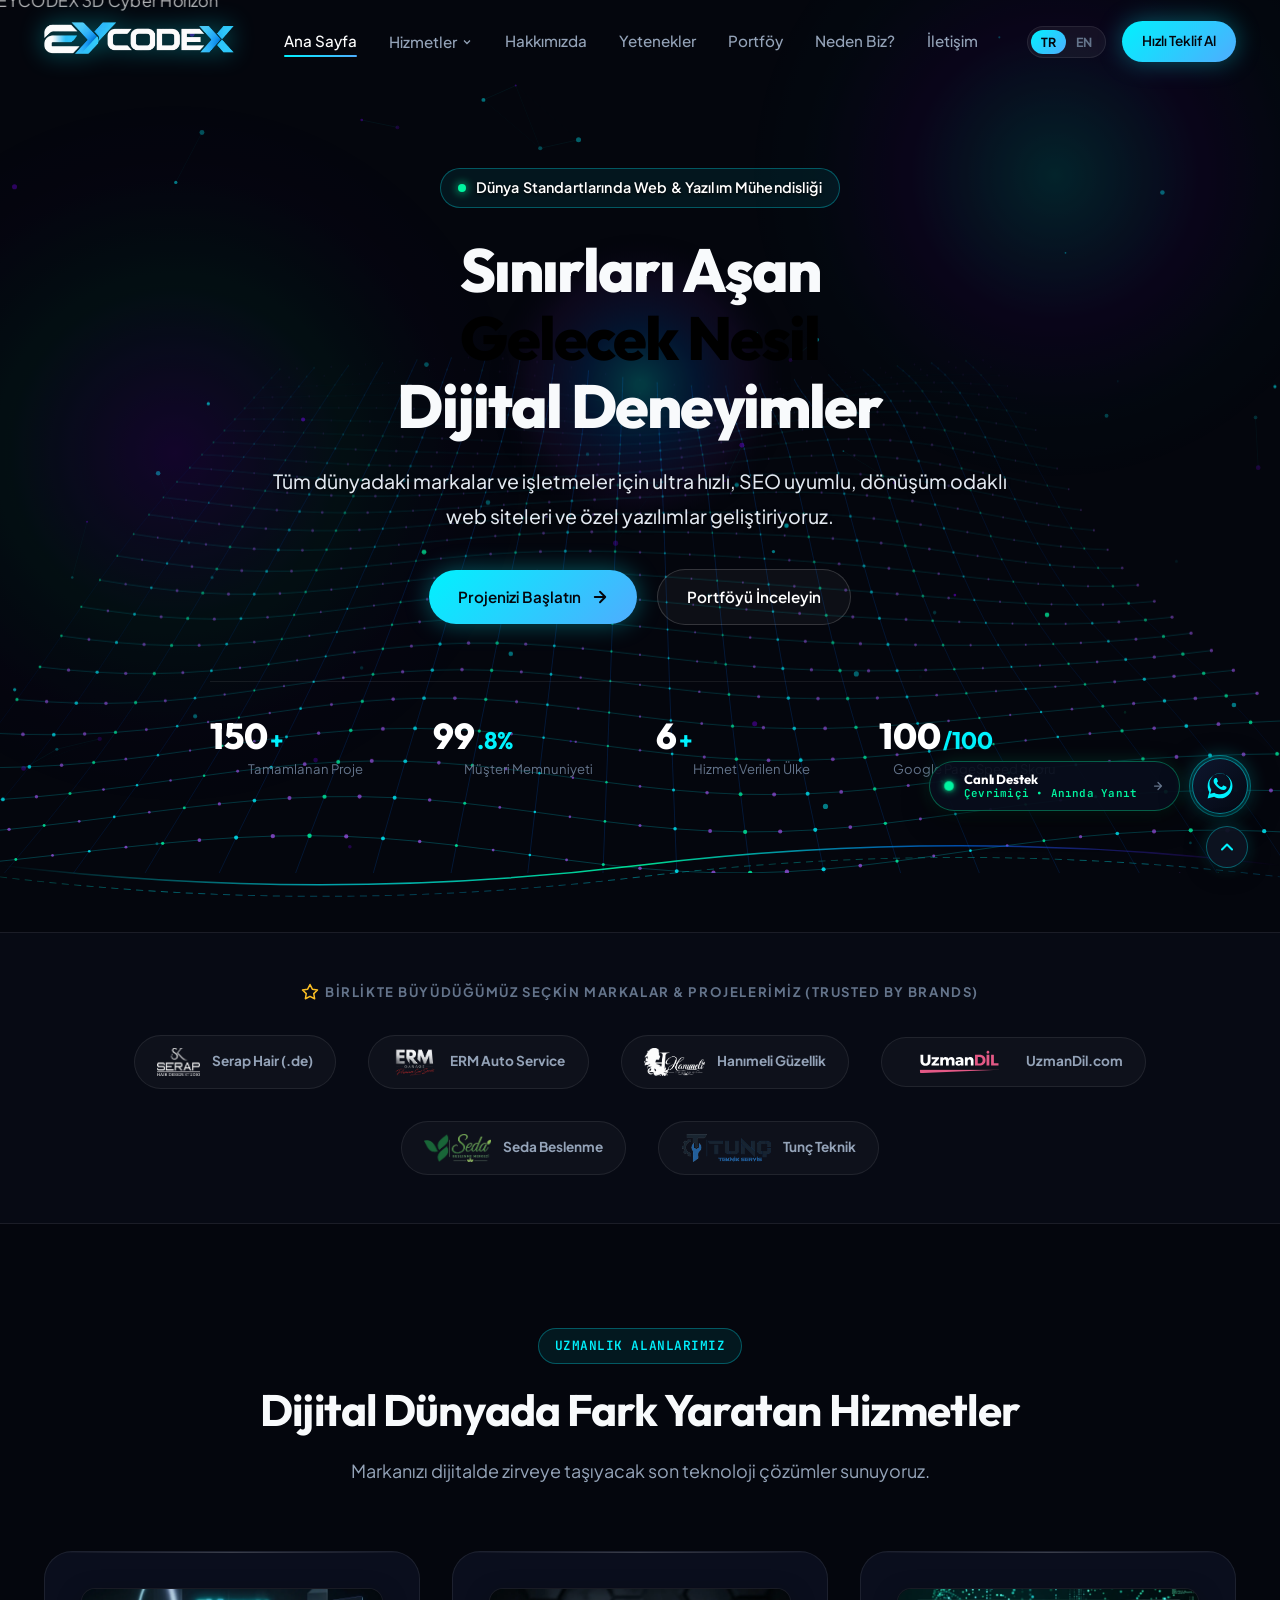
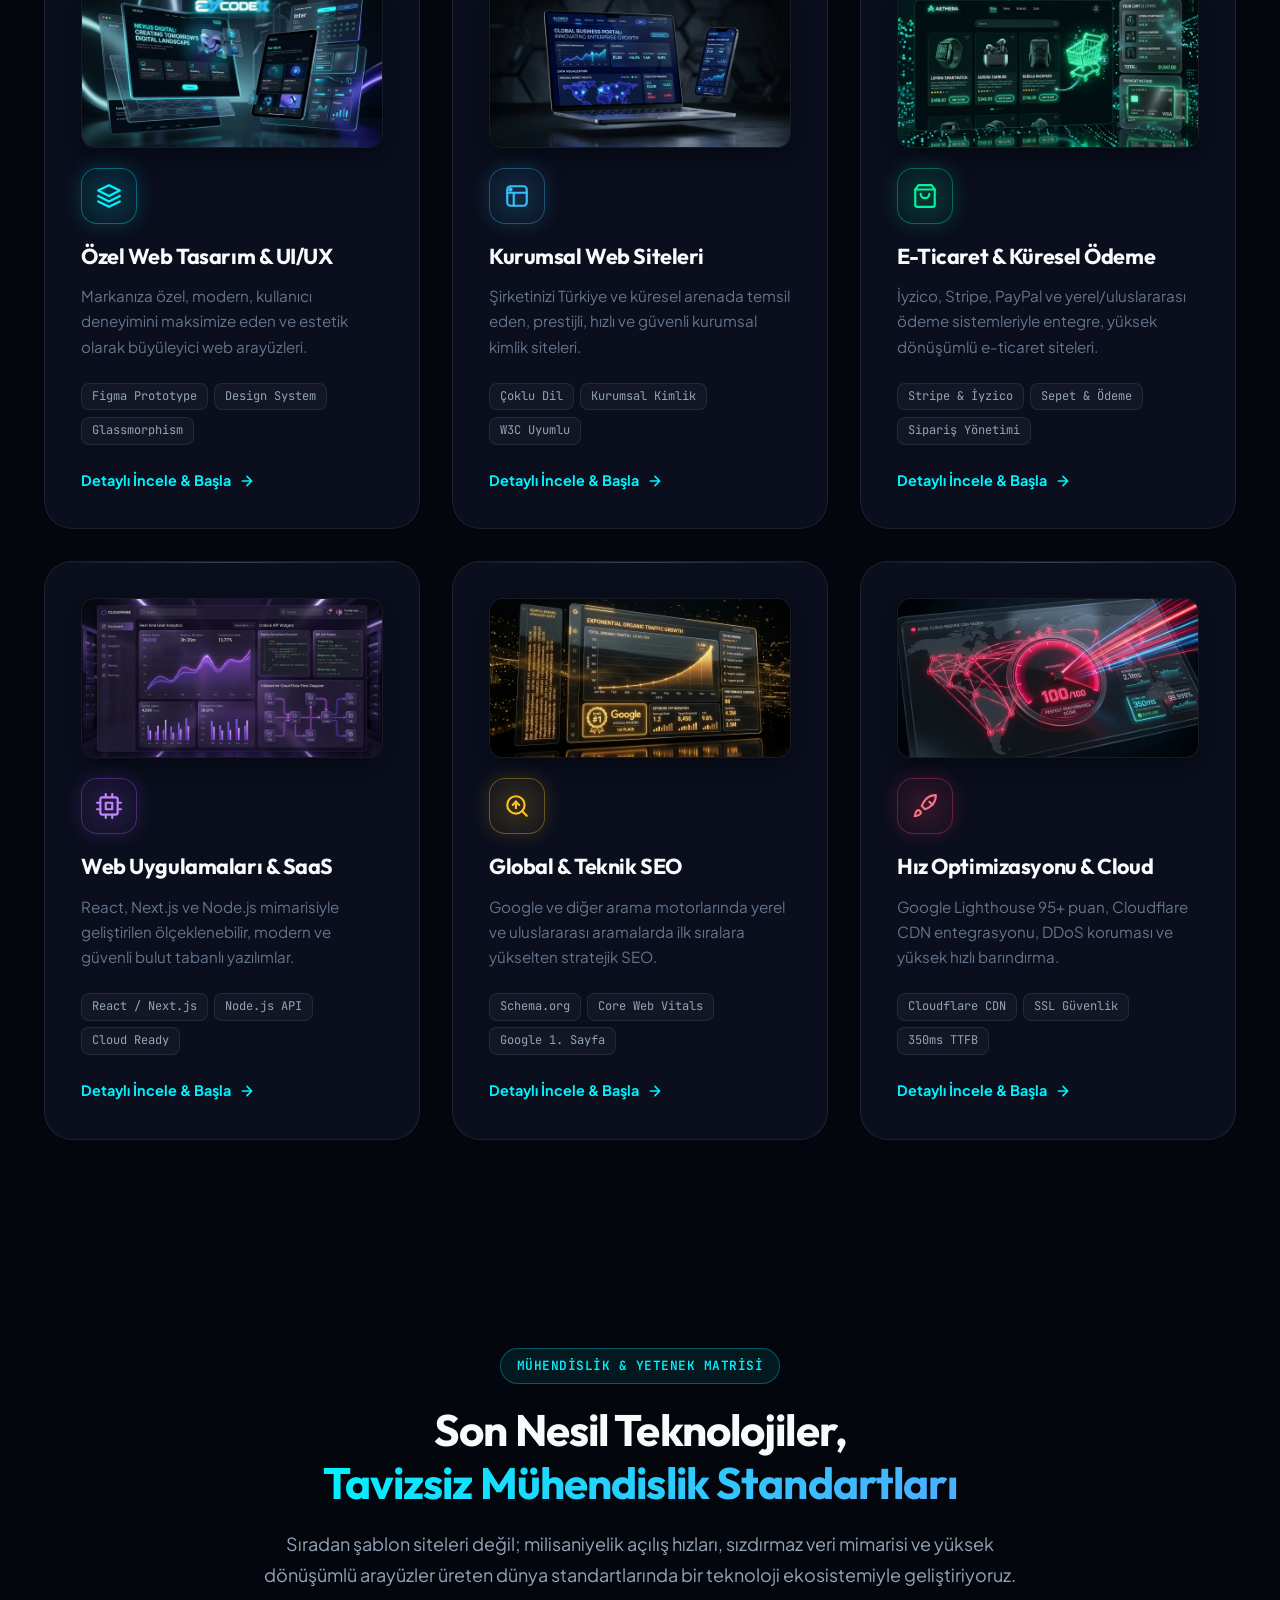
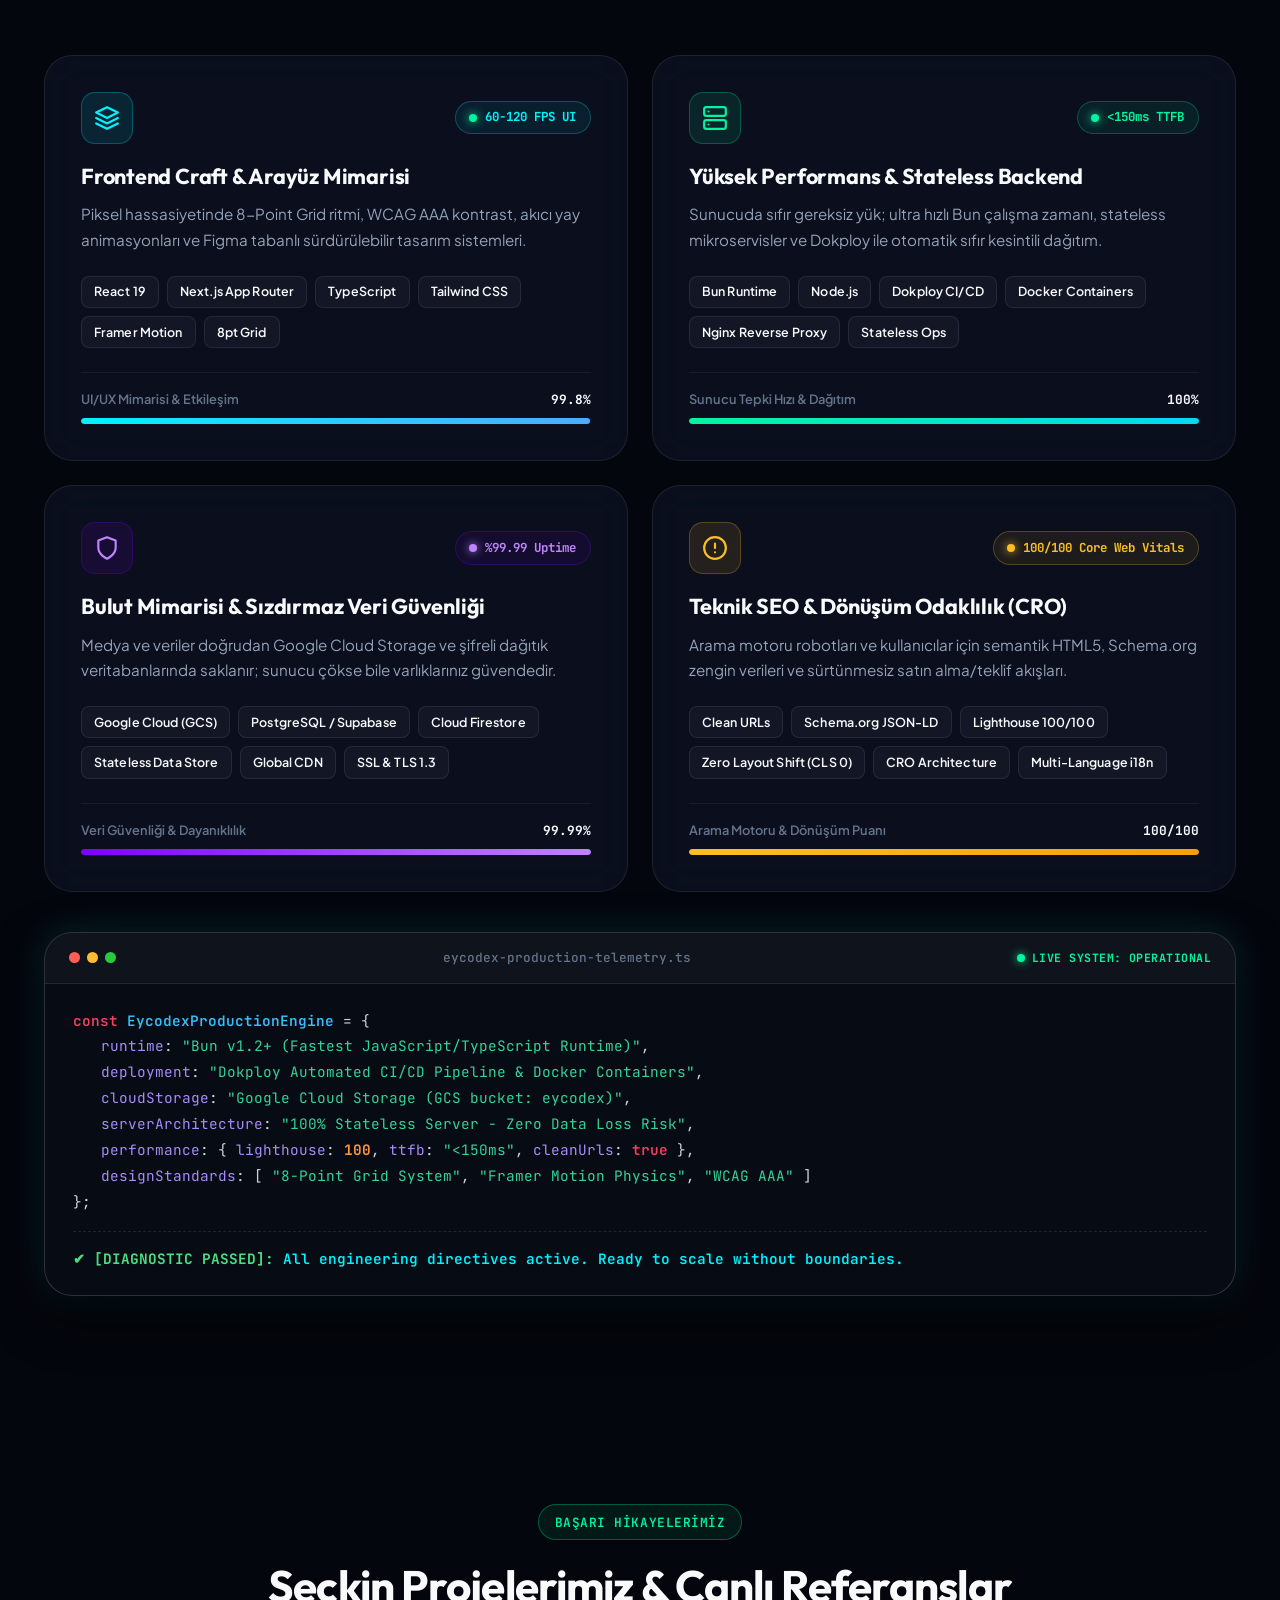
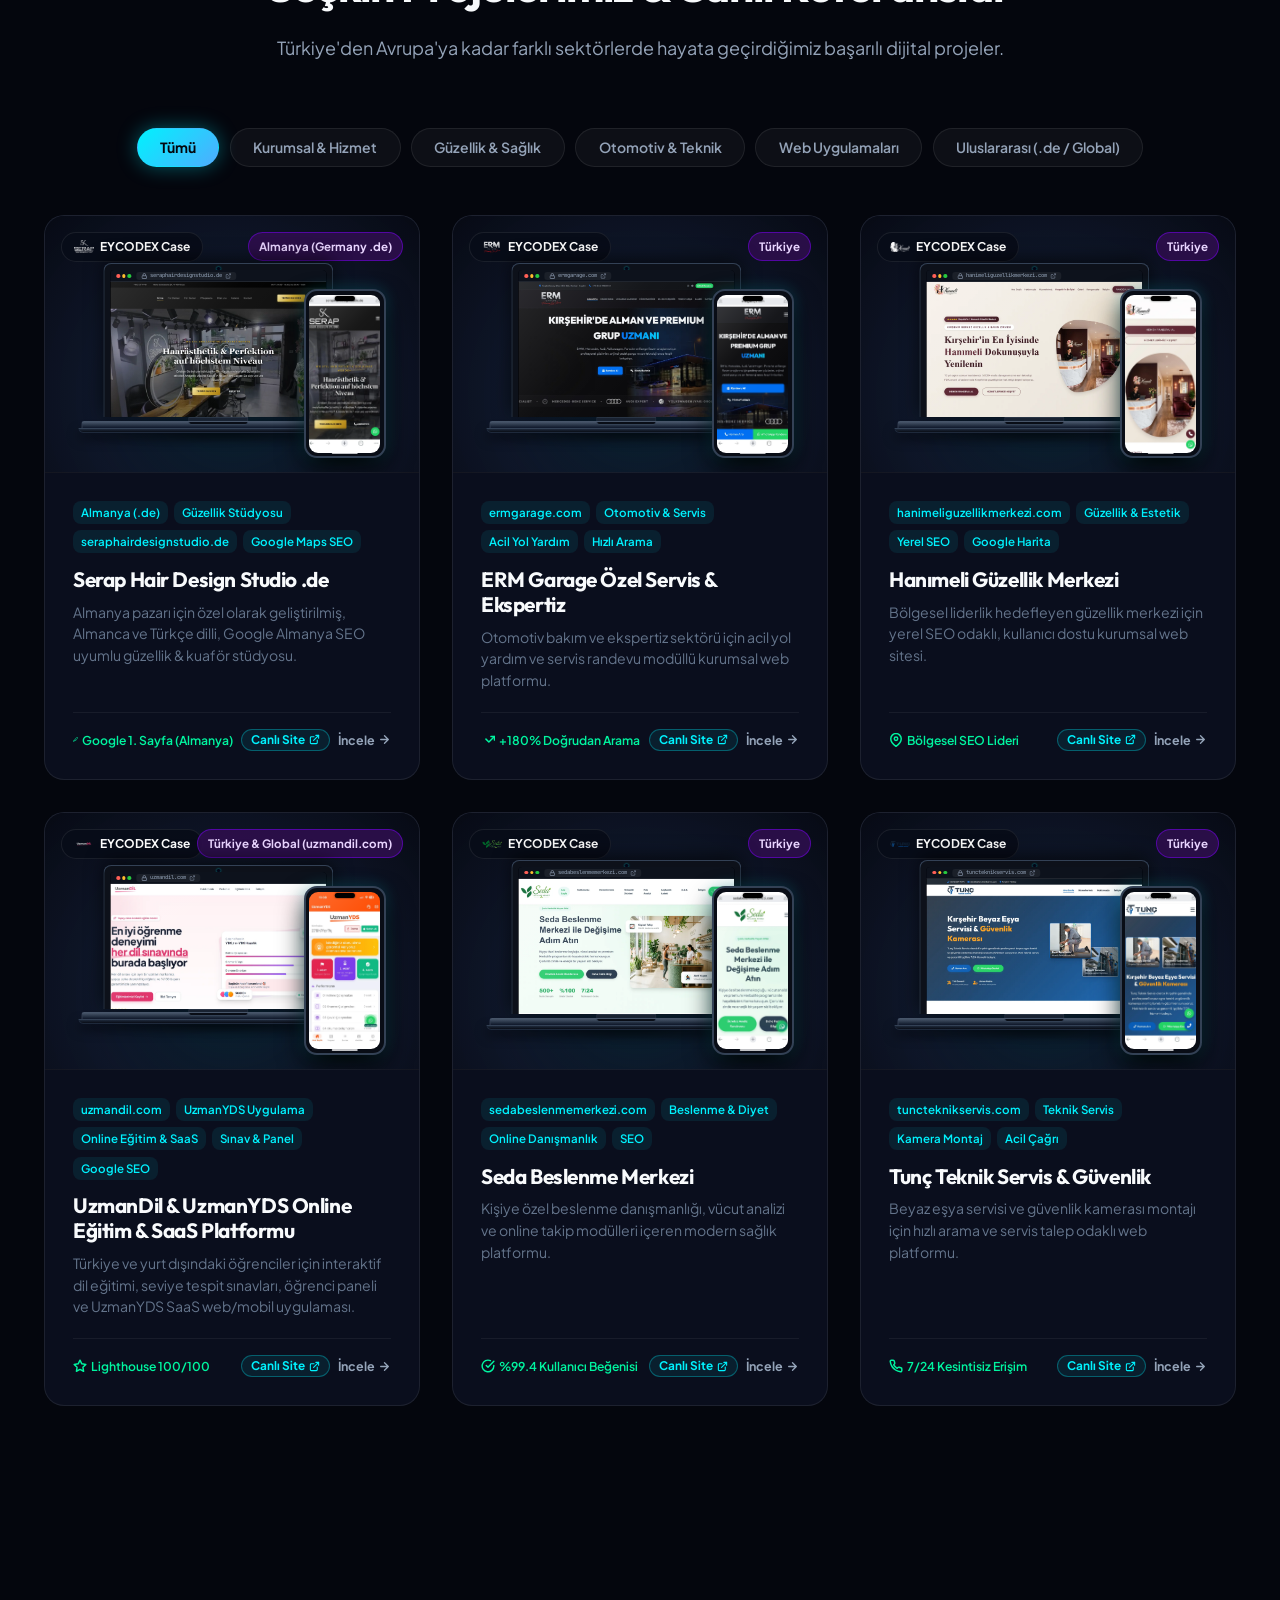
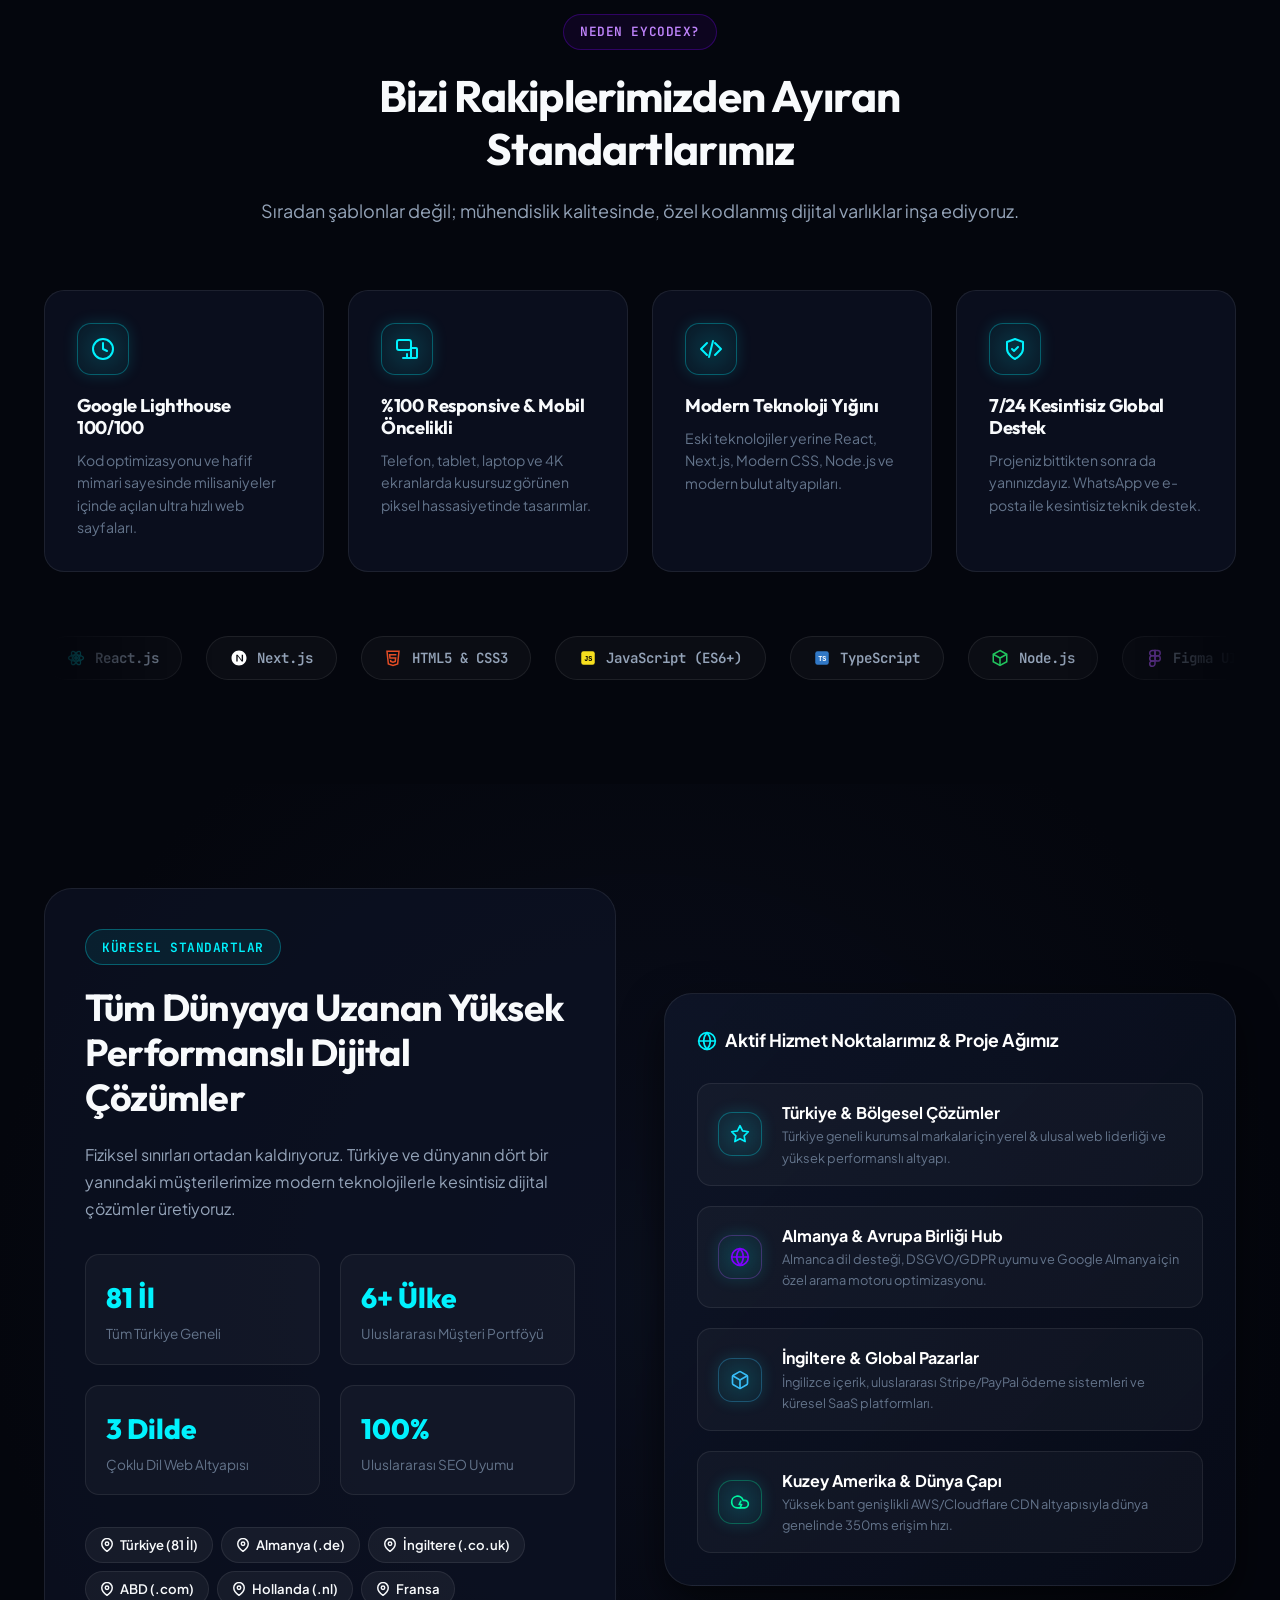
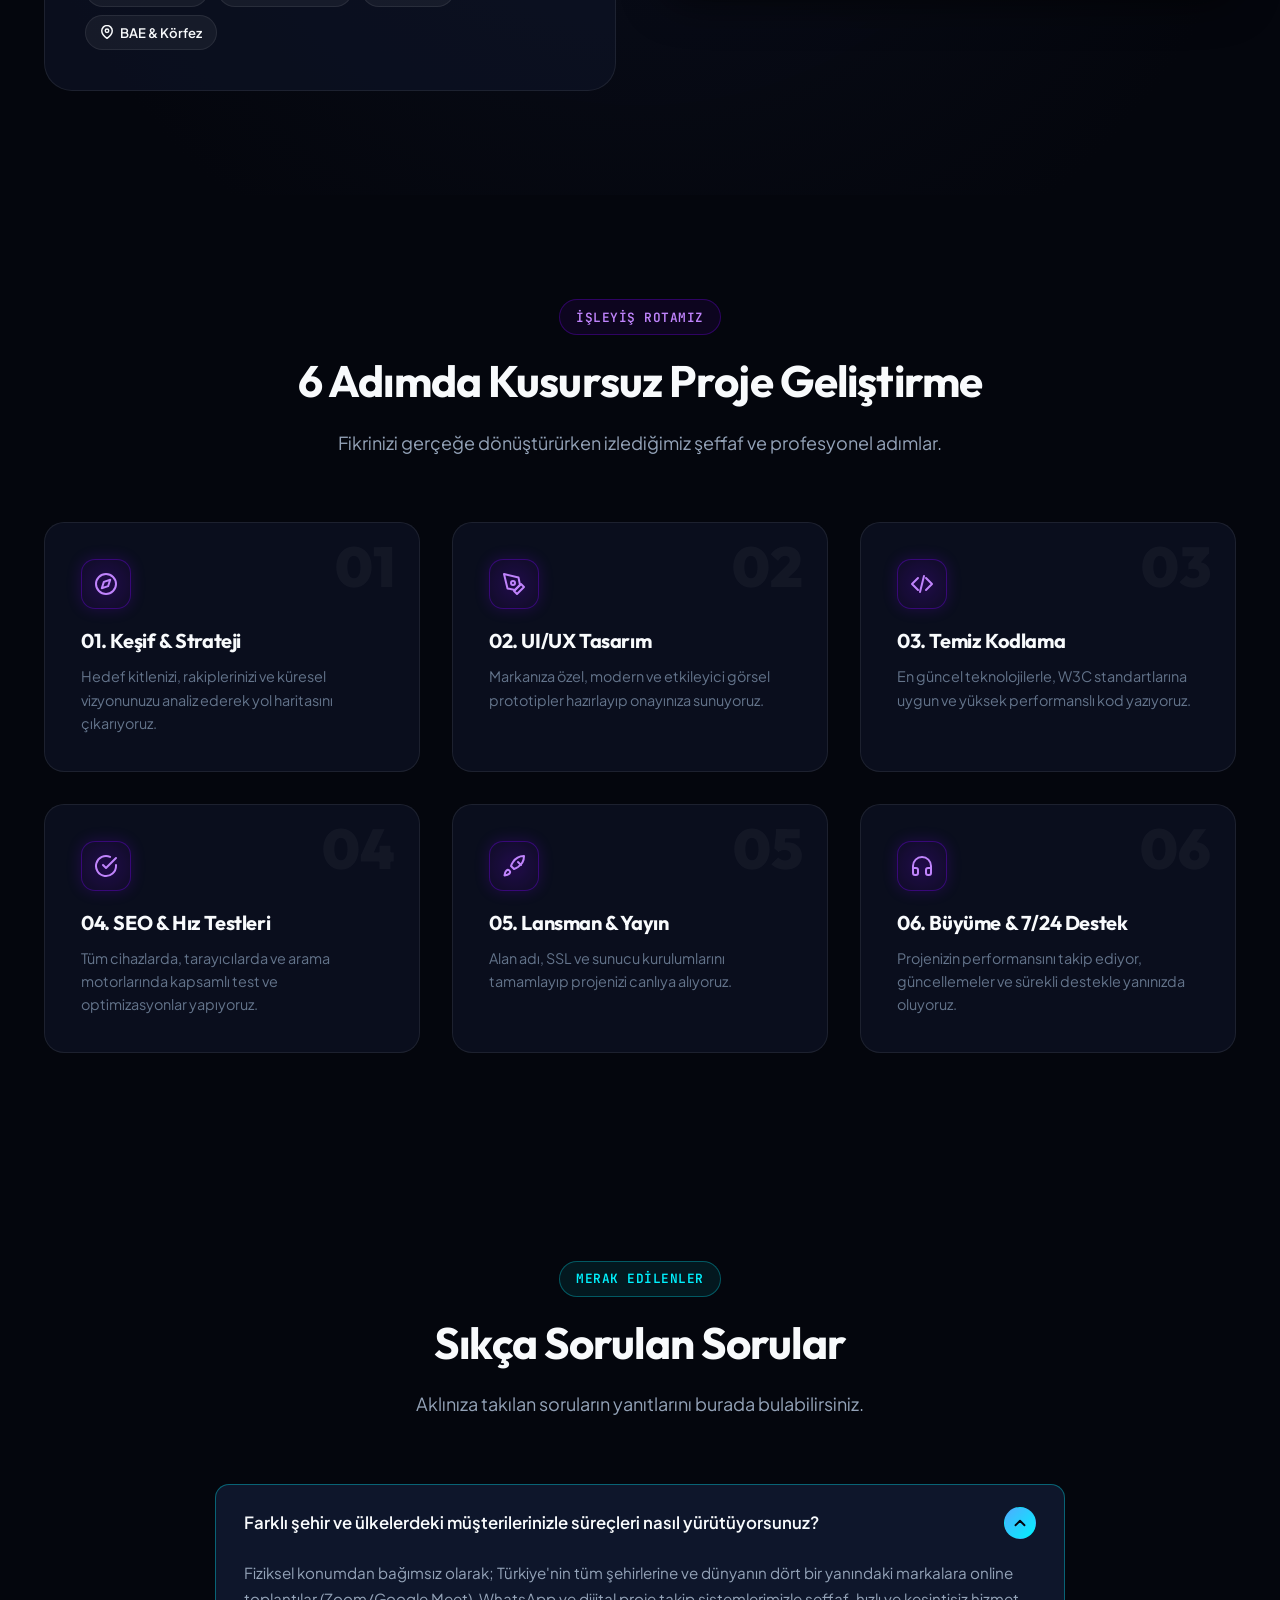
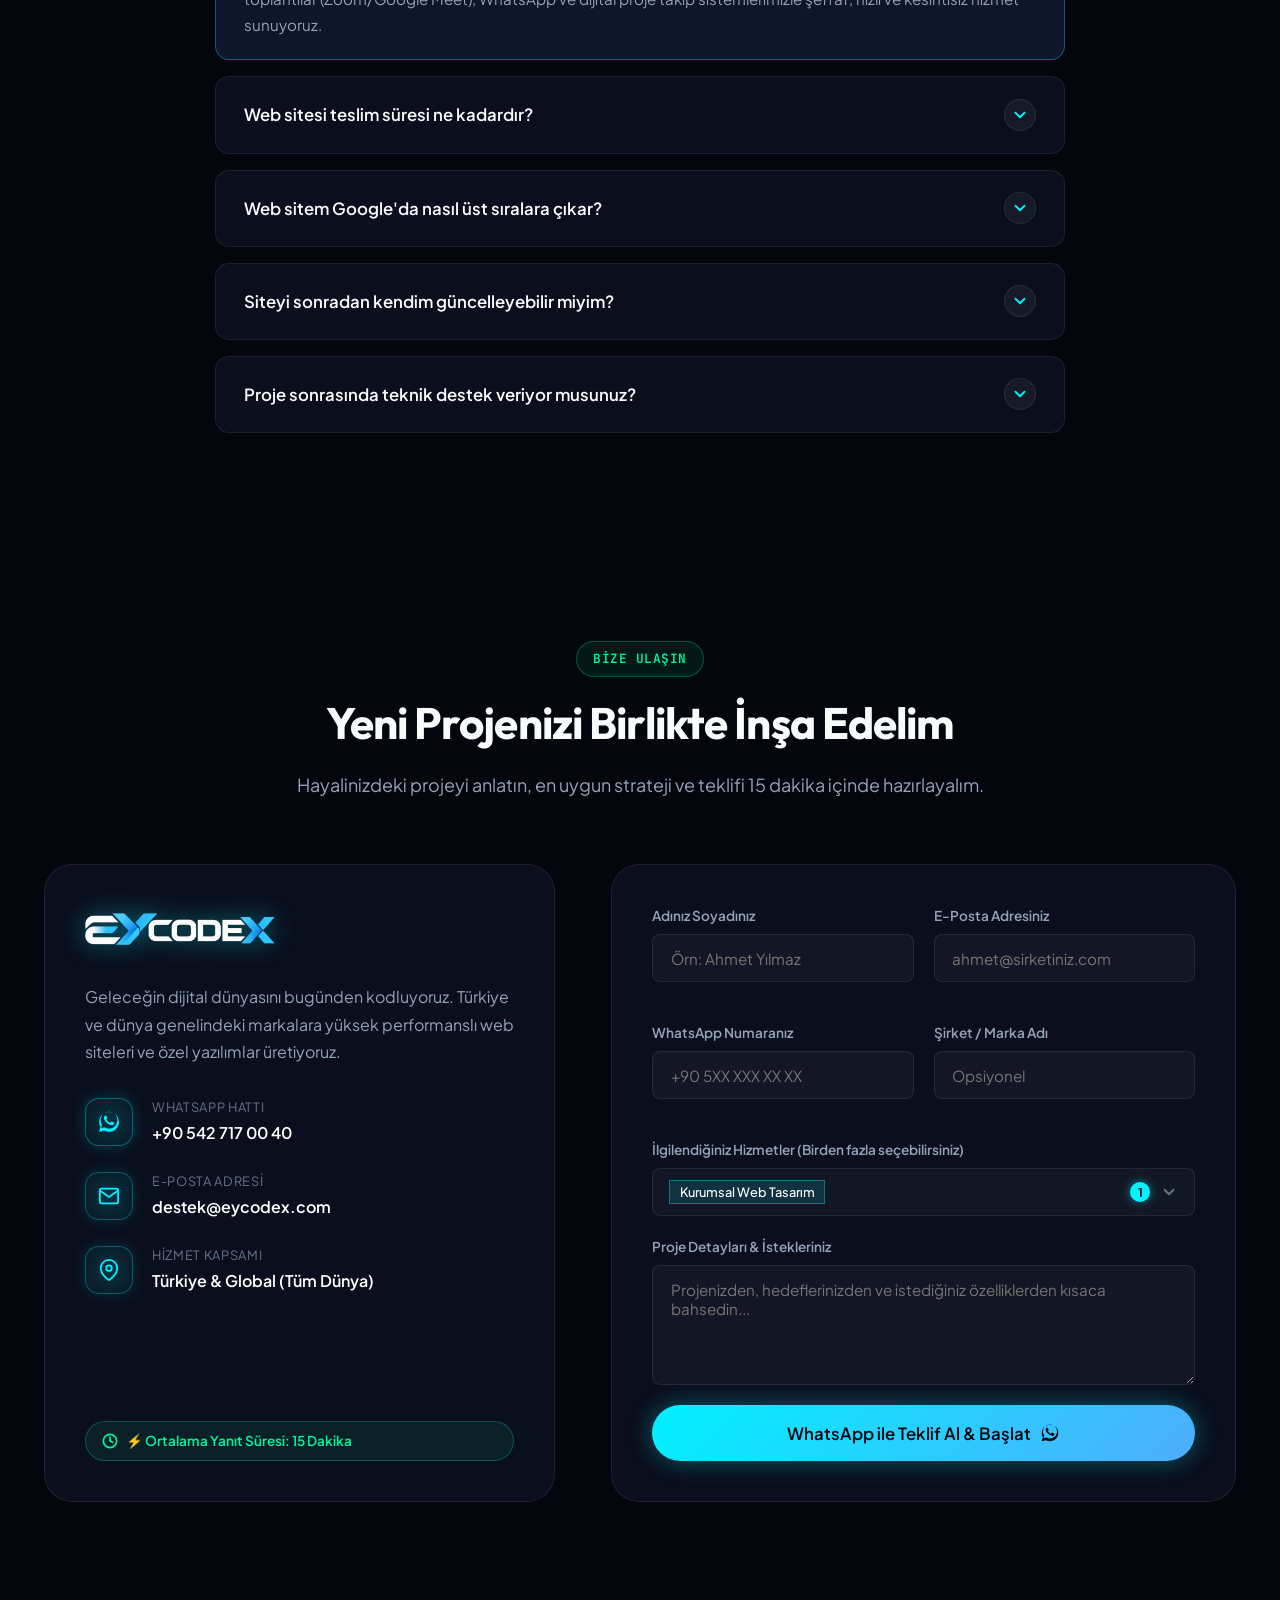
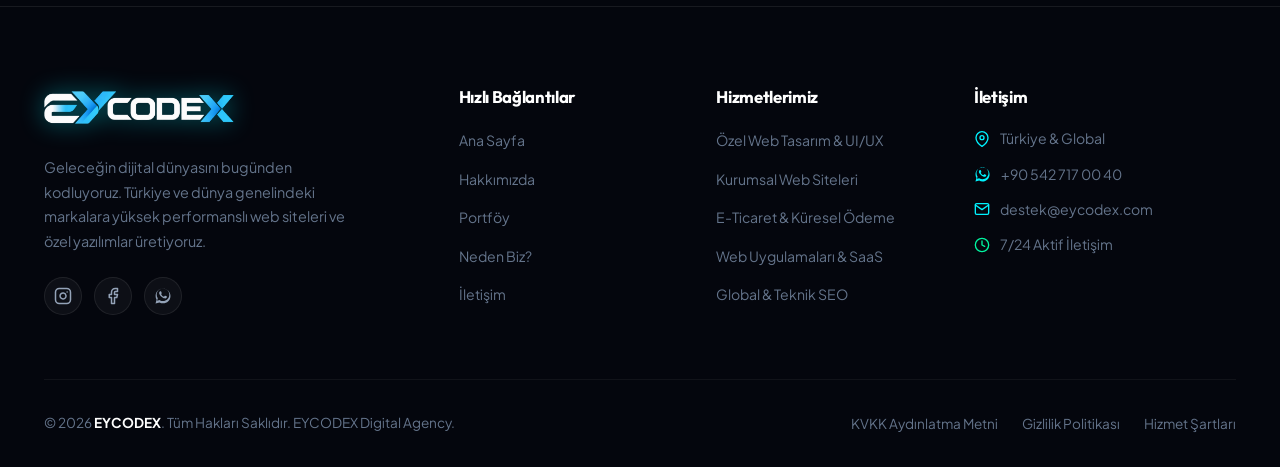
==== index.html @ 4946f58e "style: set Gelecek Nesil to solid single color black" ====
<!DOCTYPE html>
<html lang="tr">
<head>
  <meta charset="UTF-8" />
  <meta name="viewport" content="width=device-width, initial-scale=1.0" />
  <meta http-equiv="X-UA-Compatible" content="IE=edge" />

  <!-- Primary SEO Meta Tags -->
  <title>EYCODEX | Profesyonel Web Tasarım & Dijital Ajans - Türkiye & Global</title>
  <meta name="title" content="EYCODEX | Profesyonel Web Tasarım & Dijital Ajans - Türkiye & Global" />
  <meta name="description" content="Tüm dünyadaki markalar ve işletmeler için profesyonel web tasarım, e-ticaret, SEO ve özel yazılım çözümleri. Google Lighthouse 100/100, çoklu dil desteği ve ultra hızlı altyapı." />
  <meta name="keywords" content="web tasarım, kurumsal web tasarım, e-ticaret sitesi, seo ajansı, özel yazılım, react web tasarım, global web agency, dijital ajans, eycodex, ey codex" />
  <meta name="author" content="EYCODEX Digital Agency" />
  <meta name="robots" content="index, follow, max-snippet:-1, max-image-preview:large, max-video-preview:-1" />
  <link rel="canonical" href="https://eycodex.com" />

  <!-- Open Graph / Facebook / Instagram / WhatsApp -->
  <meta property="og:type" content="website" />
  <meta property="og:url" content="https://eycodex.com" />
  <meta property="og:title" content="EYCODEX | Profesyonel Web Tasarım & Dijital Ajans - Türkiye & Global" />
  <meta property="og:description" content="Sınırları aşan dijital deneyimler. Türkiye ve dünya geneline yüksek performanslı, SEO uyumlu ve dönüşüm odaklı web siteleri." />
  <meta property="og:image" content="https://eycodex.com/assets/images/og-image.png?v=5" />
  <meta property="og:image:secure_url" content="https://eycodex.com/assets/images/og-image.png?v=5" />
  <meta property="og:image:type" content="image/png" />
  <meta property="og:image:width" content="1200" />
  <meta property="og:image:height" content="630" />
  <meta property="og:image:alt" content="EYCODEX - Profesyonel Web Tasarım & Dijital Ajans" />
  <meta property="og:site_name" content="EYCODEX" />
  <meta property="og:locale" content="tr_TR" />
  <meta property="og:locale:alternate" content="en_US" />

  <!-- Twitter Card -->
  <meta name="twitter:card" content="summary_large_image" />
  <meta name="twitter:url" content="https://eycodex.com" />
  <meta name="twitter:title" content="EYCODEX | Profesyonel Web Tasarım & Dijital Ajans - Türkiye & Global" />
  <meta name="twitter:description" content="Sınırları aşan dijital deneyimler. Türkiye ve dünya geneline yüksek performanslı, SEO uyumlu ve dönüşüm odaklı web siteleri." />
  <meta name="twitter:image" content="https://eycodex.com/assets/images/og-image.png?v=5" />
  <meta name="twitter:image:alt" content="EYCODEX - Profesyonel Web Tasarım & Dijital Ajans" />

  <!-- Favicon -->
  <link rel="icon" type="image/png" href="assets/images/favicon.png?v=4" />
  <link rel="apple-touch-icon" href="assets/images/favicon.png?v=4" />
  <link rel="shortcut icon" href="assets/images/favicon.png?v=4" type="image/x-icon" />

  <!-- Google Fonts Preconnect & Styles -->
  <link rel="preconnect" href="https://fonts.googleapis.com" />
  <link rel="preconnect" href="https://fonts.gstatic.com" crossorigin />
  <link href="https://fonts.googleapis.com/css2?family=JetBrains+Mono:wght@400;600;700&family=Outfit:wght@400;500;600;700;800;900&family=Plus+Jakarta+Sans:wght@300;400;500;600;700;800&display=swap" rel="stylesheet" />

  <!-- Stylesheets -->
  <link rel="stylesheet" href="assets/css/style.css?v=6.7" />
  <link rel="stylesheet" href="assets/css/animations.css?v=5.0" />

  <!-- Prefetch Key Pages for Instant Mobile Transitions -->
  <link rel="prefetch" href="/hakkimizda" />
  <link rel="prefetch" href="/iletisim" />
  <link rel="prefetch" href="/web-tasarim" />
  <link rel="prefetch" href="/kurumsal-web-sitesi" />
  <link rel="prefetch" href="/e-ticaret-yazilimi" />
  <link rel="prefetch" href="/web-yazilim-saas" />
  <link rel="prefetch" href="/seo-optimizasyonu" />

  <!-- Schema.org JSON-LD Structured Data for Advanced SEO -->
  <script type="application/ld+json">
  {
    "@context": "https://schema.org",
    "@graph": [
      {
        "@type": "ProfessionalService",
        "@id": "https://eycodex.com/#organization",
        "name": "EYCODEX Digital Agency",
        "url": "https://eycodex.com",
        "logo": "https://eycodex.com/assets/images/eycodexlogo.webp",
        "image": "https://eycodex.com/assets/images/eycodexlogo.webp",
        "description": "Tüm dünyadaki markalar ve işletmeler için profesyonel web tasarım, e-ticaret, SEO ve özel yazılım çözümleri.",
        "priceRange": "$$",
        "telephone": "+90 542 717 00 40",
        "email": "destek@eycodex.com",
        "address": {
          "@type": "PostalAddress",
          "addressCountry": "TR"
        },
        "areaServed": [
          { "@type": "Country", "name": "Turkey" },
          { "@type": "Country", "name": "Germany" },
          { "@type": "Country", "name": "United Kingdom" },
          { "@type": "Country", "name": "United States" },
          { "@type": "AdministrativeArea", "name": "Worldwide" }
        ],
        "sameAs": [
          "https://www.instagram.com/eycodexcom/",
          "https://www.facebook.com/eycodex"
        ],
        "aggregateRating": {
          "@type": "AggregateRating",
          "ratingValue": "4.98",
          "reviewCount": "147",
          "bestRating": "5",
          "worstRating": "1"
        }
      },
      {
        "@type": "WebSite",
        "@id": "https://eycodex.com/#website",
        "url": "https://eycodex.com",
        "name": "EYCODEX Digital Agency",
        "inLanguage": ["tr-TR", "en-US"]
      },
      {
        "@type": "FAQPage",
        "mainEntity": [
          {
            "@type": "Question",
            "name": "Farklı şehir ve ülkelerdeki müşterilerinizle süreçleri nasıl yürütüyorsunuz?",
            "acceptedAnswer": {
              "@type": "Answer",
              "text": "Fiziksel konumdan bağımsız olarak; Türkiye'nin tüm şehirlerine ve dünyanın dört bir yanındaki markalara online toplantılar (Zoom/Google Meet), WhatsApp ve dijital proje takip sistemlerimizle şeffaf, hızlı ve kesintisiz hizmet sunuyoruz."
            }
          },
          {
            "@type": "Question",
            "name": "Web sitesi teslim süresi ne kadardır?",
            "acceptedAnswer": {
              "@type": "Answer",
              "text": "Kurumsal web siteleri genellikle 4 - 8 iş günü, e-ticaret ve özel web uygulamaları ise 10 - 20 iş günü içerisinde tüm testleri tamamlanmış olarak yayına hazır teslim edilir."
            }
          },
          {
            "@type": "Question",
            "name": "Web sitem Google'da nasıl üst sıralara çıkar?",
            "acceptedAnswer": {
              "@type": "Answer",
              "text": "Tüm sitelerimizi semantik HTML5, Schema.org yapısal verileri, hızlı açılış süresi (Lighthouse 95+), mobil uyumluluk ve anahtar kelime optimizasyonu ile en baştan SEO kurallarına %100 uyumlu olarak kodluyoruz."
            }
          }
        ]
      }
    ]
  }
  </script>
</head>

<body>
  <!-- Dynamic Interactive Particle Canvas Background -->
  <div class="bg-canvas-container">
    <canvas id="bg-canvas"></canvas>
  </div>
  <div class="ambient-glow glow-1"></div>
  <div class="ambient-glow glow-2"></div>

  <!-- 29 Ekim Cumhuriyet Bayramı Kutlama Barı -->
  <aside id="republicDayBanner" class="celebration-top-bar" role="region" aria-label="29 Ekim Cumhuriyet Bayramı" style="display: none;">
    <div class="celebration-img-wrapper">
      <img src="assets/images/cumhuriyet-bayrami.png" alt="29 Ekim Cumhuriyet Bayramı Kutlu Olsun" class="celebration-banner-img" />
    </div>
  </aside>

  <!-- 10 Kasım Atatürk'ü Anma Barı -->
  <aside id="ataturkMemorialBanner" class="celebration-top-bar memorial-top-bar" role="region" aria-label="10 Kasım Atatürk'ü Anma" style="display: none;">
    <div class="celebration-img-wrapper">
      <img src="assets/images/10-kasim-ataturk.png" alt="10 Kasım Gazi Mustafa Kemal Atatürk'ü Saygı, Minnet ve Özlemle Anıyoruz" class="celebration-banner-img" />
    </div>
  </aside>

  <!-- Header / Navigation Bar -->
  <header class="site-header" id="site-header">
    <div class="container">
      <nav class="nav-inner" aria-label="Main Navigation">
        <!-- Logo -->
        <a href="/" class="brand-logo" id="header-logo-link" aria-label="EYCODEX Home">
          <img src="assets/images/eycodexlogo.webp" alt="EYCODEX Logo" class="brand-logo-img" />
        </a>

        <!-- Menu Links -->
        <ul class="nav-menu" id="nav-menu">
          <li><a href="/" class="nav-link active" data-i18n="nav_home">Ana Sayfa</a></li>
          <li class="nav-item-dropdown">
            <a href="#services" class="nav-link nav-dropdown-toggle">
              <span data-i18n="nav_services">Hizmetler</span>
              <svg width="12" height="12" viewBox="0 0 24 24" fill="none" stroke="currentColor" stroke-width="2.5"><polyline points="6 9 12 15 18 9"/></svg>
            </a>
            <ul class="nav-dropdown-menu">
              <li class="nav-dropdown-item"><a href="/web-tasarim" class="nav-dropdown-link"><svg width="14" height="14" viewBox="0 0 24 24" fill="none" stroke="currentColor" stroke-width="2"><path d="M12 2L2 7l10 5 10-5-10-5z"/><path d="M2 17l10 5 10-5"/><path d="M2 12l10 5 10-5"/></svg><span data-i18n="svc_1_title">Özel Web Tasarım & UI/UX</span></a></li>
              <li class="nav-dropdown-item"><a href="/kurumsal-web-sitesi" class="nav-dropdown-link"><svg width="14" height="14" viewBox="0 0 24 24" fill="none" stroke="currentColor" stroke-width="2"><rect x="3" y="3" width="18" height="18" rx="3"/><path d="M3 9h18"/><path d="M9 21V9"/></svg><span data-i18n="svc_2_title">Kurumsal Web Siteleri</span></a></li>
              <li class="nav-dropdown-item"><a href="/e-ticaret-yazilimi" class="nav-dropdown-link"><svg width="14" height="14" viewBox="0 0 24 24" fill="none" stroke="currentColor" stroke-width="2"><path d="M6 2L3 6v14a2 2 0 0 0 2 2h14a2 2 0 0 0 2-2V6l-3-4z"/><line x1="3" y1="6" x2="21" y2="6"/></svg><span data-i18n="svc_3_title">E-Ticaret & Küresel Ödeme</span></a></li>
              <li class="nav-dropdown-item"><a href="/web-yazilim-saas" class="nav-dropdown-link"><svg width="14" height="14" viewBox="0 0 24 24" fill="none" stroke="currentColor" stroke-width="2"><rect x="4" y="4" width="16" height="16" rx="2"/><rect x="9" y="9" width="6" height="6"/><line x1="9" y1="1" x2="9" y2="4"/><line x1="15" y1="1" x2="15" y2="4"/></svg><span data-i18n="svc_4_title">Web Uygulamaları & SaaS</span></a></li>
              <li class="nav-dropdown-item"><a href="/seo-optimizasyonu" class="nav-dropdown-link"><svg width="14" height="14" viewBox="0 0 24 24" fill="none" stroke="currentColor" stroke-width="2"><circle cx="11" cy="11" r="8"/><line x1="21" y1="21" x2="16.65" y2="16.65"/></svg><span data-i18n="svc_5_title">Global & Teknik SEO</span></a></li>
            </ul>
          </li>
          <li><a href="/hakkimizda" class="nav-link" data-i18n="nav_about">Hakkımızda</a></li>
          <li><a href="#skills" class="nav-link" data-i18n="nav_skills">Yetenekler</a></li>
          <li><a href="#portfolio" class="nav-link" data-i18n="nav_portfolio">Portföy</a></li>
          <li><a href="#why-us" class="nav-link" data-i18n="nav_why_us">Neden Biz?</a></li>
          <li><a href="/iletisim" class="nav-link" data-i18n="nav_contact">İletişim</a></li>
          <li class="mobile-menu-cta">
            <a href="#contact" class="btn btn-primary" data-i18n="nav_cta">Hızlı Teklif Al</a>
          </li>
        </ul>

        <!-- Actions: Language Switcher & Quick CTA -->
        <div class="nav-actions">
          <div class="lang-switcher" aria-label="Language Selector">
            <button class="lang-btn active" data-lang="tr" id="lang-tr-btn">TR</button>
            <button class="lang-btn" data-lang="en" id="lang-en-btn">EN</button>
          </div>
          <a href="#contact" class="btn btn-primary btn-sm header-cta-btn" id="nav-cta-btn" data-i18n="nav_cta">Hızlı Teklif Al</a>
          <button class="mobile-toggle" id="mobile-toggle" aria-label="Menüyü Aç/Kapat" aria-expanded="false">
            <span class="hamburger-bar" style="display:block;width:22px;height:2.5px;background:#00f2fe;border-radius:2px;margin:2px 0;"></span>
            <span class="hamburger-bar" style="display:block;width:22px;height:2.5px;background:#00f2fe;border-radius:2px;margin:2px 0;"></span>
            <span class="hamburger-bar" style="display:block;width:22px;height:2.5px;background:#00f2fe;border-radius:2px;margin:2px 0;"></span>
          </button>
        </div>
      </nav>
    </div>
  </header>

  <!-- Main Content Area -->
  <main>
    <!-- 1. HERO SECTION -->
    <section class="hero-section section" id="home">
      <!-- 3D Cyber Horizon Atmosphere Backdrop -->
      <div class="hero-horizon-backdrop" aria-hidden="true">
        <picture>
          <source srcset="https://storage.googleapis.com/eycodex/eycodex/assets/images/hero-3d-horizon.webp" type="image/webp" />
          <img src="https://storage.googleapis.com/eycodex/eycodex/assets/images/hero-3d-horizon.jpg" alt="EYCODEX 3D Cyber Horizon" class="hero-horizon-img" loading="eager" fetchpriority="high" />
        </picture>
        <canvas id="hero3dCanvas" class="hero-3d-canvas"></canvas>
        <div class="hero-horizon-overlay"></div>
      </div>

      <div class="container">
        <div class="hero-grid">
          <!-- Left Hero Content -->
          <div class="hero-content-col reveal">
            <div class="hero-badge-container">
              <span class="pulse-dot"></span>
              <span class="hero-badge-text" data-i18n="hero_badge">Dünya Standartlarında Web & Yazılım Mühendisliği</span>
            </div>

            <h1 class="hero-title">
              <span data-i18n="hero_title_1">Sınırları Aşan</span><br />
              <span class="text-gradient" data-i18n="hero_title_2">Gelecek Nesil</span><br />
              <span data-i18n="hero_title_3">Dijital Deneyimler</span>
            </h1>

            <p class="hero-description" data-i18n="hero_desc">
              Tüm dünyadaki markalar ve işletmeler için ultra hızlı, SEO uyumlu, dönüşüm odaklı web siteleri ve özel yazılımlar geliştiriyoruz.
            </p>

            <div class="hero-cta-group">
              <a href="#contact" class="btn btn-primary" id="hero-start-btn">
                <span data-i18n="hero_cta_primary">Projenizi Başlatın</span>
                <svg width="18" height="18" viewBox="0 0 24 24" fill="none" stroke="currentColor" stroke-width="2.5" stroke-linecap="round" stroke-linejoin="round"><path d="M5 12h14M12 5l7 7-7 7"/></svg>
              </a>
              <a href="#portfolio" class="btn btn-outline" id="hero-portfolio-btn">
                <span data-i18n="hero_cta_secondary">Portföyü İnceleyin</span>
              </a>
            </div>

            <!-- Live Animated Counter Stats -->
            <div class="hero-stats-row">
              <div class="stat-item">
                <div class="stat-number-wrap">
                  <span class="stat-number" data-target="150">150</span>
                  <span class="stat-suffix">+</span>
                </div>
                <span class="stat-label" data-i18n="stat_1_label">Tamamlanan Proje</span>
              </div>
              <div class="stat-item">
                <div class="stat-number-wrap">
                  <span class="stat-number" data-target="99">99</span>
                  <span class="stat-suffix">.8%</span>
                </div>
                <span class="stat-label" data-i18n="stat_2_label">Müşteri Memnuniyeti</span>
              </div>
              <div class="stat-item">
                <div class="stat-number-wrap">
                  <span class="stat-number" data-target="6">6</span>
                  <span class="stat-suffix">+</span>
                </div>
                <span class="stat-label" data-i18n="stat_3_label">Hizmet Verilen Ülke</span>
              </div>
              <div class="stat-item">
                <div class="stat-number-wrap">
                  <span class="stat-number" data-target="100">100</span>
                  <span class="stat-suffix">/100</span>
                </div>
                <span class="stat-label" data-i18n="stat_4_label">Google PageSpeed Skoru</span>
              </div>
            </div>
          </div>
        </div>
      </div>
    </section>

    <!-- Curved Laser Horizon Divider -->
    <div class="hero-curved-divider" aria-hidden="true">
      <svg viewBox="0 0 1440 90" fill="none" preserveAspectRatio="none">
        <defs>
          <linearGradient id="hero-curve-grad-1" x1="0%" y1="0%" x2="100%" y2="0%">
            <stop offset="0%" stop-color="#00f2fe" stop-opacity="0" />
            <stop offset="25%" stop-color="#00f2fe" stop-opacity="0.65" />
            <stop offset="50%" stop-color="#00f5a0" stop-opacity="0.9" />
            <stop offset="75%" stop-color="#0072ff" stop-opacity="0.65" />
            <stop offset="100%" stop-color="#7f00ff" stop-opacity="0" />
          </linearGradient>
          <linearGradient id="hero-curve-grad-2" x1="100%" y1="100%" x2="0%" y2="0%">
            <stop offset="0%" stop-color="#0072ff" stop-opacity="0" />
            <stop offset="50%" stop-color="#00f2fe" stop-opacity="0.4" />
            <stop offset="100%" stop-color="#00f5a0" stop-opacity="0" />
          </linearGradient>
        </defs>
        <path d="M0,35 Q360,85 720,35 T1440,35" stroke="url(#hero-curve-grad-1)" stroke-width="2" fill="none" />
        <path d="M0,50 Q360,100 720,50 T1440,50" stroke="url(#hero-curve-grad-2)" stroke-width="1.2" stroke-dasharray="8 6" fill="none" />
      </svg>
    </div>

    <!-- BRAND LOGOS & CLIENT SHOWCASE -->
    <section class="brand-showcase-section">
      <div class="container">
        <div class="brand-showcase-header">
          <svg width="18" height="18" viewBox="0 0 24 24" fill="none" stroke="var(--amber)" stroke-width="2" stroke-linecap="round" stroke-linejoin="round" style="vertical-align: -3px; margin-right: 6px;"><polygon points="12 2 15.09 8.26 22 9.27 17 14.14 18.18 21.02 12 17.77 5.82 21.02 7 14.14 2 9.27 8.91 8.26 12 2"/></svg>
          <span data-i18n="brands_marquee_title">BİRLİKTE BÜYÜDÜĞÜMÜZ SEÇKİN MARKALAR & PROJELERİMİZ (TRUSTED BY BRANDS)</span>
        </div>
        <div class="brand-logos-grid">
          <div class="brand-logo-item">
            <img src="assets/images/projects/serap-hair-logo.webp" alt="Serap Hair Design .de" class="brand-logo-img-thumb" />
            <span class="brand-logo-name">Serap Hair (.de)</span>
          </div>
          <div class="brand-logo-item">
            <img src="assets/images/projects/erm-auto-logo.webp" alt="ERM Auto Service" class="brand-logo-img-thumb" />
            <span class="brand-logo-name">ERM Auto Service</span>
          </div>
          <div class="brand-logo-item">
            <img src="assets/images/projects/hanimeli-logo.webp" alt="Hanımeli Güzellik" class="brand-logo-img-thumb" />
            <span class="brand-logo-name">Hanımeli Güzellik</span>
          </div>
          <div class="brand-logo-item">
            <img src="assets/images/projects/ud_logo.svg" alt="UzmanDil.com" class="brand-logo-img-thumb" style="height: 24px; max-width: 120px;" />
            <span class="brand-logo-name">UzmanDil.com</span>
          </div>
          <div class="brand-logo-item">
            <img src="assets/images/projects/seda-beslenme-logo.webp" alt="Seda Beslenme" class="brand-logo-img-thumb" />
            <span class="brand-logo-name">Seda Beslenme</span>
          </div>
          <div class="brand-logo-item">
            <img src="assets/images/projects/tunc-teknik-logo.webp" alt="Tunç Teknik Servis" class="brand-logo-img-thumb" />
            <span class="brand-logo-name">Tunç Teknik</span>
          </div>
        </div>
      </div>
    </section>

    <!-- 3. SERVICES SECTION -->
    <section class="section" id="services">
      <div class="container">
        <div class="section-header reveal">
          <span class="badge-tag" data-i18n="services_badge">Uzmanlık Alanlarımız</span>
          <h2 class="section-title" data-i18n="services_title">Dijital Dünyada Fark Yaratan Hizmetler</h2>
          <p class="section-subtitle" data-i18n="services_subtitle">
            Markanızı dijitalde zirveye taşıyacak son teknoloji çözümler sunuyoruz.
          </p>
        </div>

        <div class="services-grid">
          <!-- Service 1 -->
          <div class="glass-card service-card reveal">
            <div>
              <div class="service-card-media">
                <img src="assets/images/showcase/web-design-showcase.webp" alt="Özel Web Tasarım UI/UX" loading="lazy" />
              </div>
              <div class="service-icon-wrap icon-theme-cyan">
                <svg viewBox="0 0 24 24" fill="none" stroke="currentColor" stroke-width="2" stroke-linecap="round" stroke-linejoin="round">
                  <path d="M12 2L2 7l10 5 10-5-10-5z"/>
                  <path d="M2 17l10 5 10-5"/>
                  <path d="M2 12l10 5 10-5"/>
                </svg>
              </div>
              <h3 class="service-card-title" data-i18n="svc_1_title">Özel Web Tasarım & UI/UX</h3>
              <p class="service-card-desc" data-i18n="svc_1_desc">
                Markanıza özel, modern, kullanıcı deneyimini maksimize eden ve estetik olarak büyüleyici web arayüzleri.
              </p>
              <div class="service-feature-tags">
                <span class="svc-tag">Figma Prototype</span>
                <span class="svc-tag">Design System</span>
                <span class="svc-tag">Glassmorphism</span>
              </div>
            </div>
            <a href="/web-tasarim" class="service-link">
              <span data-i18n="svc_detail_btn">Detaylı İncele & Başla</span>
              <svg width="16" height="16" viewBox="0 0 24 24" fill="none" stroke="currentColor" stroke-width="2.5" stroke-linecap="round" stroke-linejoin="round"><path d="M5 12h14M12 5l7 7-7 7"/></svg>
            </a>
          </div>

          <!-- Service 2 -->
          <div class="glass-card service-card reveal reveal-delay-1">
            <div>
              <div class="service-card-media">
                <img src="assets/images/showcase/corporate-identity-mockup.webp" alt="Kurumsal Web Siteleri" loading="lazy" />
              </div>
              <div class="service-icon-wrap icon-theme-blue">
                <svg viewBox="0 0 24 24" fill="none" stroke="currentColor" stroke-width="2" stroke-linecap="round" stroke-linejoin="round">
                  <rect x="3" y="3" width="18" height="18" rx="3"/>
                  <path d="M3 9h18"/>
                  <path d="M9 21V9"/>
                  <circle cx="6" cy="6" r="1" fill="currentColor"/>
                </svg>
              </div>
              <h3 class="service-card-title" data-i18n="svc_2_title">Kurumsal Web Siteleri</h3>
              <p class="service-card-desc" data-i18n="svc_2_desc">
                Şirketinizi Türkiye ve küresel arenada temsil eden, prestijli, hızlı ve güvenli kurumsal kimlik siteleri.
              </p>
              <div class="service-feature-tags">
                <span class="svc-tag" data-i18n="svc_tag_multilang">Çoklu Dil</span>
                <span class="svc-tag">Kurumsal Kimlik</span>
                <span class="svc-tag">W3C Uyumlu</span>
              </div>
            </div>
            <a href="/kurumsal-web-sitesi" class="service-link">
              <span data-i18n="svc_detail_btn">Detaylı İncele & Başla</span>
              <svg width="16" height="16" viewBox="0 0 24 24" fill="none" stroke="currentColor" stroke-width="2.5" stroke-linecap="round" stroke-linejoin="round"><path d="M5 12h14M12 5l7 7-7 7"/></svg>
            </a>
          </div>

          <!-- Service 3 -->
          <div class="glass-card service-card reveal reveal-delay-2">
            <div>
              <div class="service-card-media">
                <img src="assets/images/showcase/ecommerce-showcase.webp" alt="E-Ticaret & Küresel Ödeme" loading="lazy" />
              </div>
              <div class="service-icon-wrap icon-theme-emerald">
                <svg viewBox="0 0 24 24" fill="none" stroke="currentColor" stroke-width="2" stroke-linecap="round" stroke-linejoin="round">
                  <path d="M6 2L3 6v14a2 2 0 0 0 2 2h14a2 2 0 0 0 2-2V6l-3-4z"/>
                  <line x1="3" y1="6" x2="21" y2="6"/>
                  <path d="M16 10a4 4 0 0 1-8 0"/>
                </svg>
              </div>
              <h3 class="service-card-title" data-i18n="svc_3_title">E-Ticaret & Küresel Ödeme</h3>
              <p class="service-card-desc" data-i18n="svc_3_desc">
                İyzico, Stripe, PayPal ve yerel/uluslararası ödeme sistemleriyle entegre, yüksek dönüşümlü e-ticaret siteleri.
              </p>
              <div class="service-feature-tags">
                <span class="svc-tag" data-i18n="svc_tag_stripe">Stripe & İyzico</span>
                <span class="svc-tag" data-i18n="svc_tag_cart">Sepet & Ödeme</span>
                <span class="svc-tag" data-i18n="svc_tag_order">Sipariş Yönetimi</span>
              </div>
            </div>
            <a href="/e-ticaret-yazilimi" class="service-link">
              <span data-i18n="svc_detail_btn">Detaylı İncele & Başla</span>
              <svg width="16" height="16" viewBox="0 0 24 24" fill="none" stroke="currentColor" stroke-width="2.5" stroke-linecap="round" stroke-linejoin="round"><path d="M5 12h14M12 5l7 7-7 7"/></svg>
            </a>
          </div>

          <!-- Service 4 -->
          <div class="glass-card service-card reveal">
            <div>
              <div class="service-card-media">
                <img src="assets/images/showcase/saas-webapp-showcase.webp" alt="Web Uygulamaları & SaaS - UzmanDil" loading="lazy" />
              </div>
              <div class="service-icon-wrap icon-theme-purple">
                <svg viewBox="0 0 24 24" fill="none" stroke="currentColor" stroke-width="2" stroke-linecap="round" stroke-linejoin="round">
                  <rect x="4" y="4" width="16" height="16" rx="2"/>
                  <rect x="9" y="9" width="6" height="6"/>
                  <line x1="9" y1="1" x2="9" y2="4"/>
                  <line x1="15" y1="1" x2="15" y2="4"/>
                  <line x1="9" y1="20" x2="9" y2="23"/>
                  <line x1="15" y1="20" x2="15" y2="23"/>
                  <line x1="20" y1="9" x2="23" y2="9"/>
                  <line x1="20" y1="15" x2="23" y2="15"/>
                  <line x1="1" y1="9" x2="4" y2="9"/>
                  <line x1="1" y1="15" x2="4" y2="15"/>
                </svg>
              </div>
              <h3 class="service-card-title" data-i18n="svc_4_title">Web Uygulamaları & SaaS</h3>
              <p class="service-card-desc" data-i18n="svc_4_desc">
                React, Next.js ve Node.js mimarisiyle geliştirilen ölçeklenebilir, modern ve güvenli bulut tabanlı yazılımlar.
              </p>
              <div class="service-feature-tags">
                <span class="svc-tag">React / Next.js</span>
                <span class="svc-tag">Node.js API</span>
                <span class="svc-tag">Cloud Ready</span>
              </div>
            </div>
            <a href="/web-yazilim-saas" class="service-link">
              <span data-i18n="svc_detail_btn">Detaylı İncele & Başla</span>
              <svg width="16" height="16" viewBox="0 0 24 24" fill="none" stroke="currentColor" stroke-width="2.5" stroke-linecap="round" stroke-linejoin="round"><path d="M5 12h14M12 5l7 7-7 7"/></svg>
            </a>
          </div>

          <!-- Service 5 -->
          <div class="glass-card service-card reveal reveal-delay-1">
            <div>
              <div class="service-card-media">
                <img src="assets/images/showcase/seo-dashboard-analytics.webp" alt="Global & Teknik SEO" loading="lazy" />
              </div>
              <div class="service-icon-wrap icon-theme-amber">
                <svg viewBox="0 0 24 24" fill="none" stroke="currentColor" stroke-width="2" stroke-linecap="round" stroke-linejoin="round">
                  <circle cx="11" cy="11" r="8"/>
                  <line x1="21" y1="21" x2="16.65" y2="16.65"/>
                  <polyline points="8 11 11 8 14 11"/>
                  <line x1="11" y1="8" x2="11" y2="14"/>
                </svg>
              </div>
              <h3 class="service-card-title" data-i18n="svc_5_title">Global & Teknik SEO</h3>
              <p class="service-card-desc" data-i18n="svc_5_desc">
                Google ve diğer arama motorlarında yerel ve uluslararası aramalarda ilk sıralara yükselten stratejik SEO.
              </p>
              <div class="service-feature-tags">
                <span class="svc-tag">Schema.org</span>
                <span class="svc-tag">Core Web Vitals</span>
                <span class="svc-tag" data-i18n="svc_tag_google1">Google 1. Sayfa</span>
              </div>
            </div>
            <a href="/seo-optimizasyonu" class="service-link">
              <span data-i18n="svc_detail_btn">Detaylı İncele & Başla</span>
              <svg width="16" height="16" viewBox="0 0 24 24" fill="none" stroke="currentColor" stroke-width="2.5" stroke-linecap="round" stroke-linejoin="round"><path d="M5 12h14M12 5l7 7-7 7"/></svg>
            </a>
          </div>

          <!-- Service 6 -->
          <div class="glass-card service-card reveal reveal-delay-2">
            <div>
              <div class="service-card-media">
                <img src="assets/images/showcase/cloud-speed-showcase.webp" alt="Hız Optimizasyonu & Cloud" loading="lazy" />
              </div>
              <div class="service-icon-wrap icon-theme-rose">
                <svg viewBox="0 0 24 24" fill="none" stroke="currentColor" stroke-width="2" stroke-linecap="round" stroke-linejoin="round">
                  <path d="M4.5 16.5c-1.5 1.26-2 5-2 5s3.74-.5 5-2c.71-.84.7-2.13-.09-2.91a2.18 2.18 0 0 0-2.91-.09z"/>
                  <path d="M12 15l-3-3a22 22 0 0 1 2-3.95A12.88 12.88 0 0 1 22 2c0 2.72-.78 7.5-6 11a22.35 22.35 0 0 1-4 2z"/>
                  <path d="M16 8l3 3"/>
                </svg>
              </div>
              <h3 class="service-card-title" data-i18n="svc_6_title">Hız Optimizasyonu & Cloud</h3>
              <p class="service-card-desc" data-i18n="svc_6_desc">
                Google Lighthouse 95+ puan, Cloudflare CDN entegrasyonu, DDoS koruması ve yüksek hızlı barındırma.
              </p>
              <div class="service-feature-tags">
                <span class="svc-tag">Cloudflare CDN</span>
                <span class="svc-tag" data-i18n="svc_tag_ssl">SSL Güvenlik</span>
                <span class="svc-tag">350ms TTFB</span>
              </div>
            </div>
            <a href="/web-tasarim" class="service-link">
              <span data-i18n="svc_detail_btn">Detaylı İncele & Başla</span>
              <svg width="16" height="16" viewBox="0 0 24 24" fill="none" stroke="currentColor" stroke-width="2.5" stroke-linecap="round" stroke-linejoin="round"><path d="M5 12h14M12 5l7 7-7 7"/></svg>
            </a>
          </div>
        </div>
      </div>
    </section>

    <!-- 3.5 SKILLS & ENGINEERING ECOSYSTEM -->
    <section class="section skills-section" id="skills">
      <div class="container">
        <div class="section-header reveal">
          <span class="badge-tag badge-cyan" data-i18n="skills_badge">Mühendislik & Yetenek Matrisi</span>
          <h2 class="section-title">
            <span data-i18n="skills_title_1">Son Nesil Teknolojiler,</span><br />
            <span class="text-gradient" data-i18n="skills_title_2">Tavizsiz Mühendislik Standartları</span>
          </h2>
          <p class="section-subtitle" data-i18n="skills_subtitle">
            Sıradan şablon siteleri değil; milisaniyelik açılış hızları, sızdırmaz veri mimarisi ve yüksek dönüşümlü arayüzler üreten dünya standartlarında bir teknoloji ekosistemiyle geliştiriyoruz.
          </p>
        </div>

        <!-- 4 Pillars Grid -->
        <div class="skills-grid">
          <!-- Card 1: Frontend Craft -->
          <div class="skill-card reveal">
            <div class="skill-card-header">
              <div class="skill-icon-box icon-cyan">
                <svg viewBox="0 0 24 24" fill="none" stroke="currentColor" stroke-width="2" stroke-linecap="round" stroke-linejoin="round"><polygon points="12 2 2 7 12 12 22 7 12 2"></polygon><polyline points="2 17 12 22 22 17"></polyline><polyline points="2 12 12 17 22 12"></polyline></svg>
              </div>
              <div class="skill-metric-pill">
                <span class="pulse-dot"></span>
                <span>60-120 FPS UI</span>
              </div>
            </div>
            <h3 class="skill-card-title" data-i18n="skill_1_title">Frontend Craft & Arayüz Mimarisi</h3>
            <p class="skill-card-desc" data-i18n="skill_1_desc">
              Piksel hassasiyetinde 8-Point Grid ritmi, WCAG AAA kontrast, akıcı yay animasyonları ve Figma tabanlı sürdürülebilir tasarım sistemleri.
            </p>
            <div class="skill-tags">
              <span class="skill-tag">React 19</span>
              <span class="skill-tag">Next.js App Router</span>
              <span class="skill-tag">TypeScript</span>
              <span class="skill-tag">Tailwind CSS</span>
              <span class="skill-tag">Framer Motion</span>
              <span class="skill-tag">8pt Grid</span>
            </div>
            <div class="skill-bar-wrap">
              <div class="skill-bar-label">
                <span>UI/UX Mimarisi & Etkileşim</span>
                <span class="skill-bar-pct">99.8%</span>
              </div>
              <div class="skill-progress-track">
                <div class="skill-progress-bar bar-cyan" style="width: 99.8%;"></div>
              </div>
            </div>
          </div>

          <!-- Card 2: High Performance & Stateless Backend -->
          <div class="skill-card reveal">
            <div class="skill-card-header">
              <div class="skill-icon-box icon-emerald">
                <svg viewBox="0 0 24 24" fill="none" stroke="currentColor" stroke-width="2" stroke-linecap="round" stroke-linejoin="round"><rect x="2" y="2" width="20" height="8" rx="2" ry="2"></rect><rect x="2" y="14" width="20" height="8" rx="2" ry="2"></rect><line x1="6" y1="6" x2="6.01" y2="6"></line><line x1="6" y1="18" x2="6.01" y2="18"></line></svg>
              </div>
              <div class="skill-metric-pill metric-emerald">
                <span class="pulse-dot dot-emerald"></span>
                <span>&lt;150ms TTFB</span>
              </div>
            </div>
            <h3 class="skill-card-title" data-i18n="skill_2_title">Yüksek Performans & Stateless Backend</h3>
            <p class="skill-card-desc" data-i18n="skill_2_desc">
              Sunucuda sıfır gereksiz yük; ultra hızlı Bun çalışma zamanı, stateless mikroservisler ve Dokploy ile otomatik sıfır kesintili dağıtım.
            </p>
            <div class="skill-tags">
              <span class="skill-tag">Bun Runtime</span>
              <span class="skill-tag">Node.js</span>
              <span class="skill-tag">Dokploy CI/CD</span>
              <span class="skill-tag">Docker Containers</span>
              <span class="skill-tag">Nginx Reverse Proxy</span>
              <span class="skill-tag">Stateless Ops</span>
            </div>
            <div class="skill-bar-wrap">
              <div class="skill-bar-label">
                <span>Sunucu Tepki Hızı & Dağıtım</span>
                <span class="skill-bar-pct">100%</span>
              </div>
              <div class="skill-progress-track">
                <div class="skill-progress-bar bar-emerald" style="width: 100%;"></div>
              </div>
            </div>
          </div>

          <!-- Card 3: Cloud & Secure Storage -->
          <div class="skill-card reveal">
            <div class="skill-card-header">
              <div class="skill-icon-box icon-purple">
                <svg viewBox="0 0 24 24" fill="none" stroke="currentColor" stroke-width="2" stroke-linecap="round" stroke-linejoin="round"><path d="M12 22s8-4 8-10V5l-8-3-8 3v7c0 6 8 10 8 10z"></path></svg>
              </div>
              <div class="skill-metric-pill metric-purple">
                <span class="pulse-dot dot-purple"></span>
                <span>%99.99 Uptime</span>
              </div>
            </div>
            <h3 class="skill-card-title" data-i18n="skill_3_title">Bulut Mimarisi & Sızdırmaz Veri Güvenliği</h3>
            <p class="skill-card-desc" data-i18n="skill_3_desc">
              Medya ve veriler doğrudan Google Cloud Storage ve şifreli dağıtık veritabanlarında saklanır; sunucu çökse bile varlıklarınız güvendedir.
            </p>
            <div class="skill-tags">
              <span class="skill-tag">Google Cloud (GCS)</span>
              <span class="skill-tag">PostgreSQL / Supabase</span>
              <span class="skill-tag">Cloud Firestore</span>
              <span class="skill-tag">Stateless Data Store</span>
              <span class="skill-tag">Global CDN</span>
              <span class="skill-tag">SSL & TLS 1.3</span>
            </div>
            <div class="skill-bar-wrap">
              <div class="skill-bar-label">
                <span>Veri Güvenliği & Dayanıklılık</span>
                <span class="skill-bar-pct">99.99%</span>
              </div>
              <div class="skill-progress-track">
                <div class="skill-progress-bar bar-purple" style="width: 99.99%;"></div>
              </div>
            </div>
          </div>

          <!-- Card 4: Technical SEO & CRO -->
          <div class="skill-card reveal">
            <div class="skill-card-header">
              <div class="skill-icon-box icon-amber">
                <svg viewBox="0 0 24 24" fill="none" stroke="currentColor" stroke-width="2" stroke-linecap="round" stroke-linejoin="round"><circle cx="12" cy="12" r="10"></circle><line x1="12" y1="8" x2="12" y2="12"></line><line x1="12" y1="16" x2="12.01" y2="16"></line></svg>
              </div>
              <div class="skill-metric-pill metric-amber">
                <span class="pulse-dot dot-amber"></span>
                <span>100/100 Core Web Vitals</span>
              </div>
            </div>
            <h3 class="skill-card-title" data-i18n="skill_4_title">Teknik SEO & Dönüşüm Odaklılık (CRO)</h3>
            <p class="skill-card-desc" data-i18n="skill_4_desc">
              Arama motoru robotları ve kullanıcılar için semantik HTML5, Schema.org zengin verileri ve sürtünmesiz satın alma/teklif akışları.
            </p>
            <div class="skill-tags">
              <span class="skill-tag">Clean URLs</span>
              <span class="skill-tag">Schema.org JSON-LD</span>
              <span class="skill-tag">Lighthouse 100/100</span>
              <span class="skill-tag">Zero Layout Shift (CLS 0)</span>
              <span class="skill-tag">CRO Architecture</span>
              <span class="skill-tag">Multi-Language i18n</span>
            </div>
            <div class="skill-bar-wrap">
              <div class="skill-bar-label">
                <span>Arama Motoru & Dönüşüm Puanı</span>
                <span class="skill-bar-pct">100/100</span>
              </div>
              <div class="skill-progress-track">
                <div class="skill-progress-bar bar-amber" style="width: 100%;"></div>
              </div>
            </div>
          </div>
        </div>

        <!-- Terminal Architecture Telemetry Console -->
        <div class="skill-terminal-card reveal">
          <div class="terminal-top">
            <div class="terminal-dots">
              <span class="dot dot-red"></span>
              <span class="dot dot-yellow"></span>
              <span class="dot dot-green"></span>
            </div>
            <span class="terminal-title">eycodex-production-telemetry.ts</span>
            <div class="terminal-badge">
              <span class="pulse-dot dot-emerald"></span>
              <span>LIVE SYSTEM: OPERATIONAL</span>
            </div>
          </div>
          <div class="terminal-body">
            <div class="terminal-line"><span class="t-keyword">const</span> <span class="t-var">EycodexProductionEngine</span> = {</div>
            <div class="terminal-line indent"><span class="t-prop">runtime</span>: <span class="t-str">"Bun v1.2+ (Fastest JavaScript/TypeScript Runtime)"</span>,</div>
            <div class="terminal-line indent"><span class="t-prop">deployment</span>: <span class="t-str">"Dokploy Automated CI/CD Pipeline & Docker Containers"</span>,</div>
            <div class="terminal-line indent"><span class="t-prop">cloudStorage</span>: <span class="t-str">"Google Cloud Storage (GCS bucket: eycodex)"</span>,</div>
            <div class="terminal-line indent"><span class="t-prop">serverArchitecture</span>: <span class="t-str">"100% Stateless Server - Zero Data Loss Risk"</span>,</div>
            <div class="terminal-line indent"><span class="t-prop">performance</span>: { <span class="t-prop">lighthouse</span>: <span class="t-num">100</span>, <span class="t-prop">ttfb</span>: <span class="t-str">"&lt;150ms"</span>, <span class="t-prop">cleanUrls</span>: <span class="t-keyword">true</span> },</div>
            <div class="terminal-line indent"><span class="t-prop">designStandards</span>: [ <span class="t-str">"8-Point Grid System"</span>, <span class="t-str">"Framer Motion Physics"</span>, <span class="t-str">"WCAG AAA"</span> ]</div>
            <div class="terminal-line">};</div>
            <div class="terminal-line output"><span class="t-success">✔ [DIAGNOSTIC PASSED]:</span> All engineering directives active. Ready to scale without boundaries.</div>
          </div>
        </div>
      </div>
    </section>

    <!-- 4. REAL PORTFOLIO & CASE STUDIES -->
    <section class="section" id="portfolio">
      <div class="container">
        <div class="section-header reveal">
          <span class="badge-tag badge-emerald" data-i18n="portfolio_badge">Başarı Hikayelerimiz</span>
          <h2 class="section-title" data-i18n="portfolio_title">Seçkin Projelerimiz & Canlı Referanslar</h2>
          <p class="section-subtitle" data-i18n="portfolio_subtitle">
            Türkiye'den Avrupa'ya kadar farklı sektörlerde hayata geçirdiğimiz başarılı dijital projeler.
          </p>
        </div>

        <!-- Filter Bar -->
        <div class="portfolio-filter-bar reveal">
          <button class="filter-btn active" data-filter="all" data-i18n="filter_all">Tümü</button>
          <button class="filter-btn" data-filter="corporate" data-i18n="filter_corporate">Kurumsal & Hizmet</button>
          <button class="filter-btn" data-filter="beauty" data-i18n="filter_beauty">Güzellik & Sağlık</button>
          <button class="filter-btn" data-filter="automotive" data-i18n="filter_automotive">Otomotiv & Teknik</button>
          <button class="filter-btn" data-filter="apps" data-i18n="filter_apps">Web Uygulamaları</button>
          <button class="filter-btn" data-filter="global" data-i18n="filter_global">Uluslararası (.de / Global)</button>
        </div>

        <!-- Project Cards Grid -->
        <div class="portfolio-grid" id="portfolio-grid-container">
          <!-- Dynamically populated by portfolio.js -->
        </div>
      </div>
    </section>

    <!-- 5. WHY EYCODEX & TECH STACK -->
    <section class="section" id="why-us">
      <div class="container">
        <div class="section-header reveal">
          <span class="badge-tag badge-purple" data-i18n="why_badge">Neden EYCODEX?</span>
          <h2 class="section-title" data-i18n="why_title">Bizi Rakiplerimizden Ayıran Standartlarımız</h2>
          <p class="section-subtitle" data-i18n="why_subtitle">
            Sıradan şablonlar değil; mühendislik kalitesinde, özel kodlanmış dijital varlıklar inşa ediyoruz.
          </p>
        </div>

        <div class="features-grid">
          <div class="feature-box reveal">
            <div class="feat-icon">
              <svg viewBox="0 0 24 24" fill="none" stroke="currentColor" stroke-width="2" stroke-linecap="round" stroke-linejoin="round">
                <circle cx="12" cy="12" r="10"/>
                <polyline points="12 6 12 12 16 14"/>
              </svg>
            </div>
            <h3 class="feat-title" data-i18n="why_1_title">Google Lighthouse 100/100</h3>
            <p class="feat-text" data-i18n="why_1_desc">Kod optimizasyonu ve hafif mimari sayesinde milisaniyeler içinde açılan ultra hızlı web sayfaları.</p>
          </div>

          <div class="feature-box reveal reveal-delay-1">
            <div class="feat-icon">
              <svg viewBox="0 0 24 24" fill="none" stroke="currentColor" stroke-width="2" stroke-linecap="round" stroke-linejoin="round">
                <rect width="14" height="10" x="2" y="3" rx="2"/>
                <line x1="8" y1="21" x2="16" y2="21"/>
                <line x1="12" y1="17" x2="12" y2="21"/>
                <rect width="6" height="10" x="16" y="11" rx="1"/>
              </svg>
            </div>
            <h3 class="feat-title" data-i18n="why_2_title">%100 Responsive & Mobil Öncelikli</h3>
            <p class="feat-text" data-i18n="why_2_desc">Telefon, tablet, laptop ve 4K ekranlarda kusursuz görünen piksel hassasiyetinde tasarımlar.</p>
          </div>

          <div class="feature-box reveal reveal-delay-2">
            <div class="feat-icon">
              <svg viewBox="0 0 24 24" fill="none" stroke="currentColor" stroke-width="2" stroke-linecap="round" stroke-linejoin="round">
                <polyline points="16 18 22 12 16 6"/>
                <polyline points="8 6 2 12 8 18"/>
                <line x1="14" y1="4" x2="10" y2="20"/>
              </svg>
            </div>
            <h3 class="feat-title" data-i18n="why_3_title">Modern Teknoloji Yığını</h3>
            <p class="feat-text" data-i18n="why_3_desc">Eski teknolojiler yerine React, Next.js, Modern CSS, Node.js ve modern bulut altyapıları.</p>
          </div>

          <div class="feature-box reveal reveal-delay-3">
            <div class="feat-icon">
              <svg viewBox="0 0 24 24" fill="none" stroke="currentColor" stroke-width="2" stroke-linecap="round" stroke-linejoin="round">
                <path d="M12 22s8-4 8-10V5l-8-3-8 3v7c0 6 8 10 8 10z"/>
                <path d="m9 12 2 2 4-4"/>
              </svg>
            </div>
            <h3 class="feat-title" data-i18n="why_4_title">7/24 Kesintisiz Global Destek</h3>
            <p class="feat-text" data-i18n="why_4_desc">Projeniz bittikten sonra da yanınızdayız. WhatsApp, telefon ve e-posta ile kesintisiz teknik destek.</p>
          </div>
        </div>

        <!-- Tech Marquee with Ultra-Crisp Brand Vector SVGs -->
        <div class="tech-marquee-wrapper reveal">
          <div class="tech-track">
            <div class="tech-pill">
              <svg width="18" height="18" viewBox="0 0 24 24" fill="none" stroke="#00f2fe" stroke-width="1.8"><ellipse cx="12" cy="12" rx="10" ry="4"/><ellipse cx="12" cy="12" rx="10" ry="4" transform="rotate(60 12 12)"/><ellipse cx="12" cy="12" rx="10" ry="4" transform="rotate(120 12 12)"/><circle cx="12" cy="12" r="1.8" fill="#00f2fe"/></svg>
              React.js
            </div>
            <div class="tech-pill">
              <svg width="18" height="18" viewBox="0 0 24 24" fill="currentColor" style="color: #fff;"><path d="M12 2C6.477 2 2 6.477 2 12s4.477 10 10 10 10-4.477 10-10S17.523 2 12 2zm3.6 14.5l-5.4-7.2v7.2H8.4V7.5h1.8l5.4 7.2V7.5h1.8v9h-1.8z"/></svg>
              Next.js
            </div>
            <div class="tech-pill">
              <svg width="18" height="18" viewBox="0 0 24 24" fill="none" stroke="#e44d26" stroke-width="2"><path d="M4 3l1.8 17 6.2 2 6.2-2L20 3H4z"/><path d="M16.5 7.5H7.5l.5 4.5h7.5l-.5 4.5-3 1-3-1-.2-2"/></svg>
              HTML5 & CSS3
            </div>
            <div class="tech-pill">
              <svg width="18" height="18" viewBox="0 0 24 24" fill="#f7df1e"><rect x="3" y="3" width="18" height="18" rx="3"/><text x="7" y="16" font-size="9" font-weight="900" fill="#000" font-family="monospace">JS</text></svg>
              JavaScript (ES6+)
            </div>
            <div class="tech-pill">
              <svg width="18" height="18" viewBox="0 0 24 24" fill="#3178c6"><rect x="3" y="3" width="18" height="18" rx="3"/><text x="7" y="16" font-size="9" font-weight="900" fill="#fff" font-family="monospace">TS</text></svg>
              TypeScript
            </div>
            <div class="tech-pill">
              <svg width="18" height="18" viewBox="0 0 24 24" fill="none" stroke="#22c55e" stroke-width="2"><path d="M12 2l9 5v10l-9 5-9-5V7l9-5z"/><polyline points="12 22 12 12 21 7"/><polyline points="12 12 3 7"/></svg>
              Node.js
            </div>
            <div class="tech-pill">
              <svg width="18" height="18" viewBox="0 0 24 24" fill="none" stroke="#a855f7" stroke-width="2"><path d="M5 5.5A3.5 3.5 0 0 1 8.5 2H12v7H8.5A3.5 3.5 0 0 1 5 5.5z"/><path d="M12 2h3.5a3.5 3.5 0 1 1 0 7H12V2z"/><path d="M12 12.5a3.5 3.5 0 1 1 7 0 3.5 3.5 0 1 1-7 0z"/><path d="M5 19.5A3.5 3.5 0 0 1 8.5 16H12v3.5a3.5 3.5 0 1 1-7 0z"/><path d="M5 12.5A3.5 3.5 0 0 1 8.5 9H12v7H8.5A3.5 3.5 0 0 1 5 12.5z"/></svg>
              Figma UI/UX
            </div>
            <div class="tech-pill">
              <svg width="18" height="18" viewBox="0 0 24 24" fill="none" stroke="#f97316" stroke-width="2"><path d="M18 10h-1.26A8 8 0 1 0 9 20h9a5 5 0 0 0 0-10z"/></svg>
              Cloudflare CDN
            </div>
            <div class="tech-pill">
              <svg width="18" height="18" viewBox="0 0 24 24" fill="none" stroke="#00f5a0" stroke-width="2"><polygon points="13 2 3 14 12 14 11 22 21 10 12 10 13 2"/></svg>
              Google PageSpeed 100
            </div>
            <div class="tech-pill">
              <svg width="18" height="18" viewBox="0 0 24 24" fill="none" stroke="#38bdf8" stroke-width="2"><circle cx="11" cy="11" r="8"/><line x1="21" y1="21" x2="16.65" y2="16.65"/></svg>
              Schema.org JSON-LD
            </div>
            <div class="tech-pill">
              <svg width="18" height="18" viewBox="0 0 24 24" fill="none" stroke="#00f5a0" stroke-width="2"><rect x="3" y="11" width="18" height="11" rx="2" ry="2"/><path d="M7 11V7a5 5 0 0 1 10 0v4"/></svg>
              SSL 256-bit
            </div>
            <div class="tech-pill">
              <svg width="18" height="18" viewBox="0 0 24 24" fill="none" stroke="#6366f1" stroke-width="2"><rect x="1" y="4" width="22" height="16" rx="2" ry="2"/><line x1="1" y1="10" x2="23" y2="10"/></svg>
              Stripe & Global Pay
            </div>

            <!-- Duplicated loop for smooth infinite animation -->
            <div class="tech-pill">
              <svg width="18" height="18" viewBox="0 0 24 24" fill="none" stroke="#00f2fe" stroke-width="1.8"><ellipse cx="12" cy="12" rx="10" ry="4"/><ellipse cx="12" cy="12" rx="10" ry="4" transform="rotate(60 12 12)"/><ellipse cx="12" cy="12" rx="10" ry="4" transform="rotate(120 12 12)"/><circle cx="12" cy="12" r="1.8" fill="#00f2fe"/></svg>
              React.js
            </div>
            <div class="tech-pill">
              <svg width="18" height="18" viewBox="0 0 24 24" fill="currentColor" style="color: #fff;"><path d="M12 2C6.477 2 2 6.477 2 12s4.477 10 10 10 10-4.477 10-10S17.523 2 12 2zm3.6 14.5l-5.4-7.2v7.2H8.4V7.5h1.8l5.4 7.2V7.5h1.8v9h-1.8z"/></svg>
              Next.js
            </div>
            <div class="tech-pill">
              <svg width="18" height="18" viewBox="0 0 24 24" fill="none" stroke="#e44d26" stroke-width="2"><path d="M4 3l1.8 17 6.2 2 6.2-2L20 3H4z"/><path d="M16.5 7.5H7.5l.5 4.5h7.5l-.5 4.5-3 1-3-1-.2-2"/></svg>
              HTML5 & CSS3
            </div>
            <div class="tech-pill">
              <svg width="18" height="18" viewBox="0 0 24 24" fill="#f7df1e"><rect x="3" y="3" width="18" height="18" rx="3"/><text x="7" y="16" font-size="9" font-weight="900" fill="#000" font-family="monospace">JS</text></svg>
              JavaScript (ES6+)
            </div>
            <div class="tech-pill">
              <svg width="18" height="18" viewBox="0 0 24 24" fill="#3178c6"><rect x="3" y="3" width="18" height="18" rx="3"/><text x="7" y="16" font-size="9" font-weight="900" fill="#fff" font-family="monospace">TS</text></svg>
              TypeScript
            </div>
            <div class="tech-pill">
              <svg width="18" height="18" viewBox="0 0 24 24" fill="none" stroke="#22c55e" stroke-width="2"><path d="M12 2l9 5v10l-9 5-9-5V7l9-5z"/><polyline points="12 22 12 12 21 7"/><polyline points="12 12 3 7"/></svg>
              Node.js
            </div>
          </div>
        </div>
      </div>
    </section>

    <!-- 6. GLOBAL REACH SECTION (TURKEY & WORLDWIDE) -->
    <section class="global-reach-section section" id="global-reach">
      <div class="container">
        <div class="reach-grid">
          <div class="reach-info-card reveal">
            <span class="badge-tag" data-i18n="reach_badge">Küresel Standartlar</span>
            <h2 class="section-title" style="font-size: 2.35rem;" data-i18n="reach_title">Tüm Dünyaya Uzanan Yüksek Performanslı Dijital Çözümler</h2>
            <p class="section-subtitle" style="font-size: 1rem;" data-i18n="reach_subtitle">
              Fiziksel sınırları ortadan kaldırıyoruz. Türkiye ve dünyanın dört bir yanındaki müşterilerimize modern teknolojilerle kesintisiz dijital çözümler üretiyoruz.
            </p>

            <div class="reach-stats-grid">
              <div class="reach-stat-box">
                <div class="reach-stat-val" data-i18n="reach_stat_1">81 İl</div>
                <div class="reach-stat-title" data-i18n="reach_stat_1_sub">Tüm Türkiye Geneli</div>
              </div>
              <div class="reach-stat-box">
                <div class="reach-stat-val" data-i18n="reach_stat_2">6+ Ülke</div>
                <div class="reach-stat-title" data-i18n="reach_stat_2_sub">Uluslararası Müşteri Portföyü</div>
              </div>
              <div class="reach-stat-box">
                <div class="reach-stat-val" data-i18n="reach_stat_3">3 Dilde</div>
                <div class="reach-stat-title" data-i18n="reach_stat_3_sub">Çoklu Dil Web Altyapısı</div>
              </div>
              <div class="reach-stat-box">
                <div class="reach-stat-val" data-i18n="reach_stat_4">100%</div>
                <div class="reach-stat-title" data-i18n="reach_stat_4_sub">Uluslararası SEO Uyumu</div>
              </div>
            </div>

            <div class="reach-country-tags">
              <span class="country-pill"><svg width="14" height="14" viewBox="0 0 24 24" fill="none" stroke="currentColor" stroke-width="2.5" stroke-linecap="round" stroke-linejoin="round"><path d="M21 10c0 7-9 13-9 13s-9-6-9-13a9 9 0 0 1 18 0z"/><circle cx="12" cy="10" r="3"/></svg> <span data-i18n="reach_country_tr">Türkiye (81 İl)</span></span>
              <span class="country-pill"><svg width="14" height="14" viewBox="0 0 24 24" fill="none" stroke="currentColor" stroke-width="2.5" stroke-linecap="round" stroke-linejoin="round"><path d="M21 10c0 7-9 13-9 13s-9-6-9-13a9 9 0 0 1 18 0z"/><circle cx="12" cy="10" r="3"/></svg> <span data-i18n="reach_country_de">Almanya (.de)</span></span>
              <span class="country-pill"><svg width="14" height="14" viewBox="0 0 24 24" fill="none" stroke="currentColor" stroke-width="2.5" stroke-linecap="round" stroke-linejoin="round"><path d="M21 10c0 7-9 13-9 13s-9-6-9-13a9 9 0 0 1 18 0z"/><circle cx="12" cy="10" r="3"/></svg> <span data-i18n="reach_country_uk">İngiltere (.co.uk)</span></span>
              <span class="country-pill"><svg width="14" height="14" viewBox="0 0 24 24" fill="none" stroke="currentColor" stroke-width="2.5" stroke-linecap="round" stroke-linejoin="round"><path d="M21 10c0 7-9 13-9 13s-9-6-9-13a9 9 0 0 1 18 0z"/><circle cx="12" cy="10" r="3"/></svg> <span data-i18n="reach_country_us">ABD (.com)</span></span>
              <span class="country-pill"><svg width="14" height="14" viewBox="0 0 24 24" fill="none" stroke="currentColor" stroke-width="2.5" stroke-linecap="round" stroke-linejoin="round"><path d="M21 10c0 7-9 13-9 13s-9-6-9-13a9 9 0 0 1 18 0z"/><circle cx="12" cy="10" r="3"/></svg> <span data-i18n="reach_country_nl">Hollanda (.nl)</span></span>
              <span class="country-pill"><svg width="14" height="14" viewBox="0 0 24 24" fill="none" stroke="currentColor" stroke-width="2.5" stroke-linecap="round" stroke-linejoin="round"><path d="M21 10c0 7-9 13-9 13s-9-6-9-13a9 9 0 0 1 18 0z"/><circle cx="12" cy="10" r="3"/></svg> <span data-i18n="reach_country_fr">Fransa</span></span>
              <span class="country-pill"><svg width="14" height="14" viewBox="0 0 24 24" fill="none" stroke="currentColor" stroke-width="2.5" stroke-linecap="round" stroke-linejoin="round"><path d="M21 10c0 7-9 13-9 13s-9-6-9-13a9 9 0 0 1 18 0z"/><circle cx="12" cy="10" r="3"/></svg> <span data-i18n="reach_country_uae">BAE & Körfez</span></span>
            </div>
          </div>

          <!-- Interactive Reach Visual Hubs -->
          <div class="reach-map-visual reveal reveal-delay-2">
            <div style="font-size: 1.1rem; font-weight: 700; color: #fff; margin-bottom: 0.5rem; display: flex; align-items: center; gap: 8px;">
              <svg width="20" height="20" viewBox="0 0 24 24" fill="none" stroke="var(--cyan)" stroke-width="2" stroke-linecap="round" stroke-linejoin="round"><circle cx="12" cy="12" r="10"/><line x1="2" y1="12" x2="22" y2="12"/><path d="M12 2a15.3 15.3 0 0 1 4 10 15.3 15.3 0 0 1-4 10 15.3 15.3 0 0 1-4-10 15.3 15.3 0 0 1 4-10z"/></svg>
              <span data-i18n="reach_hubs_title">Aktif Hizmet Noktalarımız & Proje Ağımız</span>
            </div>

            <div class="map-hub-card">
              <div class="contact-icon-box" style="width: 44px; height: 44px; font-size: 1rem;">
                <svg width="20" height="20" viewBox="0 0 24 24" fill="none" stroke="currentColor" stroke-width="2" stroke-linecap="round" stroke-linejoin="round"><polygon points="12 2 15.09 8.26 22 9.27 17 14.14 18.18 21.02 12 17.77 5.82 21.02 7 14.14 2 9.27 8.91 8.26 12 2"/></svg>
              </div>
              <div>
                <div class="hub-name" data-i18n="reach_hub_1_title">Türkiye & Bölgesel Çözümler</div>
                <div class="hub-desc" data-i18n="reach_hub_1_desc">Türkiye geneli kurumsal markalar için yerel & ulusal web liderliği ve yüksek performanslı altyapı.</div>
              </div>
            </div>

            <div class="map-hub-card">
              <div class="contact-icon-box" style="width: 44px; height: 44px; font-size: 1rem; border-color: rgba(168, 85, 247, 0.3); color: var(--violet);">
                <svg width="20" height="20" viewBox="0 0 24 24" fill="none" stroke="currentColor" stroke-width="2" stroke-linecap="round" stroke-linejoin="round"><circle cx="12" cy="12" r="10"/><line x1="2" y1="12" x2="22" y2="12"/><path d="M12 2a15.3 15.3 0 0 1 4 10 15.3 15.3 0 0 1-4 10 15.3 15.3 0 0 1-4-10 15.3 15.3 0 0 1 4-10z"/></svg>
              </div>
              <div>
                <div class="hub-name" data-i18n="reach_hub_2_title">Almanya & Avrupa Birliği Hub</div>
                <div class="hub-desc" data-i18n="reach_hub_2_desc">Almanca dil desteği, DSGVO/GDPR uyumu ve Google Almanya için özel arama motoru optimizasyonu.</div>
              </div>
            </div>

            <div class="map-hub-card">
              <div class="contact-icon-box" style="width: 44px; height: 44px; font-size: 1rem; border-color: rgba(56, 189, 248, 0.3); color: #38bdf8;">
                <svg width="20" height="20" viewBox="0 0 24 24" fill="none" stroke="currentColor" stroke-width="2" stroke-linecap="round" stroke-linejoin="round"><path d="M21 16V8a2 2 0 0 0-1-1.73l-7-4a2 2 0 0 0-2 0l-7 4A2 2 0 0 0 3 8v8a2 2 0 0 0 1 1.73l7 4a2 2 0 0 0 2 0l7-4A2 2 0 0 0 21 16z"/><polyline points="3.27 6.96 12 12.01 20.73 6.96"/><line x1="12" y1="22.08" x2="12" y2="12"/></svg>
              </div>
              <div>
                <div class="hub-name" data-i18n="reach_hub_3_title">İngiltere & Global Pazarlar</div>
                <div class="hub-desc" data-i18n="reach_hub_3_desc">İngilizce içerik, uluslararası Stripe/PayPal ödeme sistemleri ve küresel SaaS platformları.</div>
              </div>
            </div>

            <div class="map-hub-card">
              <div class="contact-icon-box" style="width: 44px; height: 44px; font-size: 1rem; border-color: rgba(0, 245, 160, 0.3); color: var(--emerald);">
                <svg width="20" height="20" viewBox="0 0 24 24" fill="none" stroke="currentColor" stroke-width="2" stroke-linecap="round" stroke-linejoin="round"><path d="M17.5 19H9a7 7 0 1 1 6.71-9h1.79a4.5 4.5 0 1 1 0 9Z"/><polyline points="13 11 11 15 14 15 12 19"/></svg>
              </div>
              <div>
                <div class="hub-name" data-i18n="reach_hub_4_title">Kuzey Amerika & Dünya Çapı</div>
                <div class="hub-desc" data-i18n="reach_hub_4_desc">Yüksek bant genişlikli AWS/Cloudflare CDN altyapısıyla dünya genelinde 350ms erişim hızı.</div>
              </div>
            </div>
          </div>
        </div>
      </div>
    </section>

    <!-- 7. WORK PROCESS (6 STEPS) -->
    <section class="section" id="process">
      <div class="container">
        <div class="section-header reveal">
          <span class="badge-tag badge-purple" data-i18n="process_badge">İşleyiş Rotamız</span>
          <h2 class="section-title" data-i18n="process_title">6 Adımda Kusursuz Proje Geliştirme</h2>
          <p class="section-subtitle" data-i18n="process_subtitle">
            Fikrinizi gerçeğe dönüştürürken izlediğimiz şeffaf ve profesyonel adımlar.
          </p>
        </div>

        <div class="process-grid">
          <div class="process-card reveal">
            <span class="step-watermark">01</span>
            <div class="proc-icon-box">
              <svg viewBox="0 0 24 24" fill="none" stroke="currentColor" stroke-width="2" stroke-linecap="round" stroke-linejoin="round">
                <circle cx="12" cy="12" r="10"/>
                <polygon points="16.24 7.76 14.12 14.12 7.76 16.24 9.88 9.88 16.24 7.76"/>
              </svg>
            </div>
            <h3 class="proc-title" data-i18n="proc_1_title">01. Keşif & Strateji</h3>
            <p class="proc-desc" data-i18n="proc_1_desc">Hedef kitlenizi, rakiplerinizi ve küresel vizyonunuzu analiz ederek yol haritasını çıkarıyoruz.</p>
          </div>

          <div class="process-card reveal reveal-delay-1">
            <span class="step-watermark">02</span>
            <div class="proc-icon-box">
              <svg viewBox="0 0 24 24" fill="none" stroke="currentColor" stroke-width="2" stroke-linecap="round" stroke-linejoin="round">
                <path d="M12 19l7-7 3 3-7 7-3-3z"/>
                <path d="M18 13l-1.5-7.5L2 2l3.5 14.5L13 18l5-5z"/>
                <circle cx="11" cy="11" r="2"/>
              </svg>
            </div>
            <h3 class="proc-title" data-i18n="proc_2_title">02. UI/UX Tasarım</h3>
            <p class="proc-desc" data-i18n="proc_2_desc">Markanıza özel, modern ve etkileyici görsel prototipler hazırlayıp onayınıza sunuyoruz.</p>
          </div>

          <div class="process-card reveal reveal-delay-2">
            <span class="step-watermark">03</span>
            <div class="proc-icon-box">
              <svg viewBox="0 0 24 24" fill="none" stroke="currentColor" stroke-width="2" stroke-linecap="round" stroke-linejoin="round">
                <polyline points="16 18 22 12 16 6"/>
                <polyline points="8 6 2 12 8 18"/>
                <line x1="14" y1="4" x2="10" y2="20"/>
              </svg>
            </div>
            <h3 class="proc-title" data-i18n="proc_3_title">03. Temiz Kodlama</h3>
            <p class="proc-desc" data-i18n="proc_3_desc">En güncel teknolojilerle, W3C standartlarına uygun ve yüksek performanslı kod yazıyoruz.</p>
          </div>

          <div class="process-card reveal">
            <span class="step-watermark">04</span>
            <div class="proc-icon-box">
              <svg viewBox="0 0 24 24" fill="none" stroke="currentColor" stroke-width="2" stroke-linecap="round" stroke-linejoin="round">
                <path d="M22 11.08V12a10 10 0 1 1-5.93-9.14"/>
                <polyline points="22 4 12 14.01 9 11.01"/>
              </svg>
            </div>
            <h3 class="proc-title" data-i18n="proc_4_title">04. SEO & Hız Testleri</h3>
            <p class="proc-desc" data-i18n="proc_4_desc">Tüm cihazlarda, tarayıcılarda ve arama motorlarında kapsamlı test ve optimizasyonlar yapıyoruz.</p>
          </div>

          <div class="process-card reveal reveal-delay-1">
            <span class="step-watermark">05</span>
            <div class="proc-icon-box">
              <svg viewBox="0 0 24 24" fill="none" stroke="currentColor" stroke-width="2" stroke-linecap="round" stroke-linejoin="round">
                <path d="M4.5 16.5c-1.5 1.26-2 5-2 5s3.74-.5 5-2c.71-.84.7-2.13-.09-2.91a2.18 2.18 0 0 0-2.91-.09z"/>
                <path d="M12 15l-3-3a22 22 0 0 1 2-3.95A12.88 12.88 0 0 1 22 2c0 2.72-.78 7.5-6 11a22.35 22.35 0 0 1-4 2z"/>
                <path d="M16 8l3 3"/>
              </svg>
            </div>
            <h3 class="proc-title" data-i18n="proc_5_title">05. Lansman & Yayın</h3>
            <p class="proc-desc" data-i18n="proc_5_desc">Alan adı, SSL ve sunucu kurulumlarını tamamlayıp projenizi canlıya alıyoruz.</p>
          </div>

          <div class="process-card reveal reveal-delay-2">
            <span class="step-watermark">06</span>
            <div class="proc-icon-box">
              <svg viewBox="0 0 24 24" fill="none" stroke="currentColor" stroke-width="2" stroke-linecap="round" stroke-linejoin="round">
                <path d="M3 18v-6a9 9 0 0 1 18 0v6"/>
                <path d="M21 19a2 2 0 0 1-2 2h-1a2 2 0 0 1-2-2v-3a2 2 0 0 1 2-2h3zM3 19a2 2 0 0 0 2 2h1a2 2 0 0 0 2-2v-3a2 2 0 0 0-2-2H3z"/>
              </svg>
            </div>
            <h3 class="proc-title" data-i18n="proc_6_title">06. Büyüme & 7/24 Destek</h3>
            <p class="proc-desc" data-i18n="proc_6_desc">Projenizin performansını takip ediyor, güncellemeler ve sürekli destekle yanınızda oluyoruz.</p>
          </div>
        </div>
      </div>
    </section>

    <!-- 8. FAQ ACCORDION -->
    <section class="section" id="faq">
      <div class="container">
        <div class="section-header reveal">
          <span class="badge-tag" data-i18n="faq_badge">Merak Edilenler</span>
          <h2 class="section-title" data-i18n="faq_title">Sıkça Sorulan Sorular</h2>
          <p class="section-subtitle" data-i18n="faq_subtitle">
            Aklınıza takılan soruların yanıtlarını burada bulabilirsiniz.
          </p>
        </div>

        <div class="faq-wrapper reveal">
          <div class="faq-item active">
            <button class="faq-question">
              <span data-i18n="faq_q1">Farklı şehir ve ülkelerdeki müşterilerinizle süreçleri nasıl yürütüyorsunuz?</span>
              <span class="faq-icon-chevron">
                <svg width="18" height="18" viewBox="0 0 24 24" fill="none" stroke="currentColor" stroke-width="2.5" stroke-linecap="round" stroke-linejoin="round"><polyline points="6 9 12 15 18 9"/></svg>
              </span>
            </button>
            <div class="faq-answer">
              <p data-i18n="faq_a1">Fiziksel konumdan bağımsız olarak; Türkiye'nin tüm şehirlerine ve dünyanın dört bir yanındaki markalara online toplantılar (Zoom/Google Meet), WhatsApp ve dijital proje takip sistemlerimizle şeffaf, hızlı ve kesintisiz hizmet sunuyoruz.</p>
            </div>
          </div>

          <div class="faq-item">
            <button class="faq-question">
              <span data-i18n="faq_q2">Web sitesi teslim süresi ne kadardır?</span>
              <span class="faq-icon-chevron">
                <svg width="18" height="18" viewBox="0 0 24 24" fill="none" stroke="currentColor" stroke-width="2.5" stroke-linecap="round" stroke-linejoin="round"><polyline points="6 9 12 15 18 9"/></svg>
              </span>
            </button>
            <div class="faq-answer">
              <p data-i18n="faq_a2">Projenin kapsamına bağlı olarak kurumsal web siteleri genellikle 4 - 8 iş günü, e-ticaret ve özel web uygulamaları ise 10 - 20 iş günü içerisinde tüm testleri tamamlanmış olarak yayına hazır teslim edilir.</p>
            </div>
          </div>

          <div class="faq-item">
            <button class="faq-question">
              <span data-i18n="faq_q3">Web sitem Google'da nasıl üst sıralara çıkar?</span>
              <span class="faq-icon-chevron">
                <svg width="18" height="18" viewBox="0 0 24 24" fill="none" stroke="currentColor" stroke-width="2.5" stroke-linecap="round" stroke-linejoin="round"><polyline points="6 9 12 15 18 9"/></svg>
              </span>
            </button>
            <div class="faq-answer">
              <p data-i18n="faq_a3">Tüm sitelerimizi semantik HTML5, Schema.org yapısal verileri, hızlı açılış süresi (Lighthouse 95+), mobil uyumluluk ve anahtar kelime optimizasyonu ile en baştan SEO kurallarına %100 uyumlu olarak kodluyoruz.</p>
            </div>
          </div>

          <div class="faq-item">
            <button class="faq-question">
              <span data-i18n="faq_q4">Siteyi sonradan kendim güncelleyebilir miyim?</span>
              <span class="faq-icon-chevron">
                <svg width="18" height="18" viewBox="0 0 24 24" fill="none" stroke="currentColor" stroke-width="2.5" stroke-linecap="round" stroke-linejoin="round"><polyline points="6 9 12 15 18 9"/></svg>
              </span>
            </button>
            <div class="faq-answer">
              <p data-i18n="faq_a4">Evet! İsteğinize göre kullanımı son derece kolay özel yönetim paneli entegre ediyoruz. Yazılarınızı, fotoğraflarınızı ve ürünlerinizi teknik bilgiye ihtiyaç duymadan rahatça güncelleyebilirsiniz.</p>
            </div>
          </div>

          <div class="faq-item">
            <button class="faq-question">
              <span data-i18n="faq_q5">Proje sonrasında teknik destek veriyor musunuz?</span>
              <span class="faq-icon-chevron">
                <svg width="18" height="18" viewBox="0 0 24 24" fill="none" stroke="currentColor" stroke-width="2.5" stroke-linecap="round" stroke-linejoin="round"><polyline points="6 9 12 15 18 9"/></svg>
              </span>
            </button>
            <div class="faq-answer">
              <p data-i18n="faq_a5">Tüm projelerimizde teslimat sonrasında 1 yıl boyunca ücretsiz teknik destek, güvenlik takibi, yedekleme ve güncelleme hizmeti sağlıyoruz.</p>
            </div>
          </div>
        </div>
      </div>
    </section>

    <!-- 9. CONTACT & QUOTE FORM -->
    <section class="section" id="contact">
      <div class="container">
        <div class="section-header reveal">
          <span class="badge-tag badge-emerald" data-i18n="contact_badge">Bize Ulaşın</span>
          <h2 class="section-title" data-i18n="contact_title">Yeni Projenizi Birlikte İnşa Edelim</h2>
          <p class="section-subtitle" data-i18n="contact_subtitle">
            Hayalinizdeki projeyi anlatın, en uygun strateji ve teklifi 15 dakika içinde hazırlayalım.
          </p>
        </div>

        <div class="contact-grid">
          <!-- Left Info Box -->
          <div class="contact-info-card reveal">
            <div>
              <div class="brand-logo" style="margin-bottom: 1.5rem;">
                <img src="assets/images/eycodexlogo.webp" alt="EYCODEX" class="brand-logo-img" style="height: 54px;" />
              </div>

              <p style="color: var(--text-secondary); line-height: 1.7; margin-bottom: 2rem;" data-i18n="footer_bio">
                Geleceğin dijital dünyasını bugünden kodluyoruz. Türkiye ve dünya genelindeki markalara yüksek performanslı web siteleri ve özel yazılımlar üretiyoruz.
              </p>

              <ul class="contact-direct-list">
                <li class="contact-direct-item">
                  <div class="contact-icon-box icon-box-wa">
                    <svg width="24" height="24" viewBox="0 0 24 24" fill="currentColor"><path d="M12.04 2c-5.46 0-9.91 4.45-9.91 9.91 0 1.75.46 3.45 1.32 4.95L2.05 22l5.25-1.38c1.45.79 3.08 1.21 4.74 1.21 5.46 0 9.91-4.45 9.91-9.91 0-2.65-1.03-5.14-2.9-7.01A9.816 9.816 0 0 0 12.04 2z m.01 16.67c-1.52 0-3.01-.4-4.31-1.16l-.31-.18-3.2.84.85-3.12-.2-.32c-.84-1.34-1.28-2.89-1.28-4.49 0-4.63 3.77-8.4 8.4-8.4 2.25 0 4.36.88 5.95 2.47 1.59 1.59 2.46 3.7 2.46 5.95 0 4.63-3.77 8.41-8.4 8.41z m4.6-6.28c-.25-.13-1.49-.74-1.72-.82-.23-.09-.4-.13-.57.13-.17.25-.66.82-.81.99-.15.17-.3.19-.55.06-.25-.13-1.06-.39-2.02-1.25-.75-.67-1.26-1.5-1.41-1.75-.15-.25-.02-.39.11-.51.11-.11.25-.29.38-.44.13-.15.17-.25.25-.42.08-.17.04-.32-.02-.45-.06-.13-.57-1.37-.78-1.88-.2-.5-.41-.43-.57-.44h-.48c-.17 0-.45.06-.68.32-.23.25-.89.87-.89 2.12 0 1.25.91 2.46 1.04 2.63.13.17 1.8 2.75 4.36 3.86.61.26 1.09.42 1.46.54.61.2 1.17.17 1.61.1.49-.07 1.49-.61 1.7-1.2.21-.59.21-1.1.15-1.2-.06-.11-.23-.17-.48-.3z"/></svg>
                  </div>
                  <div>
                    <div class="contact-detail-title" data-i18n="contact_detail_phone">WhatsApp Hattı</div>
                    <div class="contact-detail-val"><a href="https://wa.me/905427170040" target="_blank" style="color: inherit; text-decoration: none;">+90 542 717 00 40</a></div>
                  </div>
                </li>

                <li class="contact-direct-item">
                  <div class="contact-icon-box">
                    <svg width="22" height="22" viewBox="0 0 24 24" fill="none" stroke="currentColor" stroke-width="2" stroke-linecap="round" stroke-linejoin="round"><path d="M4 4h16c1.1 0 2 .9 2 2v12c0 1.1-.9 2-2 2H4c-1.1 0-2-.9-2-2V6c0-1.1.9-2 2-2z"/><polyline points="22,6 12,13 2,6"/></svg>
                  </div>
                  <div>
                    <div class="contact-detail-title" data-i18n="contact_detail_email">E-Posta Adresi</div>
                    <div class="contact-detail-val"><a href="mailto:destek@eycodex.com" style="color: inherit; text-decoration: none;">destek@eycodex.com</a></div>
                  </div>
                </li>

                <li class="contact-direct-item">
                  <div class="contact-icon-box">
                    <svg width="22" height="22" viewBox="0 0 24 24" fill="none" stroke="currentColor" stroke-width="2" stroke-linecap="round" stroke-linejoin="round"><path d="M21 10c0 7-9 13-9 13s-9-6-9-13a9 9 0 0 1 18 0z"/><circle cx="12" cy="10" r="3"/></svg>
                  </div>
                  <div>
                    <div class="contact-detail-title" data-i18n="contact_detail_location">Hizmet Kapsamı</div>
                    <div class="contact-detail-val" data-i18n="contact_detail_location_val">Türkiye & Global (Tüm Dünya)</div>
                  </div>
                </li>
              </ul>
            </div>

            <div class="response-badge">
              <svg width="16" height="16" viewBox="0 0 24 24" fill="none" stroke="currentColor" stroke-width="2.5" stroke-linecap="round" stroke-linejoin="round"><circle cx="12" cy="12" r="10"/><polyline points="12 6 12 12 16 14"/></svg>
              <span data-i18n="contact_response_time">Ortalama Yanıt Süresi: 15 Dakika</span>
            </div>
          </div>

          <!-- Right Contact Form -->
          <div class="contact-form-card reveal reveal-delay-1">
            <form id="contact-form">
              <div class="form-row">
                <div class="form-group">
                  <label for="form-name" class="form-label" data-i18n="form_name">Adınız Soyadınız *</label>
                  <input type="text" id="form-name" class="form-control" placeholder="Örn: Ahmet Yılmaz" data-i18n-ph="form_name_ph" required />
                </div>
                <div class="form-group">
                  <label for="form-email" class="form-label" data-i18n="form_email">E-Posta Adresiniz *</label>
                  <input type="email" id="form-email" class="form-control" placeholder="ahmet@sirketiniz.com" data-i18n-ph="form_email_ph" required />
                </div>
              </div>

              <div class="form-row">
                <div class="form-group">
                  <label for="form-phone" class="form-label" data-i18n="form_phone">WhatsApp Numaranız *</label>
                  <input type="tel" id="form-phone" class="form-control" placeholder="+90 5XX XXX XX XX" data-i18n-ph="form_phone_ph" required />
                </div>
                <div class="form-group">
                  <label for="form-company" class="form-label" data-i18n="form_company">Şirket / Marka Adı</label>
                  <input type="text" id="form-company" class="form-control" placeholder="Opsiyonel" data-i18n-ph="form_company_ph" />
                </div>
              </div>

              <div class="form-group">
                <label class="form-label" data-i18n="form_service">İlgilendiğiniz Hizmetler (Birden fazla seçebilirsiniz)</label>
                <div class="custom-multiselect" id="service-multiselect">
                  <button type="button" class="multiselect-trigger" id="service-select-trigger" aria-haspopup="listbox" aria-expanded="false">
                    <div class="multiselect-selected-text" id="service-selected-display">
                      <span class="multiselect-placeholder" data-i18n="select_service_placeholder">Hizmet Seçiniz...</span>
                    </div>
                    <div class="multiselect-trigger-right">
                      <span class="multiselect-count-badge" id="service-count-badge">1</span>
                      <svg class="multiselect-chevron" width="18" height="18" viewBox="0 0 24 24" fill="none" stroke="currentColor" stroke-width="2.5" stroke-linecap="round" stroke-linejoin="round">
                        <polyline points="6 9 12 15 18 9"></polyline>
                      </svg>
                    </div>
                  </button>
                  <div class="multiselect-dropdown" id="service-dropdown-menu">
                    <div class="multiselect-header">
                      <span class="multiselect-header-title" data-i18n="select_services_title">Hizmetleri Seçin</span>
                      <button type="button" class="multiselect-action-btn" id="service-select-all-btn" data-i18n="select_all">Tümünü Seç</button>
                    </div>
                    <div class="multiselect-options" role="listbox" aria-multiselectable="true">
                      <label class="multiselect-option selected">
                        <input type="checkbox" name="services" value="corporate" class="service-chip-input" checked />
                        <span class="multiselect-checkbox-custom">
                          <svg width="12" height="12" viewBox="0 0 24 24" fill="none" stroke="currentColor" stroke-width="3" stroke-linecap="round" stroke-linejoin="round"><polyline points="20 6 9 17 4 12"/></svg>
                        </span>
                        <span class="multiselect-option-label" data-i18n="svc_chip_corporate">Kurumsal Web Tasarım</span>
                      </label>
                      <label class="multiselect-option">
                        <input type="checkbox" name="services" value="ecommerce" class="service-chip-input" />
                        <span class="multiselect-checkbox-custom">
                          <svg width="12" height="12" viewBox="0 0 24 24" fill="none" stroke="currentColor" stroke-width="3" stroke-linecap="round" stroke-linejoin="round"><polyline points="20 6 9 17 4 12"/></svg>
                        </span>
                        <span class="multiselect-option-label" data-i18n="svc_chip_ecommerce">E-Ticaret & Satış</span>
                      </label>
                      <label class="multiselect-option">
                        <input type="checkbox" name="services" value="webapp" class="service-chip-input" />
                        <span class="multiselect-checkbox-custom">
                          <svg width="12" height="12" viewBox="0 0 24 24" fill="none" stroke="currentColor" stroke-width="3" stroke-linecap="round" stroke-linejoin="round"><polyline points="20 6 9 17 4 12"/></svg>
                        </span>
                        <span class="multiselect-option-label" data-i18n="svc_chip_webapp">Özel Web Yazılım / SaaS</span>
                      </label>
                      <label class="multiselect-option">
                        <input type="checkbox" name="services" value="seo" class="service-chip-input" />
                        <span class="multiselect-checkbox-custom">
                          <svg width="12" height="12" viewBox="0 0 24 24" fill="none" stroke="currentColor" stroke-width="3" stroke-linecap="round" stroke-linejoin="round"><polyline points="20 6 9 17 4 12"/></svg>
                        </span>
                        <span class="multiselect-option-label" data-i18n="svc_chip_seo">Global & Teknik SEO</span>
                      </label>
                      <label class="multiselect-option">
                        <input type="checkbox" name="services" value="uiux" class="service-chip-input" />
                        <span class="multiselect-checkbox-custom">
                          <svg width="12" height="12" viewBox="0 0 24 24" fill="none" stroke="currentColor" stroke-width="3" stroke-linecap="round" stroke-linejoin="round"><polyline points="20 6 9 17 4 12"/></svg>
                        </span>
                        <span class="multiselect-option-label" data-i18n="svc_chip_uiux">UI/UX & Marka Tasarımı</span>
                      </label>
                      <label class="multiselect-option">
                        <input type="checkbox" name="services" value="custom" class="service-chip-input" />
                        <span class="multiselect-checkbox-custom">
                          <svg width="12" height="12" viewBox="0 0 24 24" fill="none" stroke="currentColor" stroke-width="3" stroke-linecap="round" stroke-linejoin="round"><polyline points="20 6 9 17 4 12"/></svg>
                        </span>
                        <span class="multiselect-option-label" data-i18n="svc_chip_custom">Diğer / Özel Proje</span>
                      </label>
                    </div>
                  </div>
                </div>
              </div>

              <div class="form-group">
                <label for="form-message" class="form-label" data-i18n="form_message">Proje Detayları & İstekleriniz *</label>
                <textarea id="form-message" class="form-control" placeholder="Projenizden, hedeflerinizden ve istediğiniz özelliklerden kısaca bahsedin..." data-i18n-ph="form_message_ph" required></textarea>
              </div>

              <button type="submit" class="btn btn-primary" style="width: 100%; padding: 1.1rem; font-size: 1.05rem;" id="contact-submit-btn">
                <span data-i18n="form_submit">WhatsApp ile Teklif Al & Başlat</span>
                <svg width="20" height="20" viewBox="0 0 24 24" fill="currentColor"><path d="M12.04 2c-5.46 0-9.91 4.45-9.91 9.91 0 1.75.46 3.45 1.32 4.95L2.05 22l5.25-1.38c1.45.79 3.08 1.21 4.74 1.21 5.46 0 9.91-4.45 9.91-9.91 0-2.65-1.03-5.14-2.9-7.01A9.816 9.816 0 0 0 12.04 2z m.01 16.67c-1.52 0-3.01-.4-4.31-1.16l-.31-.18-3.2.84.85-3.12-.2-.32c-.84-1.34-1.28-2.89-1.28-4.49 0-4.63 3.77-8.4 8.4-8.4 2.25 0 4.36.88 5.95 2.47 1.59 1.59 2.46 3.7 2.46 5.95 0 4.63-3.77 8.41-8.4 8.41z m4.6-6.28c-.25-.13-1.49-.74-1.72-.82-.23-.09-.4-.13-.57.13-.17.25-.66.82-.81.99-.15.17-.3.19-.55.06-.25-.13-1.06-.39-2.02-1.25-.75-.67-1.26-1.5-1.41-1.75-.15-.25-.02-.39.11-.51.11-.11.25-.29.38-.44.13-.15.17-.25.25-.42.08-.17.04-.32-.02-.45-.06-.13-.57-1.37-.78-1.88-.2-.5-.41-.43-.57-.44h-.48c-.17 0-.45.06-.68.32-.23.25-.89.87-.89 2.12 0 1.25.91 2.46 1.04 2.63.13.17 1.8 2.75 4.36 3.86.61.26 1.09.42 1.46.54.61.2 1.17.17 1.61.1.49-.07 1.49-.61 1.7-1.2.21-.59.21-1.1.15-1.2-.06-.11-.23-.17-.48-.3z"/></svg>
              </button>
            </form>
          </div>
        </div>
      </div>
    </section>
  </main>

  <!-- Site Footer -->
  <footer class="site-footer">
    <div class="container">
      <div class="footer-grid">
        <!-- Col 1: Bio -->
        <div>
          <a href="/" class="brand-logo" style="margin-bottom: 1rem;" aria-label="EYCODEX Home">
            <img src="assets/images/eycodexlogo.webp" alt="EYCODEX" class="brand-logo-img" style="height: 48px;" />
          </a>
          <p class="footer-bio" data-i18n="footer_bio">
            Geleceğin dijital dünyasını bugünden kodluyoruz. Türkiye ve dünya genelindeki markalara yüksek performanslı web siteleri ve özel yazılımlar üretiyoruz.
          </p>
          <div class="footer-socials">
            <a href="https://www.instagram.com/eycodexcom/" target="_blank" class="social-link" aria-label="Instagram">
              <svg width="18" height="18" viewBox="0 0 24 24" fill="none" stroke="currentColor" stroke-width="2" stroke-linecap="round" stroke-linejoin="round"><rect x="2" y="2" width="20" height="20" rx="5" ry="5"/><path d="M16 11.37A4 4 0 1 1 12.63 8 4 4 0 0 1 16 11.37z"/><line x1="17.5" y1="6.5" x2="17.51" y2="6.5"/></svg>
            </a>
            <a href="https://www.facebook.com/eycodex" target="_blank" class="social-link" aria-label="Facebook">
              <svg width="18" height="18" viewBox="0 0 24 24" fill="none" stroke="currentColor" stroke-width="2" stroke-linecap="round" stroke-linejoin="round"><path d="M18 2h-3a5 5 0 0 0-5 5v3H7v4h3v8h4v-8h3l1-4h-4V7a1 1 0 0 1 1-1h3z"/></svg>
            </a>
            <a href="https://wa.me/905427170040" target="_blank" class="social-link" aria-label="WhatsApp">
              <svg width="18" height="18" viewBox="0 0 24 24" fill="currentColor"><path d="M12.04 2c-5.46 0-9.91 4.45-9.91 9.91 0 1.75.46 3.45 1.32 4.95L2.05 22l5.25-1.38c1.45.79 3.08 1.21 4.74 1.21 5.46 0 9.91-4.45 9.91-9.91 0-2.65-1.03-5.14-2.9-7.01A9.816 9.816 0 0 0 12.04 2z m.01 16.67c-1.52 0-3.01-.4-4.31-1.16l-.31-.18-3.2.84.85-3.12-.2-.32c-.84-1.34-1.28-2.89-1.28-4.49 0-4.63 3.77-8.4 8.4-8.4 2.25 0 4.36.88 5.95 2.47 1.59 1.59 2.46 3.7 2.46 5.95 0 4.63-3.77 8.41-8.4 8.41z m4.6-6.28c-.25-.13-1.49-.74-1.72-.82-.23-.09-.4-.13-.57.13-.17.25-.66.82-.81.99-.15.17-.3.19-.55.06-.25-.13-1.06-.39-2.02-1.25-.75-.67-1.26-1.5-1.41-1.75-.15-.25-.02-.39.11-.51.11-.11.25-.29.38-.44.13-.15.17-.25.25-.42.08-.17.04-.32-.02-.45-.06-.13-.57-1.37-.78-1.88-.2-.5-.41-.43-.57-.44h-.48c-.17 0-.45.06-.68.32-.23.25-.89.87-.89 2.12 0 1.25.91 2.46 1.04 2.63.13.17 1.8 2.75 4.36 3.86.61.26 1.09.42 1.46.54.61.2 1.17.17 1.61.1.49-.07 1.49-.61 1.7-1.2.21-.59.21-1.1.15-1.2-.06-.11-.23-.17-.48-.3z"/></svg>
            </a>
          </div>
        </div>

        <!-- Col 2: Quick Links -->
        <div>
          <h4 class="footer-col-title" data-i18n="footer_quick_links">Hızlı Bağlantılar</h4>
          <ul class="footer-links-list">
            <li><a href="/" class="footer-link" data-i18n="nav_home">Ana Sayfa</a></li>
            <li><a href="/hakkimizda" class="footer-link" data-i18n="nav_about">Hakkımızda</a></li>
            <li><a href="#portfolio" class="footer-link" data-i18n="nav_portfolio">Portföy</a></li>
            <li><a href="#why-us" class="footer-link" data-i18n="nav_why_us">Neden Biz?</a></li>
            <li><a href="/iletisim" class="footer-link" data-i18n="nav_contact">İletişim & Teklif</a></li>
          </ul>
        </div>

        <!-- Col 3: Services -->
        <div>
          <h4 class="footer-col-title" data-i18n="footer_services">Hizmetlerimiz</h4>
          <ul class="footer-links-list">
            <li><a href="/web-tasarim" class="footer-link" data-i18n="svc_1_title">Özel Web Tasarım</a></li>
            <li><a href="/kurumsal-web-sitesi" class="footer-link" data-i18n="svc_2_title">Kurumsal Web Siteleri</a></li>
            <li><a href="/e-ticaret-yazilimi" class="footer-link" data-i18n="svc_3_title">E-Ticaret Çözümleri</a></li>
            <li><a href="/web-yazilim-saas" class="footer-link" data-i18n="svc_4_title">Web Uygulamaları & SaaS</a></li>
            <li><a href="/seo-optimizasyonu" class="footer-link" data-i18n="svc_5_title">Global & Teknik SEO</a></li>
          </ul>
        </div>

        <!-- Col 4: Contact summary with Vector Icons -->
        <div>
          <h4 class="footer-col-title" data-i18n="nav_contact">İletişim</h4>
          <ul class="footer-links-list">
            <li class="footer-link-with-icon">
              <svg width="16" height="16" viewBox="0 0 24 24" fill="none" stroke="var(--cyan)" stroke-width="2" stroke-linecap="round" stroke-linejoin="round"><path d="M21 10c0 7-9 13-9 13s-9-6-9-13a9 9 0 0 1 18 0z"/><circle cx="12" cy="10" r="3"/></svg>
              <span data-i18n="footer_coverage">Türkiye & Global</span>
            </li>
            <li class="footer-link-with-icon">
              <svg width="17" height="17" viewBox="0 0 24 24" fill="var(--cyan)"><path d="M12.04 2c-5.46 0-9.91 4.45-9.91 9.91 0 1.75.46 3.45 1.32 4.95L2.05 22l5.25-1.38c1.45.79 3.08 1.21 4.74 1.21 5.46 0 9.91-4.45 9.91-9.91 0-2.65-1.03-5.14-2.9-7.01A9.816 9.816 0 0 0 12.04 2z m.01 16.67c-1.52 0-3.01-.4-4.31-1.16l-.31-.18-3.2.84.85-3.12-.2-.32c-.84-1.34-1.28-2.89-1.28-4.49 0-4.63 3.77-8.4 8.4-8.4 2.25 0 4.36.88 5.95 2.47 1.59 1.59 2.46 3.7 2.46 5.95 0 4.63-3.77 8.41-8.4 8.41z m4.6-6.28c-.25-.13-1.49-.74-1.72-.82-.23-.09-.4-.13-.57.13-.17.25-.66.82-.81.99-.15.17-.3.19-.55.06-.25-.13-1.06-.39-2.02-1.25-.75-.67-1.26-1.5-1.41-1.75-.15-.25-.02-.39.11-.51.11-.11.25-.29.38-.44.13-.15.17-.25.25-.42.08-.17.04-.32-.02-.45-.06-.13-.57-1.37-.78-1.88-.2-.5-.41-.43-.57-.44h-.48c-.17 0-.45.06-.68.32-.23.25-.89.87-.89 2.12 0 1.25.91 2.46 1.04 2.63.13.17 1.8 2.75 4.36 3.86.61.26 1.09.42 1.46.54.61.2 1.17.17 1.61.1.49-.07 1.49-.61 1.7-1.2.21-.59.21-1.1.15-1.2-.06-.11-.23-.17-.48-.3z"/></svg>
              <span><a href="https://wa.me/905427170040" target="_blank" style="color: inherit; text-decoration: none;">+90 542 717 00 40</a></span>
            </li>
            <li class="footer-link-with-icon">
              <svg width="16" height="16" viewBox="0 0 24 24" fill="none" stroke="var(--cyan)" stroke-width="2" stroke-linecap="round" stroke-linejoin="round"><path d="M4 4h16c1.1 0 2 .9 2 2v12c0 1.1-.9 2-2 2H4c-1.1 0-2-.9-2-2V6c0-1.1.9-2 2-2z"/><polyline points="22,6 12,13 2,6"/></svg>
              <span><a href="mailto:destek@eycodex.com" style="color: inherit; text-decoration: none;">destek@eycodex.com</a></span>
            </li>
            <li class="footer-link-with-icon">
              <svg width="16" height="16" viewBox="0 0 24 24" fill="none" stroke="var(--emerald)" stroke-width="2" stroke-linecap="round" stroke-linejoin="round"><circle cx="12" cy="12" r="10"/><polyline points="12 6 12 12 16 14"/></svg>
              <span data-i18n="footer_active_support">7/24 Aktif İletişim</span>
            </li>
          </ul>
        </div>
      </div>

      <div class="footer-bottom">
        <div>
          &copy; <span id="current-year">2026</span> <strong style="color: #fff;">EYCODEX</strong>. <span data-i18n="footer_copyright">Tüm Hakları Saklıdır.</span>
        </div>
        <div class="footer-legal-links">
          <button class="legal-btn" onclick="openLegalModal('kvkk')" data-i18n="footer_kvkk">KVKK Aydınlatma Metni</button>
          <button class="legal-btn" onclick="openLegalModal('privacy')" data-i18n="footer_privacy">Gizlilik Politikası</button>
          <button class="legal-btn" onclick="openLegalModal('terms')" data-i18n="footer_terms">Hizmet Şartları</button>
        </div>
      </div>
    </div>
  </footer>

  <!-- Floating Actions (WhatsApp & Back to Top) -->
  <div class="floating-actions">
    <div class="float-whatsapp-group">
      <a href="https://api.whatsapp.com/send?phone=905427170040&text=Merhaba%20EYCODEX!%20Web%20tasar%C4%B1m%20ve%20yaz%C4%B1l%C4%B1m%20hizmetleriniz%20hakk%C4%B1nda%20bilgi%20almak%20istiyorum." target="_blank" class="float-whatsapp-badge" aria-label="Canlı Destek" id="float-whatsapp-badge">
        <span class="float-badge-pulse">
          <span class="pulse-radar"></span>
          <span class="pulse-center"></span>
        </span>
        <div class="float-badge-content">
          <span class="float-badge-title" data-i18n="float_wa_title">Canlı Destek</span>
          <span class="float-badge-sub" data-i18n="float_wa_subtitle">Çevrimiçi • Anında Yanıt</span>
        </div>
        <div class="float-badge-arrow">
          <svg width="12" height="12" viewBox="0 0 24 24" fill="none" stroke="currentColor" stroke-width="2.5" stroke-linecap="round" stroke-linejoin="round"><path d="M5 12h14M12 5l7 7-7 7"/></svg>
        </div>
      </a>
      <a href="https://api.whatsapp.com/send?phone=905427170040&text=Merhaba%20EYCODEX!%20Web%20tasar%C4%B1m%20ve%20yaz%C4%B1l%C4%B1m%20hizmetleriniz%20hakk%C4%B1nda%20bilgi%20almak%20istiyorum." target="_blank" class="float-whatsapp" aria-label="WhatsApp İletişim" id="float-whatsapp-btn">
        <svg width="32" height="32" viewBox="0 0 24 24" fill="currentColor"><path d="M12.04 2c-5.46 0-9.91 4.45-9.91 9.91 0 1.75.46 3.45 1.32 4.95L2.05 22l5.25-1.38c1.45.79 3.08 1.21 4.74 1.21 5.46 0 9.91-4.45 9.91-9.91 0-2.65-1.03-5.14-2.9-7.01A9.816 9.816 0 0 0 12.04 2z m.01 16.67c-1.52 0-3.01-.4-4.31-1.16l-.31-.18-3.2.84.85-3.12-.2-.32c-.84-1.34-1.28-2.89-1.28-4.49 0-4.63 3.77-8.4 8.4-8.4 2.25 0 4.36.88 5.95 2.47 1.59 1.59 2.46 3.7 2.46 5.95 0 4.63-3.77 8.41-8.4 8.41z m4.6-6.28c-.25-.13-1.49-.74-1.72-.82-.23-.09-.4-.13-.57.13-.17.25-.66.82-.81.99-.15.17-.3.19-.55.06-.25-.13-1.06-.39-2.02-1.25-.75-.67-1.26-1.5-1.41-1.75-.15-.25-.02-.39.11-.51.11-.11.25-.29.38-.44.13-.15.17-.25.25-.42.08-.17.04-.32-.02-.45-.06-.13-.57-1.37-.78-1.88-.2-.5-.41-.43-.57-.44h-.48c-.17 0-.45.06-.68.32-.23.25-.89.87-.89 2.12 0 1.25.91 2.46 1.04 2.63.13.17 1.8 2.75 4.36 3.86.61.26 1.09.42 1.46.54.61.2 1.17.17 1.61.1.49-.07 1.49-.61 1.7-1.2.21-.59.21-1.1.15-1.2-.06-.11-.23-.17-.48-.3z"/></svg>
      </a>
    </div>
    <button class="back-to-top" id="back-to-top" aria-label="Yukarı Çık">
      <svg width="20" height="20" viewBox="0 0 24 24" fill="none" stroke="currentColor" stroke-width="2.5" stroke-linecap="round" stroke-linejoin="round"><path d="M18 15l-6-6-6 6"/></svg>
    </button>
  </div>

  <!-- Portfolio Detail Modal -->
  <div class="modal-backdrop" id="portfolio-modal">
    <div class="modal-dialog">
      <button class="modal-close-btn" onclick="closeModal('portfolio-modal')" aria-label="Kapat">
        <svg width="18" height="18" viewBox="0 0 24 24" fill="none" stroke="currentColor" stroke-width="2.5" stroke-linecap="round" stroke-linejoin="round"><line x1="18" y1="6" x2="6" y2="18"/><line x1="6" y1="6" x2="18" y2="18"/></svg>
      </button>
      <div id="portfolio-modal-body"></div>
    </div>
  </div>

  <!-- Legal Info Modal (KVKK / Privacy / Terms) -->
  <div class="modal-backdrop" id="legal-modal">
    <div class="modal-dialog">
      <button class="modal-close-btn" onclick="closeModal('legal-modal')" aria-label="Kapat">
        <svg width="18" height="18" viewBox="0 0 24 24" fill="none" stroke="currentColor" stroke-width="2.5" stroke-linecap="round" stroke-linejoin="round"><line x1="18" y1="6" x2="6" y2="18"/><line x1="6" y1="6" x2="18" y2="18"/></svg>
      </button>
      <div id="legal-modal-body"></div>
    </div>
  </div>

  <!-- Toast Notification Container -->
  <div id="toast-container" class="toast-container"></div>

  <!-- Scripts -->
  <script src="assets/js/i18n.js?v=5.2"></script>
  <script src="assets/js/portfolio.js?v=4.5"></script>
  <script src="assets/js/main.js?v=6.7"></script>
</body>
</html>
---- assets/css/style.css ----
/* ==========================================================================
   EYCODEX DIGITAL AGENCY - CORE STYLESHEET (style.css)
   Aesthetic: Ultra-Modern Cyberpunk-Minimalist Dark (Vibrant Neon & Frosted Glass)
   Typography: Outfit & Plus Jakarta Sans & JetBrains Mono
   ========================================================================== */

/* --------------------------------------------------------------------------
   1. CSS VARIABLES & DESIGN TOKENS
   -------------------------------------------------------------------------- */
:root {
  /* Color Palette */
  --bg-darkest: #04060d;
  --bg-darker: #080d1a;
  --bg-card: rgba(13, 19, 38, 0.7);
  --bg-card-hover: rgba(18, 27, 54, 0.85);
  --bg-surface: #0b1120;
  --bg-glass: rgba(255, 255, 255, 0.03);
  --bg-glass-heavy: rgba(8, 13, 26, 0.88);

  /* Primary Neon Brand Accents */
  --cyan: #00f2fe;
  --cyan-glow: rgba(0, 242, 254, 0.45);
  --violet: #7f00ff;
  --violet-glow: rgba(127, 0, 255, 0.45);
  --emerald: #00f5a0;
  --emerald-glow: rgba(0, 245, 160, 0.45);
  --amber: #fbbf24;
  --rose: #f43f5e;

  /* Gradients */
  --gradient-brand: linear-gradient(135deg, #00f2fe 0%, #4facfe 100%);
  --gradient-accent: linear-gradient(135deg, #7f00ff 0%, #e100ff 100%);
  --gradient-emerald: linear-gradient(135deg, #00f5a0 0%, #00d9f5 100%);
  --gradient-card: linear-gradient(145deg, rgba(255, 255, 255, 0.05) 0%, rgba(255, 255, 255, 0.01) 100%);
  --gradient-glow: radial-gradient(circle, rgba(0, 242, 254, 0.15) 0%, transparent 70%);

  /* Borders & Dividers */
  --border-subtle: rgba(255, 255, 255, 0.08);
  --border-medium: rgba(255, 255, 255, 0.16);
  --border-cyan: rgba(0, 242, 254, 0.35);
  --border-purple: rgba(127, 0, 255, 0.35);

  /* Typography */
  --font-heading: 'Outfit', -apple-system, BlinkMacSystemFont, 'Segoe UI', Roboto, sans-serif;
  --font-body: 'Plus Jakarta Sans', -apple-system, BlinkMacSystemFont, 'Segoe UI', Roboto, sans-serif;
  --font-mono: 'JetBrains Mono', monospace;

  /* Text Colors */
  --text-primary: #f8fafc;
  --text-secondary: #94a3b8;
  --text-muted: #64748b;
  --text-dim: #475569;

  /* Shadows */
  --shadow-sm: 0 2px 8px rgba(0, 0, 0, 0.4);
  --shadow-md: 0 8px 24px rgba(0, 0, 0, 0.5);
  --shadow-lg: 0 16px 40px rgba(0, 0, 0, 0.6);
  --shadow-cyan: 0 0 30px rgba(0, 242, 254, 0.25);
  --shadow-violet: 0 0 30px rgba(127, 0, 255, 0.25);

  /* Radius */
  --radius-sm: 8px;
  --radius-md: 14px;
  --radius-lg: 20px;
  --radius-xl: 28px;
  --radius-full: 9999px;

  /* Transitions */
  --transition-fast: 0.2s cubic-bezier(0.16, 1, 0.3, 1);
  --transition-smooth: 0.35s cubic-bezier(0.16, 1, 0.3, 1);
  --transition-bounce: 0.5s cubic-bezier(0.34, 1.56, 0.64, 1);

  /* Layout */
  --container-max: 1240px;
}

/* --------------------------------------------------------------------------
   2. GLOBAL RESETS & BASE STYLES
   -------------------------------------------------------------------------- */
*,
*::before,
*::after {
  box-sizing: border-box;
  margin: 0;
  padding: 0;
}

html {
  scroll-behavior: smooth;
  font-size: 16px;
  text-size-adjust: 100%;
  -webkit-text-size-adjust: 100%;
  overflow-x: hidden;
}

body {
  background-color: var(--bg-darkest);
  color: var(--text-primary);
  font-family: var(--font-body);
  line-height: 1.65;
  overflow-x: hidden;
  position: relative;
  min-height: 100vh;
  -webkit-font-smoothing: antialiased;
  -moz-osx-font-smoothing: grayscale;
}

/* Custom Scrollbar */
::-webkit-scrollbar {
  width: 8px;
}

::-webkit-scrollbar-track {
  background: var(--bg-darkest);
}

::-webkit-scrollbar-thumb {
  background: rgba(255, 255, 255, 0.15);
  border-radius: var(--radius-full);
}

::-webkit-scrollbar-thumb:hover {
  background: var(--cyan);
}

/* Selection */
::selection {
  background: rgba(0, 242, 254, 0.3);
  color: #ffffff;
}

h1,
h2,
h3,
h4,
h5,
h6 {
  font-family: var(--font-heading);
  font-weight: 700;
  line-height: 1.2;
  color: var(--text-primary);
  letter-spacing: -0.02em;
}

a {
  color: inherit;
  text-decoration: none;
  transition: var(--transition-fast);
}

button,
input,
select,
textarea {
  font-family: inherit;
  font-size: inherit;
}

img,
svg {
  max-width: 100%;
  height: auto;
  display: block;
}

/* --------------------------------------------------------------------------
   3. GLOBAL UTILITIES & BACKGROUND FX
   -------------------------------------------------------------------------- */
.container {
  width: 100%;
  max-width: var(--container-max);
  margin-inline: auto;
  padding-inline: 1.5rem;
}

.text-gradient {
  background: var(--gradient-brand);
  -webkit-background-clip: text;
  -webkit-text-fill-color: transparent;
  display: inline-block;
}

.text-gradient-purple {
  background: var(--gradient-accent);
  -webkit-background-clip: text;
  -webkit-text-fill-color: transparent;
}

.text-gradient-emerald {
  background: var(--gradient-emerald);
  -webkit-background-clip: text;
  -webkit-text-fill-color: transparent;
}

.text-cyan {
  color: var(--cyan);
}

.text-purple {
  color: var(--violet);
}

.text-emerald {
  color: var(--emerald);
}

.text-amber {
  color: var(--amber);
}

/* Ambient Background Lights (Hardware-accelerated, zero compositor blur cost) */
.bg-canvas-container,
#canvas-container {
  position: fixed;
  top: 0;
  left: 0;
  width: 100vw;
  height: 100vh;
  z-index: -2;
  pointer-events: none;
  overflow: hidden;
  transform: translateZ(0);
  contain: strict;
}

#bg-canvas {
  width: 100%;
  height: 100%;
  display: block;
}

.ambient-glow {
  position: fixed;
  border-radius: 50%;
  z-index: -1;
  pointer-events: none;
  opacity: 0.7;
  transform: translateZ(0);
  contain: strict;
}

.glow-1 {
  width: 650px;
  height: 650px;
  top: -150px;
  right: -100px;
  background: radial-gradient(circle closest-side, rgba(0, 242, 254, 0.18) 0%, rgba(127, 0, 255, 0.08) 45%, rgba(0, 242, 254, 0.02) 75%, transparent 100%);
}

.glow-2 {
  width: 750px;
  height: 750px;
  bottom: 8%;
  left: -200px;
  background: radial-gradient(circle closest-side, rgba(127, 0, 255, 0.18) 0%, rgba(0, 245, 160, 0.06) 45%, rgba(127, 0, 255, 0.02) 75%, transparent 100%);
}

.grid-overlay {
  display: none !important;
}

/* Section Common Structure */
.section,
section[id],
main>section,
div[id] {
  scroll-margin-top: 80px;
}

.section {
  padding: 6.5rem 0;
  position: relative;
}

.section-header {
  text-align: center;
  max-width: 780px;
  margin: 0 auto 4rem auto;
}

.badge-tag {
  display: inline-flex;
  align-items: center;
  gap: 0.5rem;
  padding: 0.4rem 1rem;
  border-radius: var(--radius-full);
  background: rgba(0, 242, 254, 0.08);
  border: 1px solid rgba(0, 242, 254, 0.3);
  color: var(--cyan);
  font-family: var(--font-mono);
  font-size: 0.8rem;
  font-weight: 600;
  letter-spacing: 0.04em;
  text-transform: uppercase;
  margin-bottom: 1.25rem;
}

.badge-purple {
  background: rgba(127, 0, 255, 0.08);
  border-color: rgba(127, 0, 255, 0.3);
  color: #c084fc;
}

.badge-emerald {
  background: rgba(0, 245, 160, 0.08);
  border-color: rgba(0, 245, 160, 0.3);
  color: var(--emerald);
}

.section-title {
  font-size: 2.75rem;
  margin-bottom: 1.25rem;
}

.section-subtitle {
  font-size: 1.125rem;
  color: var(--text-secondary);
  line-height: 1.7;
}

/* Glass Card Base */
.glass-card {
  background: var(--bg-card);
  border: 1px solid var(--border-subtle);
  border-radius: var(--radius-xl);
  padding: 2.25rem;
  transition: var(--transition-smooth);
  position: relative;
  overflow: hidden;
}

.glass-card::before {
  content: '';
  position: absolute;
  top: 0;
  left: 0;
  right: 0;
  height: 1px;
  background: linear-gradient(90deg, transparent, rgba(255, 255, 255, 0.2), transparent);
}

.glass-card:hover {
  background: var(--bg-card-hover);
  border-color: var(--border-medium);
  transform: translateY(-4px);
  box-shadow: var(--shadow-md);
}

/* --------------------------------------------------------------------------
   4. BUTTONS & INTERACTIVE ELEMENTS
   -------------------------------------------------------------------------- */
.btn {
  display: inline-flex;
  align-items: center;
  justify-content: center;
  gap: 0.6rem;
  padding: 0.9rem 1.8rem;
  font-size: 0.95rem;
  font-weight: 600;
  border-radius: var(--radius-full);
  cursor: pointer;
  border: none;
  transition: var(--transition-fast);
  position: relative;
  overflow: hidden;
  text-decoration: none;
  white-space: nowrap;
}

.btn-primary {
  background: var(--gradient-brand);
  color: #04060d;
  box-shadow: 0 0 25px rgba(0, 242, 254, 0.35);
}

.btn-primary:hover {
  transform: translateY(-2px);
  box-shadow: 0 0 35px rgba(0, 242, 254, 0.6);
  color: #000000;
}

.btn-outline {
  background: rgba(255, 255, 255, 0.04);
  color: #ffffff;
  border: 1px solid var(--border-medium);
}

.btn-outline:hover {
  background: rgba(255, 255, 255, 0.08);
  border-color: var(--cyan);
  color: var(--cyan);
  transform: translateY(-2px);
}

.btn-sm {
  padding: 0.6rem 1.25rem;
  font-size: 0.85rem;
}

/* --------------------------------------------------------------------------
   5. HEADER & NAVIGATION
   -------------------------------------------------------------------------- */
.site-header {
  position: fixed;
  top: 0;
  left: 0;
  width: 100%;
  z-index: 1000;
  padding: 1.1rem 0;
  transition: var(--transition-smooth);
}

.site-header.scrolled {
  padding: 0.65rem 0;
  background: var(--bg-glass-heavy);
  backdrop-filter: blur(20px);
  -webkit-backdrop-filter: blur(20px);
  border-bottom: 1px solid var(--border-subtle);
  box-shadow: 0 10px 30px -10px rgba(0, 0, 0, 0.5);
}

.nav-inner {
  display: flex;
  align-items: center;
  justify-content: space-between;
  gap: 1.5rem;
}

/* Logo */
.brand-logo {
  display: flex;
  align-items: center;
  gap: 0.75rem;
  position: relative;
}

.brand-logo-img {
  height: 48px;
  width: auto;
  max-width: 190px;
  object-fit: contain;
  filter: drop-shadow(0 0 12px rgba(0, 242, 254, 0.45));
  transition: var(--transition-smooth);
}

.site-header.scrolled .brand-logo-img {
  height: 40px;
}

.brand-logo:hover .brand-logo-img {
  transform: scale(1.05);
  filter: drop-shadow(0 0 20px rgba(0, 242, 254, 0.85));
}

/* Navigation Links */
.nav-menu {
  display: flex;
  align-items: center;
  gap: 2rem;
  list-style: none;
}

.nav-link {
  font-size: 0.95rem;
  font-weight: 500;
  color: var(--text-secondary);
  position: relative;
  padding: 0.4rem 0;
}

.nav-link::after {
  content: '';
  position: absolute;
  bottom: 0;
  left: 0;
  width: 0%;
  height: 2px;
  background: var(--gradient-brand);
  transition: width 0.25s ease-out;
  border-radius: var(--radius-full);
}

.nav-link:hover,
.nav-link.active {
  color: #ffffff;
}

.nav-link:hover::after,
.nav-link.active::after {
  width: 100%;
}

/* Navigation Dropdown */
.nav-item-dropdown {
  position: relative;
}

.nav-dropdown-toggle {
  display: flex;
  align-items: center;
  gap: 4px;
}

.nav-dropdown-toggle svg {
  transition: transform 0.2s ease;
}

.nav-item-dropdown:hover .nav-dropdown-toggle svg {
  transform: rotate(180deg);
}

.nav-dropdown-menu {
  position: absolute;
  top: 100%;
  left: -20px;
  min-width: 270px;
  background: rgba(8, 14, 28, 0.96);
  backdrop-filter: blur(24px);
  -webkit-backdrop-filter: blur(24px);
  border: 1px solid var(--border-medium);
  border-radius: var(--radius-md);
  padding: 0.75rem 0.5rem;
  box-shadow: 0 15px 35px rgba(0, 0, 0, 0.6), 0 0 25px rgba(0, 242, 254, 0.15);
  list-style: none;
  opacity: 0;
  visibility: hidden;
  transform: translateY(10px);
  transition: all 0.25s cubic-bezier(0.16, 1, 0.3, 1);
  pointer-events: none;
  z-index: 1050;
}

.nav-item-dropdown:hover .nav-dropdown-menu,
.nav-item-dropdown:focus-within .nav-dropdown-menu {
  opacity: 1;
  visibility: visible;
  transform: translateY(0);
  pointer-events: auto;
}

.nav-dropdown-item {
  margin-bottom: 2px;
}

.nav-dropdown-link {
  display: flex;
  align-items: center;
  gap: 0.75rem;
  padding: 0.65rem 0.85rem;
  border-radius: var(--radius-sm);
  color: var(--text-secondary);
  font-size: 0.88rem;
  font-weight: 500;
  transition: all var(--transition-fast);
}

.nav-dropdown-link svg {
  color: var(--cyan);
  flex-shrink: 0;
  transition: transform 0.2s ease;
}

.nav-dropdown-link:hover {
  background: rgba(0, 242, 254, 0.08);
  color: #ffffff;
  padding-left: 1.1rem;
}

.nav-dropdown-link:hover svg {
  transform: scale(1.15);
}

/* Subpage Hero & Breadcrumbs */
.subpage-hero {
  padding: 8.5rem 0 4rem 0;
  position: relative;
  overflow: hidden;
}

.breadcrumb-nav {
  display: flex;
  align-items: center;
  gap: 0.5rem;
  font-size: 0.85rem;
  color: var(--text-muted);
  margin-bottom: 1.5rem;
  flex-wrap: wrap;
}

.breadcrumb-nav a {
  color: var(--text-secondary);
  transition: color 0.2s;
}

.breadcrumb-nav a:hover {
  color: var(--cyan);
}

.breadcrumb-separator {
  color: var(--text-dim);
  font-size: 0.75rem;
}

.breadcrumb-current {
  color: var(--cyan);
  font-weight: 600;
}

.subpage-title {
  font-size: clamp(2.2rem, 5vw, 3.5rem);
  font-weight: 800;
  line-height: 1.15;
  margin-bottom: 1.25rem;
  max-width: 900px;
}

.subpage-subtitle {
  font-size: 1.15rem;
  color: var(--text-secondary);
  max-width: 760px;
  line-height: 1.7;
  margin-bottom: 2rem;
}

.subpage-hero-grid {
  display: grid;
  grid-template-columns: 1.15fr 0.85fr;
  gap: 3rem;
  align-items: center;
}

.subpage-hero-media {
  position: relative;
  display: flex;
  justify-content: center;
  align-items: center;
}

.subpage-hero-media img {
  width: 100%;
  max-width: 520px;
  border-radius: var(--radius-xl);
  border: 1px solid var(--border-medium);
  box-shadow: 0 20px 50px rgba(0, 0, 0, 0.6), 0 0 30px rgba(0, 242, 254, 0.2);
  transition: transform 0.4s ease, box-shadow 0.4s ease;
}

.subpage-hero-media:hover img {
  transform: translateY(-6px) scale(1.02);
  box-shadow: 0 25px 60px rgba(0, 0, 0, 0.7), 0 0 45px rgba(0, 242, 254, 0.4);
}

.subpage-stats-bar {
  display: grid;
  grid-template-columns: repeat(auto-fit, minmax(200px, 1fr));
  gap: 1.5rem;
  margin-top: 3rem;
  padding: 1.5rem 2rem;
  background: var(--bg-card);
  border: 1px solid var(--border-subtle);
  border-radius: var(--radius-lg);
}

.subpage-stat-item {
  display: flex;
  flex-direction: column;
}

.subpage-stat-number {
  font-size: 2rem;
  font-weight: 800;
  font-family: var(--font-heading);
  background: var(--gradient-brand);
  -webkit-background-clip: text;
  -webkit-text-fill-color: transparent;
}

.subpage-stat-label {
  font-size: 0.85rem;
  color: var(--text-muted);
  font-weight: 500;
}

/* Feature & Deep Content Layouts */
.content-section {
  padding: 4.5rem 0;
}

.content-two-col {
  display: grid;
  grid-template-columns: 1.1fr 0.9fr;
  gap: 3.5rem;
  align-items: center;
}

.content-two-col.reverse {
  grid-template-columns: 0.9fr 1.1fr;
}

.feature-check-list {
  list-style: none;
  display: flex;
  flex-direction: column;
  gap: 1rem;
  margin: 1.75rem 0;
}

.feature-check-item {
  display: flex;
  align-items: flex-start;
  gap: 0.85rem;
  font-size: 0.95rem;
  color: var(--text-secondary);
}

.feature-check-item strong {
  color: #ffffff;
}

.check-icon-wrap {
  width: 24px;
  height: 24px;
  border-radius: 50%;
  background: rgba(0, 242, 254, 0.12);
  border: 1px solid rgba(0, 242, 254, 0.3);
  display: flex;
  align-items: center;
  justify-content: center;
  color: var(--cyan);
  flex-shrink: 0;
  margin-top: 2px;
}

.cards-grid-3 {
  display: grid;
  grid-template-columns: repeat(3, 1fr);
  gap: 1.75rem;
}

.cards-grid-2 {
  display: grid;
  grid-template-columns: repeat(2, 1fr);
  gap: 1.75rem;
}

.subpage-cta-banner {
  background: linear-gradient(135deg, rgba(14, 23, 47, 0.9) 0%, rgba(8, 13, 26, 0.95) 100%);
  border: 1px solid var(--border-cyan);
  border-radius: var(--radius-xl);
  padding: 4rem 3rem;
  text-align: center;
  position: relative;
  overflow: hidden;
  box-shadow: 0 0 50px rgba(0, 242, 254, 0.15);
}

@media (max-width: 900px) {

  .content-two-col,
  .content-two-col.reverse {
    grid-template-columns: 1fr;
    gap: 2.5rem;
  }

  .cards-grid-3 {
    grid-template-columns: repeat(2, 1fr);
  }

  .subpage-cta-banner {
    padding: 2.5rem 1.5rem;
  }
}

@media (max-width: 600px) {

  .cards-grid-3,
  .cards-grid-2 {
    grid-template-columns: 1fr;
  }
}

/* Right Nav Controls */
.nav-actions {
  display: flex;
  align-items: center;
  gap: 1rem;
}

/* Language Switcher */
.lang-switcher {
  display: flex;
  align-items: center;
  background: rgba(255, 255, 255, 0.05);
  border: 1px solid var(--border-subtle);
  border-radius: var(--radius-full);
  padding: 3px;
}

.lang-btn {
  background: transparent;
  border: none;
  color: var(--text-muted);
  padding: 4px 10px;
  font-size: 0.78rem;
  font-weight: 700;
  border-radius: var(--radius-full);
  cursor: pointer;
  transition: var(--transition-fast);
}

.lang-btn.active {
  background: var(--gradient-brand);
  color: #04060d;
}

.lang-btn:not(.active):hover {
  color: #fff;
}

/* Hamburger Toggle - Pure CSS Bars for 100% Mobile Browser Compatibility */
.mobile-toggle {
  display: none;
  flex-direction: column;
  align-items: center;
  justify-content: center;
  gap: 5px;
  background: rgba(0, 242, 254, 0.08) !important;
  border: 1.5px solid rgba(0, 242, 254, 0.4) !important;
  border-radius: var(--radius-sm);
  width: 42px;
  height: 42px;
  min-width: 42px;
  min-height: 42px;
  flex-shrink: 0;
  cursor: pointer;
  padding: 0;
  transition: var(--transition-fast);
  box-shadow: 0 0 10px rgba(0, 242, 254, 0.18);
  -webkit-appearance: none;
  appearance: none;
  outline: none;
  z-index: 1001;
}

.mobile-toggle .hamburger-bar {
  display: block;
  width: 21px;
  height: 2.5px;
  background-color: #00f2fe !important;
  background: #00f2fe !important;
  border-radius: 3px;
  transition: transform 0.3s cubic-bezier(0.16, 1, 0.3, 1), opacity 0.25s ease, background-color 0.25s ease;
  pointer-events: none;
}

.mobile-toggle:hover,
.mobile-toggle:focus-visible,
.mobile-toggle.active {
  background: rgba(0, 242, 254, 0.2) !important;
  border-color: #00f2fe !important;
  box-shadow: 0 0 18px rgba(0, 242, 254, 0.55);
}

.mobile-toggle.active .hamburger-bar:nth-child(1) {
  transform: translateY(7.5px) rotate(45deg);
}

.mobile-toggle.active .hamburger-bar:nth-child(2) {
  opacity: 0;
  transform: scaleX(0);
}

.mobile-toggle.active .hamburger-bar:nth-child(3) {
  transform: translateY(-7.5px) rotate(-45deg);
}

/* Mobile Menu CTA (hidden on desktop) */
.mobile-menu-cta {
  display: none !important;
}

/* --------------------------------------------------------------------------
   6. HERO SECTION
   -------------------------------------------------------------------------- */
.hero-section {
  padding-top: 10.5rem;
  padding-bottom: 6rem;
  position: relative;
  overflow: hidden;
}

/* 3D Cyber Horizon Atmosphere Backdrop */
.hero-horizon-backdrop {
  position: absolute;
  top: 0;
  left: 0;
  width: 100%;
  height: 100%;
  z-index: 0;
  overflow: hidden;
  pointer-events: none;
}

.hero-horizon-img {
  width: 100%;
  height: 100%;
  object-fit: cover;
  object-position: center 20%;
  opacity: 0.72;
  filter: saturate(1.3) contrast(1.15) brightness(1.05);
  transform: scale(1.03);
  animation: heroHorizonPulse 18s ease-in-out infinite alternate;
  will-change: transform, opacity;
}

@keyframes heroHorizonPulse {
  0% {
    transform: scale(1.02) translateY(0);
    opacity: 0.68;
  }

  50% {
    transform: scale(1.06) translateY(-10px);
    opacity: 0.78;
  }

  100% {
    transform: scale(1.04) translateY(-5px);
    opacity: 0.72;
  }
}

.hero-3d-canvas {
  position: absolute;
  top: 0;
  left: 0;
  width: 100%;
  height: 100%;
  z-index: 1;
  pointer-events: none;
  mix-blend-mode: screen;
}

.hero-horizon-overlay {
  position: absolute;
  inset: 0;
  z-index: 2;
  background:
    radial-gradient(ellipse 65% 50% at 75% 25%, rgba(0, 242, 254, 0.18) 0%, transparent 65%),
    radial-gradient(ellipse 50% 50% at 25% 75%, rgba(0, 114, 255, 0.16) 0%, transparent 65%),
    radial-gradient(ellipse 70% 40% at 50% 0%, rgba(0, 245, 160, 0.12) 0%, transparent 60%),
    linear-gradient(180deg, rgba(4, 6, 13, 0.35) 0%, rgba(4, 6, 13, 0.2) 35%, rgba(4, 6, 13, 0.75) 80%, var(--bg-body) 100%);
  pointer-events: none;
}

.hero-section .container {
  position: relative;
  z-index: 2;
}

/* Curved Laser Horizon Divider */
.hero-curved-divider {
  position: relative;
  width: 100%;
  height: 70px;
  margin-top: -35px;
  margin-bottom: 1.5rem;
  overflow: hidden;
  z-index: 3;
  pointer-events: none;
}

.hero-curved-divider svg {
  width: 100%;
  height: 100%;
  display: block;
}

/* 3D Holographic Viewport in Hero Card */
.hero-card-viewport {
  position: relative;
  width: 100%;
  height: 165px;
  border-radius: var(--radius-md);
  margin-bottom: 1rem;
  border: 1px solid rgba(0, 242, 254, 0.45);
  overflow: hidden;
  box-shadow: 0 10px 30px rgba(0, 0, 0, 0.65), 0 0 25px rgba(0, 242, 254, 0.35);
  background: #040814;
  transform: perspective(800px) rotateX(2deg);
  transition: transform 0.45s cubic-bezier(0.16, 1, 0.3, 1), box-shadow 0.45s ease, border-color 0.45s ease;
}

.hero-main-card:hover .hero-card-viewport {
  transform: perspective(800px) rotateX(0deg) scale(1.02);
  border-color: rgba(0, 245, 160, 0.6);
  box-shadow: 0 15px 40px rgba(0, 0, 0, 0.75), 0 0 35px rgba(0, 242, 254, 0.5);
}

.hero-card-preview-img {
  width: 100%;
  height: 100%;
  object-fit: cover;
  object-position: center;
  transition: transform 0.6s cubic-bezier(0.16, 1, 0.3, 1);
  animation: heroCardImgBreath 7s ease-in-out infinite alternate;
}

@keyframes heroCardImgBreath {
  0% {
    transform: scale(1.0) translateY(0);
  }

  100% {
    transform: scale(1.07) translateY(-5px);
  }
}

.viewport-scanline {
  position: absolute;
  top: 0;
  left: 0;
  width: 100%;
  height: 2px;
  background: linear-gradient(90deg, transparent, #00f2fe, #00f5a0, transparent);
  box-shadow: 0 0 12px #00f2fe;
  opacity: 0.85;
  animation: viewportScan 3.5s ease-in-out infinite;
  pointer-events: none;
}

@keyframes viewportScan {
  0% {
    top: 0%;
    opacity: 0;
  }

  15% {
    opacity: 0.9;
  }

  85% {
    opacity: 0.9;
  }

  100% {
    top: 100%;
    opacity: 0;
  }
}

.viewport-badge {
  position: absolute;
  bottom: 8px;
  right: 8px;
  display: inline-flex;
  align-items: center;
  gap: 6px;
  padding: 3px 8px;
  background: rgba(4, 8, 18, 0.85);
  border: 1px solid rgba(0, 242, 254, 0.4);
  border-radius: var(--radius-sm);
  font-family: var(--font-mono);
  font-size: 0.68rem;
  font-weight: 700;
  color: var(--cyan);
  letter-spacing: 0.04em;
  backdrop-filter: blur(10px);
}

.hero-grid {
  display: flex;
  flex-direction: column;
  align-items: center;
  text-align: center;
  max-width: 980px;
  margin-inline: auto;
}

.hero-content-col {
  width: 100%;
  display: flex;
  flex-direction: column;
  align-items: center;
  text-align: center;
}

.hero-badge-container {
  display: inline-flex;
  align-items: center;
  gap: 0.6rem;
  background: rgba(0, 242, 254, 0.07);
  border: 1px solid rgba(0, 242, 254, 0.3);
  padding: 0.45rem 1.1rem;
  border-radius: var(--radius-full);
  margin-bottom: 1.75rem;
  margin-inline: auto;
}

.pulse-dot {
  width: 8px;
  height: 8px;
  border-radius: 50%;
  background: var(--emerald);
  box-shadow: 0 0 10px var(--emerald);
  animation: pulseGlow 1.8s infinite;
}

.hero-badge-text {
  font-size: 0.90rem;
  font-weight: 600;
  color: #ffffff;
  letter-spacing: 0.01em;
  font-family: var(--font-body);
  text-shadow: 0 1px 3px rgba(0, 0, 0, 0.85);
}

.hero-title {
  font-size: 3.8rem;
  font-weight: 800;
  letter-spacing: -0.03em;
  margin-bottom: 1.5rem;
  line-height: 1.12;
  text-align: center;
}

.hero-title .text-gradient {
  background: none;
  -webkit-background-clip: unset;
  -webkit-text-fill-color: #000000;
  color: #000000;
  filter: none;
}

.hero-description {
  font-size: 1.22rem;
  color: #e2e8f0;
  line-height: 1.75;
  margin-bottom: 2.25rem;
  max-width: 760px;
  margin-inline: auto;
  text-align: center;
  font-weight: 450;
  text-shadow: 0 1px 4px rgba(0, 0, 0, 0.75);
}

.hero-cta-group {
  display: flex;
  align-items: center;
  justify-content: center;
  gap: 1.25rem;
  margin-bottom: 3.5rem;
  flex-wrap: wrap;
}

/* Hero Stats Row */
.hero-stats-row {
  display: grid;
  grid-template-columns: repeat(4, 1fr);
  gap: 2rem;
  padding-top: 2.25rem;
  border-top: 1px solid var(--border-subtle);
  width: 100%;
  max-width: 860px;
  margin-inline: auto;
}

.stat-item {
  display: flex;
  flex-direction: column;
}

.stat-number-wrap {
  font-family: var(--font-heading);
  font-size: 2.25rem;
  font-weight: 800;
  color: #ffffff;
  line-height: 1;
  display: flex;
  align-items: baseline;
}

.stat-suffix {
  color: var(--cyan);
  font-size: 1.5rem;
  font-weight: 700;
  margin-left: 2px;
}

.stat-label {
  font-size: 0.82rem;
  color: var(--text-muted);
  margin-top: 0.4rem;
  line-height: 1.3;
}

/* 3D Visual Showcase Card */
.hero-visual {
  position: relative;
  display: flex;
  justify-content: center;
  align-items: center;
}

.hero-card-stack {
  position: relative;
  width: 100%;
  max-width: 440px;
}

.hero-main-card {
  background: linear-gradient(145deg, rgba(16, 24, 45, 0.92), rgba(8, 12, 25, 0.98));
  border: 1px solid rgba(0, 242, 254, 0.25);
  border-radius: var(--radius-xl);
  padding: 2rem;
  box-shadow: var(--shadow-cyan), 0 25px 50px -12px rgba(0, 0, 0, 0.7);
  position: relative;
  z-index: 2;
  transform: perspective(1000px) rotateY(-4deg) rotateX(4deg);
  transition: transform 0.5s ease, box-shadow 0.5s ease;
}

.hero-main-card:hover {
  transform: perspective(1000px) rotateY(0deg) rotateX(0deg) scale(1.02);
  box-shadow: 0 0 45px rgba(0, 242, 254, 0.4);
}

.card-top-bar {
  display: flex;
  justify-content: space-between;
  align-items: center;
  margin-bottom: 1.5rem;
}

.browser-dots {
  display: flex;
  gap: 6px;
}

.browser-dot {
  width: 10px;
  height: 10px;
  border-radius: 50%;
}

.dot-red {
  background: #ff5f56;
}

.dot-yellow {
  background: #ffbd2e;
}

.dot-green {
  background: #27c93f;
}

.status-pill {
  background: rgba(0, 245, 160, 0.1);
  border: 1px solid rgba(0, 245, 160, 0.3);
  padding: 3px 10px;
  border-radius: var(--radius-full);
  font-size: 0.72rem;
  color: var(--emerald);
  font-family: var(--font-mono);
  display: flex;
  align-items: center;
  gap: 6px;
}

.hero-card-center {
  text-align: center;
  padding: 1rem 0;
}

.hero-card-logo {
  height: 56px;
  width: auto;
  margin: 0 auto 1.25rem auto;
  filter: drop-shadow(0 0 15px rgba(0, 242, 254, 0.6));
  animation: float 4s ease-in-out infinite;
}

.card-feature-pills {
  display: flex;
  justify-content: center;
  gap: 0.5rem;
  margin-top: 1.25rem;
  flex-wrap: wrap;
}

.feat-pill {
  background: rgba(255, 255, 255, 0.05);
  border: 1px solid var(--border-subtle);
  border-radius: var(--radius-sm);
  padding: 3px 8px;
  font-size: 0.75rem;
  color: var(--text-secondary);
  font-family: var(--font-mono);
}

/* Floating Badges */
.hero-floating-badge {
  position: absolute;
  background: rgba(13, 19, 38, 0.95);
  border: 1px solid var(--border-medium);
  border-radius: var(--radius-lg);
  padding: 0.75rem 1.2rem;
  display: flex;
  align-items: center;
  gap: 0.75rem;
  z-index: 3;
  box-shadow: var(--shadow-md);
  animation: float 5s ease-in-out infinite alternate;
}

.badge-speed {
  top: -20px;
  left: -25px;
  border-color: rgba(0, 245, 160, 0.4);
}

.speed-circle {
  width: 42px;
  height: 42px;
  border-radius: 50%;
  border: 3px solid var(--emerald);
  display: flex;
  align-items: center;
  justify-content: center;
  font-weight: 800;
  font-size: 0.85rem;
  color: var(--emerald);
  box-shadow: 0 0 12px var(--emerald-glow);
}

.badge-global {
  bottom: -25px;
  right: -20px;
  border-color: rgba(0, 242, 254, 0.4);
  animation-delay: -2.5s;
}

.badge-icon-globe {
  width: 42px;
  height: 42px;
  border-radius: 12px;
  background: rgba(0, 242, 254, 0.1);
  border: 1px solid rgba(0, 242, 254, 0.3);
  display: flex;
  align-items: center;
  justify-content: center;
  flex-shrink: 0;
  box-shadow: 0 0 15px rgba(0, 242, 254, 0.2);
}

/* --------------------------------------------------------------------------
   7. SERVICES SECTION
   -------------------------------------------------------------------------- */
.services-grid {
  display: grid;
  grid-template-columns: repeat(3, 1fr);
  gap: 2rem;
}

.service-card {
  display: flex;
  flex-direction: column;
  justify-content: space-between;
}

.service-icon-wrap {
  width: 56px;
  height: 56px;
  border-radius: 16px;
  display: flex;
  align-items: center;
  justify-content: center;
  margin-bottom: 1.25rem;
  transition: var(--transition-smooth);
  position: relative;
}

.service-icon-wrap svg {
  width: 26px;
  height: 26px;
  stroke-width: 2;
  transition: transform 0.3s cubic-bezier(0.16, 1, 0.3, 1);
}

.service-card:hover .service-icon-wrap svg {
  transform: scale(1.15) rotate(4deg);
}

.icon-theme-cyan {
  background: radial-gradient(circle, rgba(0, 242, 254, 0.18) 0%, rgba(0, 242, 254, 0.04) 100%);
  border: 1px solid rgba(0, 242, 254, 0.35);
  color: var(--cyan);
  box-shadow: 0 0 20px rgba(0, 242, 254, 0.18);
}

.icon-theme-blue {
  background: radial-gradient(circle, rgba(56, 189, 248, 0.18) 0%, rgba(56, 189, 248, 0.04) 100%);
  border: 1px solid rgba(56, 189, 248, 0.35);
  color: #38bdf8;
  box-shadow: 0 0 20px rgba(56, 189, 248, 0.18);
}

.icon-theme-emerald {
  background: radial-gradient(circle, rgba(0, 245, 160, 0.18) 0%, rgba(0, 245, 160, 0.04) 100%);
  border: 1px solid rgba(0, 245, 160, 0.35);
  color: var(--emerald);
  box-shadow: 0 0 20px rgba(0, 245, 160, 0.18);
}

.icon-theme-purple {
  background: radial-gradient(circle, rgba(168, 85, 247, 0.18) 0%, rgba(168, 85, 247, 0.04) 100%);
  border: 1px solid rgba(168, 85, 247, 0.35);
  color: #c084fc;
  box-shadow: 0 0 20px rgba(168, 85, 247, 0.18);
}

.icon-theme-amber {
  background: radial-gradient(circle, rgba(251, 191, 36, 0.18) 0%, rgba(251, 191, 36, 0.04) 100%);
  border: 1px solid rgba(251, 191, 36, 0.35);
  color: var(--amber);
  box-shadow: 0 0 20px rgba(251, 191, 36, 0.18);
}

.icon-theme-rose {
  background: radial-gradient(circle, rgba(244, 63, 94, 0.18) 0%, rgba(244, 63, 94, 0.04) 100%);
  border: 1px solid rgba(244, 63, 94, 0.35);
  color: #fb7185;
  box-shadow: 0 0 20px rgba(244, 63, 94, 0.18);
}

.service-card:hover .service-icon-wrap {
  transform: translateY(-3px) scale(1.05);
  box-shadow: 0 0 32px currentColor;
}

.service-card-title {
  font-size: 1.35rem;
  margin-bottom: 0.85rem;
}

.service-card-desc {
  font-size: 0.95rem;
  color: var(--text-muted);
  line-height: 1.65;
  margin-bottom: 1.5rem;
}

.service-feature-tags {
  display: flex;
  flex-wrap: wrap;
  gap: 0.4rem;
  margin-bottom: 1.5rem;
}

.svc-tag {
  font-size: 0.75rem;
  font-family: var(--font-mono);
  background: rgba(255, 255, 255, 0.04);
  border: 1px solid var(--border-subtle);
  padding: 3px 10px;
  border-radius: var(--radius-sm);
  color: var(--text-secondary);
}

/* Brand Logos Showcase Section */
.brand-showcase-section {
  padding: 3rem 0;
  border-top: 1px solid var(--border-subtle);
  border-bottom: 1px solid var(--border-subtle);
  background: rgba(13, 18, 34, 0.4);
  position: relative;
  overflow: hidden;
}

.brand-showcase-header {
  text-align: center;
  font-size: 0.82rem;
  text-transform: uppercase;
  letter-spacing: 0.12em;
  color: var(--text-muted);
  font-weight: 700;
  margin-bottom: 2rem;
  display: flex;
  align-items: center;
  justify-content: center;
}

.brand-logos-grid {
  display: flex;
  align-items: center;
  justify-content: center;
  flex-wrap: wrap;
  gap: 2rem;
}

.brand-logo-item {
  display: flex;
  align-items: center;
  gap: 0.75rem;
  background: rgba(255, 255, 255, 0.03);
  border: 1px solid var(--border-subtle);
  padding: 0.75rem 1.4rem;
  border-radius: var(--radius-full);
  transition: var(--transition-smooth);
}

.brand-logo-item:hover {
  background: rgba(255, 255, 255, 0.08);
  border-color: var(--cyan);
  transform: translateY(-3px);
  box-shadow: 0 8px 20px rgba(0, 242, 254, 0.2);
}

.brand-logo-img-thumb {
  height: 28px;
  width: auto;
  max-width: 90px;
  object-fit: contain;
  filter: grayscale(30%) brightness(1.1);
  transition: var(--transition-fast);
}

.brand-logo-item:hover .brand-logo-img-thumb {
  filter: grayscale(0%) brightness(1.3) drop-shadow(0 0 8px rgba(0, 242, 254, 0.6));
}

.brand-logo-name {
  font-size: 0.85rem;
  font-weight: 700;
  color: var(--text-secondary);
}

.brand-logo-item:hover .brand-logo-name {
  color: #fff;
}

/* Service Card Media Preview */
.service-card-media {
  width: 100%;
  height: 160px;
  border-radius: var(--radius-md);
  overflow: hidden;
  margin-bottom: 1.25rem;
  background: rgba(4, 6, 13, 0.6);
  border: 1px solid var(--border-subtle);
  box-shadow: 0 8px 24px rgba(0, 0, 0, 0.35);
  position: relative;
  transition: var(--transition-smooth);
}

.service-card-media img {
  width: 100%;
  height: 100%;
  object-fit: cover;
  transition: transform 0.6s cubic-bezier(0.16, 1, 0.3, 1), filter 0.4s ease;
}

.service-card:hover .service-card-media {
  border-color: var(--border-medium);
  box-shadow: 0 12px 30px rgba(0, 0, 0, 0.5);
}

.service-card:hover .service-card-media img {
  transform: scale(1.06);
}

.service-link {
  display: inline-flex;
  align-items: center;
  gap: 0.5rem;
  font-size: 0.9rem;
  font-weight: 700;
  color: var(--cyan);
  margin-top: auto;
}

.service-link svg {
  transition: transform 0.2s ease;
}

.service-link:hover svg {
  transform: translateX(4px);
}

/* --------------------------------------------------------------------------
   8. REAL PORTFOLIO & CASE STUDIES
   -------------------------------------------------------------------------- */
.portfolio-filter-bar {
  display: flex;
  justify-content: center;
  flex-wrap: wrap;
  gap: 0.65rem;
  margin-bottom: 3rem;
}

.filter-btn {
  background: rgba(255, 255, 255, 0.04);
  border: 1px solid var(--border-subtle);
  color: var(--text-secondary);
  padding: 0.6rem 1.4rem;
  border-radius: var(--radius-full);
  font-size: 0.875rem;
  font-weight: 600;
  cursor: pointer;
  transition: var(--transition-fast);
}

.filter-btn:hover {
  background: rgba(255, 255, 255, 0.08);
  color: #fff;
  border-color: var(--border-medium);
}

.filter-btn.active {
  background: var(--gradient-brand);
  color: #04060d;
  font-weight: 700;
  border-color: transparent;
  box-shadow: 0 0 20px rgba(0, 242, 254, 0.35);
}

.portfolio-grid {
  display: grid;
  grid-template-columns: repeat(3, 1fr);
  gap: 2rem;
}

.project-card {
  background: var(--bg-card);
  border: 1px solid var(--border-subtle);
  border-radius: var(--radius-lg);
  overflow: hidden;
  display: flex;
  flex-direction: column;
  transition: var(--transition-smooth);
  cursor: pointer;
}

.project-card:hover {
  transform: translateY(-6px);
  border-color: var(--border-cyan);
  box-shadow: 0 15px 35px -5px rgba(0, 242, 254, 0.2);
}

.project-img-wrap {
  position: relative;
  width: 100%;
  aspect-ratio: 16 / 11;
  background: radial-gradient(ellipse at 50% 70%, rgba(0, 242, 254, 0.08) 0%, rgba(15, 23, 42, 0.85) 55%, #070a14 100%);
  overflow: hidden;
  display: flex;
  align-items: center;
  justify-content: center;
  padding: 1.25rem 1rem 0.75rem 1rem;
  border-bottom: 1px solid rgba(255, 255, 255, 0.05);
}

.mockup-dual-stage {
  position: relative;
  width: 100%;
  height: 100%;
  display: flex;
  align-items: center;
  justify-content: center;
}

/* --- COMPLETE REALISTIC LAPTOP --- */
.mockup-laptop {
  position: relative;
  width: 80%;
  max-width: 290px;
  display: flex;
  flex-direction: column;
  align-items: center;
  z-index: 1;
  transform: translateX(-5%);
  transition: transform 0.5s cubic-bezier(0.16, 1, 0.3, 1);
}

/* Laptop Lid / Screen Display */
.laptop-lid {
  width: 84%;
  aspect-ratio: 16 / 10;
  background: #0d111a;
  border-radius: 8px 8px 0 0;
  padding: 6px 6px 0 6px;
  border: 1.5px solid #334155;
  border-bottom: none;
  position: relative;
  box-shadow: 0 -4px 18px rgba(0, 0, 0, 0.6);
}

.laptop-camera {
  position: absolute;
  top: 2.5px;
  left: 50%;
  transform: translateX(-50%);
  width: 3.5px;
  height: 3.5px;
  background: #020617;
  border-radius: 50%;
  box-shadow: 0 0 2px rgba(0, 242, 254, 0.7);
}

/* Laptop Screen Display & Browser Header */
.laptop-screen {
  width: 100%;
  height: 100%;
  border-radius: 4px 4px 0 0;
  overflow: hidden;
  position: relative;
  background: #030712;
  box-shadow: inset 0 0 6px rgba(0, 0, 0, 0.8);
  display: flex;
  flex-direction: column;
}

.laptop-browser-bar {
  height: 12px;
  background: #0d121c;
  border-bottom: 1px solid rgba(255, 255, 255, 0.08);
  display: flex;
  align-items: center;
  padding: 0 6px;
  gap: 5px;
  position: relative;
  z-index: 2;
  flex-shrink: 0;
}

.browser-dots {
  display: flex;
  gap: 2px;
  align-items: center;
}

.b-dot {
  width: 3.5px;
  height: 3.5px;
  border-radius: 50%;
}

.dot-r {
  background: #ff5f56;
}

.dot-y {
  background: #ffbd2e;
}

.dot-g {
  background: #27c93f;
}

.browser-url-pill {
  background: rgba(255, 255, 255, 0.06);
  border-radius: 3px;
  padding: 1px 5px;
  font-size: 5.5px;
  color: #94a3b8;
  font-family: var(--font-mono);
  display: flex;
  align-items: center;
  gap: 3px;
  max-width: 70%;
  white-space: nowrap;
  overflow: hidden;
  text-overflow: ellipsis;
  line-height: 1;
}

.laptop-viewport {
  position: relative;
  width: 100%;
  flex-grow: 1;
  overflow: hidden;
  background: #000;
}

.laptop-screen-img {
  width: 100%;
  height: 100%;
  object-fit: cover;
  object-position: top center;
  display: block;
  transition: transform 0.6s cubic-bezier(0.16, 1, 0.3, 1), filter 0.5s ease;
}

.screen-glare {
  position: absolute;
  inset: 0;
  pointer-events: none;
  background: linear-gradient(130deg, rgba(255, 255, 255, 0.12) 0%, rgba(255, 255, 255, 0.02) 40%, transparent 65%);
}

/* Laptop Hinge */
.laptop-hinge {
  width: 22%;
  height: 3.5px;
  background: #1e293b;
  border-radius: 1px 1px 0 0;
  border: 1px solid #334155;
  border-bottom: none;
}

/* Laptop Lower Base / Chassis */
.laptop-base {
  width: 100%;
  position: relative;
}

.laptop-base-top {
  width: 100%;
  height: 7px;
  background: linear-gradient(to bottom, #475569 0%, #1e293b 70%, #0f172a 100%);
  border-radius: 3px 3px 0 0;
  border: 1px solid #475569;
  border-bottom: none;
  position: relative;
  display: flex;
  justify-content: center;
}

.laptop-notch {
  width: 22%;
  height: 3px;
  background: #090d16;
  border-radius: 0 0 3px 3px;
  border: 1px solid #334155;
  border-top: none;
}

.laptop-base-bottom {
  width: 102%;
  height: 5px;
  margin-left: -1%;
  background: linear-gradient(to bottom, #1e293b 0%, #090d16 100%);
  border-radius: 0 0 6px 6px;
  border: 1px solid #1e293b;
  border-top: 1px solid #334155;
  box-shadow: 0 5px 12px rgba(0, 0, 0, 0.7);
}

.laptop-shadow {
  position: absolute;
  bottom: -6px;
  left: 3%;
  width: 94%;
  height: 12px;
  background: radial-gradient(ellipse at center, rgba(0, 0, 0, 0.75) 0%, transparent 70%);
  filter: blur(4px);
  z-index: -1;
}

/* --- COMPLETE REALISTIC SMARTPHONE (PIXEL-PERFECT MOBILE VIEW) --- */
.mockup-phone {
  position: absolute;
  right: 5%;
  bottom: 2px;
  width: 24%;
  max-width: 86px;
  min-width: 66px;
  aspect-ratio: 9 / 18.5;
  z-index: 3;
  transition: transform 0.5s cubic-bezier(0.16, 1, 0.3, 1), box-shadow 0.5s ease;
}

.phone-body {
  width: 100%;
  height: 100%;
  background: #090d16;
  border-radius: 13px;
  border: 2px solid #334155;
  padding: 3.5px;
  box-shadow: 0 12px 26px rgba(0, 0, 0, 0.8), 0 0 15px rgba(0, 242, 254, 0.2);
  position: relative;
  overflow: hidden;
  display: flex;
  flex-direction: column;
}

.phone-island {
  position: absolute;
  top: 5px;
  left: 50%;
  transform: translateX(-50%);
  width: 26%;
  height: 4.5px;
  background: #000;
  border-radius: 8px;
  z-index: 6;
  box-shadow: 0 0 2px rgba(0, 0, 0, 0.8);
}

.phone-screen {
  width: 100%;
  height: 100%;
  border-radius: 9px;
  overflow: hidden;
  position: relative;
  background: #030712;
  box-shadow: inset 0 0 8px rgba(0, 0, 0, 0.85);
  box-sizing: border-box;
}

.phone-screen-img {
  width: 100%;
  height: 100%;
  object-fit: cover;
  object-position: top center;
  display: block;
  transition: transform 0.6s cubic-bezier(0.16, 1, 0.3, 1), filter 0.5s ease;
}

.phone-glare {
  position: absolute;
  inset: 0;
  pointer-events: none;
  background: linear-gradient(135deg, rgba(255, 255, 255, 0.18) 0%, rgba(255, 255, 255, 0.03) 35%, transparent 60%);
  z-index: 4;
}

.phone-home-indicator {
  position: absolute;
  bottom: 2px;
  left: 50%;
  transform: translateX(-50%);
  width: 34%;
  height: 2px;
  background: rgba(255, 255, 255, 0.75);
  border-radius: 2px;
  z-index: 5;
}

.phone-shadow {
  position: absolute;
  bottom: -5px;
  left: 8%;
  width: 84%;
  height: 10px;
  background: radial-gradient(ellipse at center, rgba(0, 0, 0, 0.85) 0%, transparent 75%);
  filter: blur(3px);
  z-index: -1;
}

/* --- CARD HOVER EFFECTS --- */
.project-card:hover .mockup-laptop {
  transform: translateX(-5%) translateY(-4px) scale(1.02);
}

.project-card:hover .laptop-screen-img {
  transform: scale(1.06);
}

.project-card:hover .mockup-phone {
  transform: translateY(-8px) scale(1.07);
}

.project-card:hover .phone-screen-img {
  transform: scale(1.06);
}

.project-card:hover .phone-body {
  border-color: rgba(0, 242, 254, 0.6);
  box-shadow: 0 16px 32px rgba(0, 0, 0, 0.9), 0 0 20px rgba(0, 242, 254, 0.4);
}

/* --- MODAL DUAL STAGE ENLARGED VIEW --- */
.modal-device-stage {
  width: 100%;
  min-height: 280px;
  max-height: 350px;
  background: radial-gradient(ellipse at 50% 65%, rgba(0, 242, 254, 0.12) 0%, rgba(15, 23, 42, 0.9) 60%, #050811 100%);
  border: 1px solid var(--border-subtle);
  border-radius: var(--radius-lg);
  overflow: hidden;
  padding: 1.5rem 1.5rem 1rem 1.5rem;
  display: flex;
  align-items: center;
  justify-content: center;
  margin-bottom: 1.5rem;
}

.modal-device-stage .mockup-laptop {
  width: 76%;
  max-width: 440px;
}

.modal-device-stage .laptop-lid {
  padding: 8px 8px 0 8px;
  border-radius: 10px 10px 0 0;
}

.modal-device-stage .laptop-browser-bar {
  height: 16px;
  padding: 0 8px;
}

.modal-device-stage .b-dot {
  width: 5px;
  height: 5px;
}

.modal-device-stage .browser-url-pill {
  font-size: 8px;
  padding: 2px 8px;
}

.modal-device-stage .laptop-base-top {
  height: 9px;
}

.modal-device-stage .laptop-base-bottom {
  height: 7px;
}

.modal-device-stage .mockup-phone {
  width: 22%;
  max-width: 115px;
  min-width: 85px;
  right: 6%;
  bottom: 4px;
}

.modal-device-stage .phone-body {
  border-radius: 16px;
  padding: 5px;
}

.modal-device-stage .phone-island {
  height: 6px;
  top: 6px;
}

.modal-device-stage .phone-screen {
  padding: 0;
  border-radius: 11px;
}

.project-brand-badge {
  position: absolute;
  top: 1rem;
  left: 1rem;
  background: rgba(8, 12, 24, 0.92);
  border: 1px solid var(--border-subtle);
  border-radius: var(--radius-full);
  padding: 4px 12px;
  font-size: 0.75rem;
  font-weight: 700;
  color: #ffffff;
  display: flex;
  align-items: center;
  gap: 0.4rem;
}

.project-location-badge {
  position: absolute;
  top: 1rem;
  right: 1rem;
  background: rgba(45, 15, 75, 0.92);
  border: 1px solid rgba(127, 0, 255, 0.5);
  border-radius: var(--radius-full);
  padding: 4px 10px;
  font-size: 0.72rem;
  font-weight: 700;
  color: #e9d5ff;
}

.project-content {
  padding: 1.75rem;
  display: flex;
  flex-direction: column;
  flex-grow: 1;
}

.project-tags {
  display: flex;
  flex-wrap: wrap;
  gap: 0.4rem;
  margin-bottom: 0.85rem;
}

.project-tag {
  font-size: 0.72rem;
  font-weight: 600;
  color: var(--cyan);
  background: rgba(0, 242, 254, 0.08);
  padding: 2px 8px;
  border-radius: var(--radius-sm);
}

.project-title {
  font-size: 1.3rem;
  margin-bottom: 0.6rem;
}

.project-summary {
  font-size: 0.88rem;
  color: var(--text-muted);
  line-height: 1.55;
  margin-bottom: 1.25rem;
  flex-grow: 1;
}

.project-footer {
  display: flex;
  align-items: center;
  justify-content: space-between;
  gap: 0.5rem;
  padding-top: 1rem;
  margin-top: auto;
  border-top: 1px solid rgba(255, 255, 255, 0.06);
}

.project-metric {
  font-size: 0.76rem;
  color: var(--emerald);
  font-weight: 600;
  display: flex;
  align-items: center;
  gap: 4px;
  min-width: 0;
  white-space: nowrap;
  overflow: hidden;
  text-overflow: ellipsis;
  flex-shrink: 1;
}

.project-actions {
  display: flex;
  align-items: center;
  gap: 0.5rem;
  flex-shrink: 0;
}

.project-live-btn {
  display: inline-flex;
  align-items: center;
  justify-content: center;
  gap: 4px;
  padding: 4px 9px;
  font-size: 0.74rem;
  font-weight: 700;
  line-height: 1;
  white-space: nowrap;
  flex-shrink: 0;
  color: var(--cyan);
  background: rgba(0, 242, 254, 0.08);
  border: 1px solid rgba(0, 242, 254, 0.3);
  border-radius: var(--radius-full);
  text-decoration: none;
  transition: var(--transition-fast);
}

.project-live-btn:hover {
  background: rgba(0, 242, 254, 0.22);
  border-color: var(--cyan);
  color: #fff;
  box-shadow: 0 0 12px rgba(0, 242, 254, 0.4);
  transform: translateY(-1px);
}

.browser-url-link {
  text-decoration: none;
  transition: var(--transition-fast);
  cursor: pointer;
}

.browser-url-link:hover {
  background: rgba(0, 242, 254, 0.25) !important;
  color: #fff !important;
  border-color: var(--cyan) !important;
  box-shadow: 0 0 8px rgba(0, 242, 254, 0.45);
}

.project-view-btn {
  font-size: 0.78rem;
  font-weight: 700;
  color: var(--text-secondary);
  display: inline-flex;
  align-items: center;
  gap: 3px;
  white-space: nowrap;
  flex-shrink: 0;
  transition: var(--transition-fast);
}

.project-card:hover .project-view-btn {
  color: var(--cyan);
  transform: translateX(2px);
}

/* --------------------------------------------------------------------------
   9. GLOBAL REACH & MAP SHOWCASE (TURKEY & WORLDWIDE)
   -------------------------------------------------------------------------- */
.global-reach-section {
  position: relative;
  background: radial-gradient(circle at center, rgba(13, 18, 34, 0.8) 0%, var(--bg-darkest) 80%);
}

.reach-grid {
  display: grid;
  grid-template-columns: 1fr 1fr;
  gap: 3rem;
  align-items: center;
  min-width: 0;
  width: 100%;
}

.reach-info-card {
  background: var(--bg-card);
  border: 1px solid var(--border-subtle);
  border-radius: var(--radius-xl);
  padding: 2.5rem;
  min-width: 0;
  max-width: 100%;
  box-sizing: border-box;
}

.reach-stats-grid {
  display: grid;
  grid-template-columns: 1fr 1fr;
  gap: 1.25rem;
  margin: 2rem 0;
  min-width: 0;
  width: 100%;
}

.reach-stat-box {
  background: rgba(255, 255, 255, 0.03);
  border: 1px solid var(--border-subtle);
  border-radius: var(--radius-md);
  padding: 1.25rem;
  min-width: 0;
  overflow: hidden;
  box-sizing: border-box;
}

.reach-stat-val {
  font-family: var(--font-heading);
  font-size: 1.75rem;
  font-weight: 800;
  color: var(--cyan);
  word-break: break-word;
  overflow-wrap: anywhere;
}

.reach-stat-title {
  font-size: 0.85rem;
  color: var(--text-muted);
  margin-top: 0.25rem;
  word-break: break-word;
  overflow-wrap: anywhere;
  line-height: 1.35;
}

.reach-country-tags {
  display: flex;
  flex-wrap: wrap;
  gap: 0.5rem;
}

.country-pill {
  background: rgba(255, 255, 255, 0.05);
  border: 1px solid var(--border-subtle);
  padding: 6px 14px;
  border-radius: var(--radius-full);
  font-size: 0.82rem;
  font-weight: 600;
  display: flex;
  align-items: center;
  gap: 6px;
  transition: var(--transition-fast);
}

.country-pill:hover {
  background: rgba(0, 242, 254, 0.1);
  border-color: var(--border-cyan);
  color: #fff;
}

.reach-map-visual {
  position: relative;
  border-radius: var(--radius-xl);
  border: 1px solid var(--border-subtle);
  background: linear-gradient(135deg, rgba(16, 24, 45, 0.7), rgba(8, 12, 25, 0.9));
  padding: 2rem;
  display: flex;
  flex-direction: column;
  gap: 1.25rem;
  box-shadow: var(--shadow-lg);
}

.map-hub-card {
  display: flex;
  align-items: center;
  gap: 1.25rem;
  background: rgba(255, 255, 255, 0.03);
  border: 1px solid var(--border-subtle);
  border-radius: var(--radius-md);
  padding: 1rem 1.25rem;
  transition: var(--transition-smooth);
}

.map-hub-card:hover {
  background: rgba(255, 255, 255, 0.06);
  border-color: var(--border-cyan);
  transform: translateX(4px);
}

.hub-name {
  font-size: 1rem;
  font-weight: 700;
  color: #fff;
}

.hub-desc {
  font-size: 0.8rem;
  color: var(--text-muted);
}

/* --------------------------------------------------------------------------
   10. WHY EYCODEX & TECH STACK
   -------------------------------------------------------------------------- */
.features-grid {
  display: grid;
  grid-template-columns: repeat(4, 1fr);
  gap: 1.5rem;
}

.feature-box {
  background: var(--bg-card);
  border: 1px solid var(--border-subtle);
  border-radius: var(--radius-lg);
  padding: 2rem;
  transition: var(--transition-smooth);
}

.feature-box:hover {
  border-color: var(--border-medium);
  transform: translateY(-4px);
  background: var(--bg-card-hover);
}

.feat-icon {
  width: 52px;
  height: 52px;
  border-radius: 14px;
  background: radial-gradient(circle, rgba(0, 242, 254, 0.16) 0%, rgba(0, 242, 254, 0.04) 100%);
  border: 1px solid rgba(0, 242, 254, 0.3);
  color: var(--cyan);
  display: flex;
  align-items: center;
  justify-content: center;
  margin-bottom: 1.25rem;
  transition: var(--transition-smooth);
  box-shadow: 0 0 15px rgba(0, 242, 254, 0.15);
}

.feature-box:hover .feat-icon {
  background: var(--gradient-brand);
  color: #000;
  transform: scale(1.1) rotate(4deg);
  box-shadow: 0 0 25px rgba(0, 242, 254, 0.5);
}

.feat-icon svg {
  width: 24px;
  height: 24px;
  stroke-width: 2;
}

.proc-icon-box {
  width: 50px;
  height: 50px;
  border-radius: 14px;
  background: radial-gradient(circle, rgba(127, 0, 255, 0.2) 0%, rgba(127, 0, 255, 0.04) 100%);
  border: 1px solid rgba(127, 0, 255, 0.35);
  color: #c084fc;
  display: flex;
  align-items: center;
  justify-content: center;
  margin-bottom: 1.25rem;
  transition: var(--transition-smooth);
  box-shadow: 0 0 15px rgba(127, 0, 255, 0.2);
}

.process-card:hover .proc-icon-box {
  background: var(--gradient-accent);
  color: #fff;
  transform: scale(1.1) rotate(-4deg);
  box-shadow: 0 0 25px rgba(127, 0, 255, 0.6);
}

.proc-icon-box svg {
  width: 24px;
  height: 24px;
  stroke-width: 2;
}

.feat-title {
  font-size: 1.15rem;
  margin-bottom: 0.6rem;
}

.feat-text {
  font-size: 0.88rem;
  color: var(--text-muted);
  line-height: 1.6;
}

/* Tech Marquee */
.tech-marquee-wrapper {
  margin-top: 4rem;
  overflow: hidden;
  position: relative;
  mask-image: linear-gradient(to right, transparent, black 15%, black 85%, transparent);
  -webkit-mask-image: linear-gradient(to right, transparent, black 15%, black 85%, transparent);
}

.tech-track {
  display: flex;
  gap: 1.5rem;
  width: max-content;
  animation: marquee 32s linear infinite;
}

.tech-pill {
  background: rgba(255, 255, 255, 0.03);
  border: 1px solid var(--border-subtle);
  border-radius: var(--radius-full);
  padding: 0.6rem 1.4rem;
  font-size: 0.88rem;
  font-weight: 600;
  font-family: var(--font-mono);
  color: var(--text-secondary);
  display: flex;
  align-items: center;
  gap: 0.6rem;
  white-space: nowrap;
  transition: var(--transition-fast);
}

.tech-pill svg {
  flex-shrink: 0;
}

.tech-pill:hover {
  border-color: var(--cyan);
  color: #fff;
  background: rgba(0, 242, 254, 0.06);
  transform: translateY(-2px);
}

/* --------------------------------------------------------------------------
   11. WORK PROCESS (6 STEPS)
   -------------------------------------------------------------------------- */
.process-grid {
  display: grid;
  grid-template-columns: repeat(3, 1fr);
  gap: 2rem;
  position: relative;
}

.process-card {
  background: var(--bg-card);
  border: 1px solid var(--border-subtle);
  border-radius: var(--radius-lg);
  padding: 2.25rem;
  position: relative;
  transition: var(--transition-smooth);
}

.process-card:hover {
  border-color: var(--border-purple);
  transform: translateY(-4px);
}

.step-watermark {
  position: absolute;
  top: 1rem;
  right: 1.5rem;
  font-family: var(--font-heading);
  font-size: 3.5rem;
  font-weight: 900;
  color: rgba(255, 255, 255, 0.04);
  line-height: 1;
  pointer-events: none;
}

.proc-title {
  font-size: 1.25rem;
  margin-bottom: 0.75rem;
}

.proc-desc {
  font-size: 0.9rem;
  color: var(--text-muted);
  line-height: 1.6;
}

/* --------------------------------------------------------------------------
   12. FAQ ACCORDION
   -------------------------------------------------------------------------- */
.faq-wrapper {
  max-width: 850px;
  margin: 0 auto;
  display: flex;
  flex-direction: column;
  gap: 1rem;
}

.faq-item {
  background: var(--bg-card);
  border: 1px solid var(--border-subtle);
  border-radius: var(--radius-md);
  overflow: hidden;
  transition: var(--transition-smooth);
}

.faq-item.active {
  border-color: var(--border-cyan);
  background: rgba(18, 28, 54, 0.75);
}

.faq-question {
  width: 100%;
  text-align: left;
  background: transparent;
  border: none;
  padding: 1.35rem 1.75rem;
  font-size: 1.05rem;
  font-weight: 600;
  color: var(--text-primary);
  display: flex;
  justify-content: space-between;
  align-items: center;
  cursor: pointer;
  gap: 1rem;
}

.faq-icon-chevron {
  width: 32px;
  height: 32px;
  border-radius: 50%;
  background: rgba(255, 255, 255, 0.05);
  border: 1px solid var(--border-subtle);
  display: flex;
  align-items: center;
  justify-content: center;
  color: var(--cyan);
  transition: transform 0.35s cubic-bezier(0.16, 1, 0.3, 1), background 0.3s ease, border-color 0.3s ease;
  flex-shrink: 0;
}

.faq-item.active .faq-icon-chevron {
  transform: rotate(180deg);
  background: var(--gradient-brand);
  color: #04060d;
  border-color: transparent;
}

.faq-answer {
  max-height: 0;
  overflow: hidden;
  transition: max-height 0.35s ease, padding 0.35s ease;
  padding: 0 1.75rem;
  font-size: 0.95rem;
  color: var(--text-secondary);
  line-height: 1.7;
}

.faq-item.active .faq-answer {
  max-height: 250px;
  padding-bottom: 1.35rem;
}

/* --------------------------------------------------------------------------
   13. CONTACT & QUOTE FORM
   -------------------------------------------------------------------------- */
.contact-grid {
  display: grid;
  grid-template-columns: 0.9fr 1.1fr;
  gap: 3.5rem;
  min-width: 0;
  width: 100%;
}

.contact-info-card {
  background: var(--bg-card);
  border: 1px solid var(--border-subtle);
  border-radius: var(--radius-xl);
  padding: 2.5rem;
  display: flex;
  flex-direction: column;
  justify-content: space-between;
  min-width: 0;
  max-width: 100%;
  box-sizing: border-box;
}

.contact-direct-list {
  list-style: none;
  display: flex;
  flex-direction: column;
  gap: 1.5rem;
  margin: 2rem 0;
  min-width: 0;
  width: 100%;
}

.contact-direct-item {
  display: flex;
  align-items: center;
  gap: 1.2rem;
  min-width: 0;
  width: 100%;
}

.contact-direct-item>div:last-child {
  min-width: 0;
  flex: 1;
  overflow: hidden;
}

.contact-icon-box {
  width: 48px;
  height: 48px;
  border-radius: var(--radius-md);
  background: radial-gradient(circle, rgba(0, 242, 254, 0.16) 0%, rgba(0, 242, 254, 0.04) 100%);
  border: 1px solid rgba(0, 242, 254, 0.3);
  display: flex;
  align-items: center;
  justify-content: center;
  font-size: 1.25rem;
  color: var(--cyan);
  flex-shrink: 0;
  box-shadow: 0 0 15px rgba(0, 242, 254, 0.15);
  transition: var(--transition-smooth);
}

.contact-direct-item:hover .contact-icon-box {
  transform: scale(1.08);
  box-shadow: 0 0 25px rgba(0, 242, 254, 0.4);
}

.contact-detail-title {
  font-size: 0.8rem;
  color: var(--text-muted);
  text-transform: uppercase;
  letter-spacing: 0.05em;
  margin-bottom: 0.15rem;
}

.contact-detail-val {
  font-size: 1rem;
  font-weight: 600;
  color: #ffffff;
  word-break: break-word;
  overflow-wrap: anywhere;
  min-width: 0;
}

.contact-detail-val a {
  word-break: break-word;
  overflow-wrap: anywhere;
  color: inherit;
  text-decoration: none;
  display: inline-block;
  max-width: 100%;
}

.response-badge {
  display: inline-flex;
  align-items: center;
  gap: 0.5rem;
  background: rgba(0, 245, 160, 0.08);
  border: 1px solid rgba(0, 245, 160, 0.25);
  border-radius: var(--radius-full);
  padding: 0.5rem 1rem;
  font-size: 0.85rem;
  color: var(--emerald);
  font-weight: 600;
  max-width: 100%;
  box-sizing: border-box;
}

.response-badge span {
  word-break: break-word;
  overflow-wrap: anywhere;
}

/* Form Styles */
.contact-form-card {
  background: var(--bg-card);
  border: 1px solid var(--border-subtle);
  border-radius: var(--radius-xl);
  padding: 2.5rem;
}

.form-row {
  display: grid;
  grid-template-columns: 1fr 1fr;
  gap: 1.25rem;
  margin-bottom: 1.25rem;
}

.form-group {
  display: flex;
  flex-direction: column;
  gap: 0.4rem;
  margin-bottom: 1.25rem;
}

.form-label {
  font-size: 0.85rem;
  font-weight: 600;
  color: var(--text-secondary);
}

.form-control {
  background: rgba(255, 255, 255, 0.04);
  border: 1px solid var(--border-subtle);
  border-radius: var(--radius-sm);
  padding: 0.85rem 1.1rem;
  color: #fff;
  font-size: 0.95rem;
  transition: var(--transition-fast);
  outline: none;
}

.form-control:focus {
  border-color: var(--cyan);
  background: rgba(0, 242, 254, 0.04);
  box-shadow: 0 0 15px rgba(0, 242, 254, 0.2);
}

textarea.form-control {
  min-height: 120px;
  resize: vertical;
}

select.form-control option {
  background: var(--bg-surface);
  color: #fff;
  padding: 0.5rem;
}

/* Multi-Select Dropdown Component */
.custom-multiselect {
  position: relative;
  width: 100%;
  user-select: none;
}

.multiselect-trigger {
  width: 100%;
  min-height: 48px;
  background: rgba(255, 255, 255, 0.04);
  border: 1px solid var(--border-subtle);
  border-radius: var(--radius-sm);
  padding: 0.65rem 1rem;
  color: #fff;
  font-size: 0.92rem;
  display: flex;
  align-items: center;
  justify-content: space-between;
  gap: 0.75rem;
  cursor: pointer;
  transition: all var(--transition-fast);
  text-align: left;
  font-family: inherit;
}

.multiselect-trigger:hover {
  border-color: rgba(0, 242, 254, 0.45);
  background: rgba(0, 242, 254, 0.03);
}

.custom-multiselect.open .multiselect-trigger {
  border-color: var(--cyan);
  background: rgba(0, 242, 254, 0.05);
  box-shadow: 0 0 16px rgba(0, 242, 254, 0.2);
}

.multiselect-selected-text {
  display: flex;
  flex-wrap: wrap;
  align-items: center;
  gap: 0.4rem;
  flex: 1;
  min-width: 0;
}

.multiselect-placeholder {
  color: var(--text-muted);
  font-size: 0.92rem;
}

.multiselect-tag {
  display: inline-flex;
  align-items: center;
  gap: 0.35rem;
  background: rgba(0, 242, 254, 0.12);
  border: 1px solid rgba(0, 242, 254, 0.35);
  color: #fff;
  font-size: 0.8rem;
  font-weight: 500;
  padding: 0.2rem 0.6rem;
  border-radius: var(--radius-xs);
  white-space: nowrap;
  max-width: 220px;
  overflow: hidden;
  text-overflow: ellipsis;
}

.multiselect-tag-more {
  background: rgba(255, 255, 255, 0.08);
  border: 1px solid rgba(255, 255, 255, 0.15);
  color: var(--cyan);
  font-size: 0.78rem;
  font-weight: 600;
  padding: 0.2rem 0.5rem;
  border-radius: var(--radius-xs);
  white-space: nowrap;
}

.multiselect-trigger-right {
  display: flex;
  align-items: center;
  gap: 0.6rem;
  flex-shrink: 0;
}

.multiselect-count-badge {
  background: var(--cyan);
  color: #050811;
  font-size: 0.75rem;
  font-weight: 700;
  min-width: 20px;
  height: 20px;
  padding: 0 5px;
  border-radius: 10px;
  display: flex;
  align-items: center;
  justify-content: center;
  box-shadow: 0 0 10px rgba(0, 242, 254, 0.5);
  transition: all var(--transition-fast);
}

.multiselect-chevron {
  color: var(--text-muted);
  transition: transform var(--transition-fast), color var(--transition-fast);
  flex-shrink: 0;
}

.custom-multiselect.open .multiselect-chevron {
  transform: rotate(180deg);
  color: var(--cyan);
}

/* Dropdown Popup Menu */
.multiselect-dropdown {
  position: absolute;
  top: calc(100% + 8px);
  left: 0;
  width: 100%;
  background: rgba(13, 19, 33, 0.98);
  backdrop-filter: blur(24px);
  -webkit-backdrop-filter: blur(24px);
  border: 1px solid rgba(0, 242, 254, 0.25);
  border-radius: var(--radius-md);
  box-shadow: 0 18px 45px rgba(0, 0, 0, 0.7), 0 0 25px rgba(0, 242, 254, 0.12);
  padding: 0.6rem;
  z-index: 100;
  opacity: 0;
  visibility: hidden;
  transform: translateY(-8px);
  transition: opacity 0.2s cubic-bezier(0.16, 1, 0.3, 1), transform 0.2s cubic-bezier(0.16, 1, 0.3, 1), visibility 0.2s;
  pointer-events: none;
}

.custom-multiselect.open .multiselect-dropdown {
  opacity: 1;
  visibility: visible;
  transform: translateY(0);
  pointer-events: auto;
}

.multiselect-header {
  display: flex;
  align-items: center;
  justify-content: space-between;
  padding: 0.4rem 0.6rem 0.6rem;
  border-bottom: 1px solid var(--border-subtle);
  margin-bottom: 0.4rem;
}

.multiselect-header-title {
  font-size: 0.78rem;
  font-weight: 600;
  color: var(--text-muted);
  text-transform: uppercase;
  letter-spacing: 0.05em;
}

.multiselect-action-btn {
  background: none;
  border: none;
  color: var(--cyan);
  font-size: 0.8rem;
  font-weight: 600;
  cursor: pointer;
  padding: 0.2rem 0.45rem;
  border-radius: var(--radius-xs);
  transition: all var(--transition-fast);
  font-family: inherit;
}

.multiselect-action-btn:hover {
  background: rgba(0, 242, 254, 0.12);
  color: #fff;
}

.multiselect-options {
  display: flex;
  flex-direction: column;
  gap: 0.35rem;
  max-height: 250px;
  overflow-y: auto;
  padding-right: 0.2rem;
}

.multiselect-options::-webkit-scrollbar {
  width: 5px;
}

.multiselect-options::-webkit-scrollbar-track {
  background: rgba(255, 255, 255, 0.02);
  border-radius: 4px;
}

.multiselect-options::-webkit-scrollbar-thumb {
  background: rgba(0, 242, 254, 0.3);
  border-radius: 4px;
}

.multiselect-options::-webkit-scrollbar-thumb:hover {
  background: rgba(0, 242, 254, 0.6);
}

.multiselect-option {
  display: flex;
  align-items: center;
  gap: 0.75rem;
  padding: 0.65rem 0.85rem;
  background: rgba(255, 255, 255, 0.02);
  border: 1px solid transparent;
  border-radius: var(--radius-sm);
  color: var(--text-secondary);
  font-size: 0.88rem;
  font-weight: 500;
  cursor: pointer;
  transition: all var(--transition-fast);
  user-select: none;
}

.multiselect-option:hover {
  background: rgba(0, 242, 254, 0.06);
  border-color: rgba(0, 242, 254, 0.25);
  color: #fff;
}

.multiselect-option.selected {
  background: rgba(0, 242, 254, 0.1);
  border-color: rgba(0, 242, 254, 0.4);
  color: #fff;
  font-weight: 600;
}

.multiselect-option input {
  position: absolute;
  opacity: 0;
  width: 0;
  height: 0;
  pointer-events: none;
}

.multiselect-checkbox-custom {
  width: 18px;
  height: 18px;
  border-radius: 4px;
  border: 1.5px solid var(--border-subtle);
  background: rgba(255, 255, 255, 0.04);
  display: flex;
  align-items: center;
  justify-content: center;
  color: #050811;
  flex-shrink: 0;
  transition: all var(--transition-fast);
}

.multiselect-option:hover .multiselect-checkbox-custom {
  border-color: rgba(0, 242, 254, 0.6);
}

.multiselect-option.selected .multiselect-checkbox-custom {
  background: var(--cyan);
  border-color: var(--cyan);
  box-shadow: 0 0 10px rgba(0, 242, 254, 0.5);
}

.multiselect-checkbox-custom svg {
  opacity: 0;
  transform: scale(0.6);
  transition: all var(--transition-fast);
  stroke: #050811;
}

.multiselect-option.selected .multiselect-checkbox-custom svg {
  opacity: 1;
  transform: scale(1);
}

.multiselect-option-label {
  flex: 1;
}

/* Legacy Multi-Select Service Chips (Fallback) */
.service-chips-grid {
  display: grid;
  grid-template-columns: repeat(2, 1fr);
  gap: 0.65rem;
  margin-top: 0.25rem;
}

.service-chip {
  position: relative;
  cursor: pointer;
  user-select: none;
  display: block;
}

.service-chip-input {
  position: absolute;
  opacity: 0;
  width: 0;
  height: 0;
  pointer-events: none;
}

.service-chip-content {
  display: flex;
  align-items: center;
  gap: 0.5rem;
  padding: 0.75rem 0.95rem;
  background: rgba(255, 255, 255, 0.03);
  border: 1px solid var(--border-subtle);
  border-radius: var(--radius-sm);
  color: var(--text-secondary);
  font-size: 0.88rem;
  font-weight: 500;
  transition: all var(--transition-fast);
}

.service-chip-content svg {
  opacity: 0.35;
  transform: scale(0.85);
  transition: all var(--transition-fast);
  color: var(--text-muted);
  flex-shrink: 0;
}

.service-chip:hover .service-chip-content {
  border-color: rgba(0, 242, 254, 0.4);
  color: #fff;
  background: rgba(0, 242, 254, 0.04);
}

.service-chip-input:checked+.service-chip-content {
  background: rgba(0, 242, 254, 0.1);
  border-color: var(--cyan);
  color: #fff;
  font-weight: 600;
  box-shadow: 0 0 16px rgba(0, 242, 254, 0.2);
}

.service-chip-input:checked+.service-chip-content svg {
  opacity: 1;
  transform: scale(1.1);
  color: var(--cyan);
}

@media (max-width: 580px) {
  .service-chips-grid {
    grid-template-columns: 1fr;
  }
}

/* --------------------------------------------------------------------------
   14. FOOTER
   -------------------------------------------------------------------------- */
.site-footer {
  background: var(--bg-darkest);
  border-top: 1px solid var(--border-subtle);
  padding: 5rem 0 2rem 0;
  position: relative;
}

.footer-grid {
  display: grid;
  grid-template-columns: 1.4fr 0.8fr 0.8fr 1fr;
  gap: 3rem;
  margin-bottom: 4rem;
}

.footer-bio {
  font-size: 0.9rem;
  color: var(--text-muted);
  line-height: 1.7;
  margin: 1.25rem 0 1.5rem 0;
  max-width: 320px;
}

.footer-socials {
  display: flex;
  gap: 0.75rem;
}

.social-link {
  width: 38px;
  height: 38px;
  border-radius: 50%;
  background: rgba(255, 255, 255, 0.04);
  border: 1px solid var(--border-subtle);
  display: flex;
  align-items: center;
  justify-content: center;
  color: var(--text-secondary);
  transition: var(--transition-fast);
}

.social-link:hover {
  background: var(--gradient-brand);
  color: #000;
  border-color: transparent;
  transform: translateY(-2px);
  box-shadow: 0 0 15px rgba(0, 242, 254, 0.4);
}

.footer-col-title {
  font-size: 1.05rem;
  margin-bottom: 1.25rem;
  color: #fff;
}

.footer-links-list {
  list-style: none;
  display: flex;
  flex-direction: column;
  gap: 0.75rem;
}

.footer-link {
  font-size: 0.88rem;
  color: var(--text-muted);
}

.footer-link:hover {
  color: var(--cyan);
  padding-left: 4px;
}

.footer-link-with-icon {
  font-size: 0.88rem;
  color: var(--text-muted);
  display: flex;
  align-items: center;
  gap: 10px;
  min-width: 0;
  width: 100%;
}

.footer-link-with-icon svg {
  flex-shrink: 0;
}

.footer-link-with-icon span {
  min-width: 0;
  flex: 1;
  word-break: break-word;
  overflow-wrap: anywhere;
}

.footer-link-with-icon span a {
  word-break: break-word;
  overflow-wrap: anywhere;
  color: inherit;
  text-decoration: none;
}

.footer-bottom {
  display: flex;
  justify-content: space-between;
  align-items: center;
  padding-top: 2rem;
  border-top: 1px solid rgba(255, 255, 255, 0.05);
  font-size: 0.85rem;
  color: var(--text-muted);
}

.footer-legal-links {
  display: flex;
  gap: 1.5rem;
}

.legal-btn {
  background: none;
  border: none;
  color: var(--text-muted);
  font-size: 0.85rem;
  cursor: pointer;
  transition: color 0.2s;
}

.legal-btn:hover {
  color: var(--cyan);
}

.contact-icon-box.icon-box-wa {
  background: radial-gradient(circle, rgba(0, 242, 254, 0.16) 0%, rgba(0, 242, 254, 0.04) 100%);
  border-color: rgba(0, 242, 254, 0.35);
  color: var(--cyan);
  box-shadow: 0 0 16px rgba(0, 242, 254, 0.2);
}

.contact-icon-box.icon-box-wa:hover {
  background: var(--gradient-brand);
  color: #04060d;
  border-color: var(--cyan);
  box-shadow: 0 0 24px rgba(0, 242, 254, 0.5);
  transform: translateY(-2px) scale(1.08);
}

/* --------------------------------------------------------------------------
   15. FLOATING ACTIONS (WhatsApp & Back to Top)
   -------------------------------------------------------------------------- */
.floating-actions {
  position: fixed;
  bottom: 2rem;
  right: 2rem;
  display: flex;
  flex-direction: column;
  align-items: flex-end;
  gap: 0.75rem;
  z-index: 9999;
  pointer-events: none;
}

.floating-actions>* {
  pointer-events: auto;
}

/* Floating WhatsApp Group & Live Support Badge */
.float-whatsapp-group {
  display: inline-flex;
  align-items: center;
  gap: 0.75rem;
  position: relative;
  animation: slideInBadge 0.7s cubic-bezier(0.16, 1, 0.3, 1) 0.5s both;
}

@keyframes slideInBadge {
  0% {
    opacity: 0;
    transform: translateY(18px) scale(0.94);
  }

  100% {
    opacity: 1;
    transform: translateY(0) scale(1);
  }
}

.float-whatsapp-badge {
  display: flex;
  align-items: center;
  gap: 0.65rem;
  padding: 0.55rem 0.95rem 0.55rem 0.85rem;
  background: rgba(8, 14, 28, 0.92);
  border: 1px solid rgba(0, 245, 160, 0.35);
  border-radius: var(--radius-full);
  backdrop-filter: blur(20px);
  -webkit-backdrop-filter: blur(20px);
  box-shadow: 0 10px 30px -5px rgba(0, 0, 0, 0.7), 0 0 20px -3px rgba(0, 245, 160, 0.2);
  text-decoration: none;
  cursor: pointer;
  transition: all 0.3s cubic-bezier(0.16, 1, 0.3, 1);
  white-space: nowrap;
  animation: floatBadgeSubtle 4s ease-in-out infinite;
}

@keyframes floatBadgeSubtle {

  0%,
  100% {
    transform: translateY(0);
  }

  50% {
    transform: translateY(-3.5px);
  }
}

.float-whatsapp-badge:hover {
  background: rgba(12, 22, 44, 0.98);
  border-color: var(--emerald);
  box-shadow: 0 14px 35px -5px rgba(0, 0, 0, 0.8), 0 0 25px rgba(0, 245, 160, 0.4);
  transform: translateY(-2px) scale(1.02);
}

.float-whatsapp-badge:active {
  transform: translateY(0) scale(0.98);
}

.float-badge-pulse {
  position: relative;
  width: 10px;
  height: 10px;
  display: flex;
  align-items: center;
  justify-content: center;
  flex-shrink: 0;
}

.pulse-radar {
  position: absolute;
  width: 100%;
  height: 100%;
  border-radius: 50%;
  background: rgba(0, 245, 160, 0.65);
  animation: badgePulseRadar 2.2s cubic-bezier(0, 0, 0.2, 1) infinite;
}

.pulse-center {
  position: relative;
  width: 8px;
  height: 8px;
  border-radius: 50%;
  background: #00f5a0;
  box-shadow: 0 0 10px #00f5a0, 0 0 4px #00f5a0;
}

@keyframes badgePulseRadar {
  0% {
    transform: scale(1);
    opacity: 0.85;
  }

  70% {
    transform: scale(3);
    opacity: 0;
  }

  100% {
    transform: scale(3);
    opacity: 0;
  }
}

.float-badge-content {
  display: flex;
  flex-direction: column;
  line-height: 1.25;
  text-align: left;
}

.float-badge-title {
  font-family: var(--font-heading);
  font-size: 0.82rem;
  font-weight: 700;
  color: #ffffff;
  letter-spacing: -0.01em;
}

.float-badge-sub {
  font-family: var(--font-mono);
  font-size: 0.68rem;
  font-weight: 600;
  color: #00f5a0;
  letter-spacing: 0.02em;
}

.float-badge-arrow {
  color: var(--text-muted);
  display: flex;
  align-items: center;
  justify-content: center;
  transition: transform 0.2s ease, color 0.2s ease;
  margin-left: 0.25rem;
}

.float-whatsapp-badge:hover .float-badge-arrow {
  color: #00f5a0;
  transform: translateX(3px);
}

.float-whatsapp {
  width: 56px;
  height: 56px;
  border-radius: 50%;
  background: linear-gradient(135deg, rgba(14, 23, 47, 0.98) 0%, rgba(4, 8, 18, 0.99) 100%);
  border: 1.5px solid rgba(0, 242, 254, 0.5);
  color: var(--cyan);
  display: flex;
  align-items: center;
  justify-content: center;
  box-shadow: 0 8px 30px rgba(0, 0, 0, 0.6), 0 0 20px rgba(0, 242, 254, 0.35);
  position: relative;
  transition: all 0.35s cubic-bezier(0.175, 0.885, 0.32, 1.275);
}

.float-whatsapp svg {
  width: 30px;
  height: 30px;
}

.float-whatsapp:hover {
  background: var(--gradient-brand);
  color: #04060d;
  border-color: #00f2fe;
  transform: scale(1.1) translateY(-2px);
  box-shadow: 0 12px 35px rgba(0, 242, 254, 0.6), 0 0 30px rgba(0, 242, 254, 0.45);
}

.float-whatsapp::before {
  content: '';
  position: absolute;
  inset: -4px;
  border-radius: 50%;
  border: 1.5px solid rgba(0, 242, 254, 0.4);
  background: rgba(0, 242, 254, 0.12);
  z-index: -1;
  animation: waPulse 2.4s infinite cubic-bezier(0.25, 1, 0.5, 1);
}

@keyframes waPulse {
  0% {
    transform: scale(0.95);
    opacity: 0.8;
  }

  60% {
    transform: scale(1.35);
    opacity: 0;
  }

  100% {
    transform: scale(1.35);
    opacity: 0;
  }
}

.back-to-top {
  width: 42px;
  height: 42px;
  min-width: 42px;
  min-height: 42px;
  border-radius: 50%;
  background: rgba(13, 19, 33, 0.95);
  border: 1.5px solid rgba(0, 242, 254, 0.35);
  color: #00f2fe;
  display: flex;
  align-items: center;
  justify-content: center;
  cursor: pointer;
  opacity: 0;
  visibility: hidden;
  transform: translateY(10px);
  transition: all 0.3s cubic-bezier(0.16, 1, 0.3, 1);
  box-shadow: 0 4px 20px rgba(0, 0, 0, 0.5), 0 0 15px rgba(0, 242, 254, 0.2);
}

.back-to-top.visible {
  opacity: 1;
  visibility: visible;
  transform: translateY(0);
}

.back-to-top:hover {
  background: var(--gradient-brand);
  color: #000;
  border-color: transparent;
  box-shadow: 0 0 20px rgba(0, 242, 254, 0.5);
  transform: translateY(-2px);
}

/* --------------------------------------------------------------------------
   16. MODALS & TOASTS
   -------------------------------------------------------------------------- */
.modal-backdrop {
  position: fixed;
  inset: 0;
  background: rgba(3, 5, 12, 0.85);
  backdrop-filter: blur(12px);
  -webkit-backdrop-filter: blur(12px);
  z-index: 2000;
  display: flex;
  align-items: center;
  justify-content: center;
  padding: 1.5rem;
  opacity: 0;
  visibility: hidden;
  transition: var(--transition-smooth);
}

.modal-backdrop.active {
  opacity: 1;
  visibility: visible;
}

.modal-dialog {
  background: var(--bg-surface);
  border: 1px solid var(--border-medium);
  border-radius: var(--radius-xl);
  max-width: 650px;
  width: 100%;
  max-height: 88vh;
  overflow-y: auto;
  padding: 2.5rem;
  position: relative;
  transform: scale(0.92) translateY(20px);
  transition: var(--transition-bounce);
}

.modal-backdrop.active .modal-dialog {
  transform: scale(1) translateY(0);
}

.modal-close-btn {
  position: absolute;
  top: 1.25rem;
  right: 1.25rem;
  width: 36px;
  height: 36px;
  border-radius: 50%;
  background: rgba(255, 255, 255, 0.05);
  border: 1px solid var(--border-subtle);
  color: var(--text-secondary);
  display: flex;
  align-items: center;
  justify-content: center;
  cursor: pointer;
  transition: var(--transition-fast);
}



.modal-actions-grid {
  display: grid;
  grid-template-columns: 1fr 1fr;
  gap: 1rem;
  margin-top: 1.5rem;
}

.modal-action-btn {
  width: 100%;
  display: inline-flex;
  align-items: center;
  justify-content: center;
  gap: 8px;
  padding: 0.85rem 1.25rem;
  font-size: 0.92rem;
  font-weight: 700;
  text-align: center;
  white-space: nowrap;
}

@media (max-width: 640px) {
  .modal-actions-grid {
    grid-template-columns: 1fr;
    gap: 0.75rem;
  }

  .modal-action-btn {
    white-space: normal;
    padding: 0.75rem 1rem;
    font-size: 0.88rem;
  }
}

/* Toast Container */
.toast-container {
  position: fixed;
  top: 1.5rem;
  right: 1.5rem;
  z-index: 3000;
  display: flex;
  flex-direction: column;
  gap: 0.75rem;
}

.toast-msg {
  background: var(--bg-surface);
  border: 1px solid var(--border-cyan);
  border-radius: var(--radius-md);
  padding: 1rem 1.5rem;
  color: #fff;
  font-size: 0.9rem;
  display: flex;
  align-items: center;
  gap: 0.75rem;
  box-shadow: var(--shadow-cyan);
  animation: slideInRight 0.3s cubic-bezier(0.16, 1, 0.3, 1);
}

/* --------------------------------------------------------------------------
   17. RESPONSIVE BREAKPOINTS
   -------------------------------------------------------------------------- */
@media (max-width: 1080px) {

  .hero-grid,
  .subpage-hero-grid {
    grid-template-columns: 1fr;
    text-align: center;
  }

  .subpage-hero-media {
    margin-top: 1.5rem;
  }

  .hero-badge-container {
    margin-inline: auto;
  }

  .hero-description {
    margin-inline: auto;
  }

  .hero-cta-group {
    justify-content: center;
  }

  .hero-stats-row {
    grid-template-columns: repeat(2, 1fr);
    gap: 1.5rem;
  }

  .services-grid,
  .portfolio-grid {
    grid-template-columns: repeat(2, 1fr);
  }

  .features-grid {
    grid-template-columns: repeat(2, 1fr);
  }

  .process-grid {
    grid-template-columns: repeat(2, 1fr);
  }

  .reach-grid,
  .contact-grid {
    grid-template-columns: 1fr;
  }

  .footer-grid {
    grid-template-columns: repeat(2, 1fr);
  }
}

@media (max-width: 992px) {
  .site-header {
    padding: 0.65rem 0;
  }

  .nav-inner {
    display: flex;
    align-items: center;
    justify-content: space-between;
    gap: 0.5rem;
    width: 100%;
  }

  .brand-logo-img {
    height: 38px;
    max-width: 135px;
    width: auto;
    object-fit: contain;
  }

  .nav-actions {
    display: flex;
    align-items: center;
    gap: 0.5rem;
    flex-shrink: 0;
  }

  .lang-switcher {
    padding: 2px;
  }

  .lang-btn {
    padding: 3px 8px;
    font-size: 0.72rem;
  }

  .mobile-toggle {
    display: flex !important;
  }

  /* Completely hide desktop top bar CTA on mobile/tablet to prevent any layout overflow */
  .site-header .nav-actions .btn,
  .site-header .nav-actions #nav-cta-btn,
  .site-header .nav-actions .header-cta-btn {
    display: none !important;
  }

  .nav-menu {
    position: fixed;
    top: 56px;
    left: 0;
    width: 100%;
    background: rgba(6, 10, 22, 0.98);
    backdrop-filter: blur(28px);
    -webkit-backdrop-filter: blur(28px);
    border-bottom: 1px solid var(--border-cyan);
    padding: 1.1rem 1.25rem 1.75rem 1.25rem;
    flex-direction: column;
    align-items: stretch;
    gap: 0.35rem;
    transform: translateY(-130%);
    opacity: 0;
    pointer-events: none;
    transition: transform 0.35s cubic-bezier(0.16, 1, 0.3, 1), opacity 0.25s ease;
    box-shadow: 0 20px 40px rgba(0, 0, 0, 0.85), 0 0 30px rgba(0, 242, 254, 0.2);
    z-index: 999;
    max-height: calc(100vh - 56px);
    max-height: calc(100dvh - 56px);
    overflow-y: auto;
    -webkit-overflow-scrolling: touch;
    overscroll-behavior: contain;
  }

  .nav-menu.open {
    transform: translateY(0);
    opacity: 1;
    pointer-events: auto;
  }

  .nav-menu>li {
    width: 100%;
  }

  .nav-menu .nav-link {
    display: flex;
    align-items: center;
    justify-content: space-between;
    width: 100%;
    padding: 0.85rem 1.1rem;
    font-size: 1.02rem;
    font-weight: 600;
    color: var(--text-primary);
    border-radius: var(--radius-sm);
    border: 1px solid transparent;
    transition: background-color 0.15s ease, border-color 0.15s ease, color 0.15s ease, transform 0.1s ease;
    touch-action: manipulation;
    -webkit-tap-highlight-color: rgba(0, 242, 254, 0.2);
    cursor: pointer;
    -webkit-user-select: none;
    user-select: none;
  }

  .nav-menu .nav-link:hover,
  .nav-menu .nav-link.active {
    background: rgba(0, 242, 254, 0.08);
    border-color: rgba(0, 242, 254, 0.25);
    color: var(--cyan);
  }

  .nav-menu .nav-link:active {
    background: rgba(0, 242, 254, 0.2) !important;
    color: #ffffff !important;
    transform: scale(0.98);
  }

  .nav-menu .nav-link::after {
    display: none;
  }

  .nav-item-dropdown {
    width: 100%;
  }

  .nav-dropdown-menu {
    position: static;
    opacity: 1;
    visibility: visible;
    transform: none;
    pointer-events: auto;
    background: rgba(0, 242, 254, 0.03);
    border: 1px solid rgba(0, 242, 254, 0.15);
    border-radius: var(--radius-sm);
    box-shadow: none;
    margin-top: 0.35rem;
    margin-bottom: 0.35rem;
    padding: 0.4rem 0.5rem;
    width: 100%;
    min-width: unset;
    display: flex;
    flex-direction: column;
    gap: 2px;
  }

  .nav-dropdown-link {
    display: flex;
    align-items: center;
    gap: 0.75rem;
    padding: 0.75rem 0.95rem;
    border-radius: var(--radius-sm);
    color: var(--text-secondary);
    font-size: 0.92rem;
    font-weight: 500;
    touch-action: manipulation;
    -webkit-tap-highlight-color: rgba(0, 242, 254, 0.2);
    cursor: pointer;
    -webkit-user-select: none;
    user-select: none;
    transition: background-color 0.15s ease, color 0.15s ease, transform 0.1s ease;
  }

  .nav-dropdown-link:hover {
    background: rgba(0, 242, 254, 0.08);
    color: #ffffff;
  }

  .nav-dropdown-link:active {
    background: rgba(0, 242, 254, 0.2) !important;
    color: #ffffff !important;
    transform: scale(0.98);
  }

  /* Mobile Menu CTA inside open drawer */
  .mobile-menu-cta {
    display: block !important;
    width: 100% !important;
    margin-top: 0.85rem;
    padding-top: 0.85rem;
    border-top: 1px solid rgba(0, 242, 254, 0.2);
  }

  .mobile-menu-cta .btn {
    display: flex !important;
    width: 100% !important;
    justify-content: center;
    align-items: center;
    padding: 0.85rem 1.25rem;
    font-size: 0.98rem;
    font-weight: 700;
    box-shadow: 0 0 25px rgba(0, 242, 254, 0.4);
    touch-action: manipulation;
    -webkit-tap-highlight-color: transparent;
    cursor: pointer;
  }

  .services-grid,
  .portfolio-grid,
  .process-grid,
  .features-grid {
    grid-template-columns: 1fr;
  }

  .reach-grid {
    grid-template-columns: 1fr;
    gap: 2rem;
  }

  .reach-info-card {
    padding: 2rem 1.5rem;
    border-radius: var(--radius-lg);
  }

  .contact-grid {
    grid-template-columns: 1fr;
    gap: 2rem;
  }

  .contact-info-card,
  .contact-form-card {
    padding: 2rem 1.5rem;
    border-radius: var(--radius-lg);
  }

  .form-row {
    grid-template-columns: 1fr;
  }

  .footer-grid {
    grid-template-columns: 1fr;
  }

  .footer-bottom {
    flex-direction: column;
    gap: 1rem;
    text-align: center;
  }

  .floating-actions {
    bottom: 1.25rem;
    right: 1.25rem;
    gap: 0.6rem;
  }

  .float-whatsapp-group {
    gap: 0.5rem;
  }

  .float-whatsapp-badge {
    padding: 0.45rem 0.75rem 0.45rem 0.65rem;
    gap: 0.45rem;
  }

  .float-badge-title {
    font-size: 0.75rem;
  }

  .float-badge-sub {
    font-size: 0.62rem;
  }

  .float-badge-arrow {
    display: none;
  }

  .float-whatsapp {
    width: 50px;
    height: 50px;
  }

  .float-whatsapp svg {
    width: 26px;
    height: 26px;
  }

  .back-to-top {
    width: 38px;
    height: 38px;
    min-width: 38px;
    min-height: 38px;
  }

  .back-to-top svg {
    width: 18px;
    height: 18px;
  }

  .mockup-laptop {
    width: 82%;
  }

  .mockup-phone {
    width: 26%;
    right: 4%;
  }

  .modal-device-stage {
    min-height: 220px;
    padding: 1rem 0.75rem;
  }

  .modal-device-stage .mockup-laptop {
    width: 80%;
  }

  .modal-device-stage .mockup-phone {
    width: 25%;
    right: 3%;
  }
}

@media (max-width: 480px) {
  .container {
    padding-inline: 1rem;
  }

  .project-img-wrap {
    aspect-ratio: 16 / 12;
    padding: 1rem 0.5rem 0.5rem 0.5rem;
  }

  .mockup-laptop {
    width: 84%;
  }

  .mockup-phone {
    width: 30%;
    min-width: 60px;
    right: 2%;
  }

  .phone-screen {
    border-radius: 7px;
  }

  .brand-logo-img {
    height: 34px;
    max-width: 120px;
  }

  .hero-title {
    font-size: 2.1rem;
    line-height: 1.15;
  }

  .section-title {
    font-size: 1.75rem;
  }

  .reach-info-card {
    padding: 1.35rem 1rem;
    border-radius: var(--radius-lg);
  }

  .reach-stats-grid {
    gap: 0.65rem;
    margin: 1.25rem 0;
  }

  .reach-stat-box {
    padding: 0.85rem 0.65rem;
    border-radius: var(--radius-sm);
  }

  .reach-stat-val {
    font-size: 1.35rem;
  }

  .reach-stat-title {
    font-size: 0.74rem;
    line-height: 1.3;
  }

  .contact-info-card,
  .contact-form-card {
    padding: 1.5rem 1.15rem;
  }

  .contact-direct-item {
    gap: 0.85rem;
  }

  .contact-icon-box {
    width: 42px;
    height: 42px;
    min-width: 42px;
  }

  .contact-detail-val {
    font-size: 0.92rem;
  }
}

@media (max-width: 380px) {
  .container {
    padding-inline: 0.75rem;
  }

  .site-header {
    padding: 0.5rem 0;
  }

  .brand-logo-img {
    height: 30px;
    max-width: 105px;
  }

  .nav-actions {
    gap: 0.35rem;
  }

  .lang-switcher {
    padding: 1.5px;
  }

  .lang-btn {
    padding: 2px 6px;
    font-size: 0.68rem;
  }

  .mobile-toggle {
    width: 38px;
    height: 38px;
    min-width: 38px;
    min-height: 38px;
    gap: 4px;
  }

  .mobile-toggle .hamburger-bar {
    width: 18px;
    height: 2.2px;
  }

  .mobile-toggle.active .hamburger-bar:nth-child(1) {
    transform: translateY(6.2px) rotate(45deg);
  }

  .mobile-toggle.active .hamburger-bar:nth-child(3) {
    transform: translateY(-6.2px) rotate(-45deg);
  }

  .reach-info-card {
    padding: 1.1rem 0.75rem;
  }

  .reach-stats-grid {
    gap: 0.5rem;
  }

  .reach-stat-box {
    padding: 0.65rem 0.5rem;
  }

  .reach-stat-val {
    font-size: 1.2rem;
  }

  .reach-stat-title {
    font-size: 0.68rem;
  }

  .contact-info-card,
  .contact-form-card {
    padding: 1.25rem 0.85rem;
  }

  .contact-direct-item {
    gap: 0.65rem;
  }

  .contact-icon-box {
    width: 38px;
    height: 38px;
    min-width: 38px;
  }

  .contact-detail-val {
    font-size: 0.82rem;
  }

  .contact-detail-title {
    font-size: 0.72rem;
  }
}

/* ==========================================================================
   SKILLS & ENGINEERING ECOSYSTEM SECTION
   ========================================================================== */
.skills-section {
  position: relative;
  overflow: hidden;
}

.skills-grid {
  display: grid;
  grid-template-columns: repeat(2, 1fr);
  gap: 1.5rem;
  margin-bottom: 2.5rem;
}

.skill-card {
  position: relative;
  display: flex;
  flex-direction: column;
  padding: 2.25rem;
  background: var(--bg-card);
  border: 1px solid var(--border-subtle);
  border-radius: var(--radius-xl);
  backdrop-filter: blur(20px);
  -webkit-backdrop-filter: blur(20px);
  transition: var(--transition-smooth);
  overflow: hidden;
}

.skill-card::before {
  content: '';
  position: absolute;
  top: 0;
  left: 0;
  right: 0;
  height: 2px;
  background: linear-gradient(90deg, transparent, var(--border-cyan), transparent);
  opacity: 0;
  transition: var(--transition-smooth);
}

.skill-card:hover {
  transform: translateY(-5px);
  border-color: var(--border-medium);
  box-shadow: 0 16px 40px -10px rgba(0, 0, 0, 0.7), 0 0 30px -10px rgba(0, 242, 254, 0.2);
}

.skill-card:hover::before {
  opacity: 1;
}

.skill-card-header {
  display: flex;
  align-items: center;
  justify-content: space-between;
  margin-bottom: 1.25rem;
}

.skill-icon-box {
  width: 52px;
  height: 52px;
  border-radius: var(--radius-md);
  display: flex;
  align-items: center;
  justify-content: center;
  transition: var(--transition-smooth);
}

.skill-icon-box svg {
  width: 26px;
  height: 26px;
}

.skill-icon-box.icon-cyan {
  background: rgba(0, 242, 254, 0.1);
  color: var(--cyan);
  border: 1px solid rgba(0, 242, 254, 0.25);
}

.skill-icon-box.icon-emerald {
  background: rgba(0, 245, 160, 0.1);
  color: var(--emerald);
  border: 1px solid rgba(0, 245, 160, 0.25);
}

.skill-icon-box.icon-purple {
  background: rgba(127, 0, 255, 0.1);
  color: #c084fc;
  border: 1px solid rgba(127, 0, 255, 0.25);
}

.skill-icon-box.icon-amber {
  background: rgba(251, 191, 36, 0.1);
  color: var(--amber);
  border: 1px solid rgba(251, 191, 36, 0.25);
}

.skill-card:hover .skill-icon-box {
  transform: scale(1.08) rotate(4deg);
}

.skill-metric-pill {
  display: inline-flex;
  align-items: center;
  gap: 0.5rem;
  padding: 0.35rem 0.85rem;
  border-radius: var(--radius-full);
  font-family: var(--font-mono);
  font-size: 0.78rem;
  font-weight: 700;
  color: var(--cyan);
  background: rgba(0, 242, 254, 0.08);
  border: 1px solid rgba(0, 242, 254, 0.25);
}

.skill-metric-pill.metric-emerald {
  color: var(--emerald);
  background: rgba(0, 245, 160, 0.08);
  border-color: rgba(0, 245, 160, 0.25);
}

.skill-metric-pill.metric-purple {
  color: #c084fc;
  background: rgba(127, 0, 255, 0.08);
  border-color: rgba(127, 0, 255, 0.25);
}

.skill-metric-pill.metric-amber {
  color: var(--amber);
  background: rgba(251, 191, 36, 0.08);
  border-color: rgba(251, 191, 36, 0.25);
}

.pulse-dot.dot-emerald {
  background: var(--emerald);
  box-shadow: 0 0 10px var(--emerald);
}

.pulse-dot.dot-purple {
  background: #c084fc;
  box-shadow: 0 0 10px #c084fc;
}

.pulse-dot.dot-amber {
  background: var(--amber);
  box-shadow: 0 0 10px var(--amber);
}

.skill-card-title {
  font-family: var(--font-heading);
  font-size: 1.35rem;
  font-weight: 700;
  color: var(--text-primary);
  margin-bottom: 0.75rem;
  letter-spacing: -0.01em;
}

.skill-card-desc {
  font-size: 0.95rem;
  color: var(--text-secondary);
  line-height: 1.65;
  margin-bottom: 1.5rem;
  flex: 1;
}

.skill-tags {
  display: flex;
  flex-wrap: wrap;
  gap: 0.5rem;
  margin-bottom: 1.5rem;
}

.skill-tag {
  display: inline-block;
  padding: 0.3rem 0.75rem;
  border-radius: var(--radius-sm);
  background: rgba(255, 255, 255, 0.04);
  border: 1px solid var(--border-subtle);
  font-size: 0.78rem;
  font-weight: 600;
  color: var(--text-primary);
  letter-spacing: 0.01em;
  transition: var(--transition-fast);
}

.skill-tag:hover {
  background: rgba(255, 255, 255, 0.08);
  border-color: var(--border-medium);
  transform: translateY(-1px);
}

.skill-bar-wrap {
  margin-top: auto;
  padding-top: 1rem;
  border-top: 1px solid rgba(255, 255, 255, 0.06);
}

.skill-bar-label {
  display: flex;
  justify-content: space-between;
  align-items: center;
  font-size: 0.8rem;
  font-weight: 600;
  color: var(--text-muted);
  margin-bottom: 0.5rem;
}

.skill-bar-pct {
  font-family: var(--font-mono);
  color: var(--text-primary);
  font-weight: 700;
}

.skill-progress-track {
  width: 100%;
  height: 6px;
  background: rgba(255, 255, 255, 0.06);
  border-radius: var(--radius-full);
  overflow: hidden;
}

.skill-progress-bar {
  height: 100%;
  border-radius: var(--radius-full);
  transition: width 1.2s cubic-bezier(0.16, 1, 0.3, 1);
}

.skill-progress-bar.bar-cyan {
  background: linear-gradient(90deg, #00f2fe, #4facfe);
}

.skill-progress-bar.bar-emerald {
  background: linear-gradient(90deg, #00f5a0, #00d9f5);
}

.skill-progress-bar.bar-purple {
  background: linear-gradient(90deg, #7f00ff, #c084fc);
}

.skill-progress-bar.bar-amber {
  background: linear-gradient(90deg, #fbbf24, #f59e0b);
}

/* Terminal Benchmark Widget */
.skill-terminal-card {
  background: rgba(8, 12, 22, 0.95);
  border: 1px solid var(--border-medium);
  border-radius: var(--radius-xl);
  box-shadow: 0 20px 50px rgba(0, 0, 0, 0.65), 0 0 35px rgba(0, 242, 254, 0.15);
  overflow: hidden;
  backdrop-filter: blur(24px);
  -webkit-backdrop-filter: blur(24px);
}

.terminal-top {
  display: flex;
  align-items: center;
  justify-content: space-between;
  padding: 0.9rem 1.5rem;
  background: rgba(255, 255, 255, 0.03);
  border-bottom: 1px solid var(--border-subtle);
}

.terminal-dots {
  display: flex;
  align-items: center;
  gap: 0.45rem;
}

.terminal-dots .dot {
  width: 11px;
  height: 11px;
  border-radius: 50%;
}

.terminal-dots .dot-red {
  background: #ff5f56;
}

.terminal-dots .dot-yellow {
  background: #ffbd2e;
}

.terminal-dots .dot-green {
  background: #27c93f;
}

.terminal-title {
  font-family: var(--font-mono);
  font-size: 0.8rem;
  color: var(--text-muted);
  font-weight: 500;
}

.terminal-badge {
  display: inline-flex;
  align-items: center;
  gap: 0.45rem;
  font-family: var(--font-mono);
  font-size: 0.72rem;
  font-weight: 700;
  color: var(--emerald);
  letter-spacing: 0.04em;
}

.terminal-body {
  padding: 1.5rem 1.75rem;
  font-family: var(--font-mono);
  font-size: 0.9rem;
  line-height: 1.8;
  color: #cbd5e1;
  overflow-x: auto;
}

.terminal-line {
  white-space: pre-wrap;
  word-break: break-word;
}

.terminal-line.indent {
  padding-left: 1.75rem;
}

.terminal-line.output {
  margin-top: 1rem;
  padding-top: 0.85rem;
  border-top: 1px dashed rgba(255, 255, 255, 0.1);
  color: var(--cyan);
  font-weight: 600;
}

.t-keyword {
  color: #f43f5e;
  font-weight: 600;
}

.t-var {
  color: #38bdf8;
  font-weight: 600;
}

.t-func {
  color: #facc15;
  font-weight: 600;
}

.t-prop {
  color: #a78bfa;
}

.t-str {
  color: #34d399;
}

.t-num {
  color: #fb923c;
  font-weight: 700;
}

.t-success {
  color: #4ade80;
  font-weight: 700;
}

@media (max-width: 992px) {
  .skills-grid {
    grid-template-columns: 1fr;
    gap: 1.25rem;
  }

  .skill-card {
    padding: 1.75rem;
  }

  .terminal-body {
    padding: 1.25rem;
    font-size: 0.82rem;
  }
}

/* ==========================================================================
   29 EKİM CUMHURİYET BAYRAMI & 10 KASIM ATATÜRK'Ü ANMA BARLARI
   ========================================================================== */
.celebration-top-bar {
  position: fixed;
  top: 0;
  left: 0;
  width: 100%;
  z-index: 1002;
  background-color: #eae5e5;
  border-bottom: 1px solid rgba(0, 0, 0, 0.12);
  box-shadow: 0 4px 18px rgba(0, 0, 0, 0.22);
  display: flex;
  justify-content: center;
  align-items: center;
  overflow: hidden;
  box-sizing: border-box;
}

#ataturkMemorialBanner,
.memorial-top-bar {
  background-color: #0b0c10;
  border-bottom: 1px solid rgba(255, 255, 255, 0.14);
  box-shadow: 0 4px 25px rgba(0, 0, 0, 0.85);
}

#ataturkMemorialBanner .celebration-banner-img {
  image-rendering: -webkit-optimize-contrast;
}

.celebration-img-wrapper {
  width: 100%;
  max-width: 1940px;
  display: flex;
  justify-content: center;
  align-items: center;
  line-height: 0;
}

.celebration-banner-img {
  width: 100%;
  height: auto;
  max-height: 75px;
  object-fit: contain;
  display: block;
}

/* Header & Sayfa Boşlukları Uyumu */
body.has-top-banner .site-header {
  top: var(--banner-height, 50px);
  transition: top 0.25s ease;
}

body.has-top-banner .hero-section {
  padding-top: calc(10.5rem + var(--banner-height, 50px));
  transition: padding-top 0.25s ease;
}

body.has-top-banner .subpage-hero {
  padding-top: calc(8.5rem + var(--banner-height, 50px));
  transition: padding-top 0.25s ease;
}

@media (max-width: 991px) {
  .celebration-banner-img {
    max-height: 56px;
  }

  body.has-top-banner .nav-menu {
    top: calc(56px + var(--banner-height, 50px));
    max-height: calc(100vh - 56px - var(--banner-height, 50px));
    max-height: calc(100dvh - 56px - var(--banner-height, 50px));
  }
}

@media (max-width: 768px) {
  .celebration-banner-img {
    max-height: 46px;
  }

  body.has-top-banner .hero-section {
    padding-top: calc(7.5rem + var(--banner-height, 46px));
  }

  body.has-top-banner .subpage-hero {
    padding-top: calc(6.5rem + var(--banner-height, 46px));
  }
}

@media (max-width: 380px) {
  .celebration-banner-img {
    max-height: 40px;
  }

  body.has-top-banner .nav-menu {
    top: calc(48px + var(--banner-height, 40px));
    max-height: calc(100vh - 48px - var(--banner-height, 40px));
    max-height: calc(100dvh - 48px - var(--banner-height, 40px));
  }
}
---- assets/css/animations.css ----
/* ==========================================================================
   EYCODEX DIGITAL AGENCY - ANIMATIONS & KEYFRAMES
   ========================================================================== */

@keyframes pulseGlow {
  0% {
    transform: scale(0.95);
    box-shadow: 0 0 0 0 rgba(0, 245, 160, 0.7);
  }
  70% {
    transform: scale(1.15);
    box-shadow: 0 0 0 10px rgba(0, 245, 160, 0);
  }
  100% {
    transform: scale(0.95);
    box-shadow: 0 0 0 0 rgba(0, 245, 160, 0);
  }
}

@keyframes floatSlow {
  0%, 100% {
    transform: translateY(0px) rotate(0deg);
  }
  50% {
    transform: translateY(-12px) rotate(1.5deg);
  }
}

@keyframes marquee {
  0% {
    transform: translateX(0);
  }
  100% {
    transform: translateX(-50%);
  }
}

@keyframes slideInRight {
  from {
    opacity: 0;
    transform: translateX(50px);
  }
  to {
    opacity: 1;
    transform: translateX(0);
  }
}

@keyframes gradientShimmer {
  0% {
    background-position: 0% 50%;
  }
  50% {
    background-position: 100% 50%;
  }
  100% {
    background-position: 0% 50%;
  }
}

.animate-shimmer {
  background-size: 200% auto;
  animation: gradientShimmer 6s ease infinite;
}

/* Scroll Trigger Animations (Hardware-accelerated, zero layer thrashing) */
.reveal {
  opacity: 0;
  transform: translateY(20px);
  transition: opacity 0.55s cubic-bezier(0.16, 1, 0.3, 1), transform 0.55s cubic-bezier(0.16, 1, 0.3, 1);
}

.reveal.revealed {
  opacity: 1;
  transform: translateY(0);
}

.reveal-delay-1 { transition-delay: 0.08s; }
.reveal-delay-2 { transition-delay: 0.15s; }
.reveal-delay-3 { transition-delay: 0.22s; }
.reveal-delay-4 { transition-delay: 0.3s; }
.reveal-delay-5 { transition-delay: 0.38s; }

/* Glowing Border Sweep */
.glow-border {
  position: relative;
}

.glow-border::after {
  content: '';
  position: absolute;
  inset: -1px;
  border-radius: inherit;
  background: linear-gradient(90deg, #00f2fe, #7f00ff, #00f5a0, #00f2fe);
  background-size: 300% 300%;
  z-index: -1;
  animation: gradientShimmer 8s linear infinite;
  opacity: 0.6;
  transform: translateZ(0);
}

@media (prefers-reduced-motion: reduce) {
  .reveal {
    opacity: 1 !important;
    transform: none !important;
    transition: none !important;
  }
  .animate-shimmer,
  .glow-border::after {
    animation: none !important;
  }
}
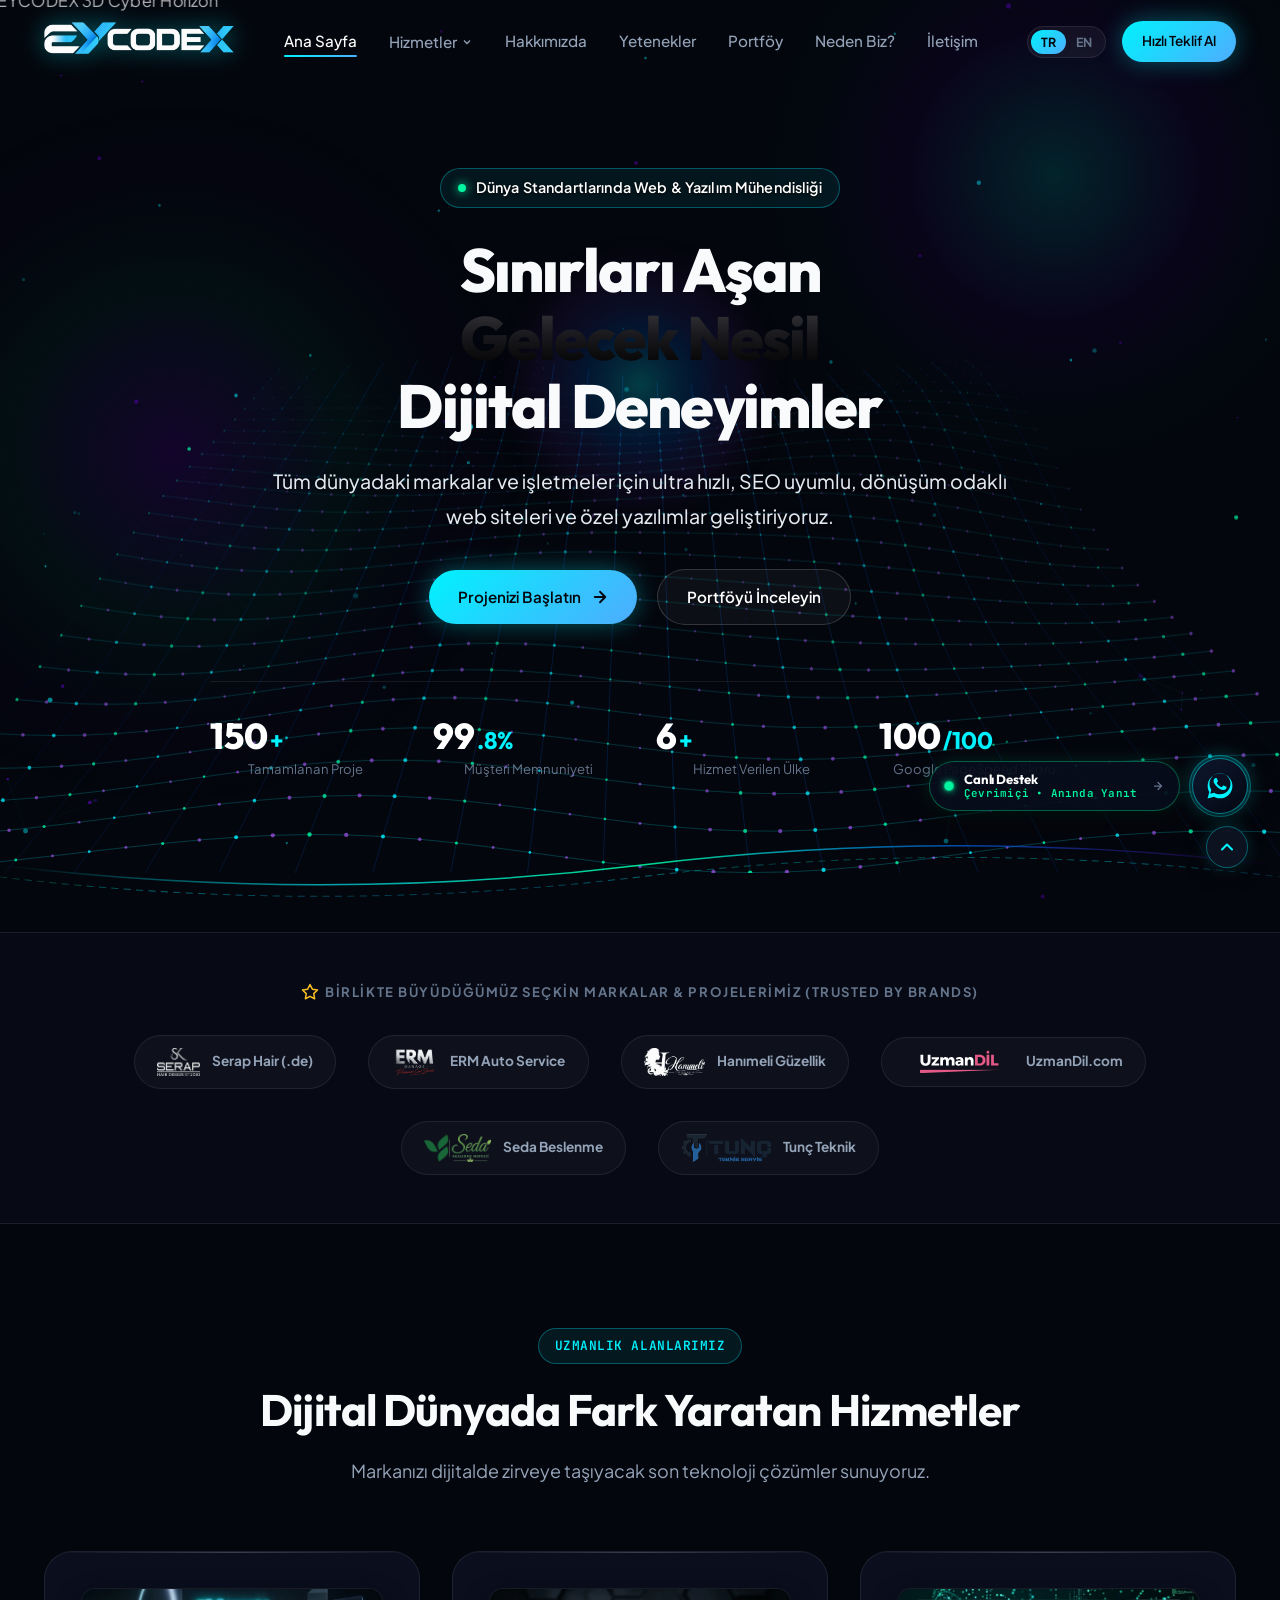
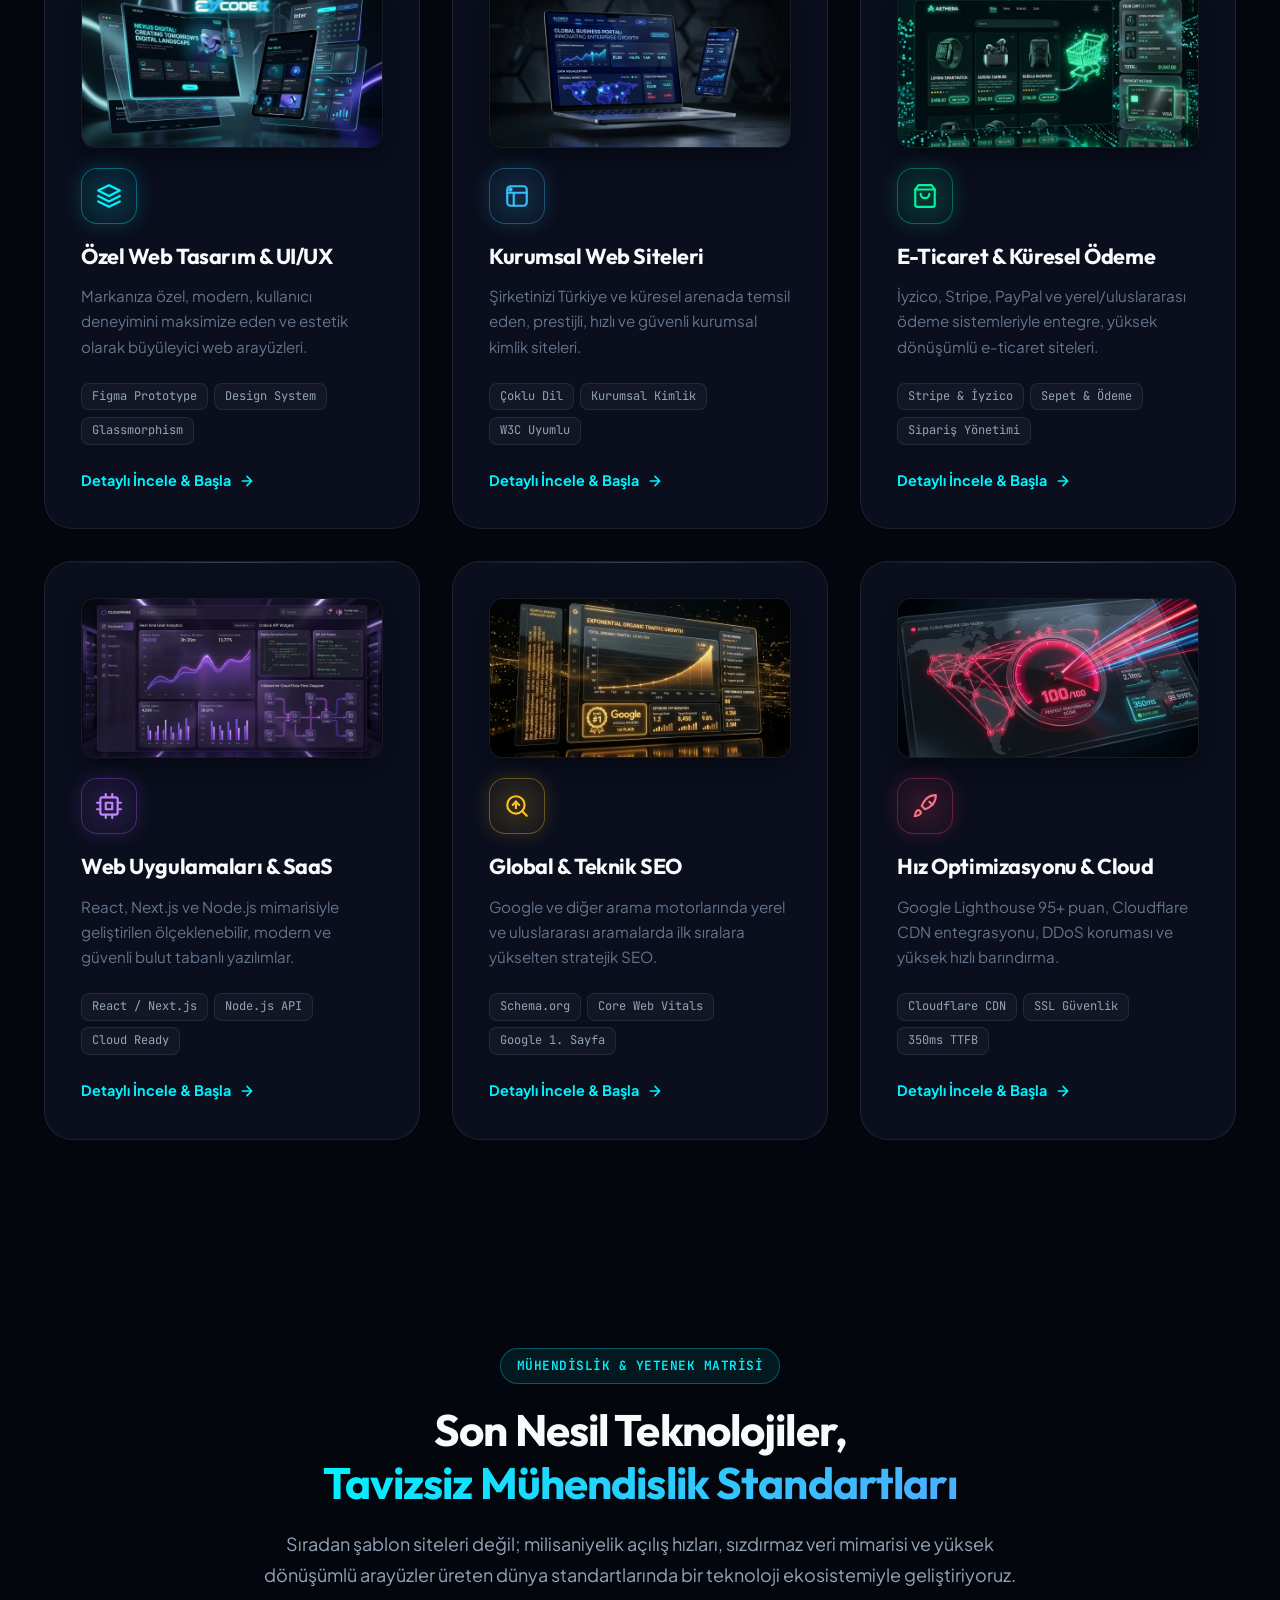
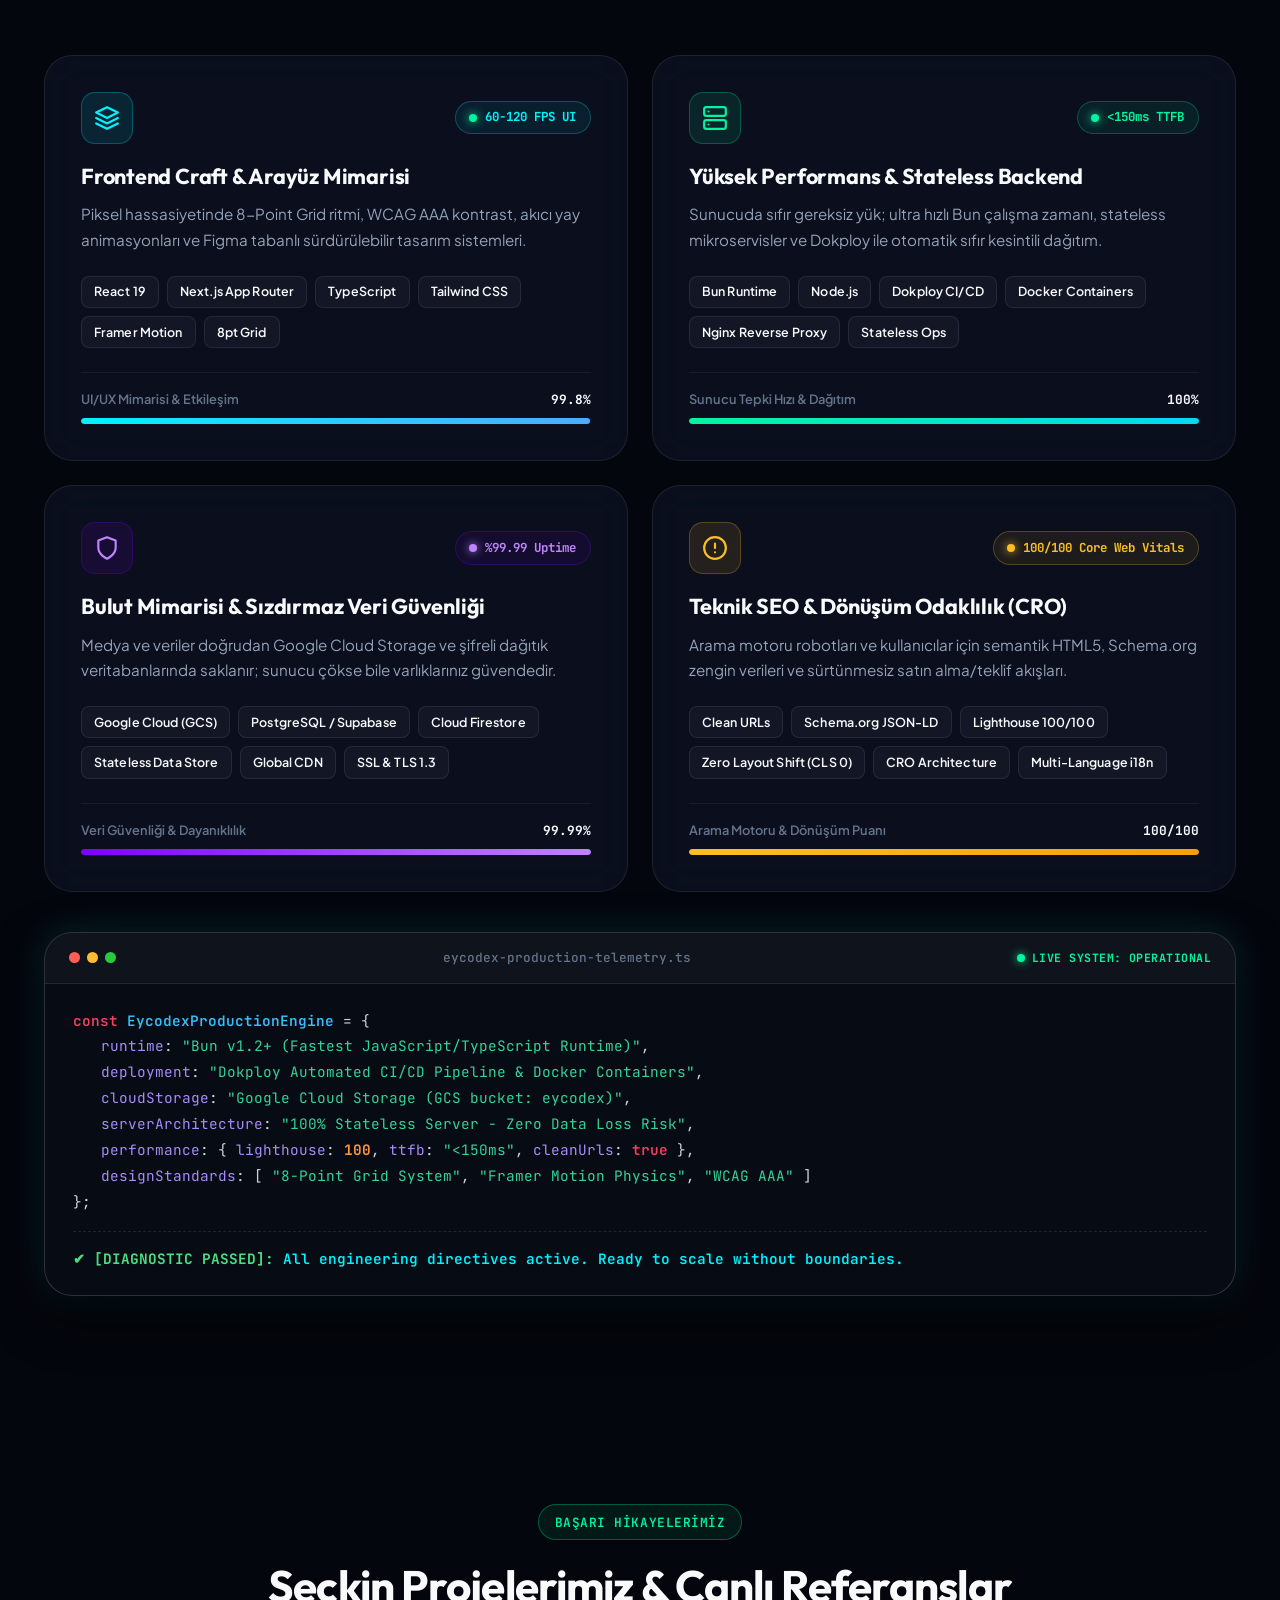
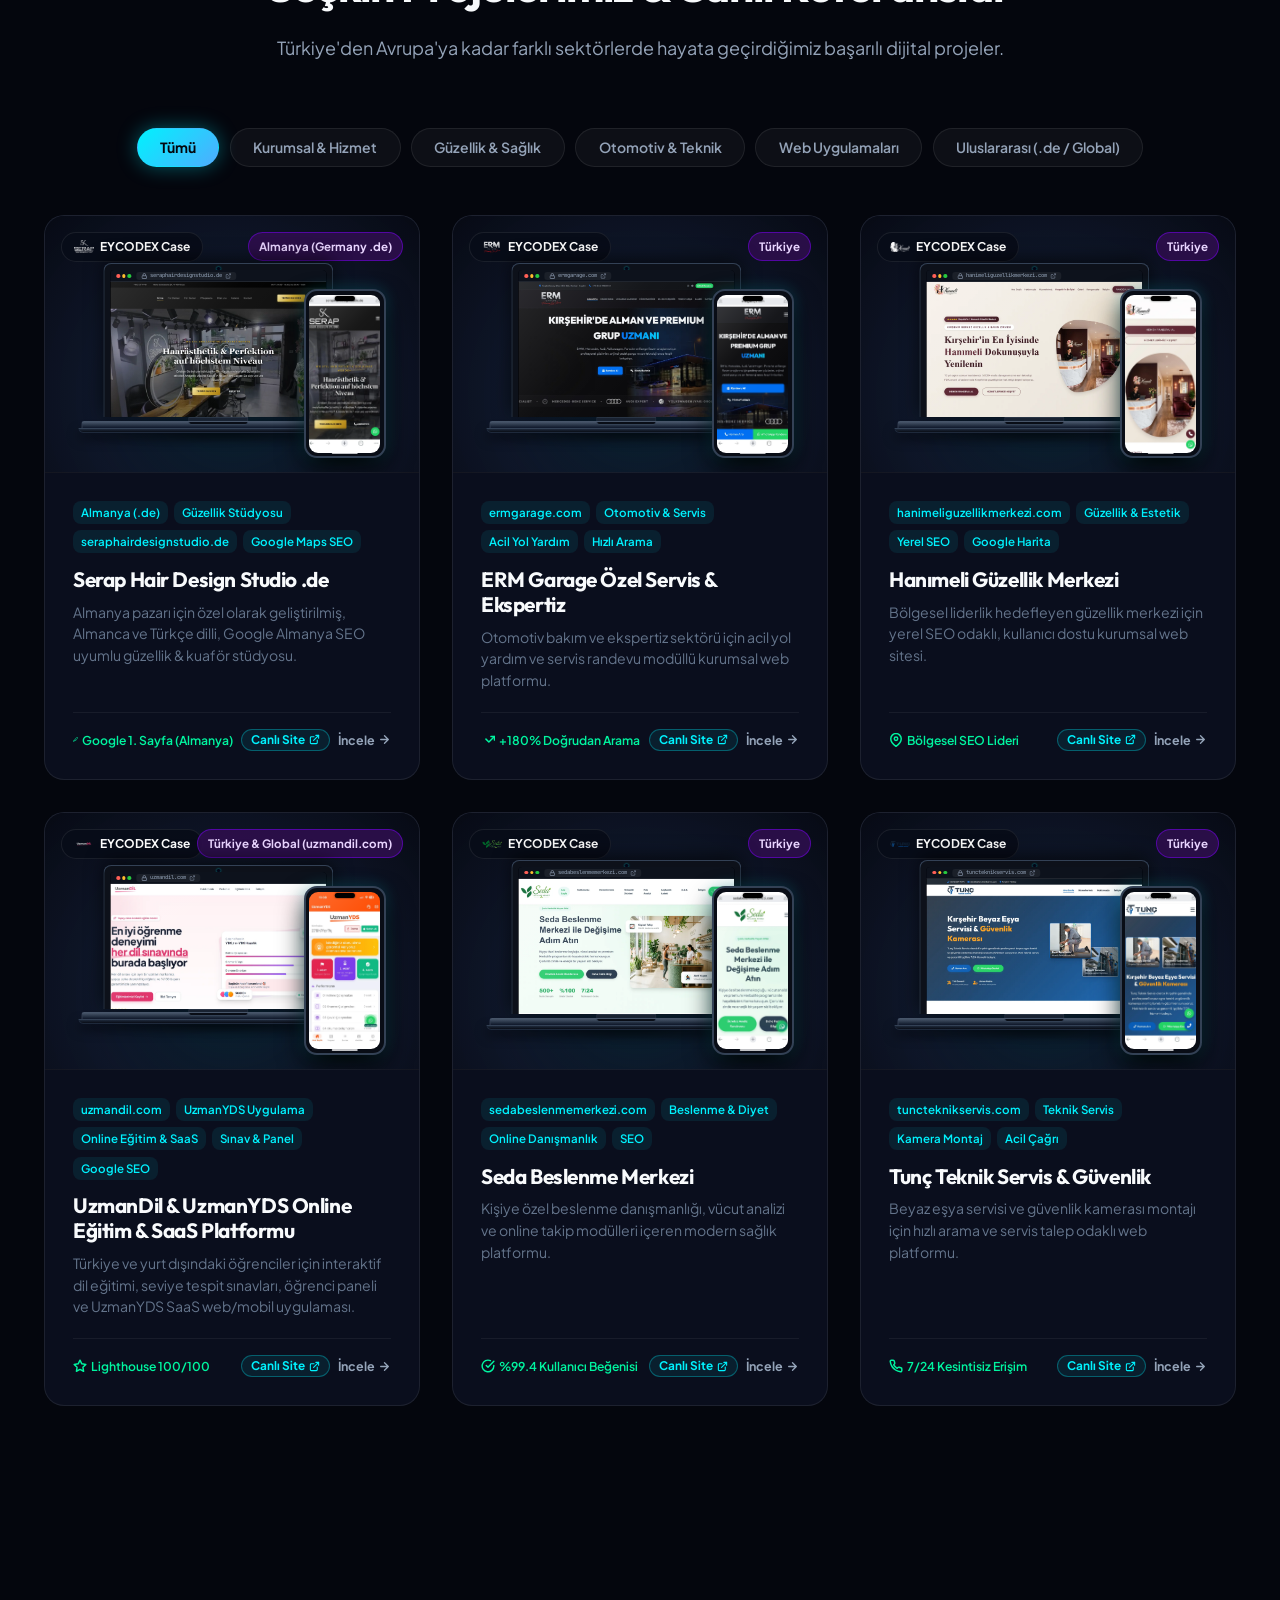
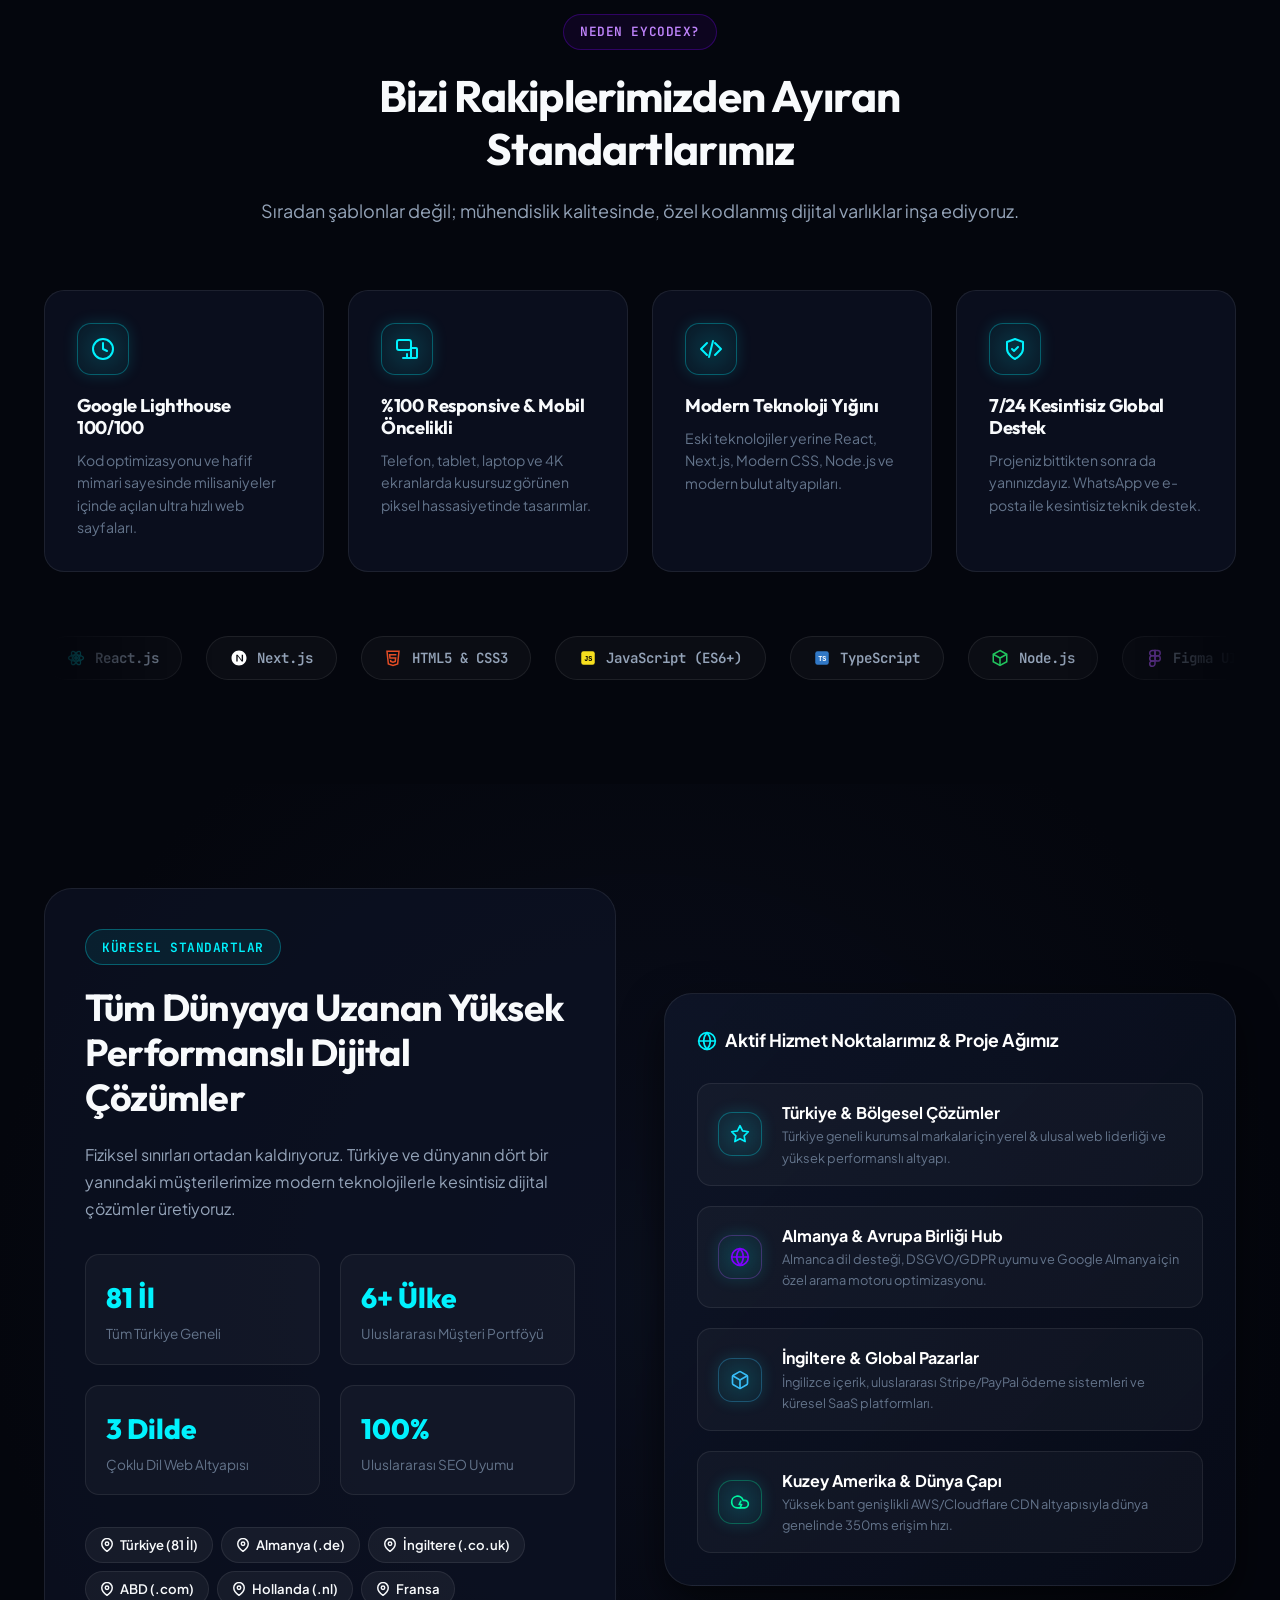
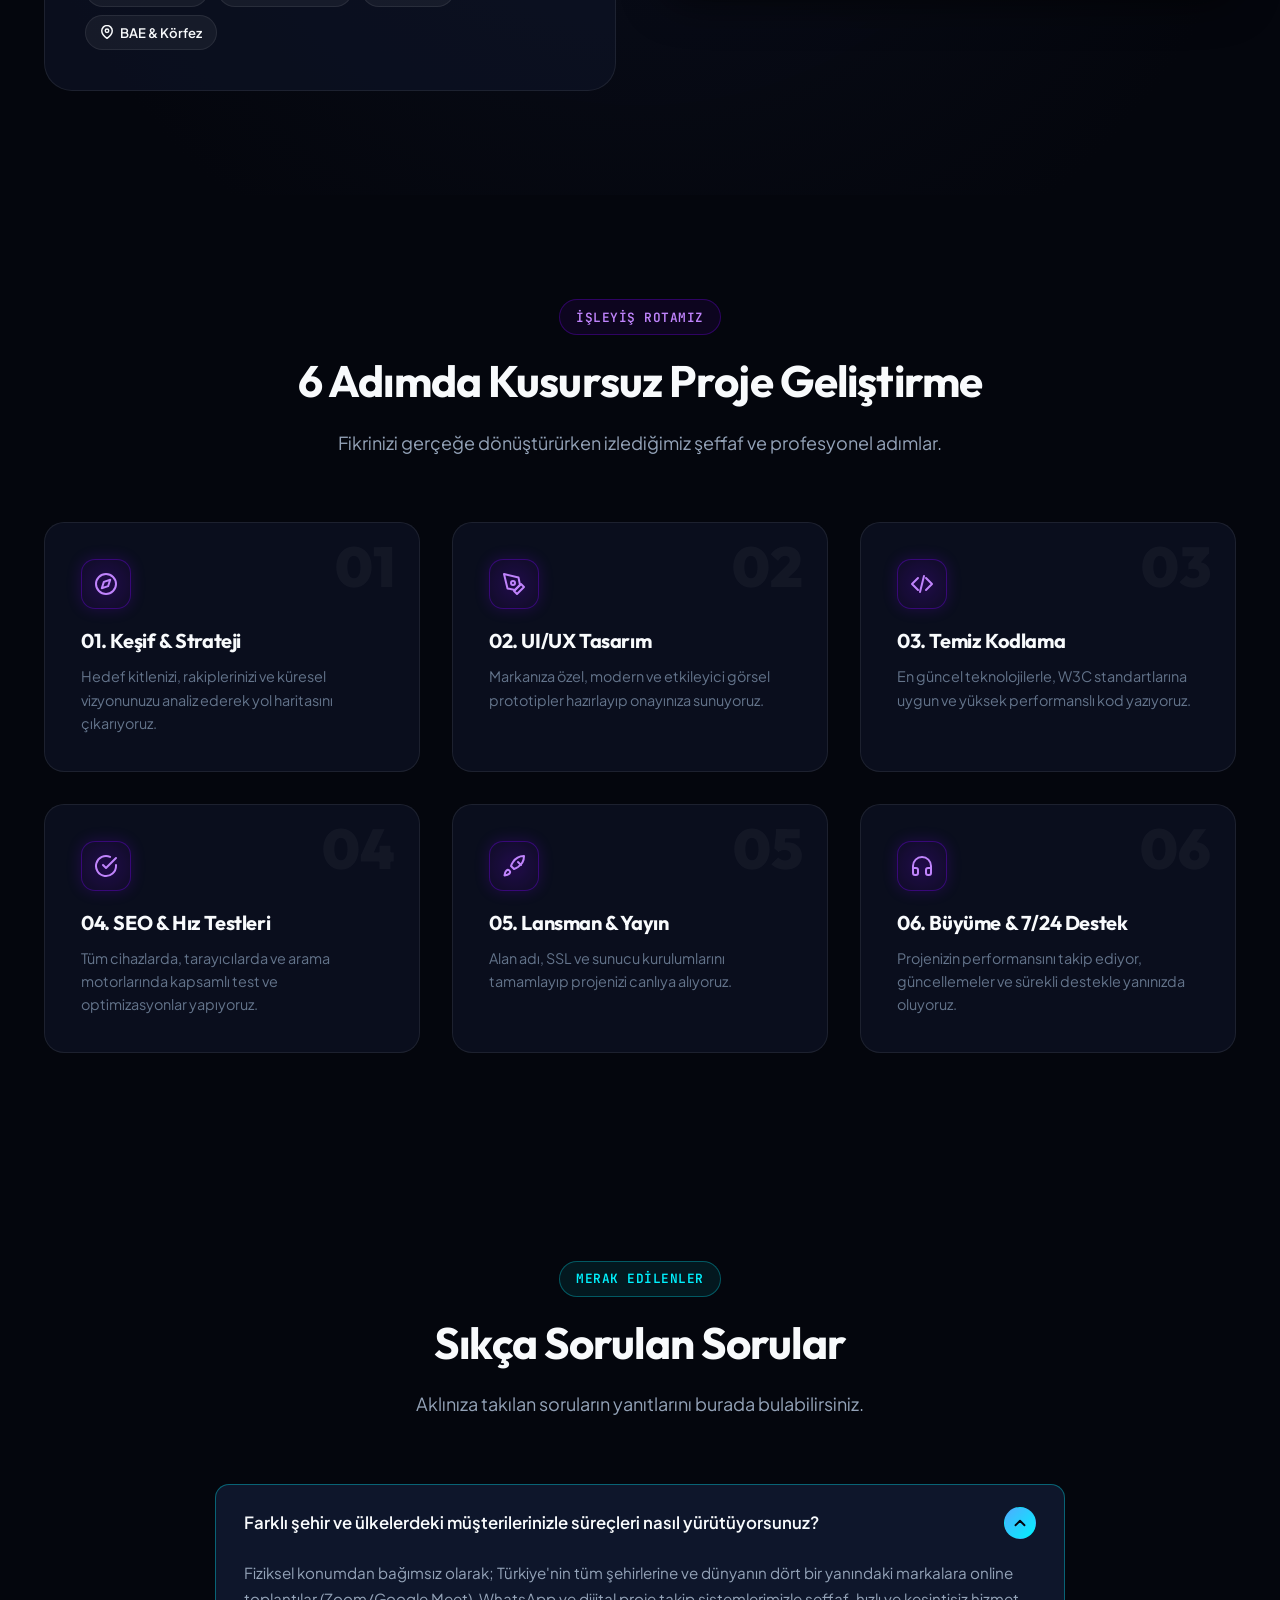
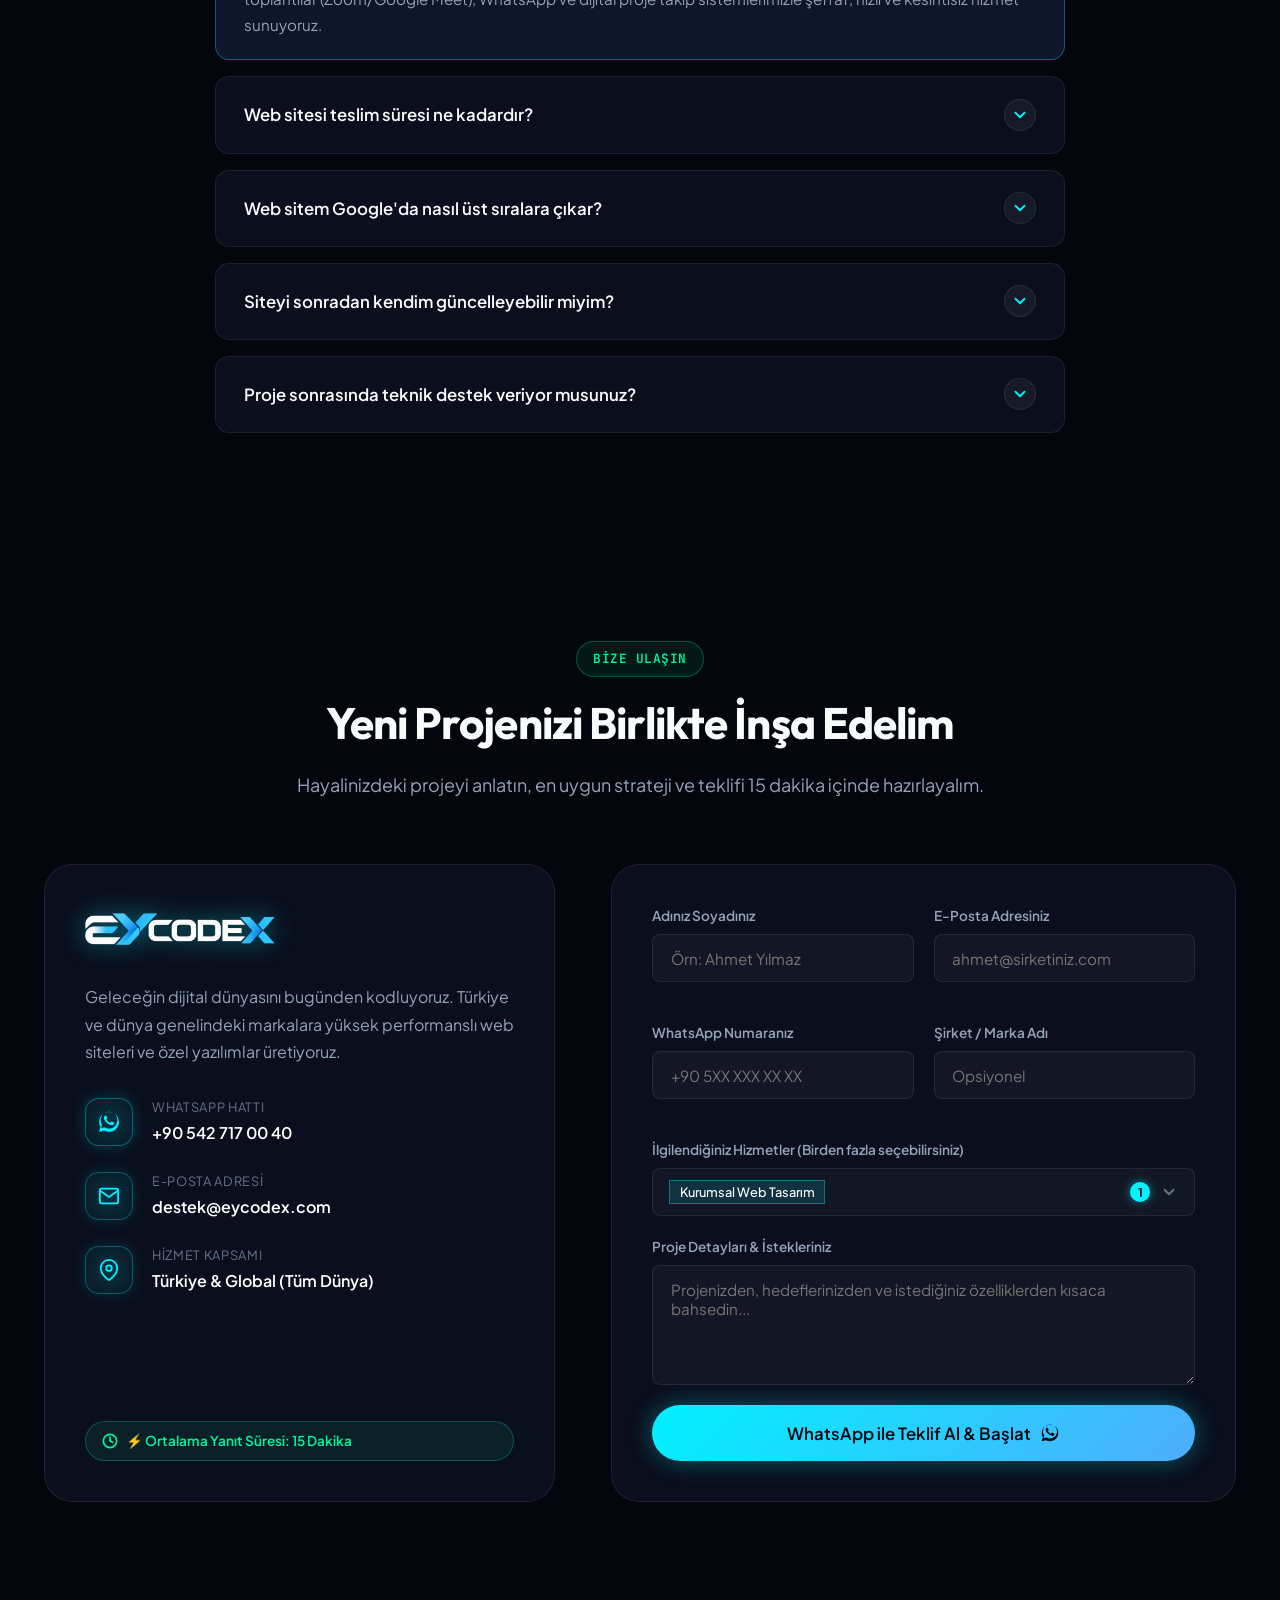
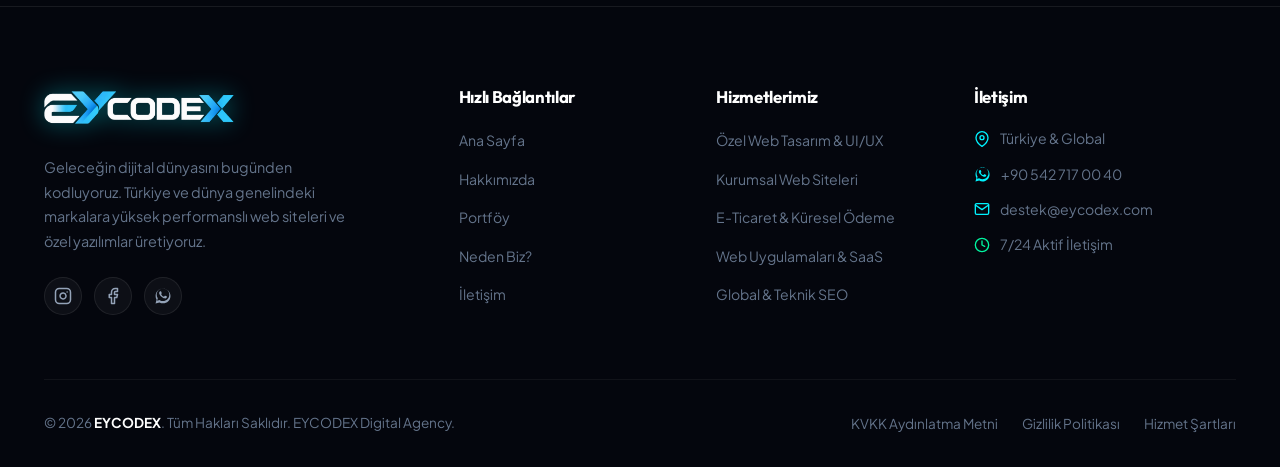
==== commit 20a581e2: "style: apply light-to-dark obsidian black gradient to Gelecek Nesil" ====
--- a/index.html
+++ b/index.html
@@ -48,7 +48,7 @@
   <link href="https://fonts.googleapis.com/css2?family=JetBrains+Mono:wght@400;600;700&family=Outfit:wght@400;500;600;700;800;900&family=Plus+Jakarta+Sans:wght@300;400;500;600;700;800&display=swap" rel="stylesheet" />
 
   <!-- Stylesheets -->
-  <link rel="stylesheet" href="assets/css/style.css?v=6.7" />
+  <link rel="stylesheet" href="assets/css/style.css?v=6.8" />
   <link rel="stylesheet" href="assets/css/animations.css?v=5.0" />
 
   <!-- Prefetch Key Pages for Instant Mobile Transitions -->
@@ -1465,6 +1465,6 @@
   <!-- Scripts -->
   <script src="assets/js/i18n.js?v=5.2"></script>
   <script src="assets/js/portfolio.js?v=4.5"></script>
-  <script src="assets/js/main.js?v=6.7"></script>
+  <script src="assets/js/main.js?v=6.8"></script>
 </body>
 </html>
--- a/assets/css/style.css
+++ b/assets/css/style.css
@@ -1125,10 +1125,10 @@
 }
 
 .hero-title .text-gradient {
-  background: none;
-  -webkit-background-clip: unset;
-  -webkit-text-fill-color: #000000;
-  color: #000000;
+  background: linear-gradient(180deg, #38383e 0%, #1a1a1e 45%, #000000 100%);
+  -webkit-background-clip: text;
+  -webkit-text-fill-color: transparent;
+  display: inline-block;
   filter: none;
 }
 
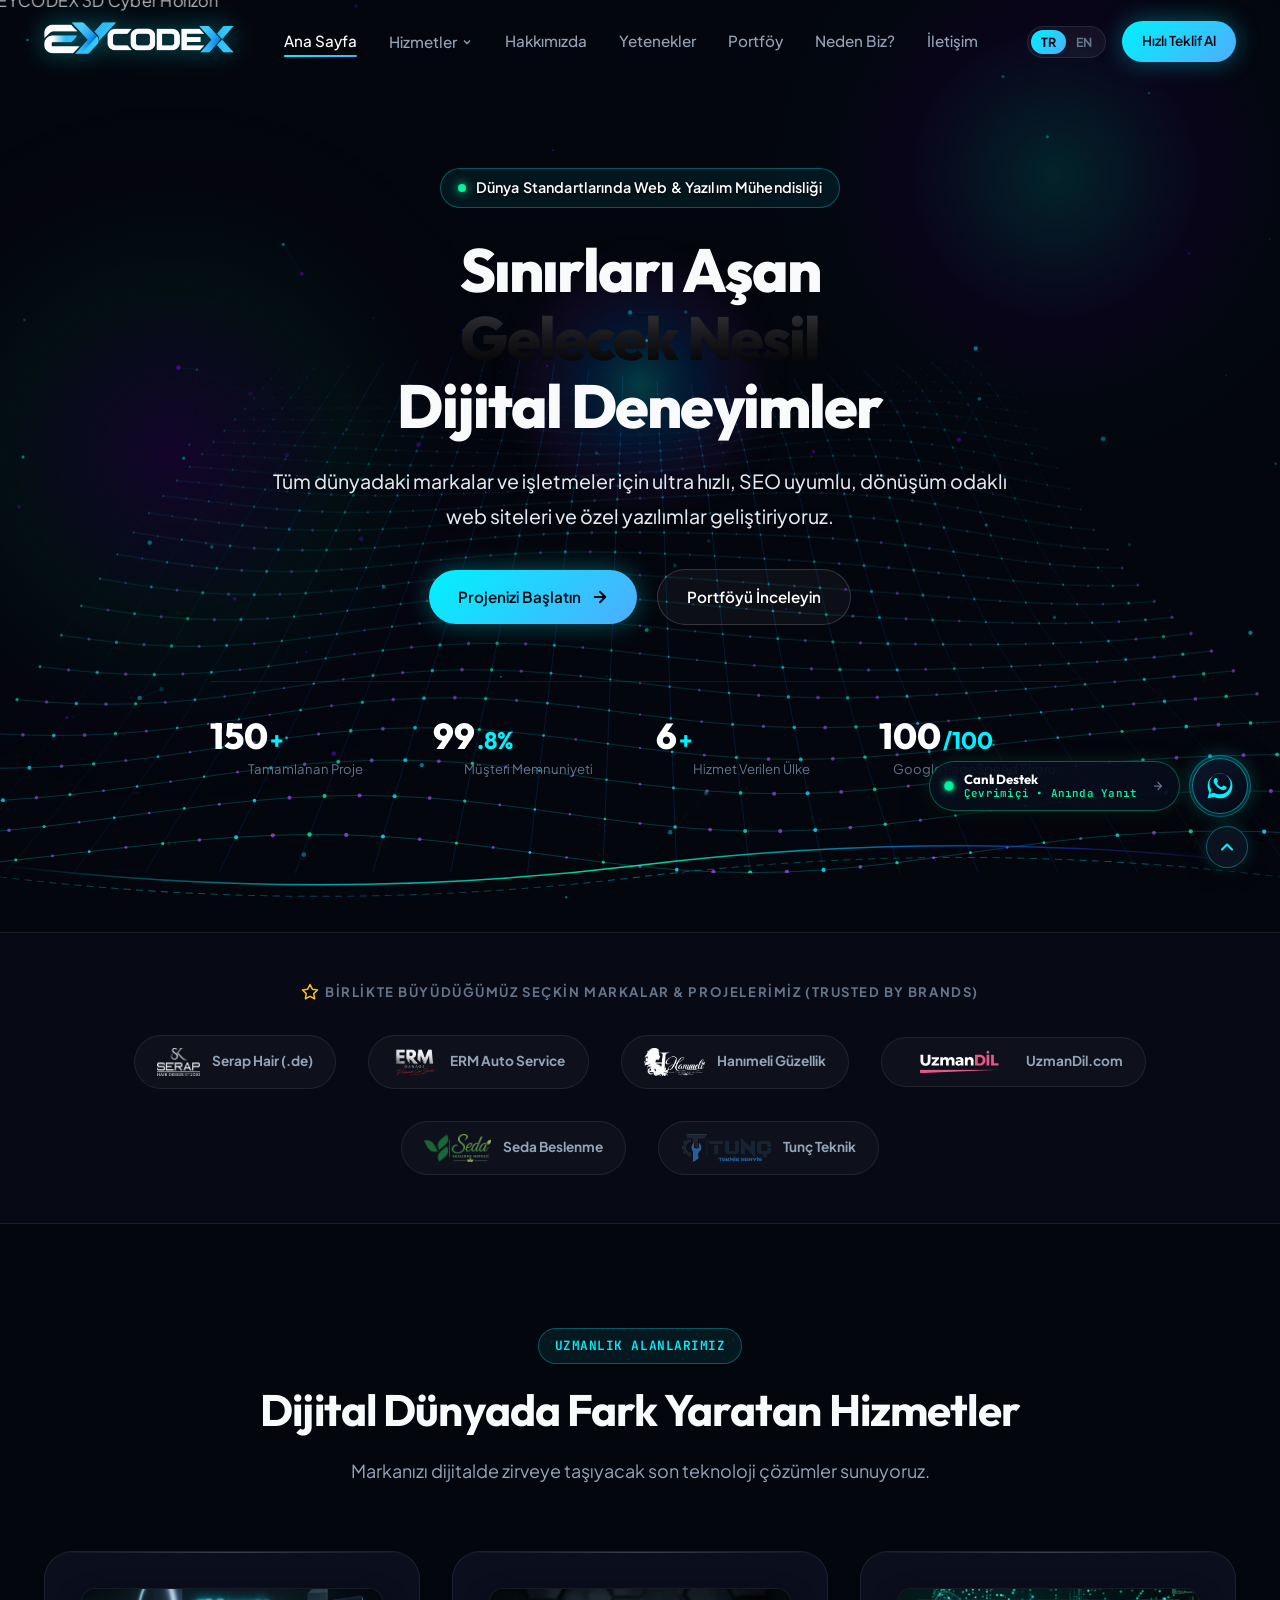
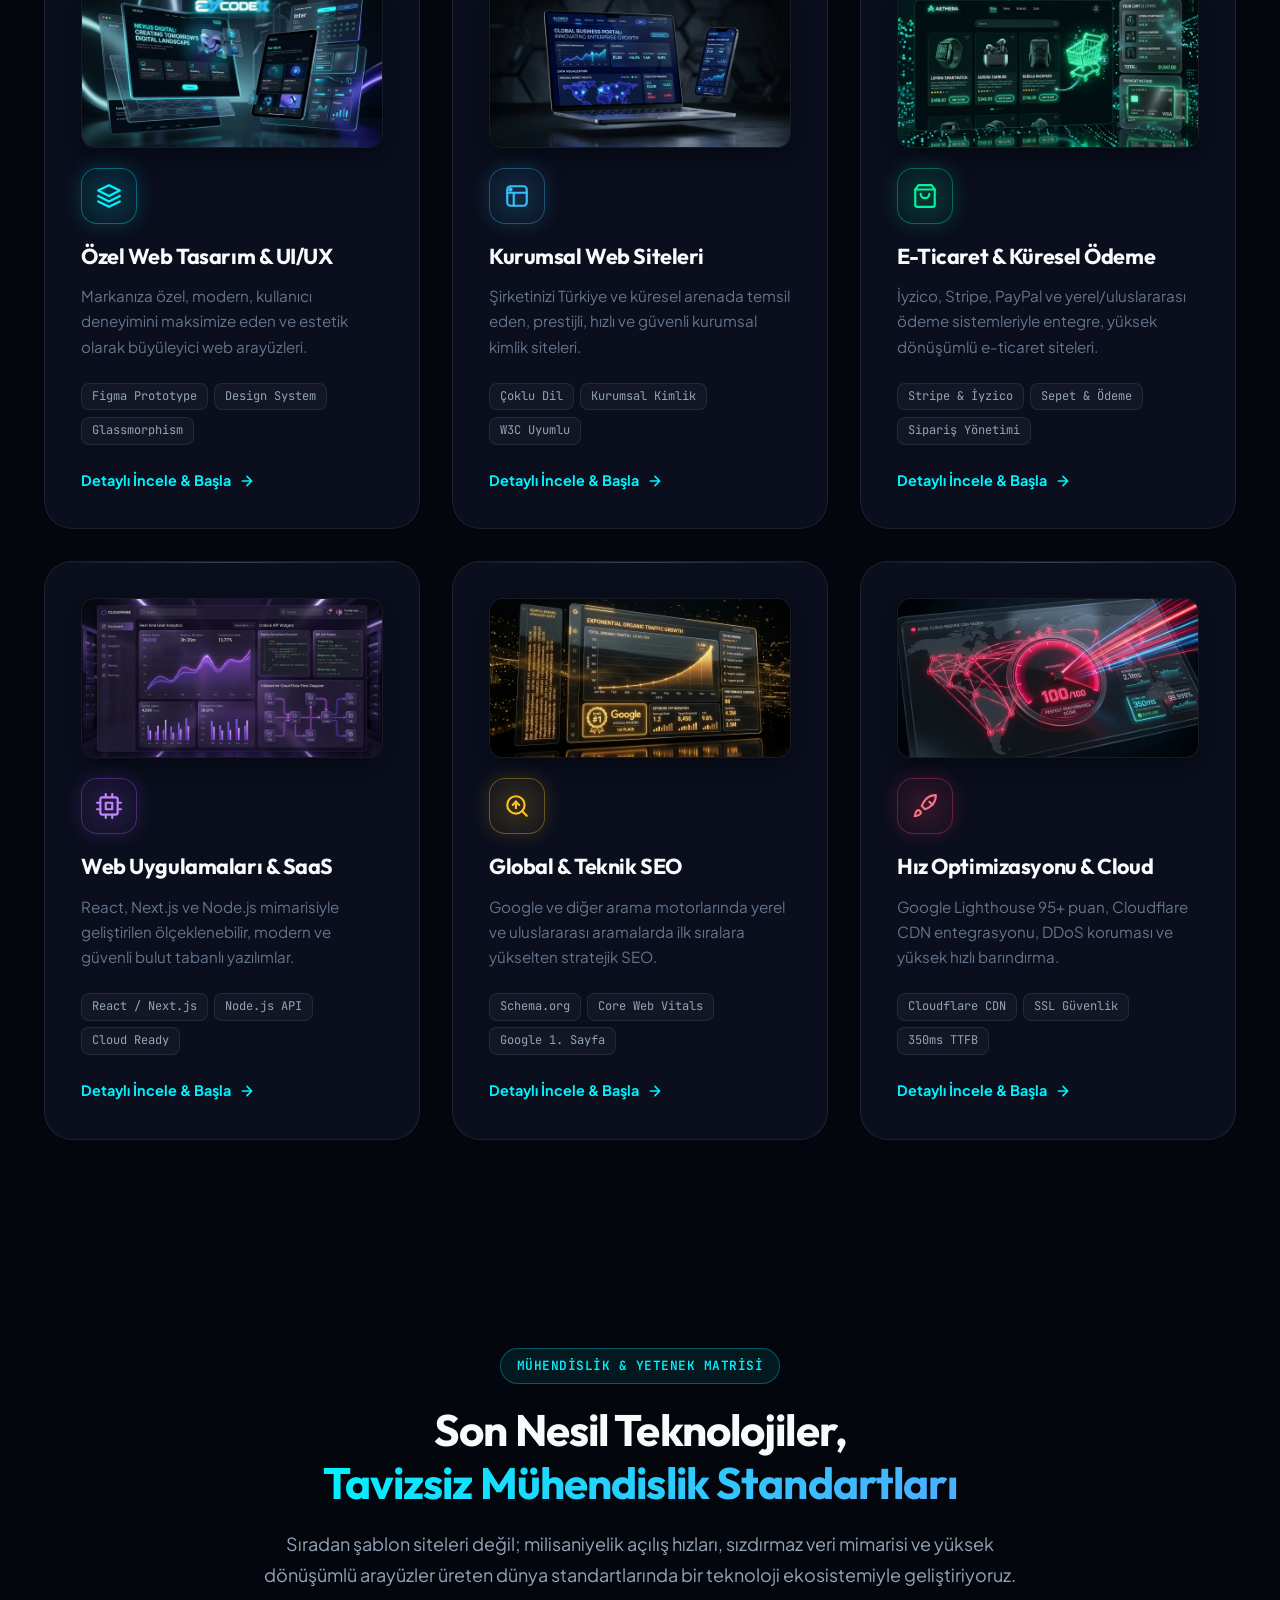
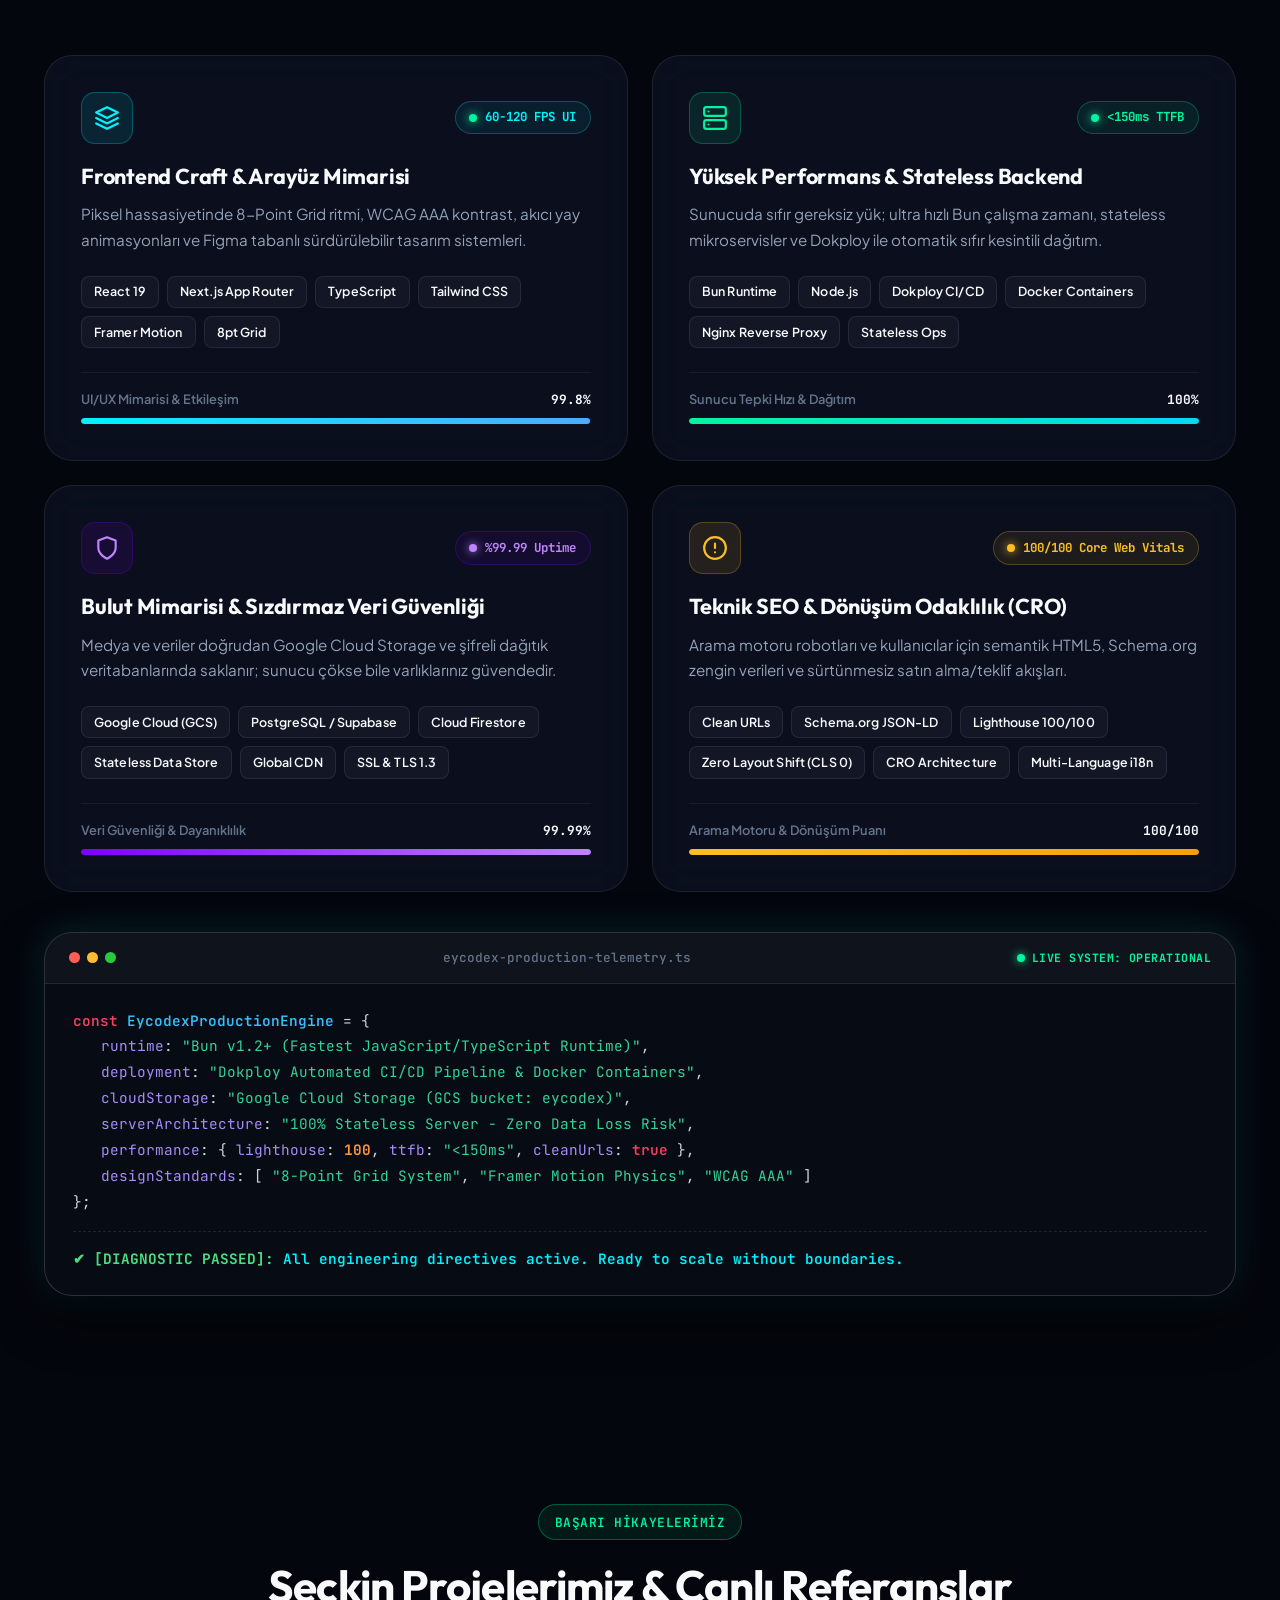
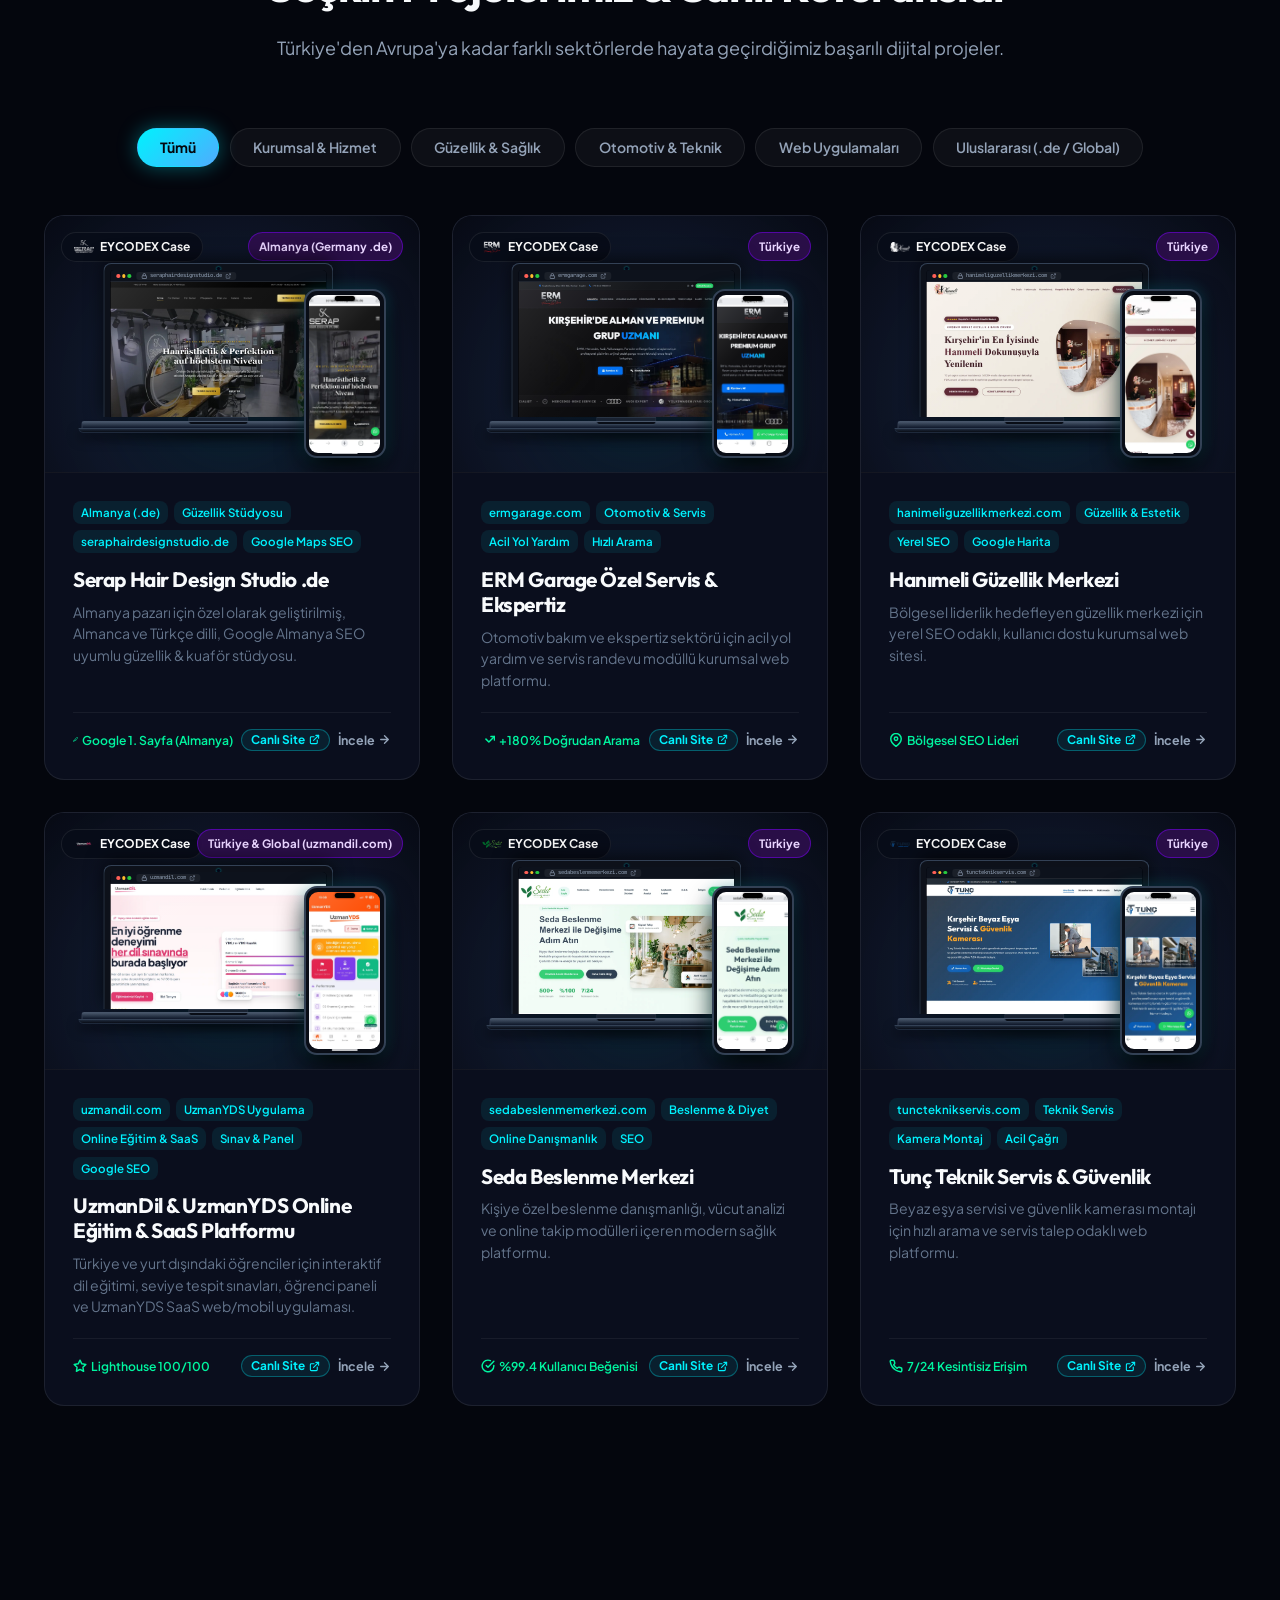
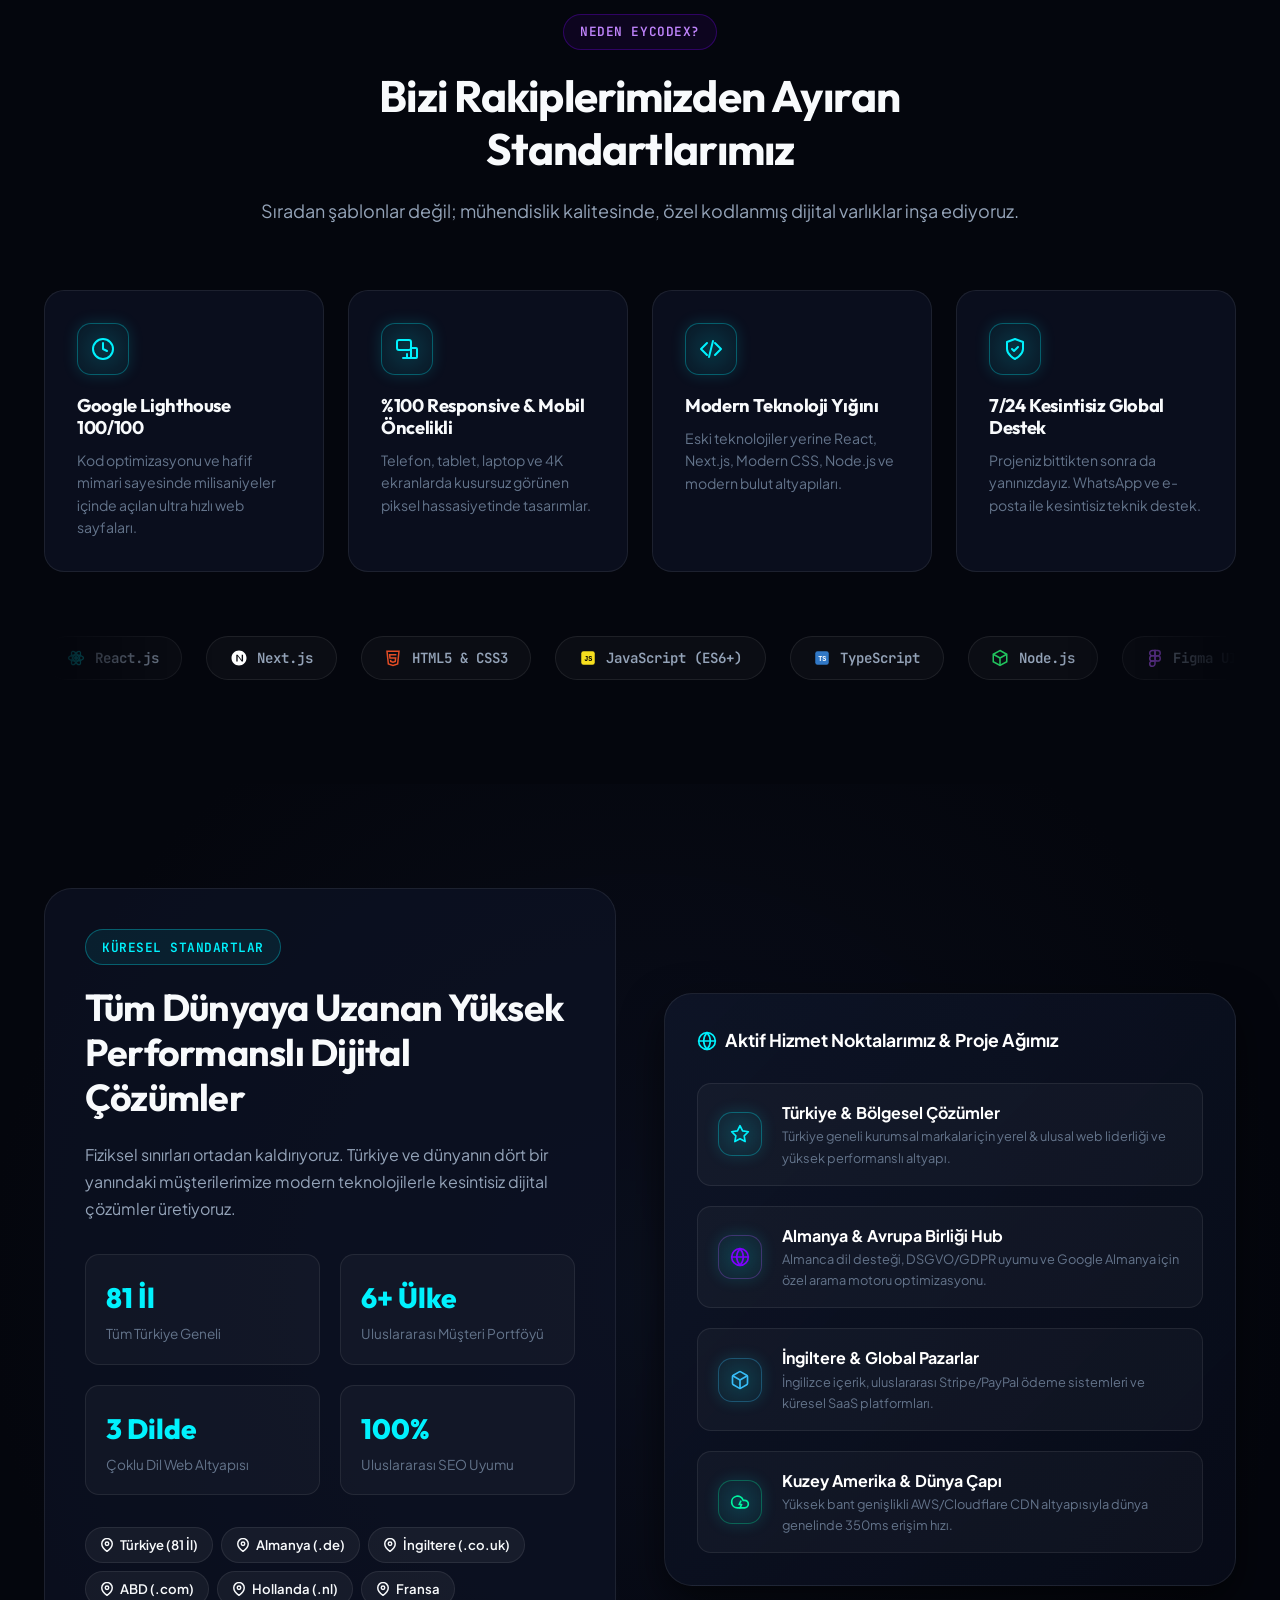
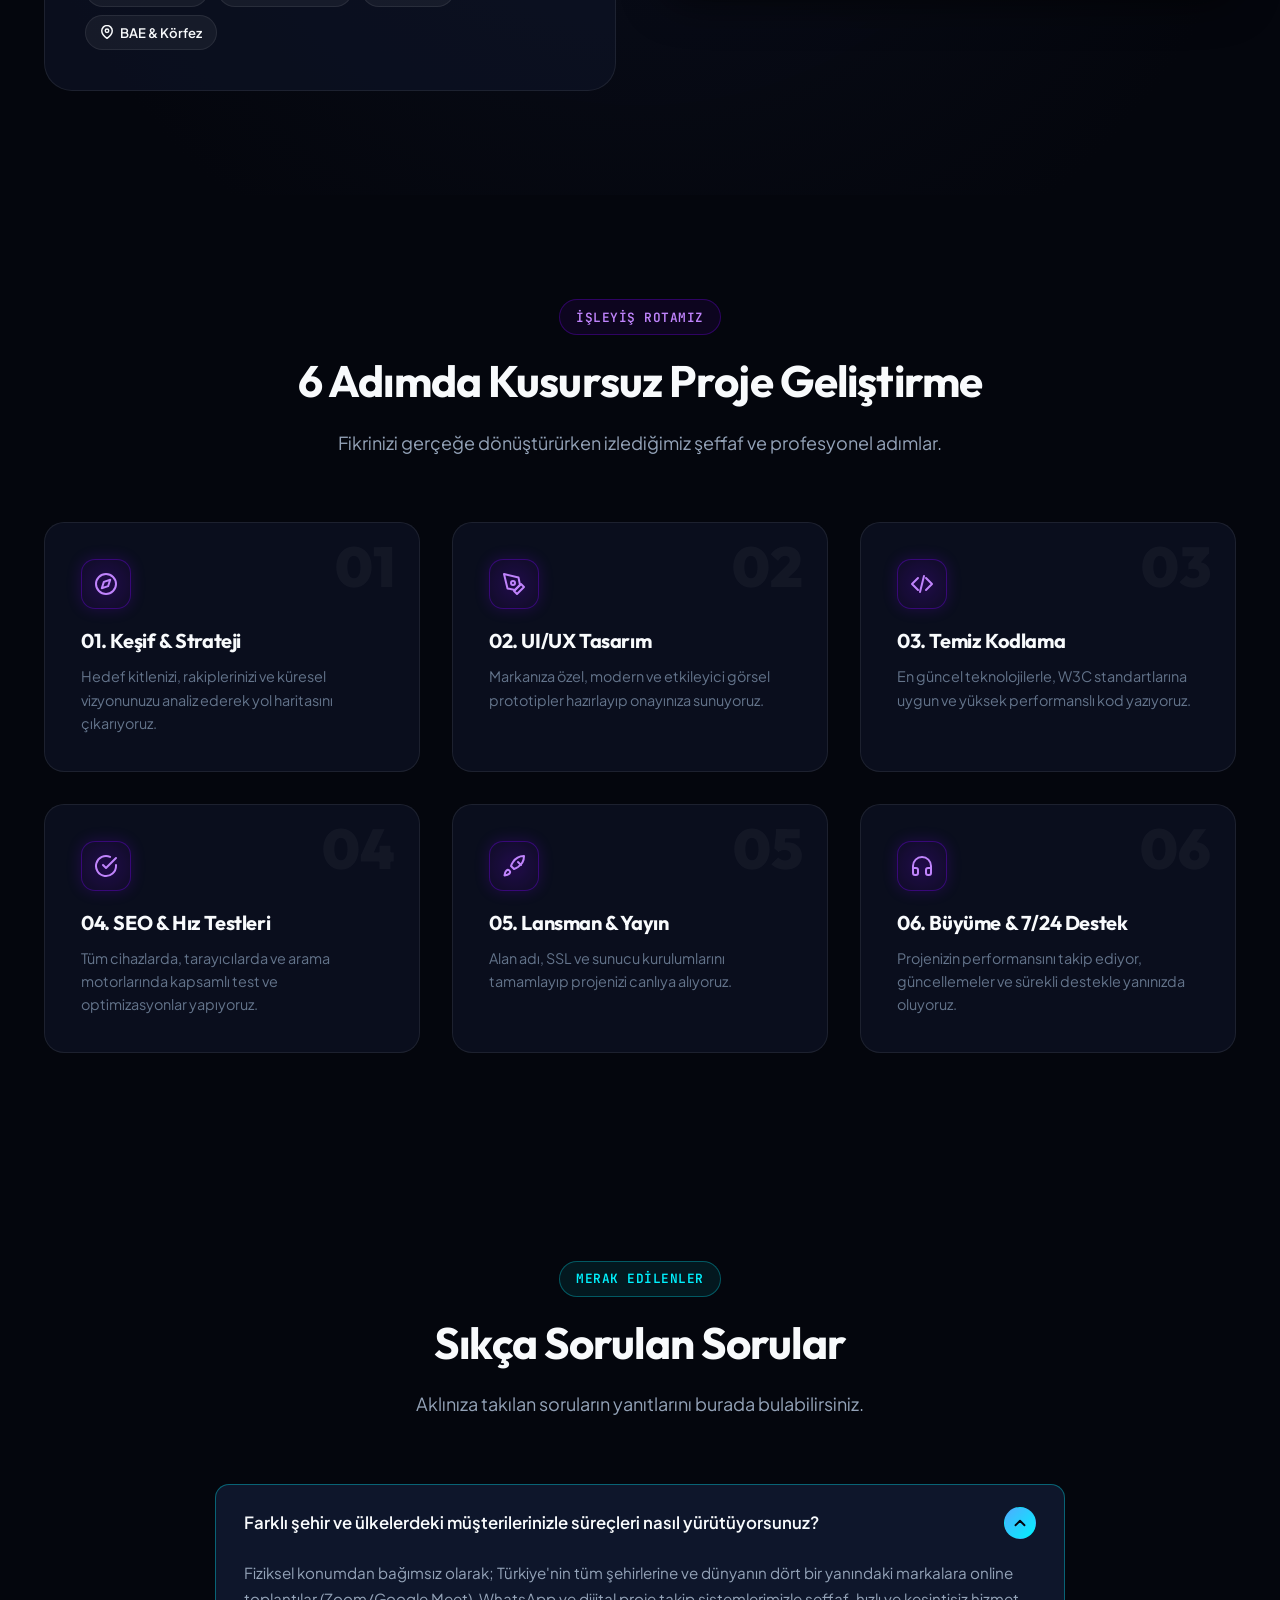
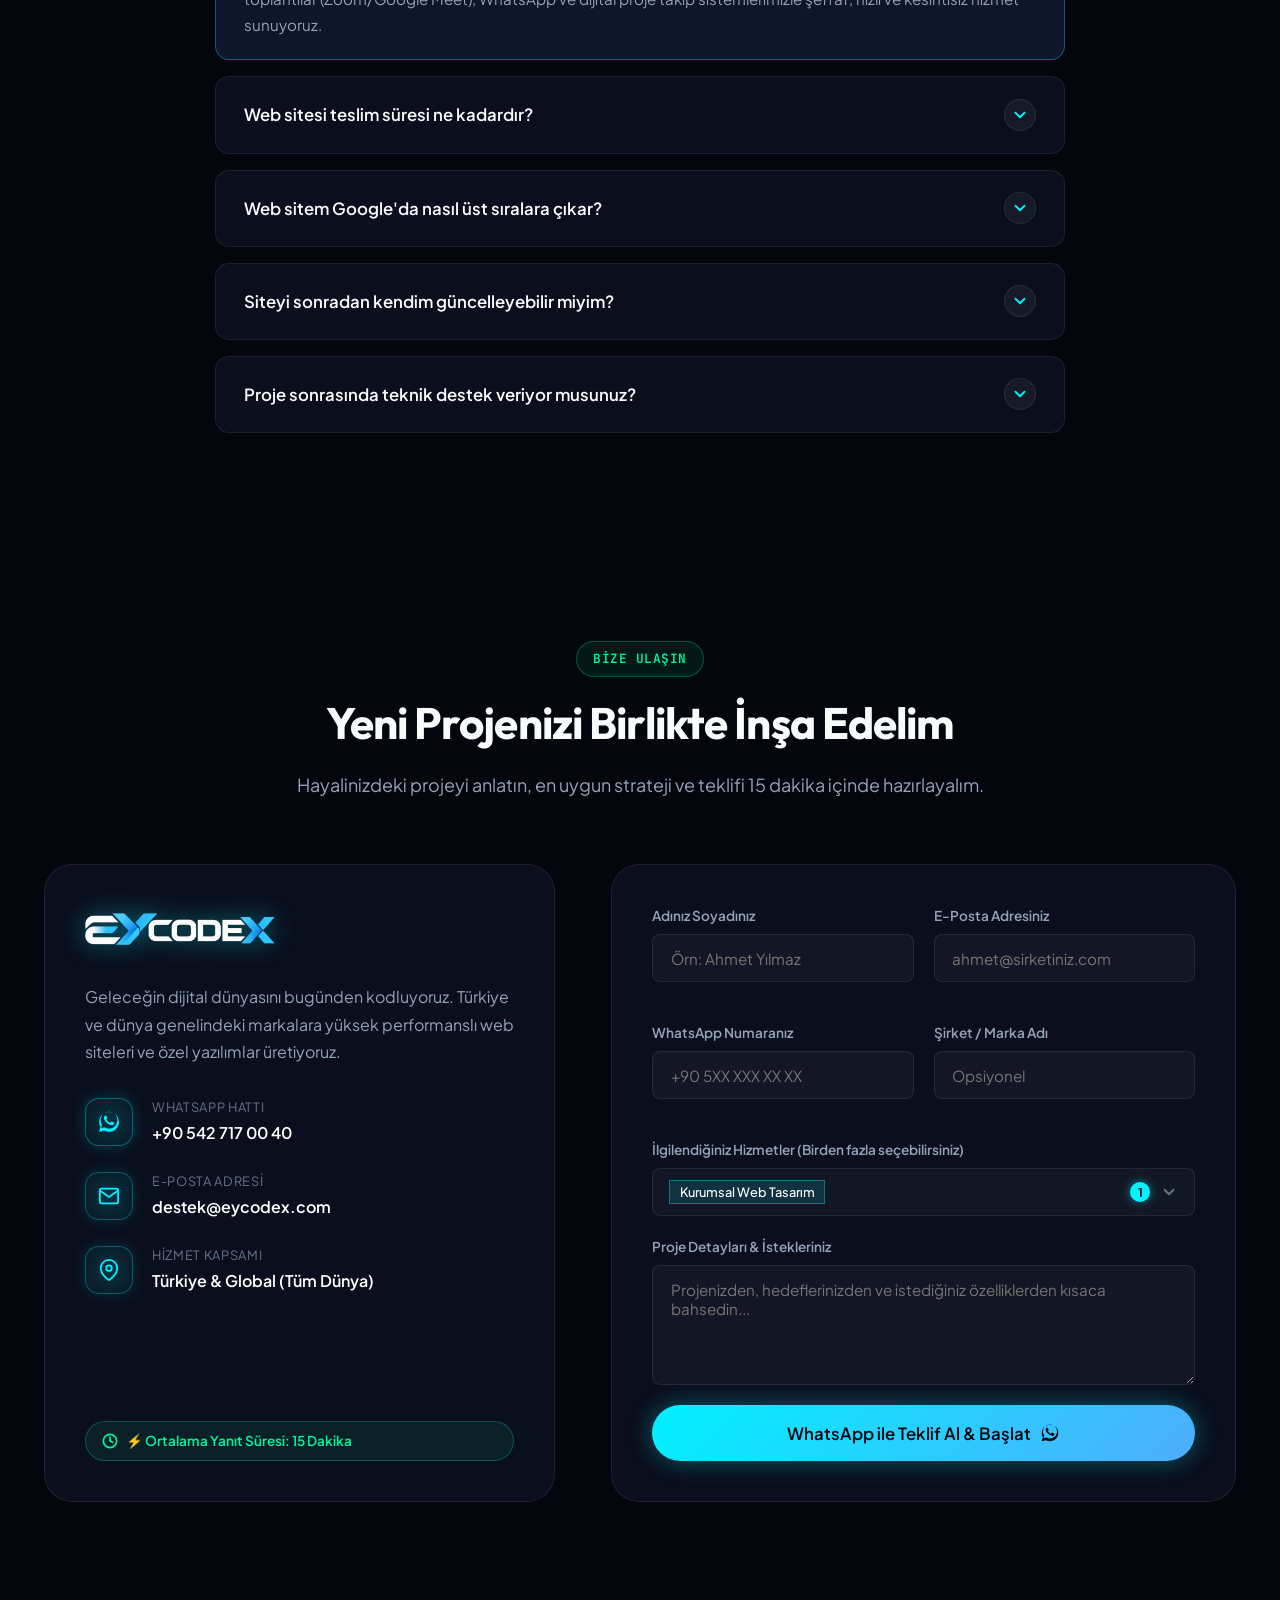
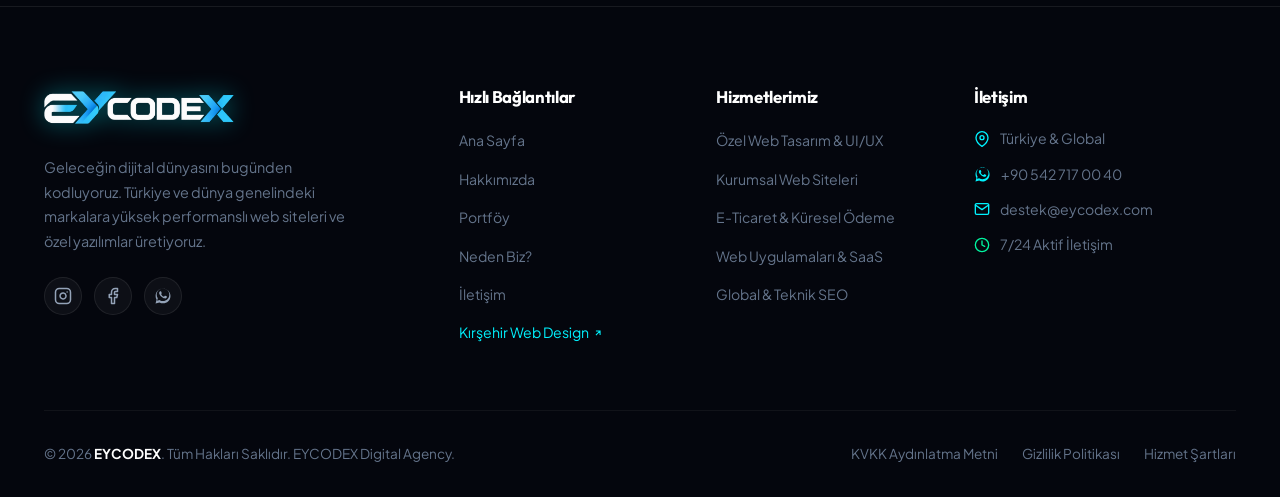
==== commit 6ec69583: "feat(seo): Kirsehir Web Design subOrganization baglantisi ve footer linki eklendi" ====
--- a/index.html
+++ b/index.html
@@ -87,7 +87,15 @@
           { "@type": "Country", "name": "United States" },
           { "@type": "AdministrativeArea", "name": "Worldwide" }
         ],
+        "subOrganization": {
+          "@type": "LocalBusiness",
+          "@id": "https://kirsehirwebdesign.com/#organization",
+          "name": "Kırşehir Web Design",
+          "url": "https://kirsehirwebdesign.com/",
+          "description": "Kırşehir Web Tasarım ve Yerel SEO Ajansı - EyCodex Bölgesel İştiraki"
+        },
         "sameAs": [
+          "https://kirsehirwebdesign.com/",
           "https://www.instagram.com/eycodexcom/",
           "https://www.facebook.com/eycodex"
         ],
@@ -1362,6 +1370,7 @@
             <li><a href="#portfolio" class="footer-link" data-i18n="nav_portfolio">Portföy</a></li>
             <li><a href="#why-us" class="footer-link" data-i18n="nav_why_us">Neden Biz?</a></li>
             <li><a href="/iletisim" class="footer-link" data-i18n="nav_contact">İletişim & Teklif</a></li>
+            <li><a href="https://kirsehirwebdesign.com" target="_blank" rel="noopener noreferrer" class="footer-link" title="Kırşehir Web Design - EyCodex Bölgesel İştiraki" style="color: var(--cyan); display: inline-flex; align-items: center; gap: 4px;">Kırşehir Web Design <svg width="10" height="10" viewBox="0 0 24 24" fill="none" stroke="currentColor" stroke-width="2.5"><path d="M7 17L17 7M7 7h10v10"/></svg></a></li>
           </ul>
         </div>
 
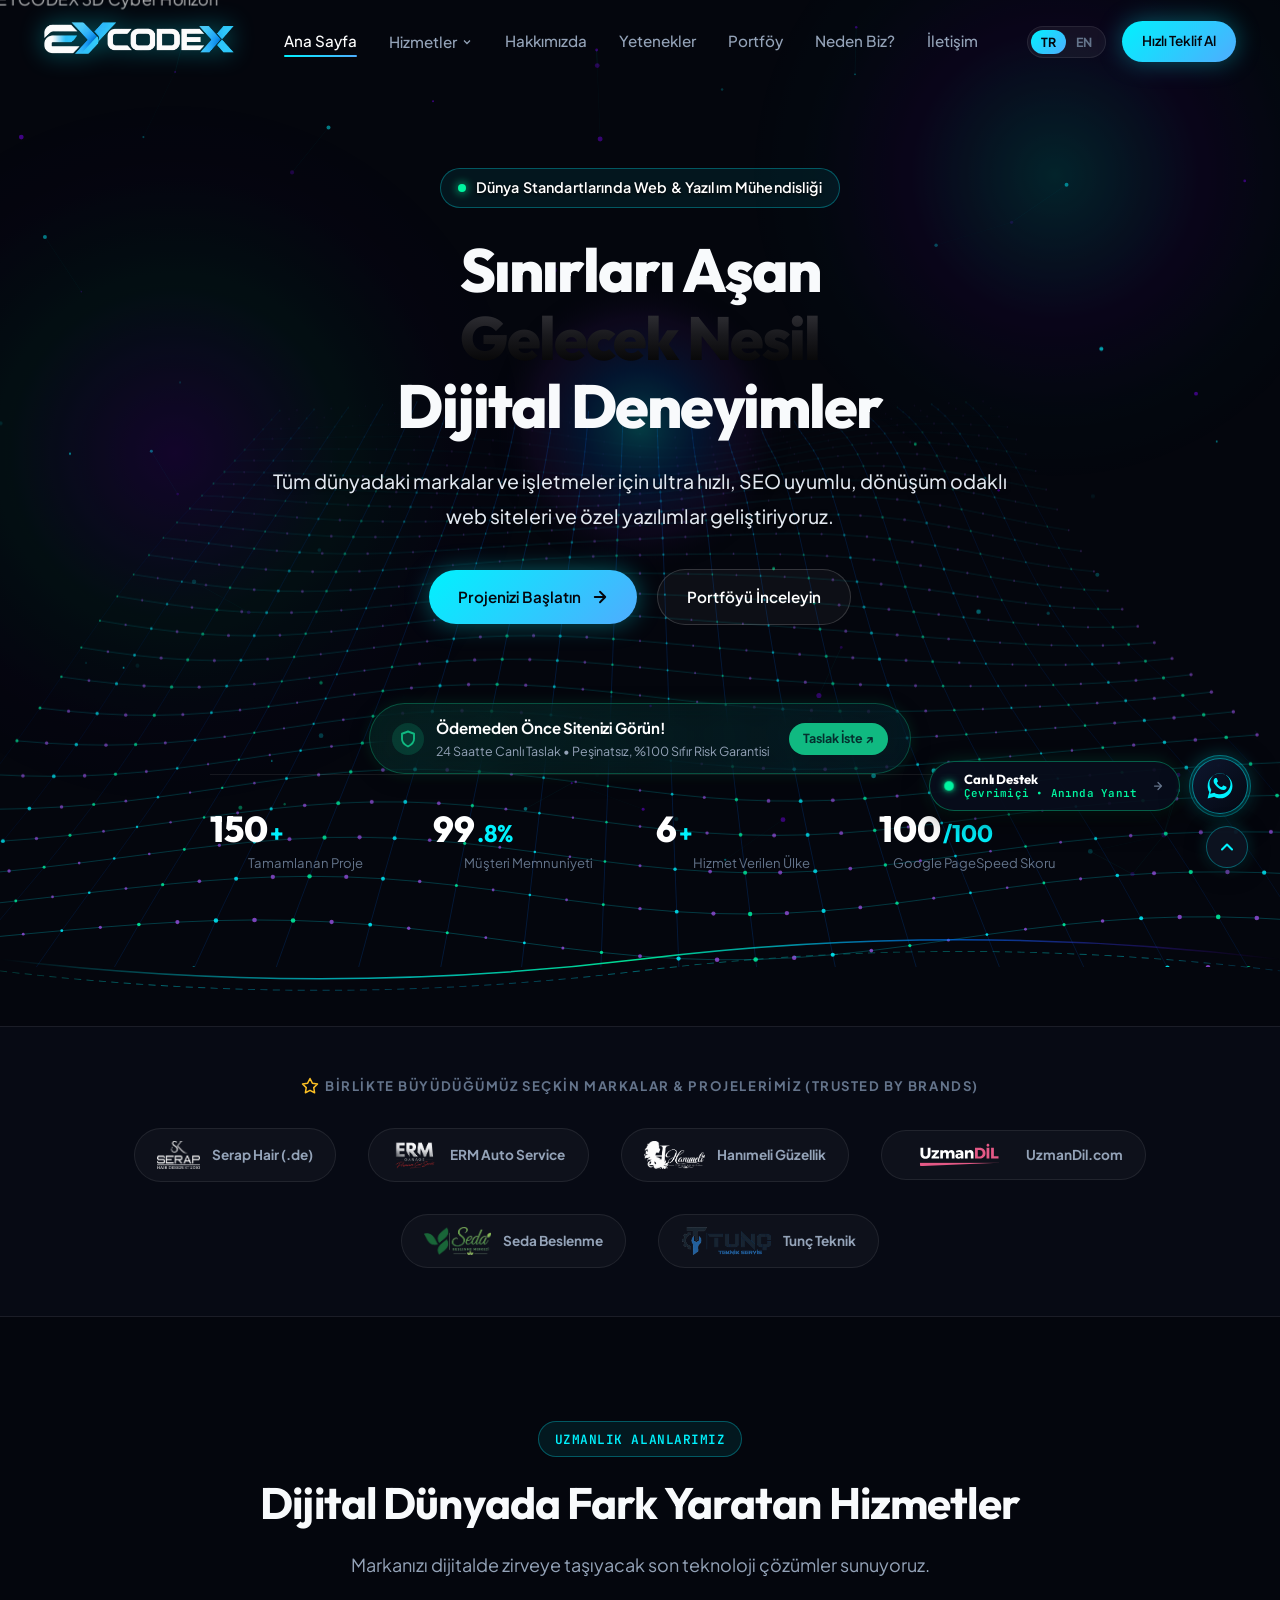
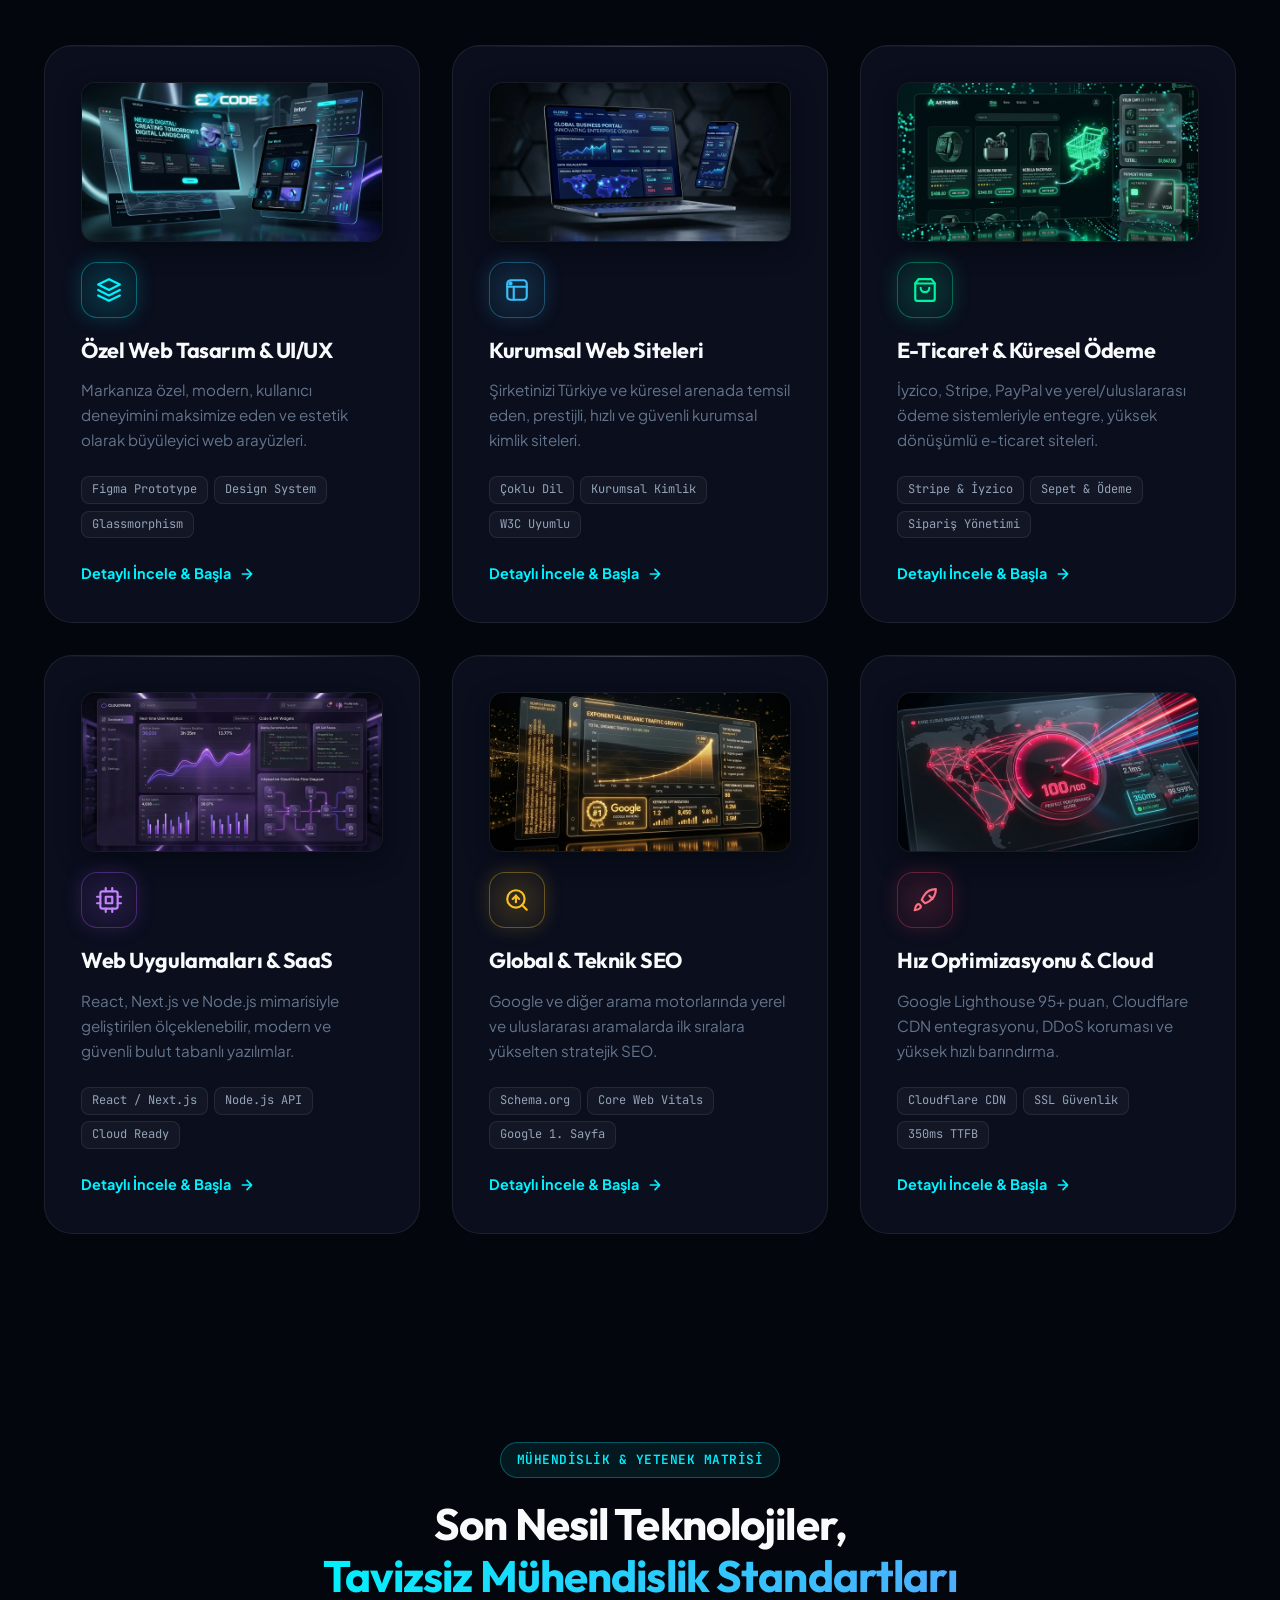
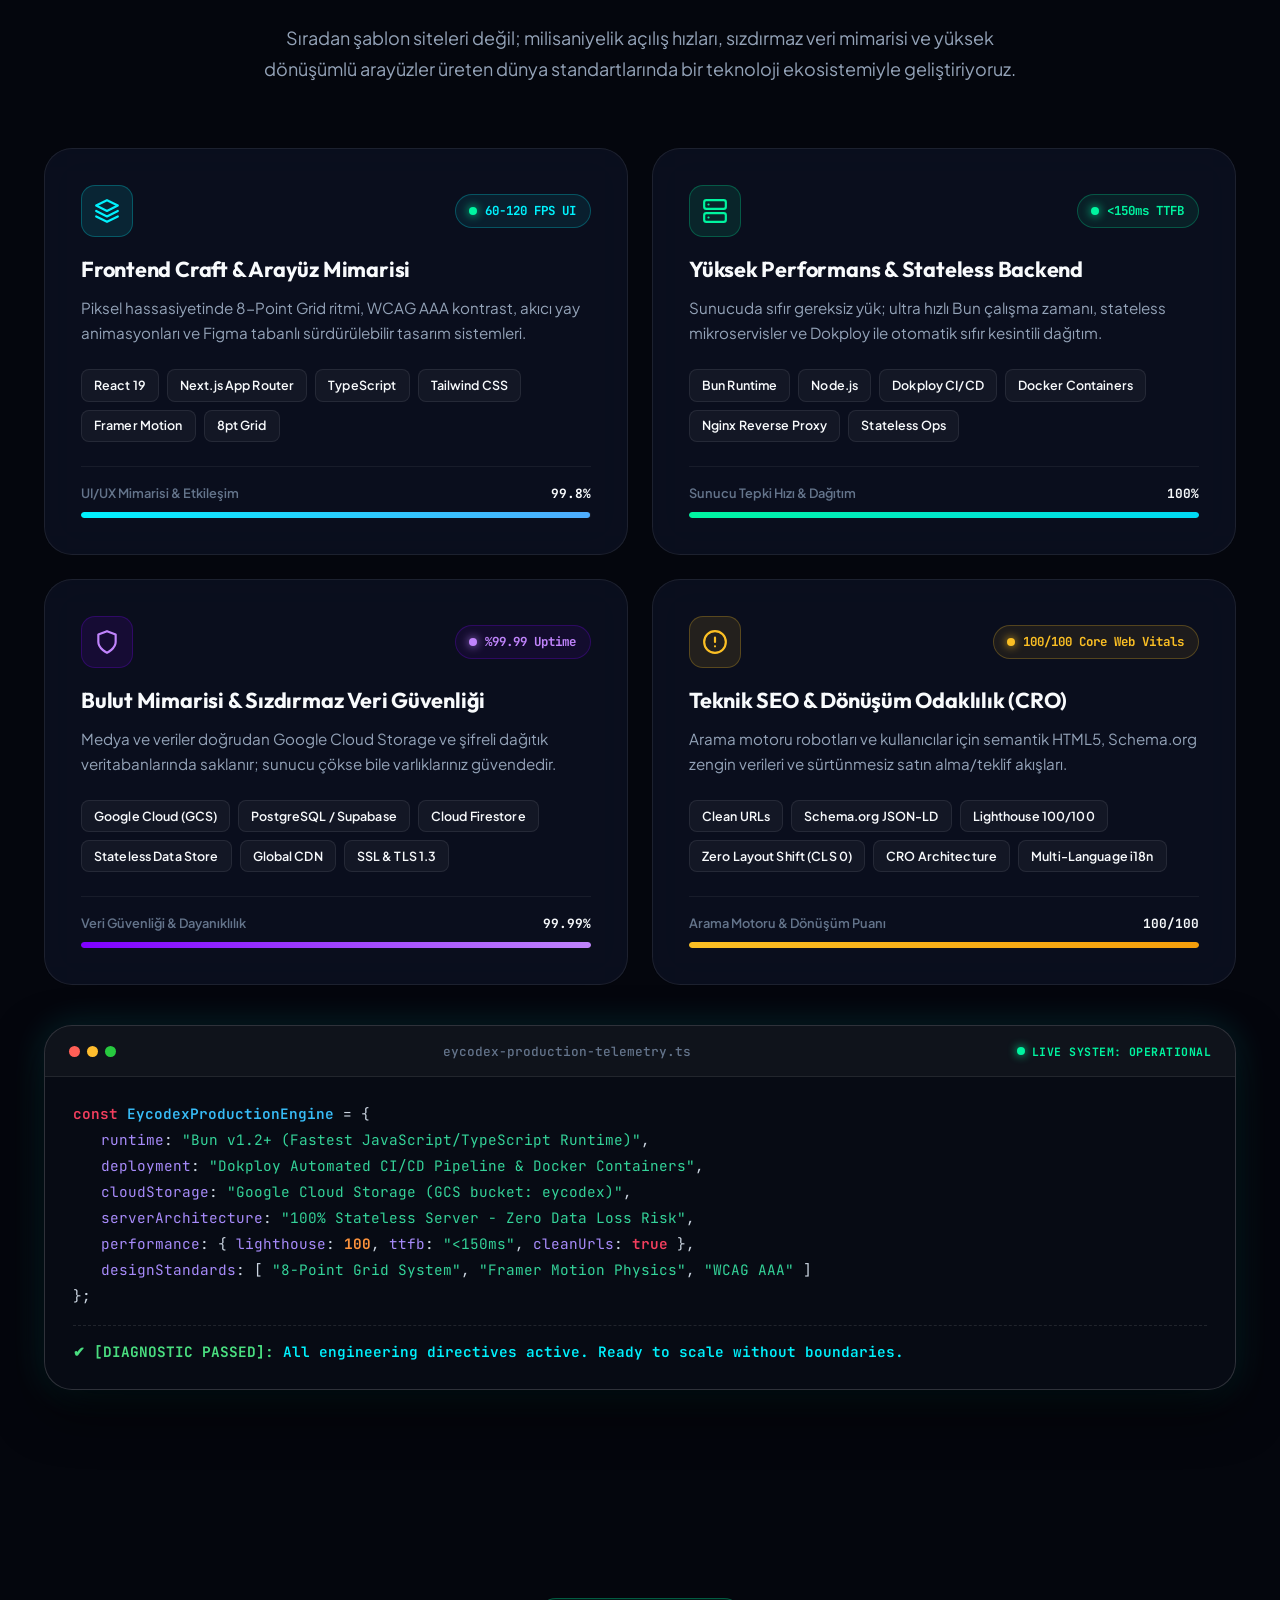
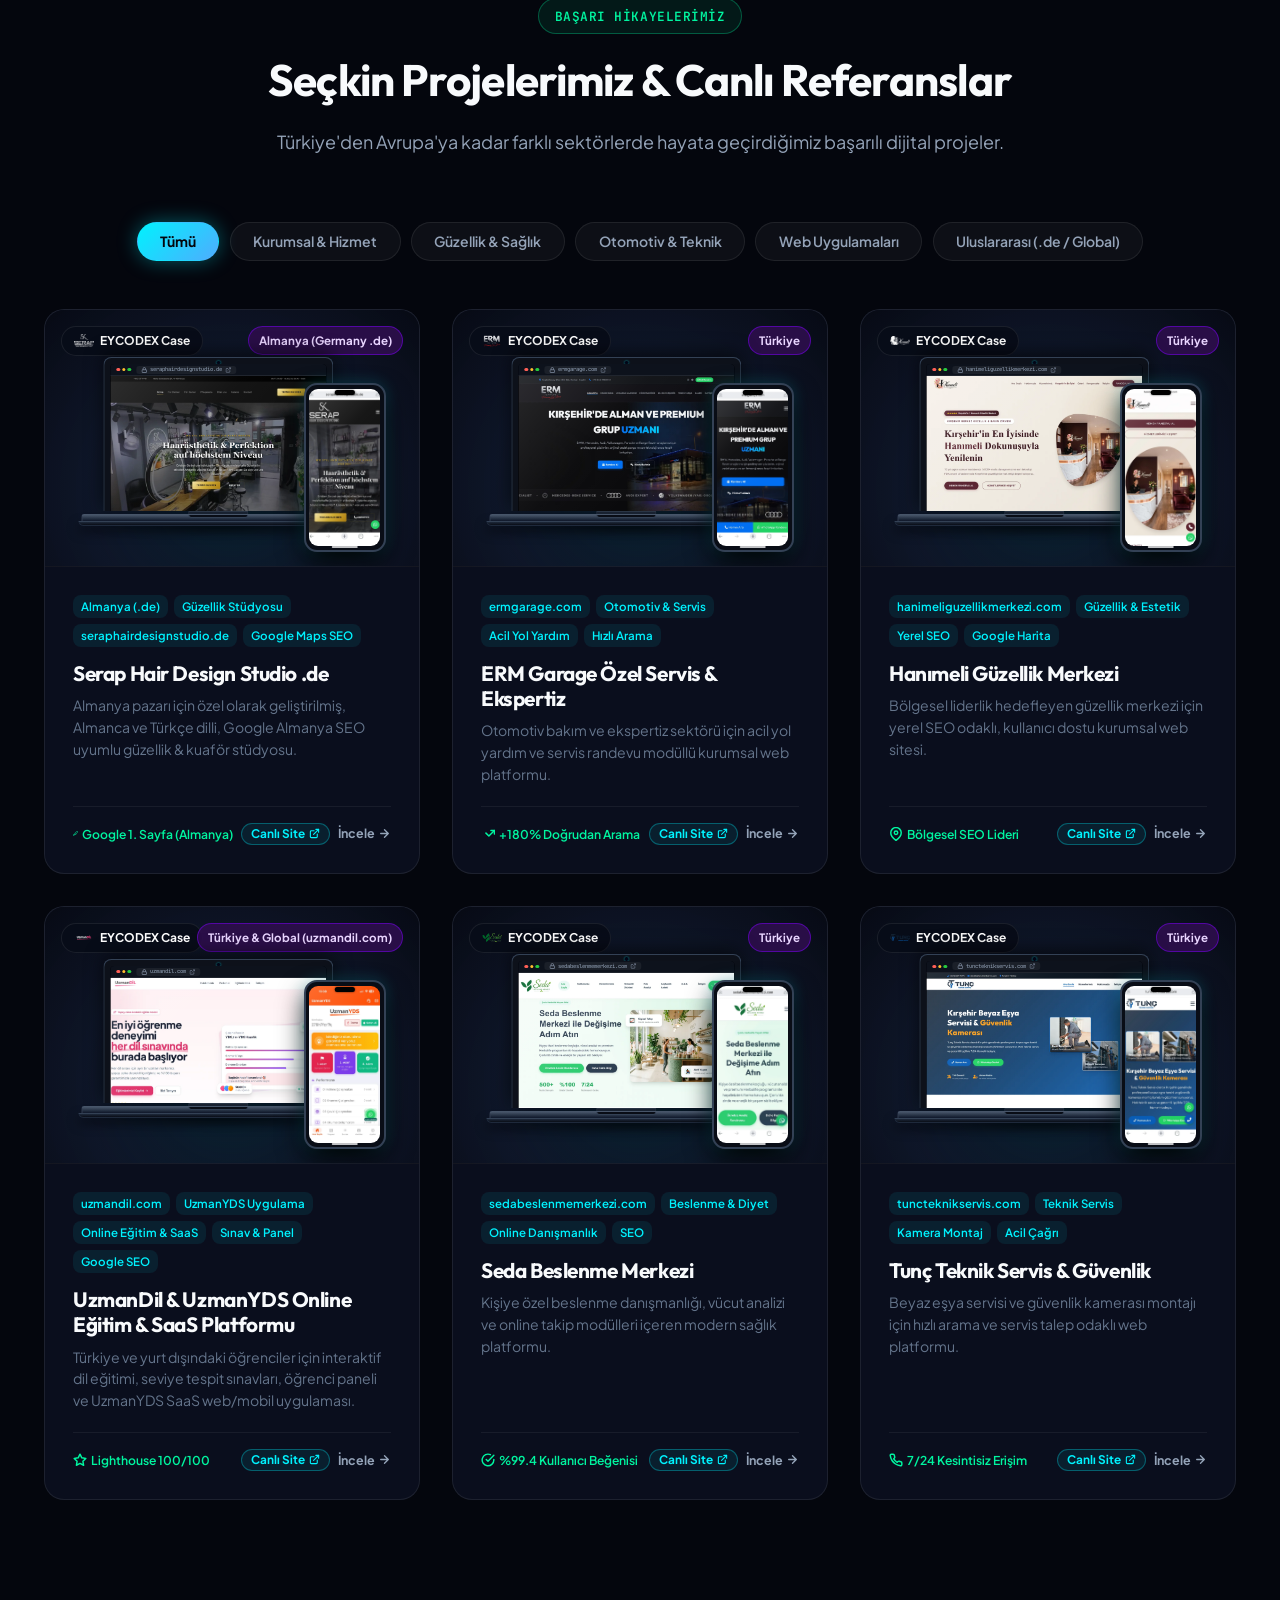
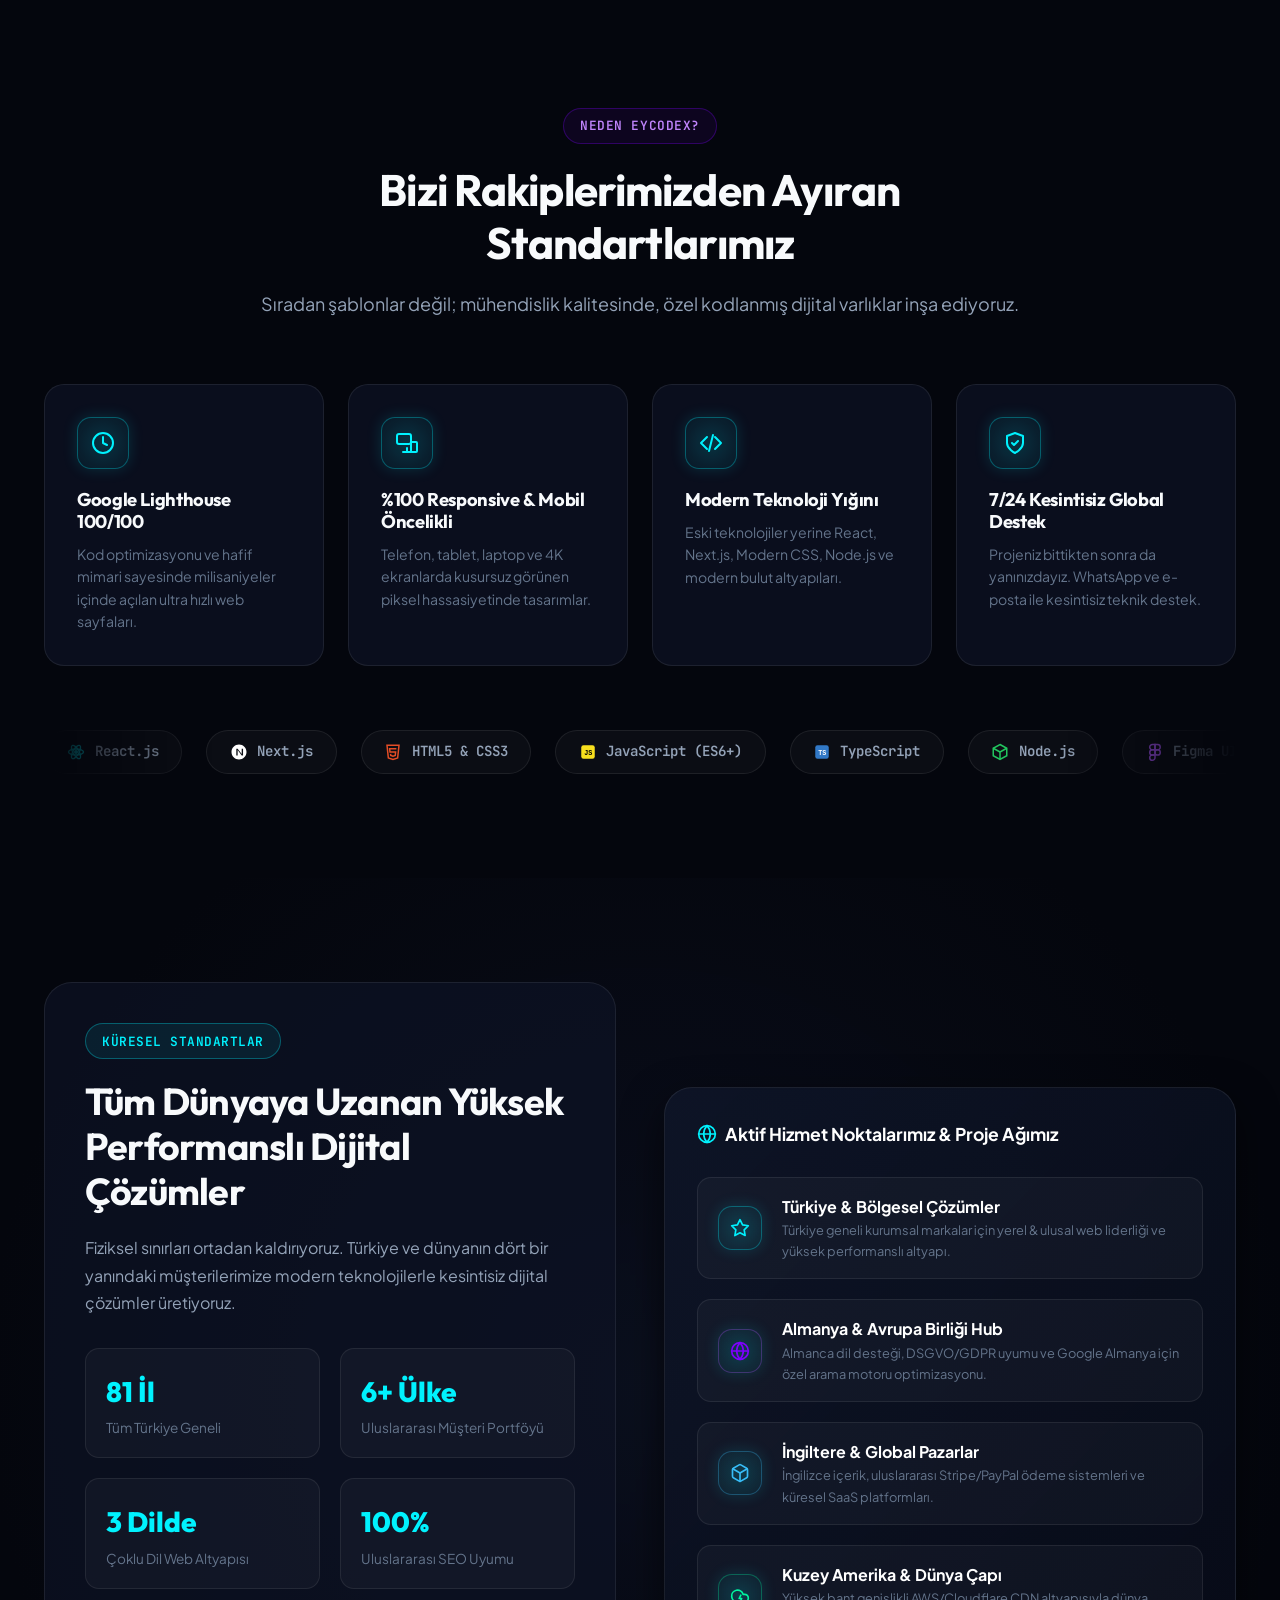
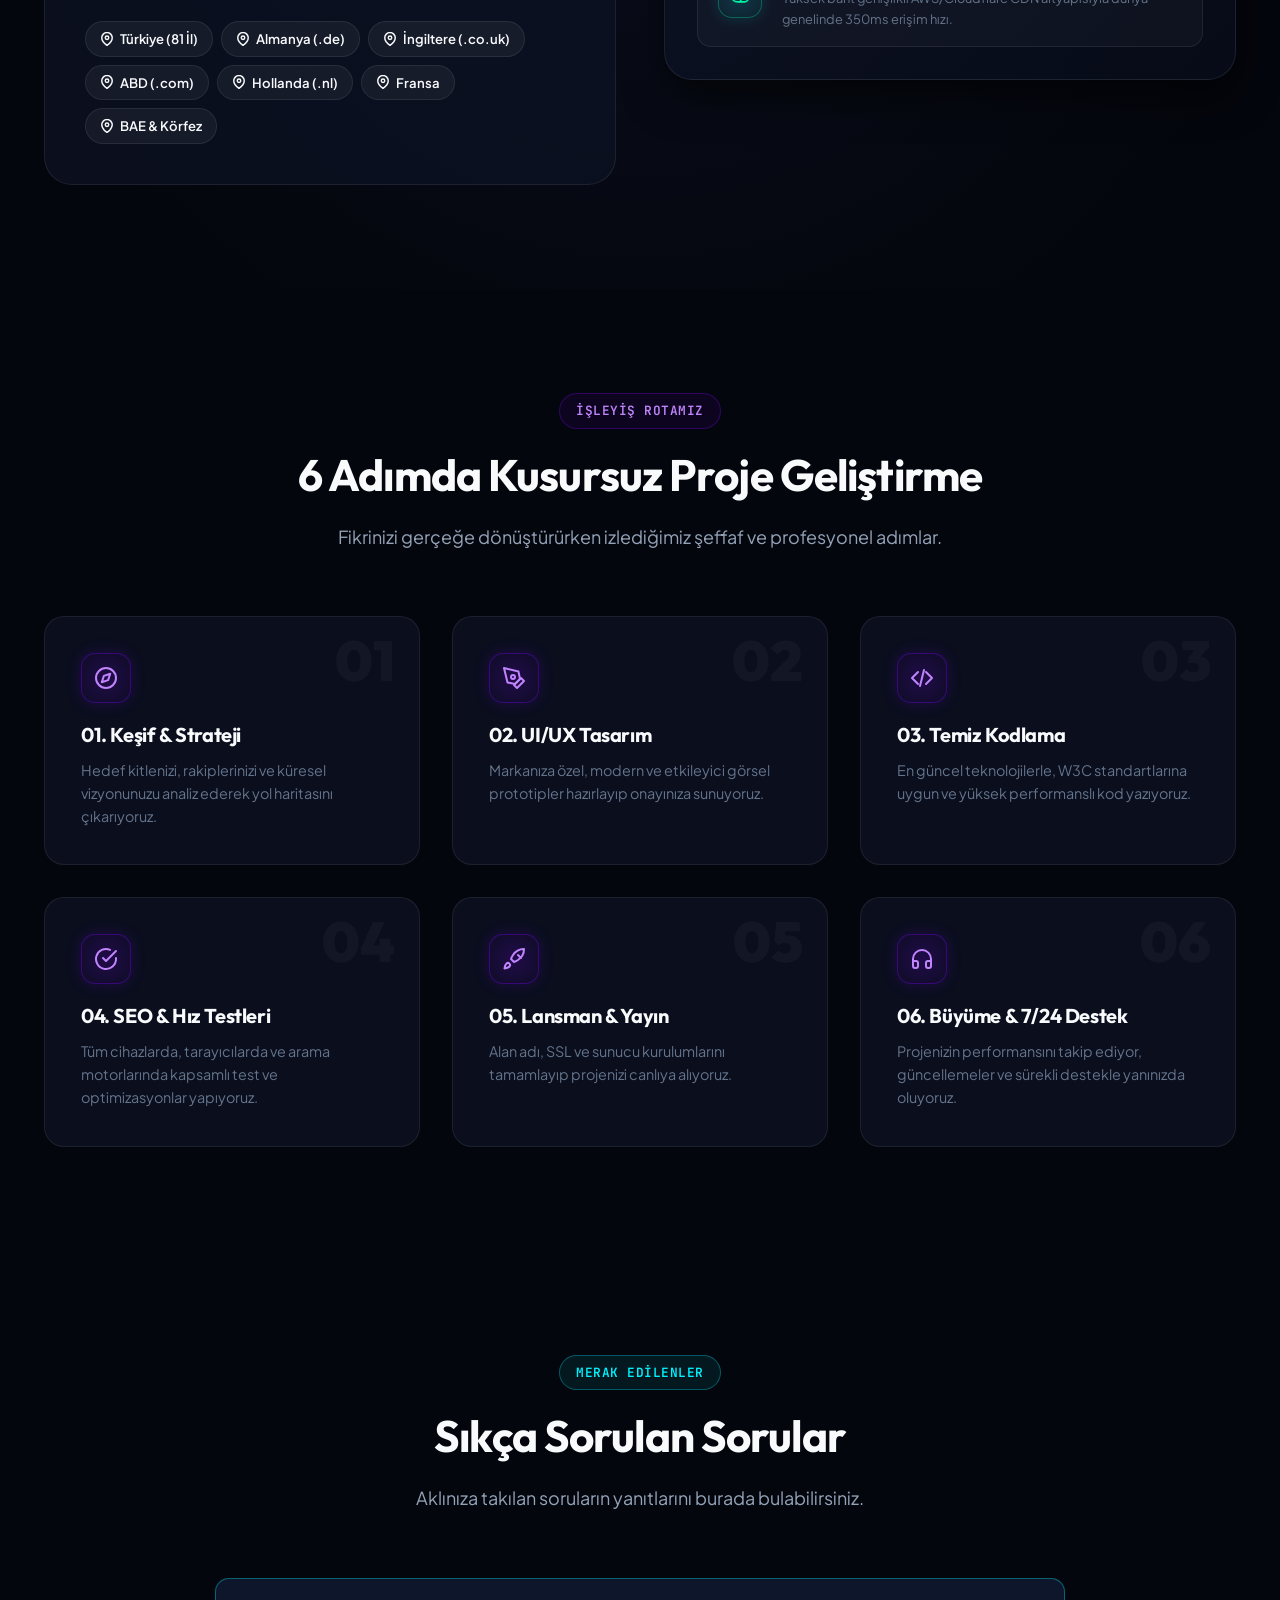
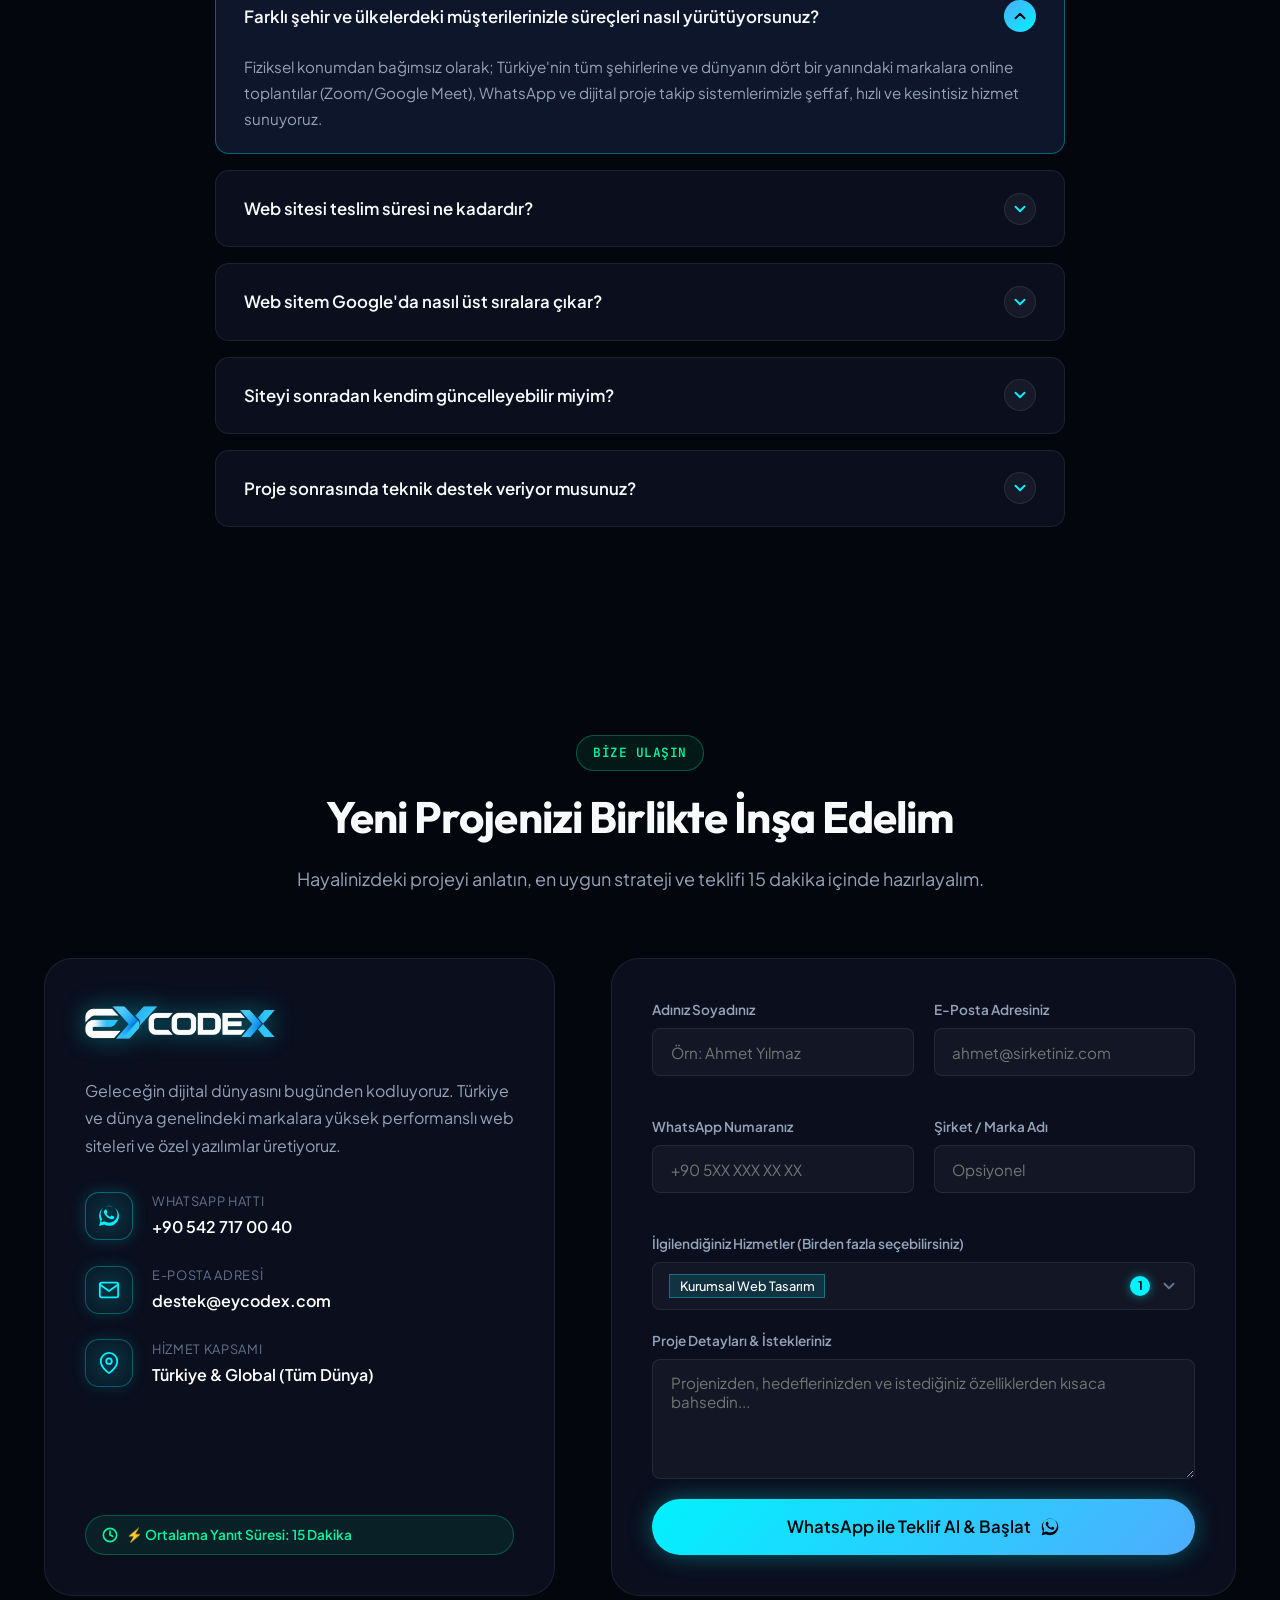
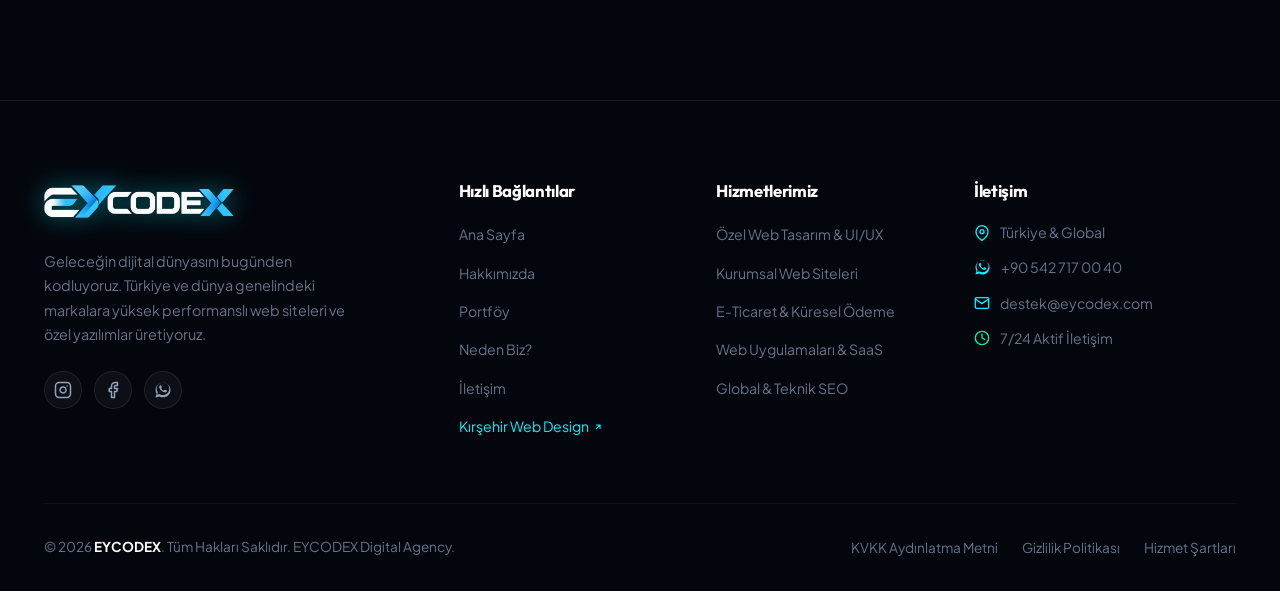
==== commit beb765c3: "feat(cro): Odemeden Once Sitenizi Gorun sifir risk kancasi hero alanina eklendi" ====
--- a/index.html
+++ b/index.html
@@ -265,6 +265,18 @@
               </a>
             </div>
 
+            <!-- Sıfır Risk Garantisi: Ödemeden Önce Sitenizi Görün -->
+            <a href="https://wa.me/905427170040?text=Merhaba%20EYCODEX!%20%C3%96demeden%20%C3%B6nce%20web%20sitemi%20g%C3%B6rmek%20istiyorum.%2024%20saatte%20canl%C4%B1%20taslak%20alabilir%20miyim%3F" target="_blank" class="hero-risk-free-pill" style="display: inline-flex; align-items: center; gap: 12px; margin-top: 1.4rem; padding: 0.75rem 1.4rem; background: linear-gradient(135deg, rgba(16, 185, 129, 0.12) 0%, rgba(6, 182, 212, 0.08) 100%); border: 1px solid rgba(16, 185, 129, 0.35); border-radius: 9999px; text-decoration: none; backdrop-filter: blur(12px); -webkit-backdrop-filter: blur(12px); box-shadow: 0 4px 20px rgba(0, 0, 0, 0.25), 0 0 15px rgba(16, 185, 129, 0.15); transition: all 0.3s ease;">
+              <span style="position: relative; width: 32px; height: 32px; border-radius: 50%; background: rgba(16, 185, 129, 0.2); display: flex; align-items: center; justify-content: center; color: #10b981; flex-shrink: 0;">
+                <svg width="18" height="18" viewBox="0 0 24 24" fill="none" stroke="currentColor" stroke-width="2.5" stroke-linecap="round" stroke-linejoin="round"><path d="M12 22s8-4 8-10V5l-8-3-8 3v7c0 6 8 10 8 10z"/></svg>
+              </span>
+              <span style="display: flex; flex-direction: column; text-align: left;">
+                <strong style="color: #fff; font-size: 0.94rem; font-weight: 700; letter-spacing: -0.01em;">Ödemeden Önce Sitenizi Görün!</strong>
+                <span style="color: var(--text-secondary); font-size: 0.78rem;">24 Saatte Canlı Taslak &bull; Peşinatsız, %100 Sıfır Risk Garantisi</span>
+              </span>
+              <span style="margin-left: 0.5rem; display: inline-flex; align-items: center; gap: 4px; padding: 0.35rem 0.85rem; background: #10b981; color: #042f2e; font-size: 0.78rem; font-weight: 700; border-radius: 9999px; white-space: nowrap;">Taslak İste ↗</span>
+            </a>
+
             <!-- Live Animated Counter Stats -->
             <div class="hero-stats-row">
               <div class="stat-item">
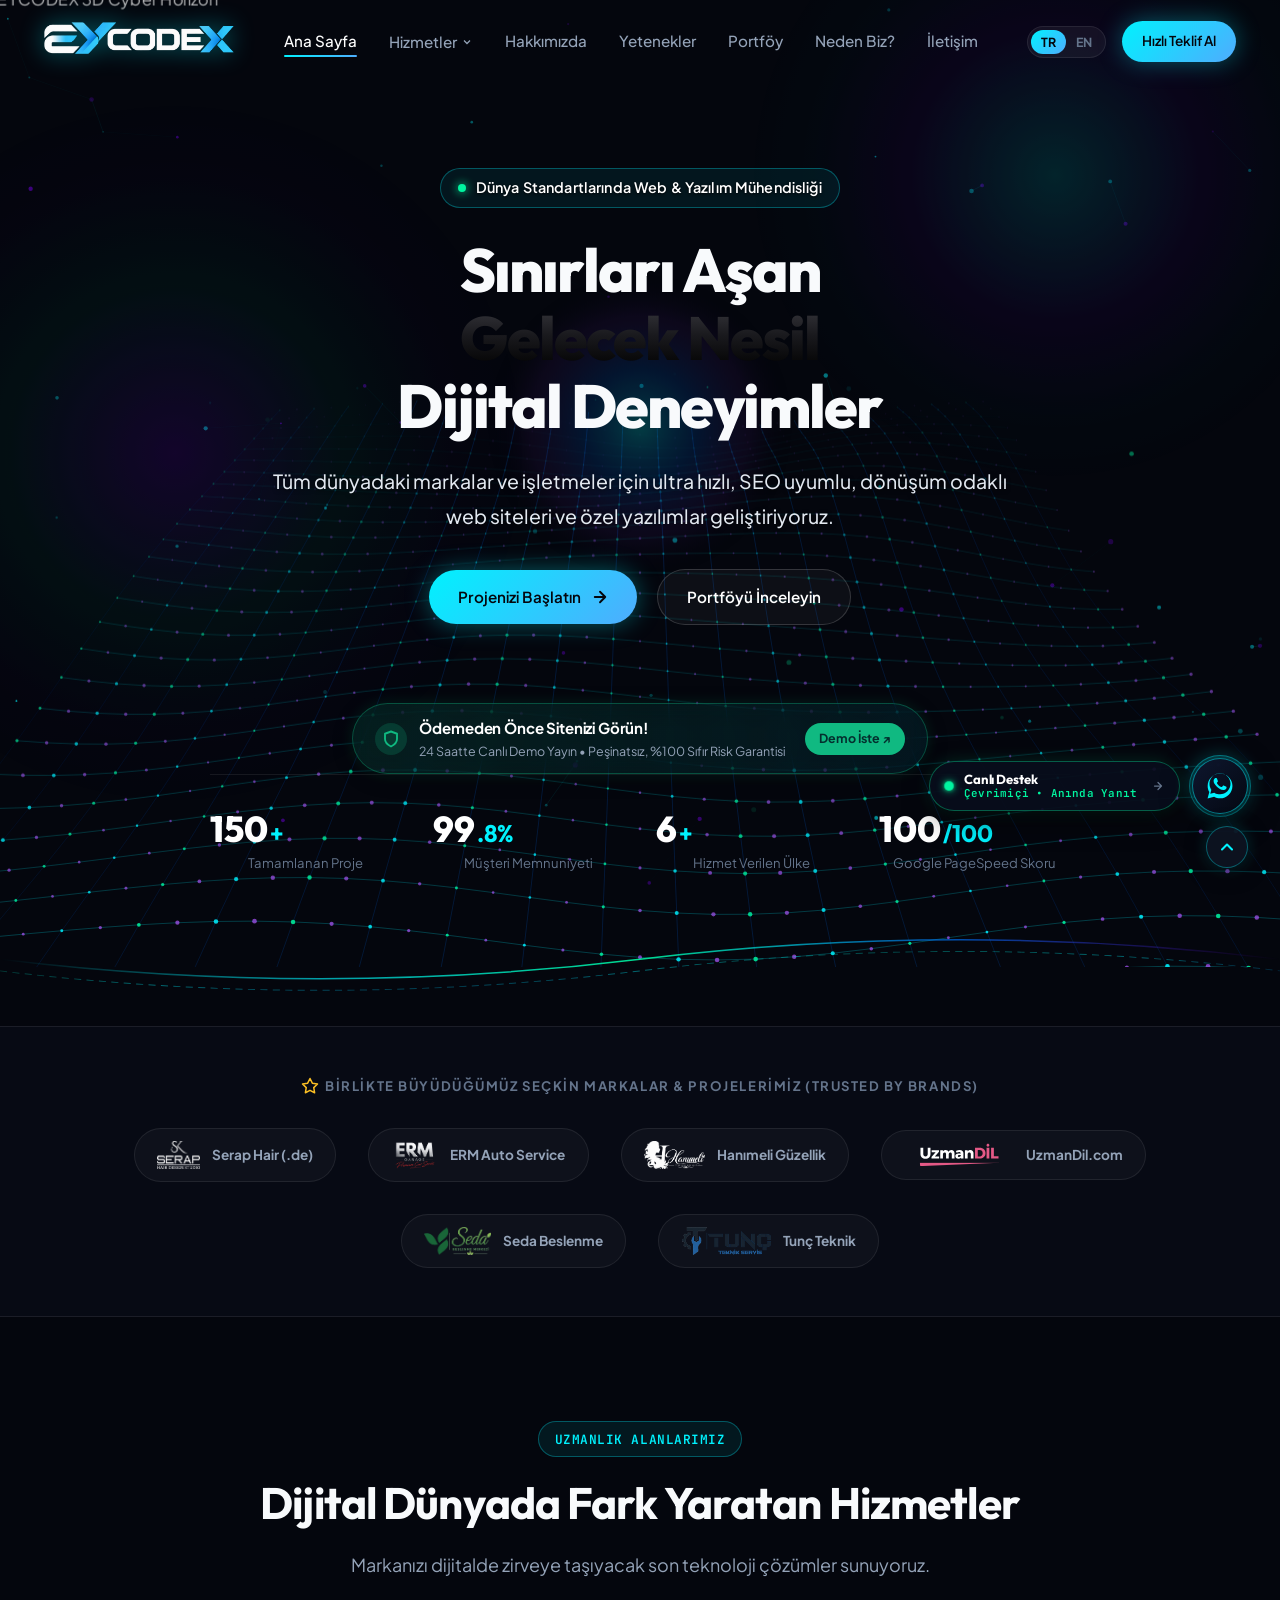
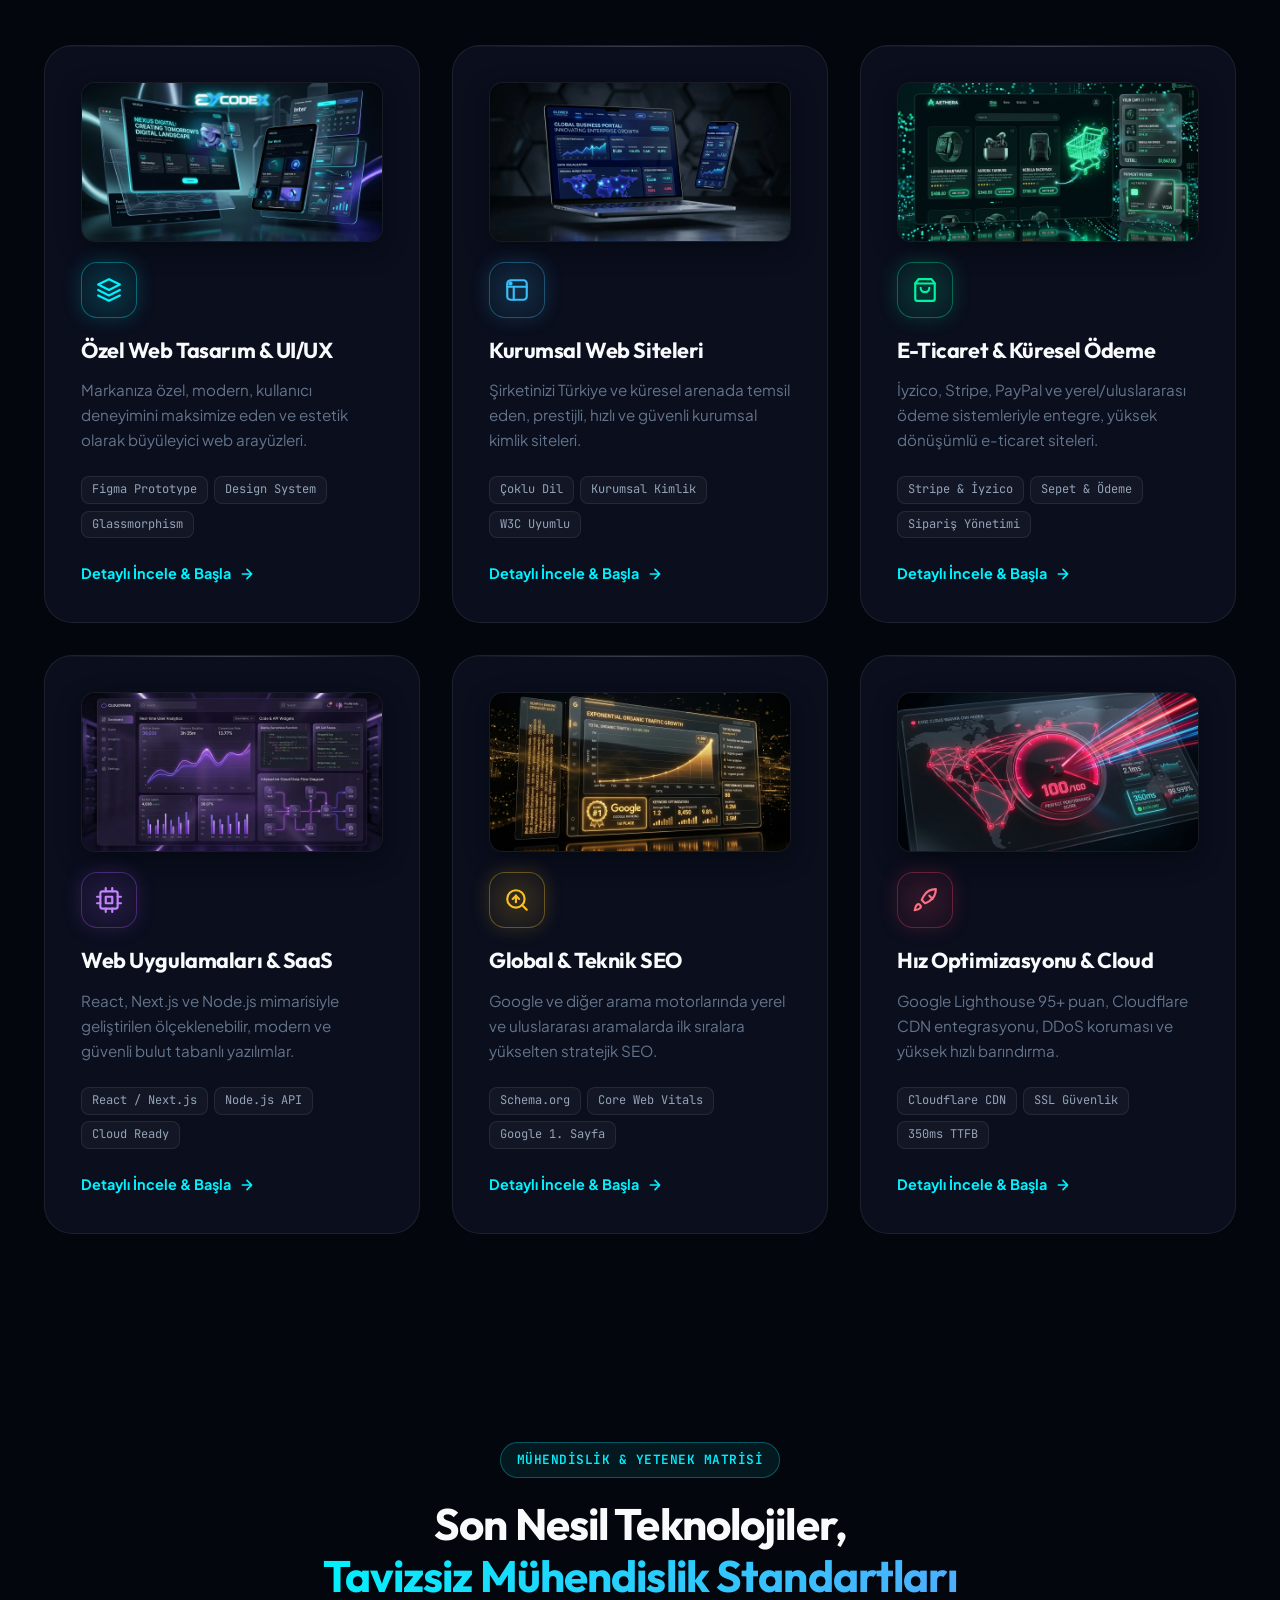
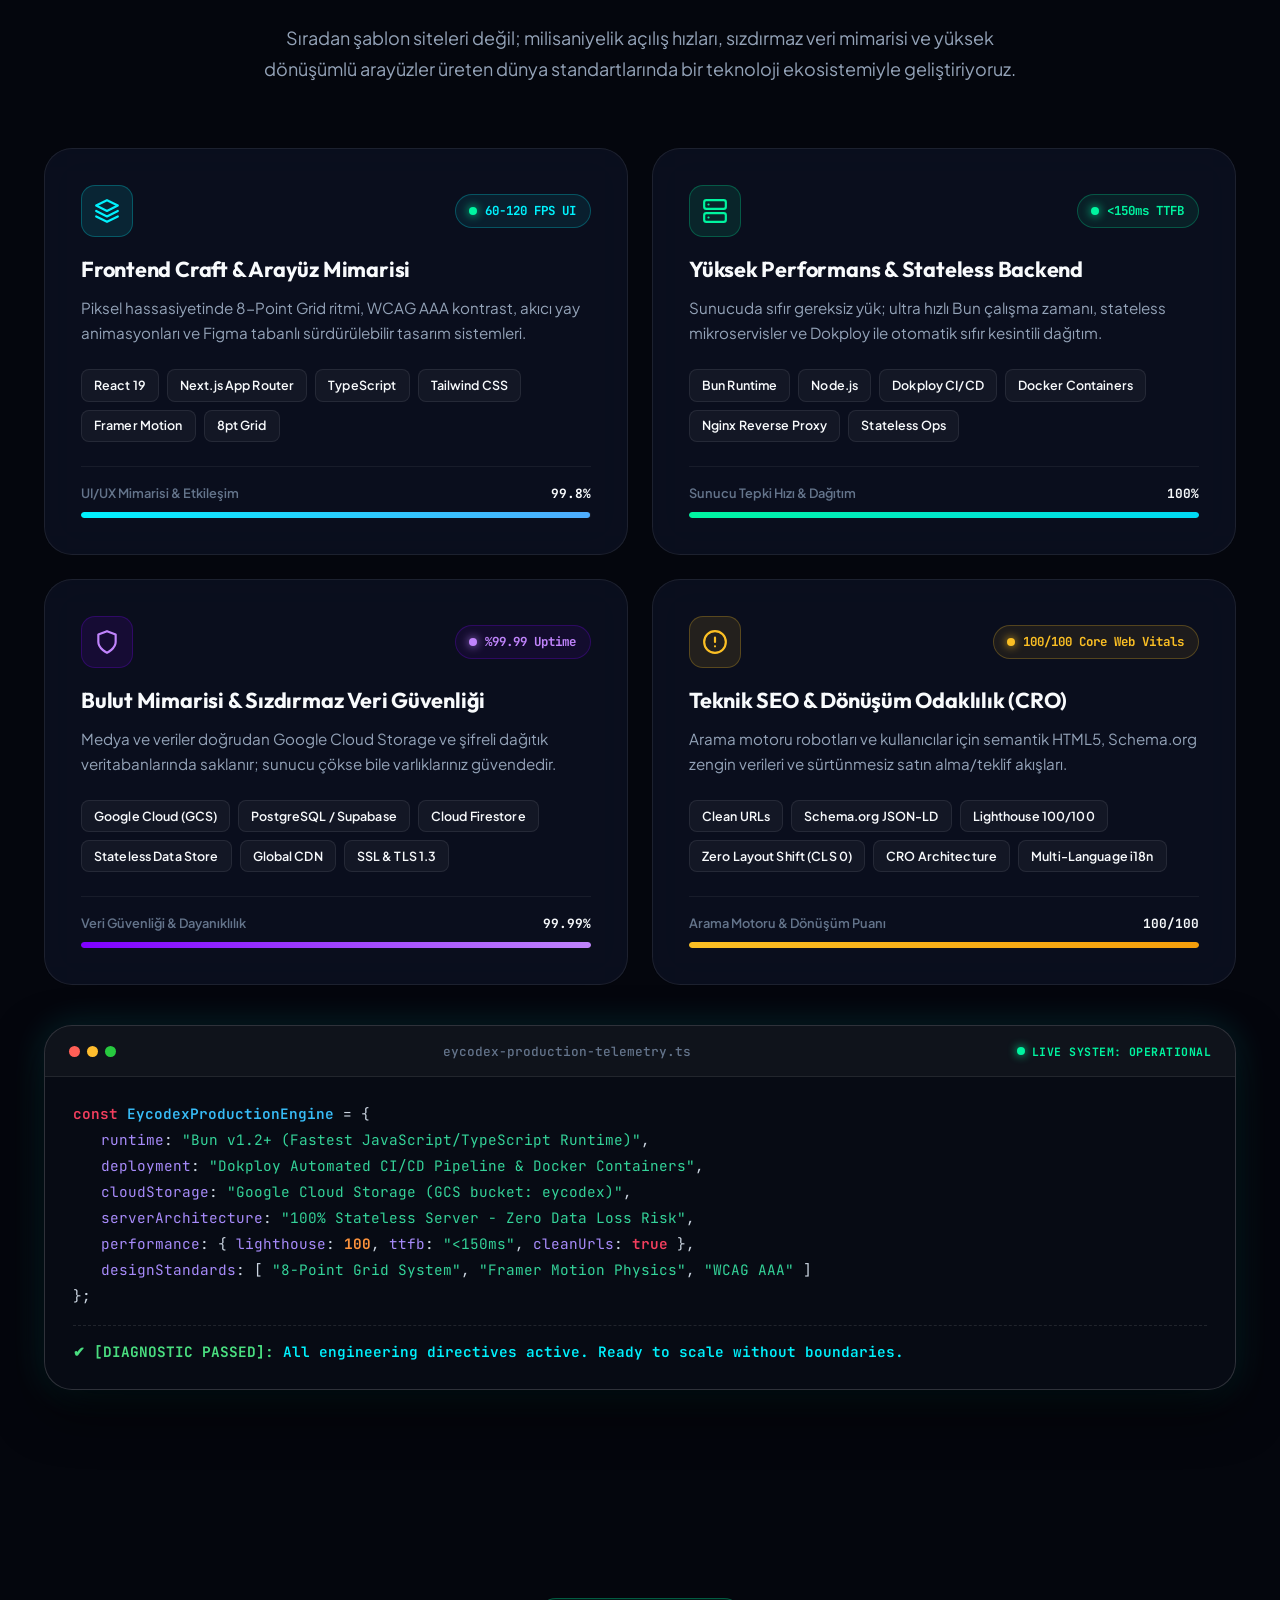
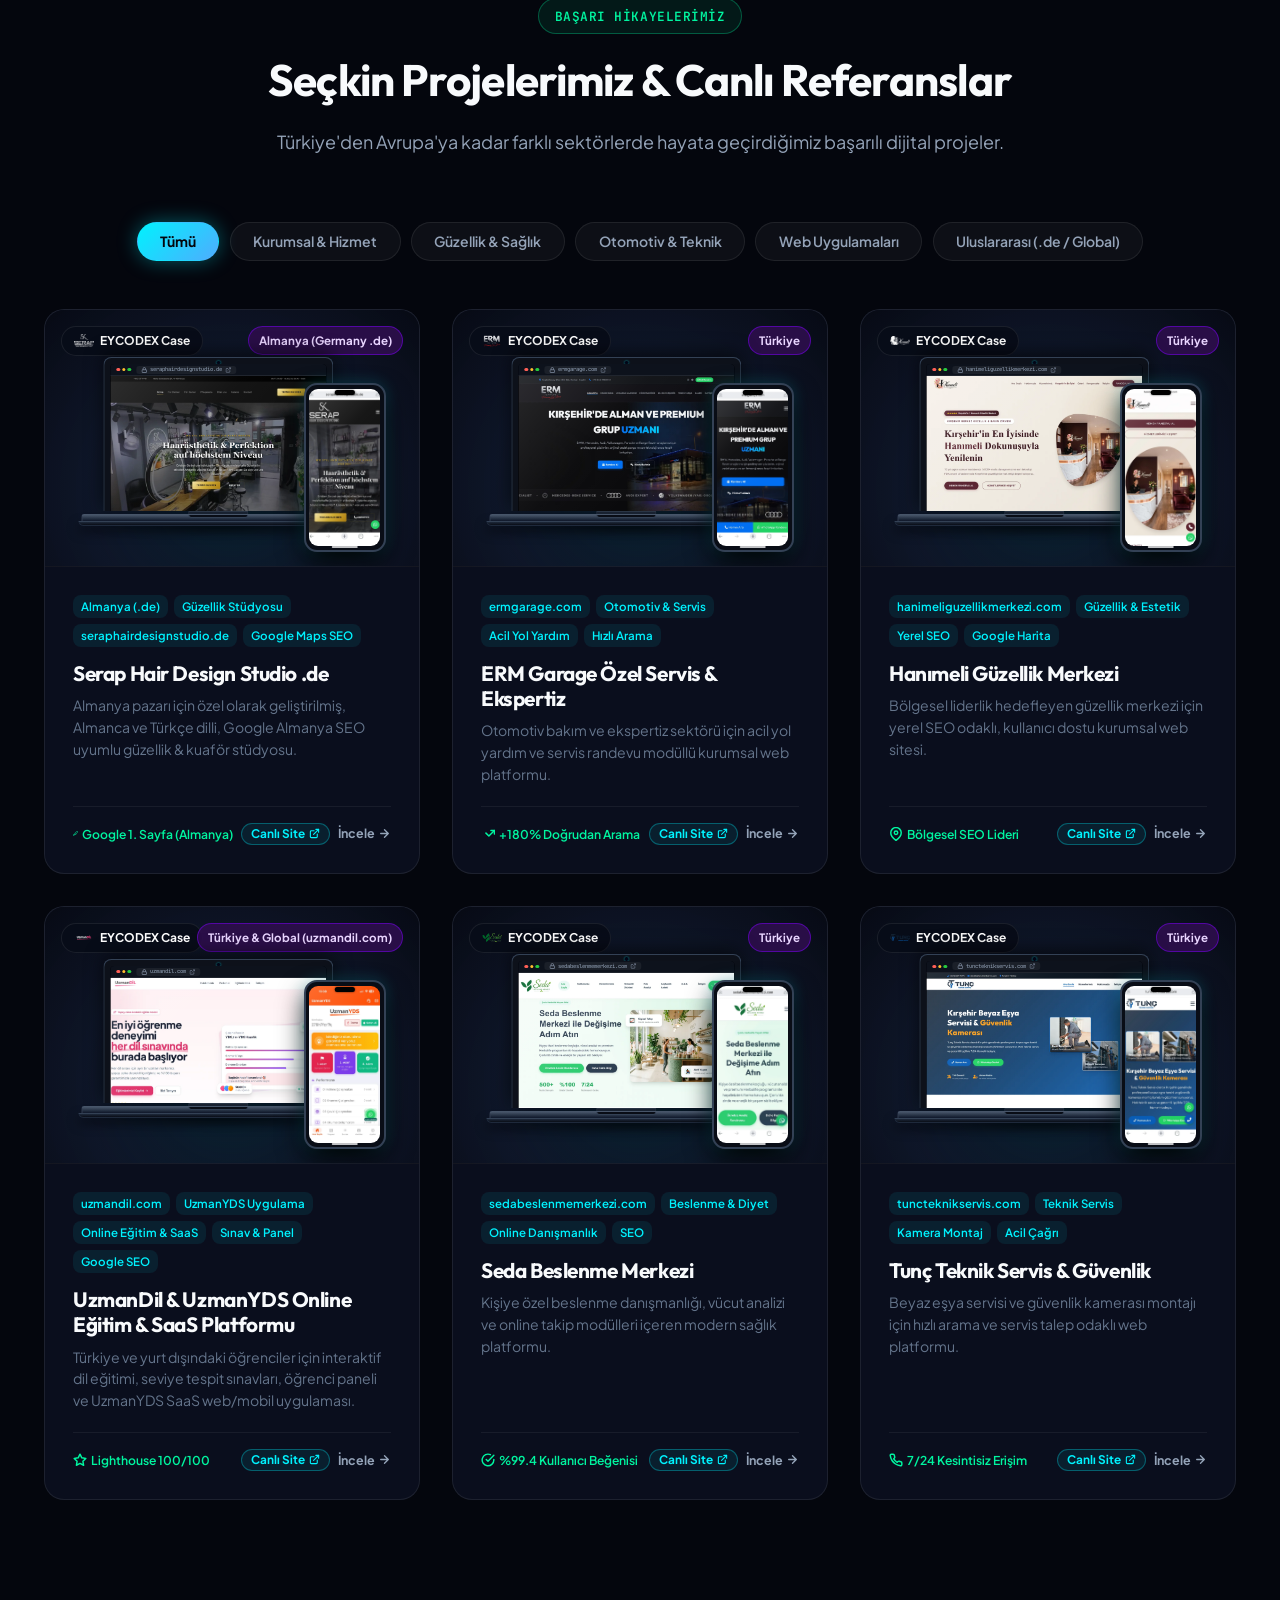
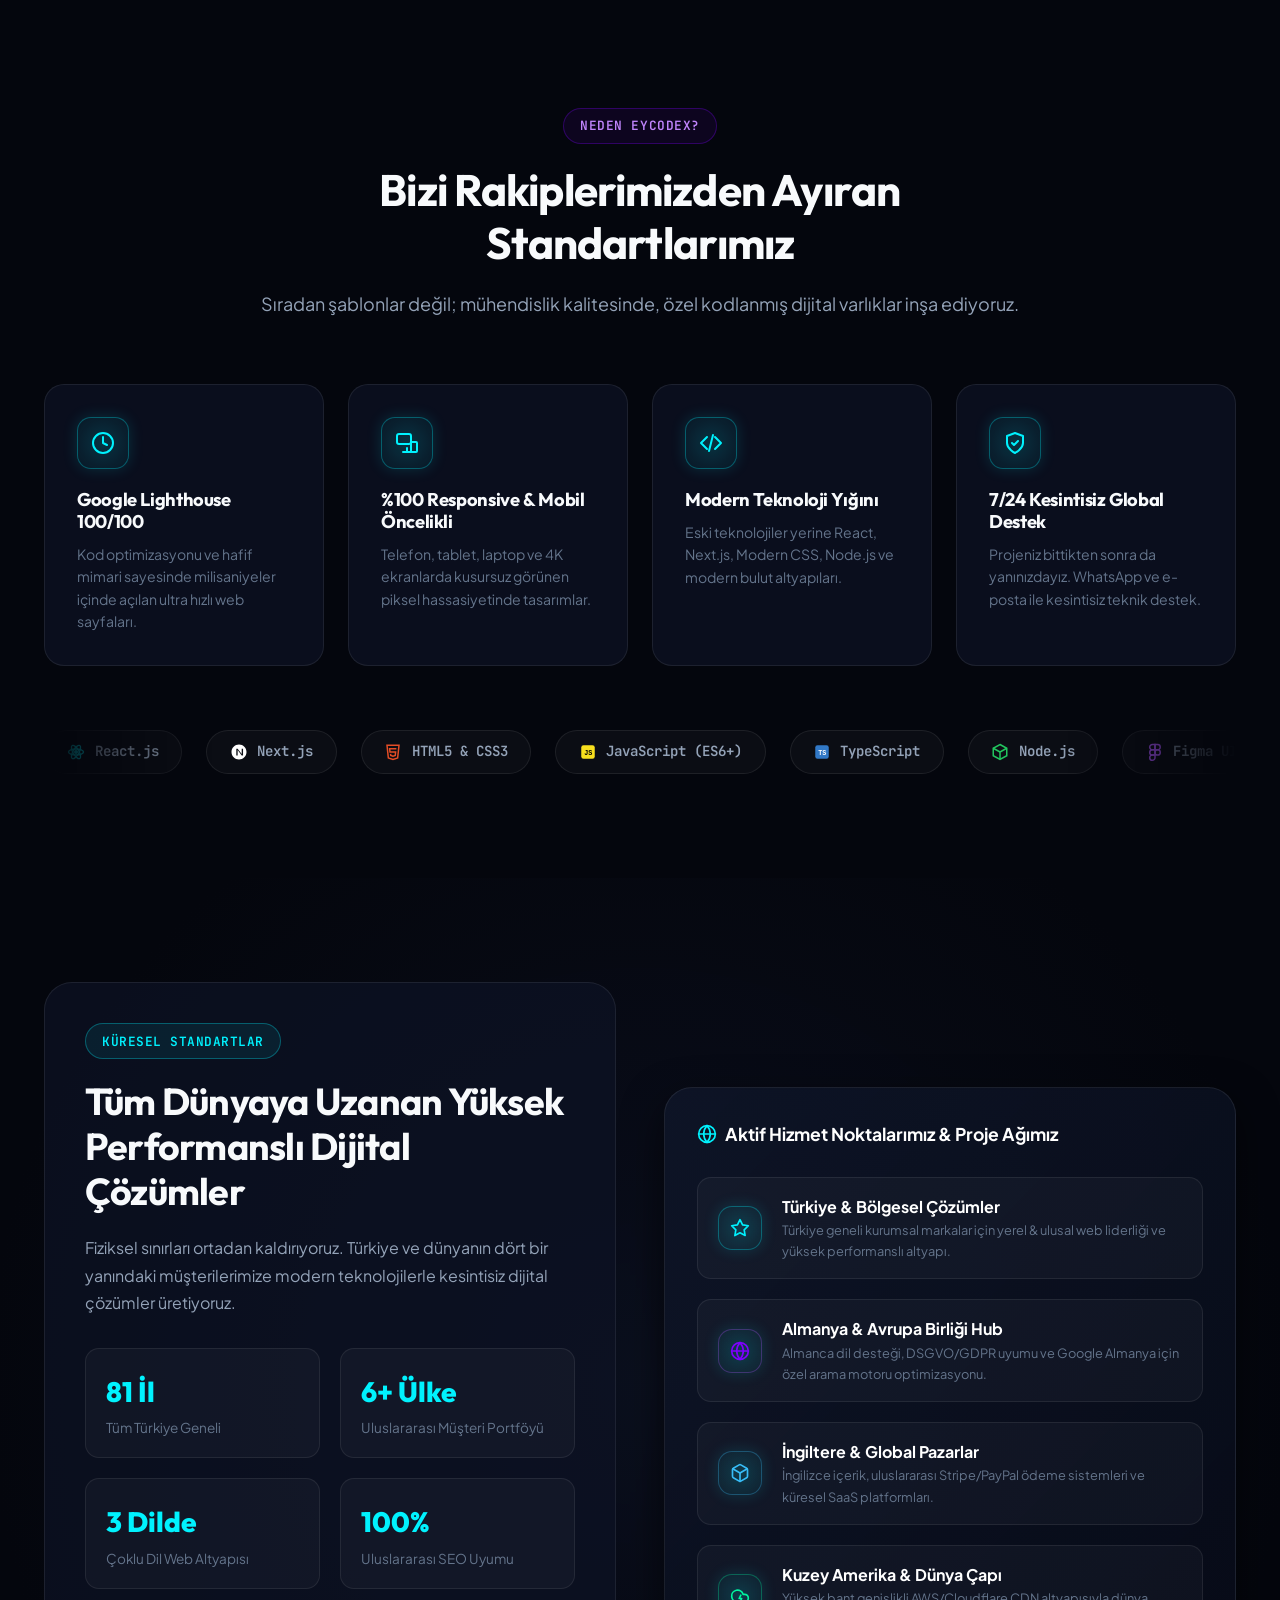
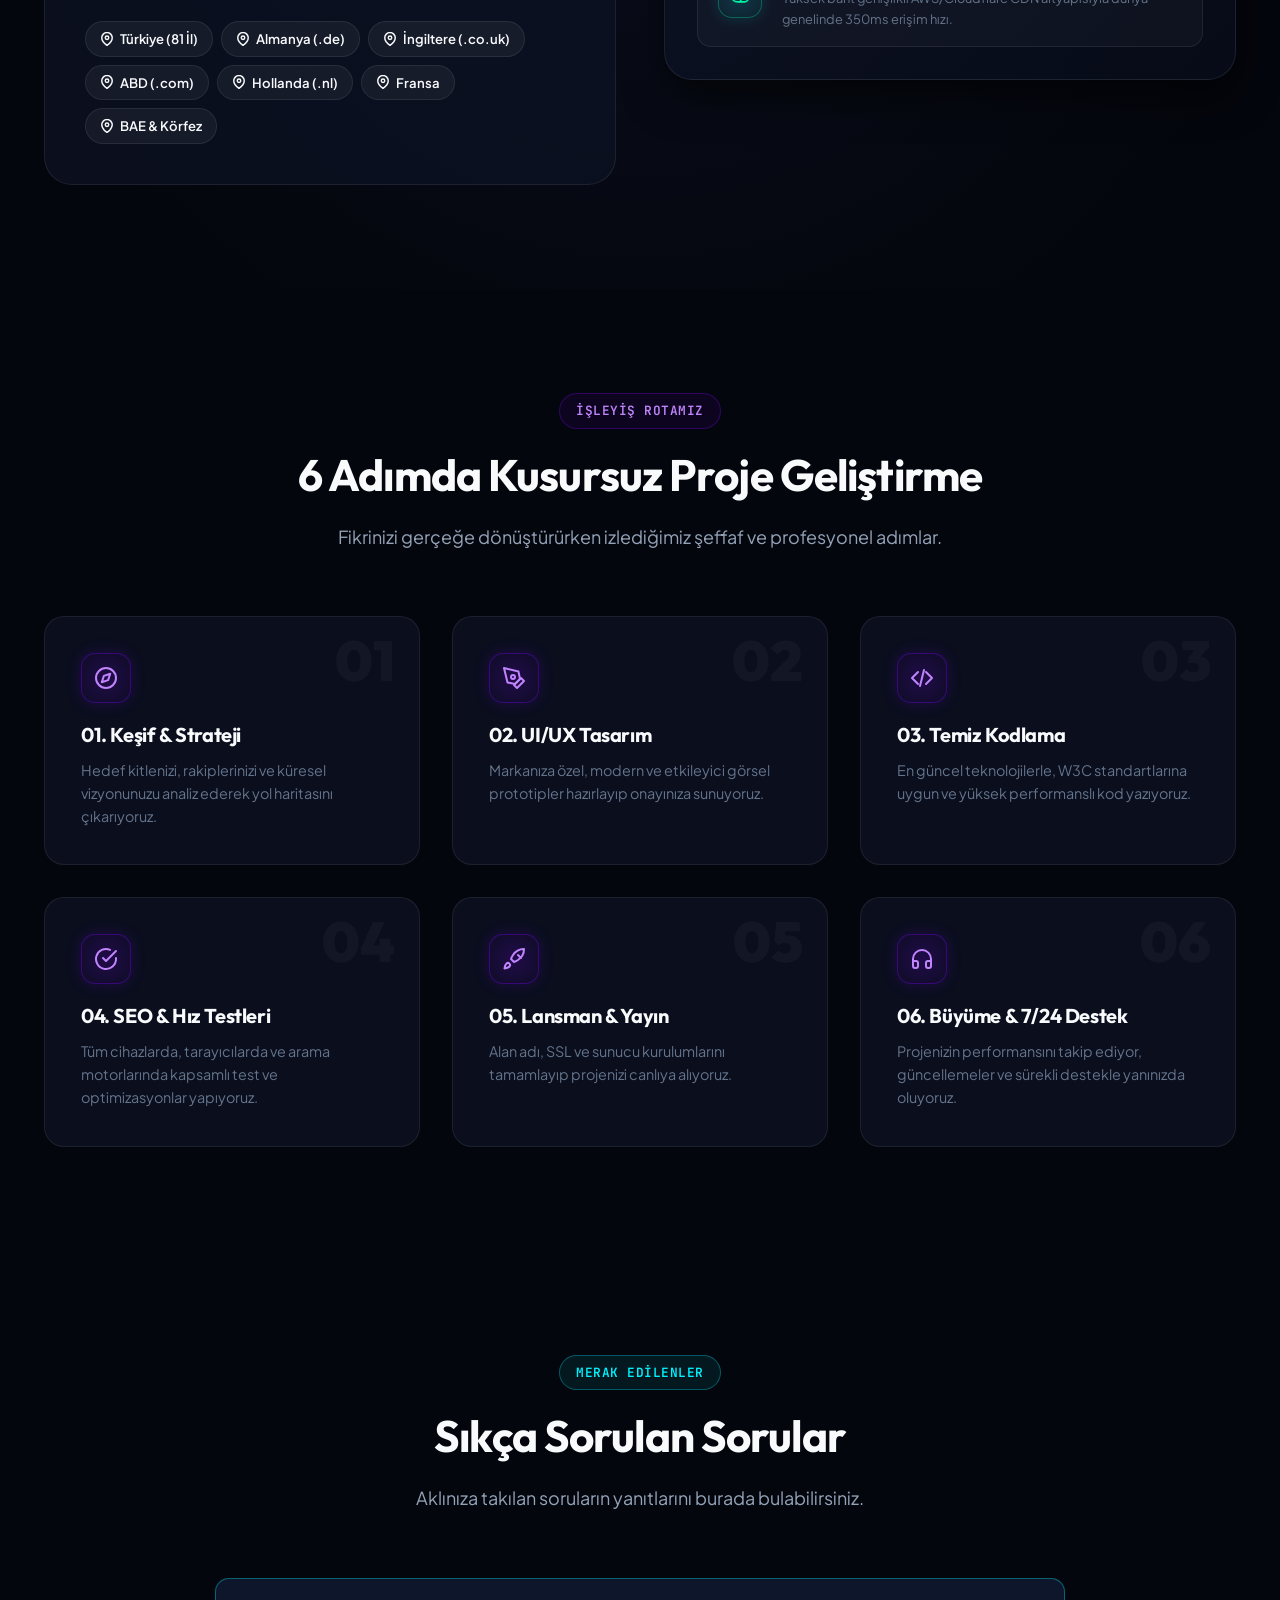
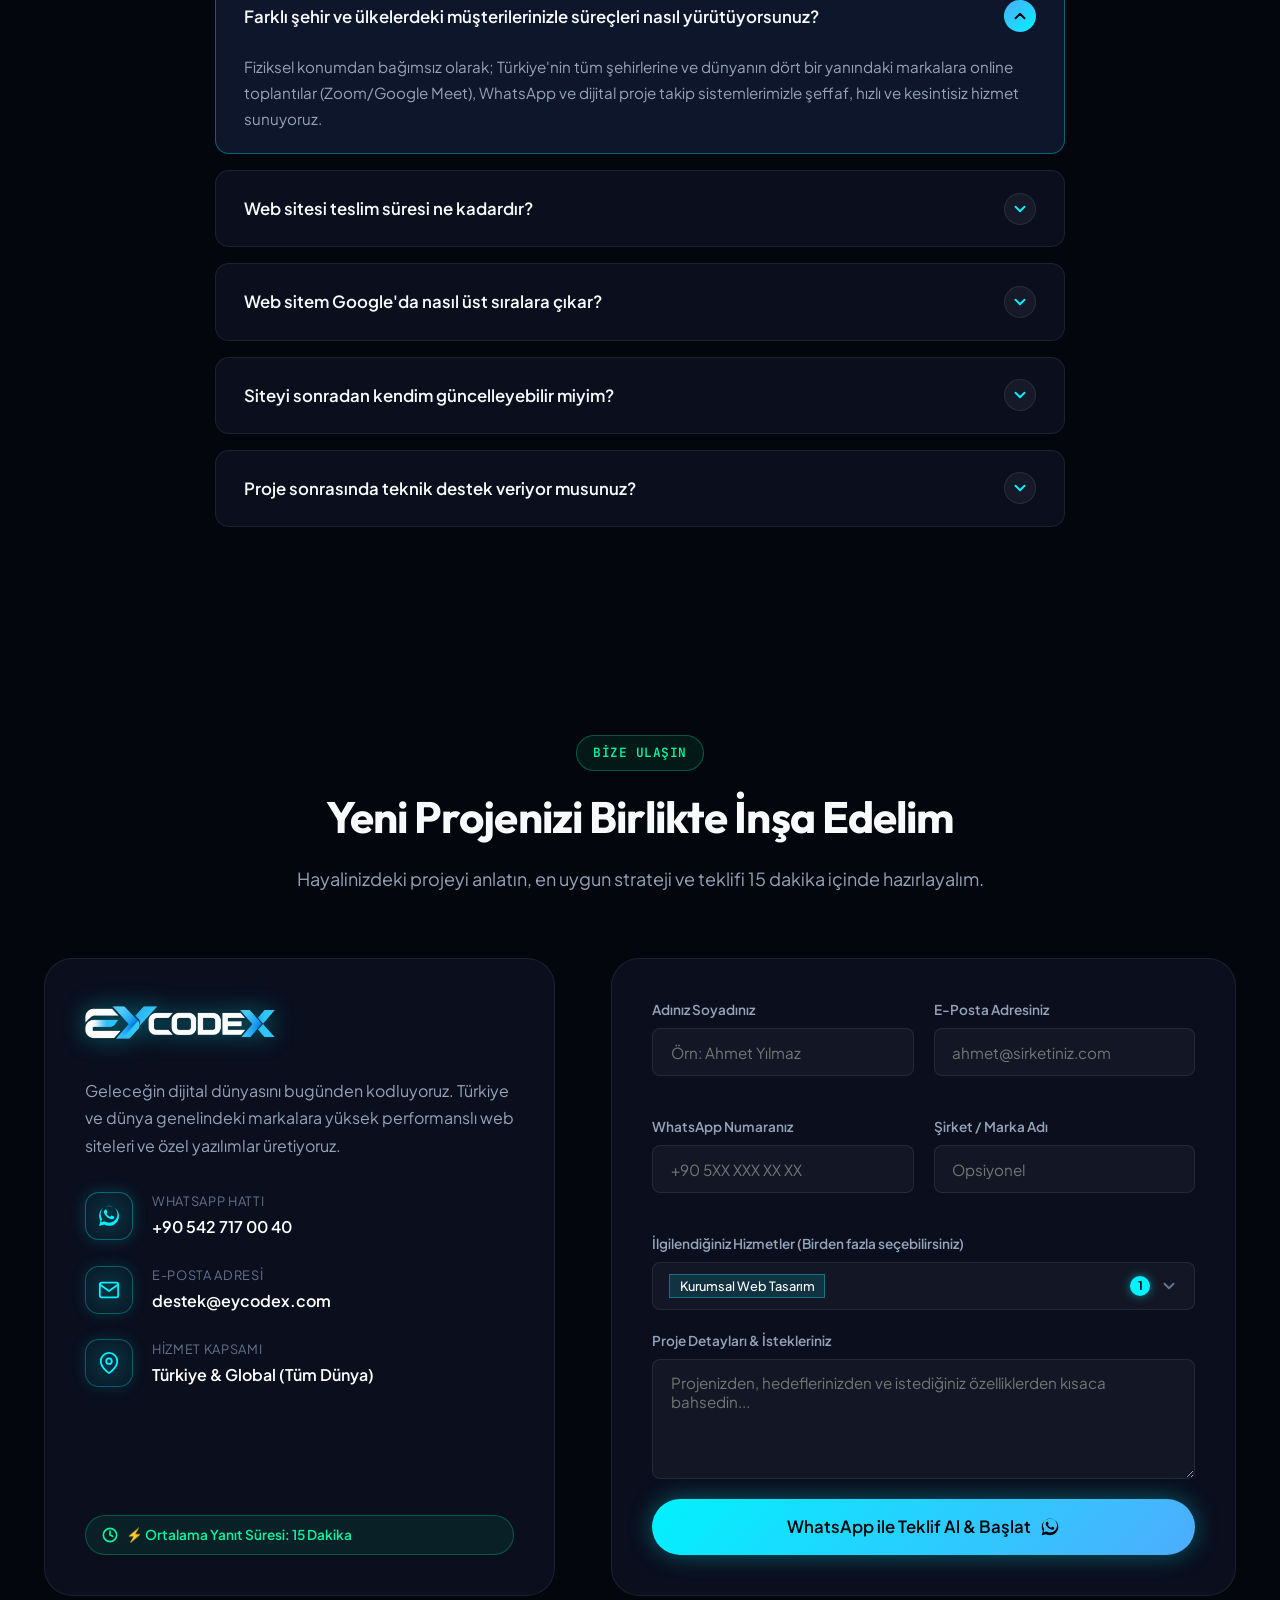
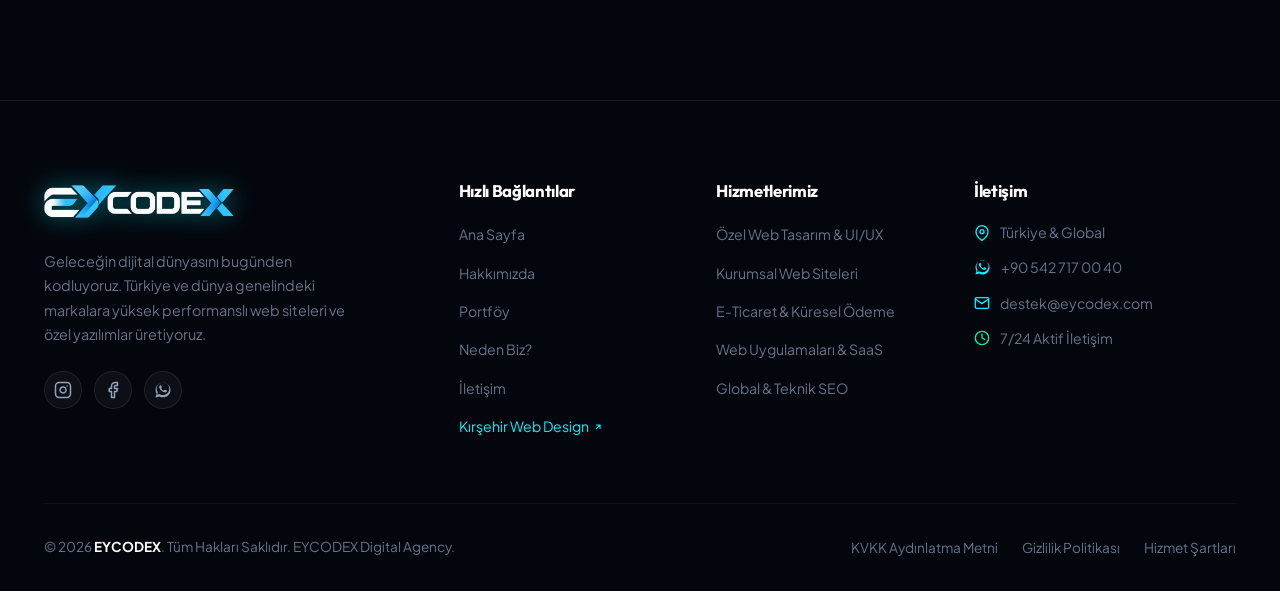
==== commit 655bc52b: "fix(cro): canli demo yayin terminolojisi guncellendi" ====
--- a/index.html
+++ b/index.html
@@ -266,15 +266,15 @@
             </div>
 
             <!-- Sıfır Risk Garantisi: Ödemeden Önce Sitenizi Görün -->
-            <a href="https://wa.me/905427170040?text=Merhaba%20EYCODEX!%20%C3%96demeden%20%C3%B6nce%20web%20sitemi%20g%C3%B6rmek%20istiyorum.%2024%20saatte%20canl%C4%B1%20taslak%20alabilir%20miyim%3F" target="_blank" class="hero-risk-free-pill" style="display: inline-flex; align-items: center; gap: 12px; margin-top: 1.4rem; padding: 0.75rem 1.4rem; background: linear-gradient(135deg, rgba(16, 185, 129, 0.12) 0%, rgba(6, 182, 212, 0.08) 100%); border: 1px solid rgba(16, 185, 129, 0.35); border-radius: 9999px; text-decoration: none; backdrop-filter: blur(12px); -webkit-backdrop-filter: blur(12px); box-shadow: 0 4px 20px rgba(0, 0, 0, 0.25), 0 0 15px rgba(16, 185, 129, 0.15); transition: all 0.3s ease;">
+            <a href="https://wa.me/905427170040?text=Merhaba%20EYCODEX!%20%C3%96demeden%20%C3%B6nce%20web%20sitemi%20g%C3%B6rmek%20istiyorum.%2024%20saatte%20canl%C4%B1%20demo%20yayin%20acabilir%20misiniz%3F" target="_blank" class="hero-risk-free-pill" style="display: inline-flex; align-items: center; gap: 12px; margin-top: 1.4rem; padding: 0.75rem 1.4rem; background: linear-gradient(135deg, rgba(16, 185, 129, 0.12) 0%, rgba(6, 182, 212, 0.08) 100%); border: 1px solid rgba(16, 185, 129, 0.35); border-radius: 9999px; text-decoration: none; backdrop-filter: blur(12px); -webkit-backdrop-filter: blur(12px); box-shadow: 0 4px 20px rgba(0, 0, 0, 0.25), 0 0 15px rgba(16, 185, 129, 0.15); transition: all 0.3s ease;">
               <span style="position: relative; width: 32px; height: 32px; border-radius: 50%; background: rgba(16, 185, 129, 0.2); display: flex; align-items: center; justify-content: center; color: #10b981; flex-shrink: 0;">
                 <svg width="18" height="18" viewBox="0 0 24 24" fill="none" stroke="currentColor" stroke-width="2.5" stroke-linecap="round" stroke-linejoin="round"><path d="M12 22s8-4 8-10V5l-8-3-8 3v7c0 6 8 10 8 10z"/></svg>
               </span>
               <span style="display: flex; flex-direction: column; text-align: left;">
                 <strong style="color: #fff; font-size: 0.94rem; font-weight: 700; letter-spacing: -0.01em;">Ödemeden Önce Sitenizi Görün!</strong>
-                <span style="color: var(--text-secondary); font-size: 0.78rem;">24 Saatte Canlı Taslak &bull; Peşinatsız, %100 Sıfır Risk Garantisi</span>
+                <span style="color: var(--text-secondary); font-size: 0.78rem;">24 Saatte Canlı Demo Yayın &bull; Peşinatsız, %100 Sıfır Risk Garantisi</span>
               </span>
-              <span style="margin-left: 0.5rem; display: inline-flex; align-items: center; gap: 4px; padding: 0.35rem 0.85rem; background: #10b981; color: #042f2e; font-size: 0.78rem; font-weight: 700; border-radius: 9999px; white-space: nowrap;">Taslak İste ↗</span>
+              <span style="margin-left: 0.5rem; display: inline-flex; align-items: center; gap: 4px; padding: 0.35rem 0.85rem; background: #10b981; color: #042f2e; font-size: 0.78rem; font-weight: 700; border-radius: 9999px; white-space: nowrap;">Demo İste ↗</span>
             </a>
 
             <!-- Live Animated Counter Stats -->
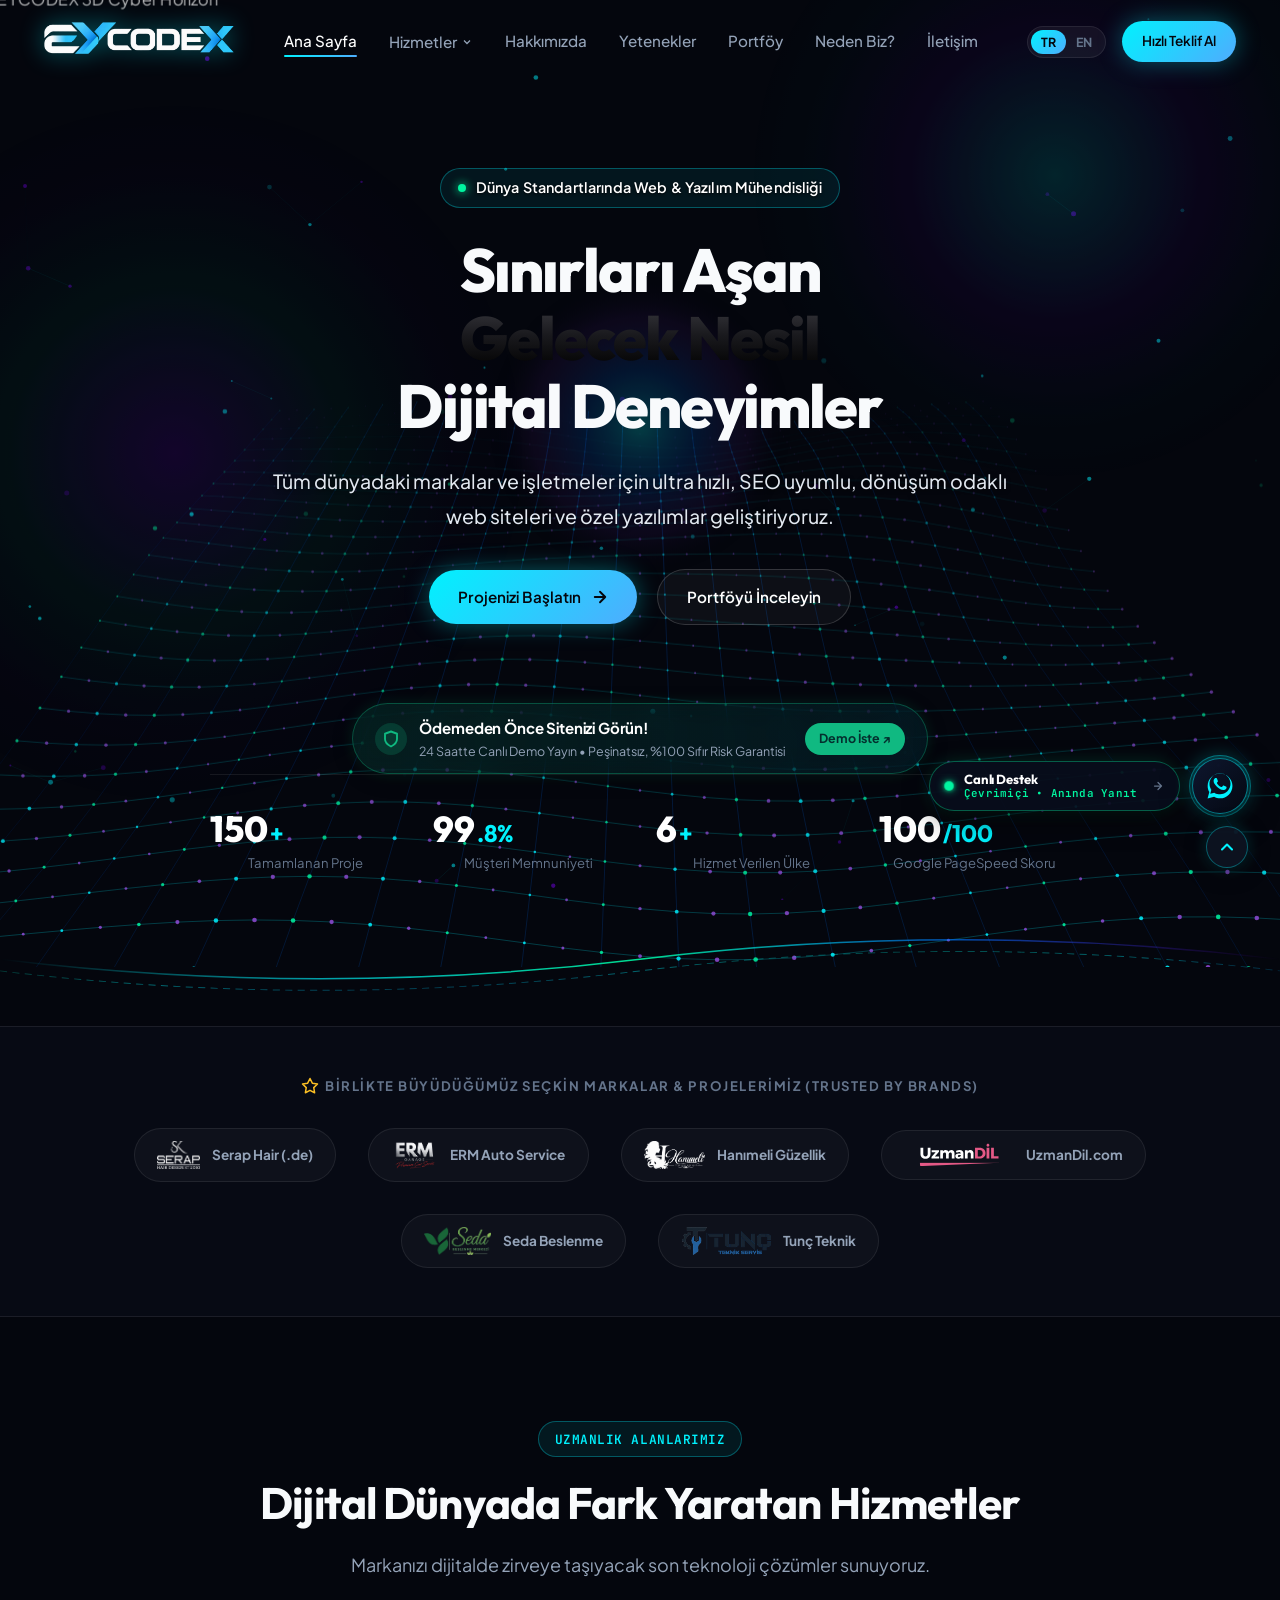
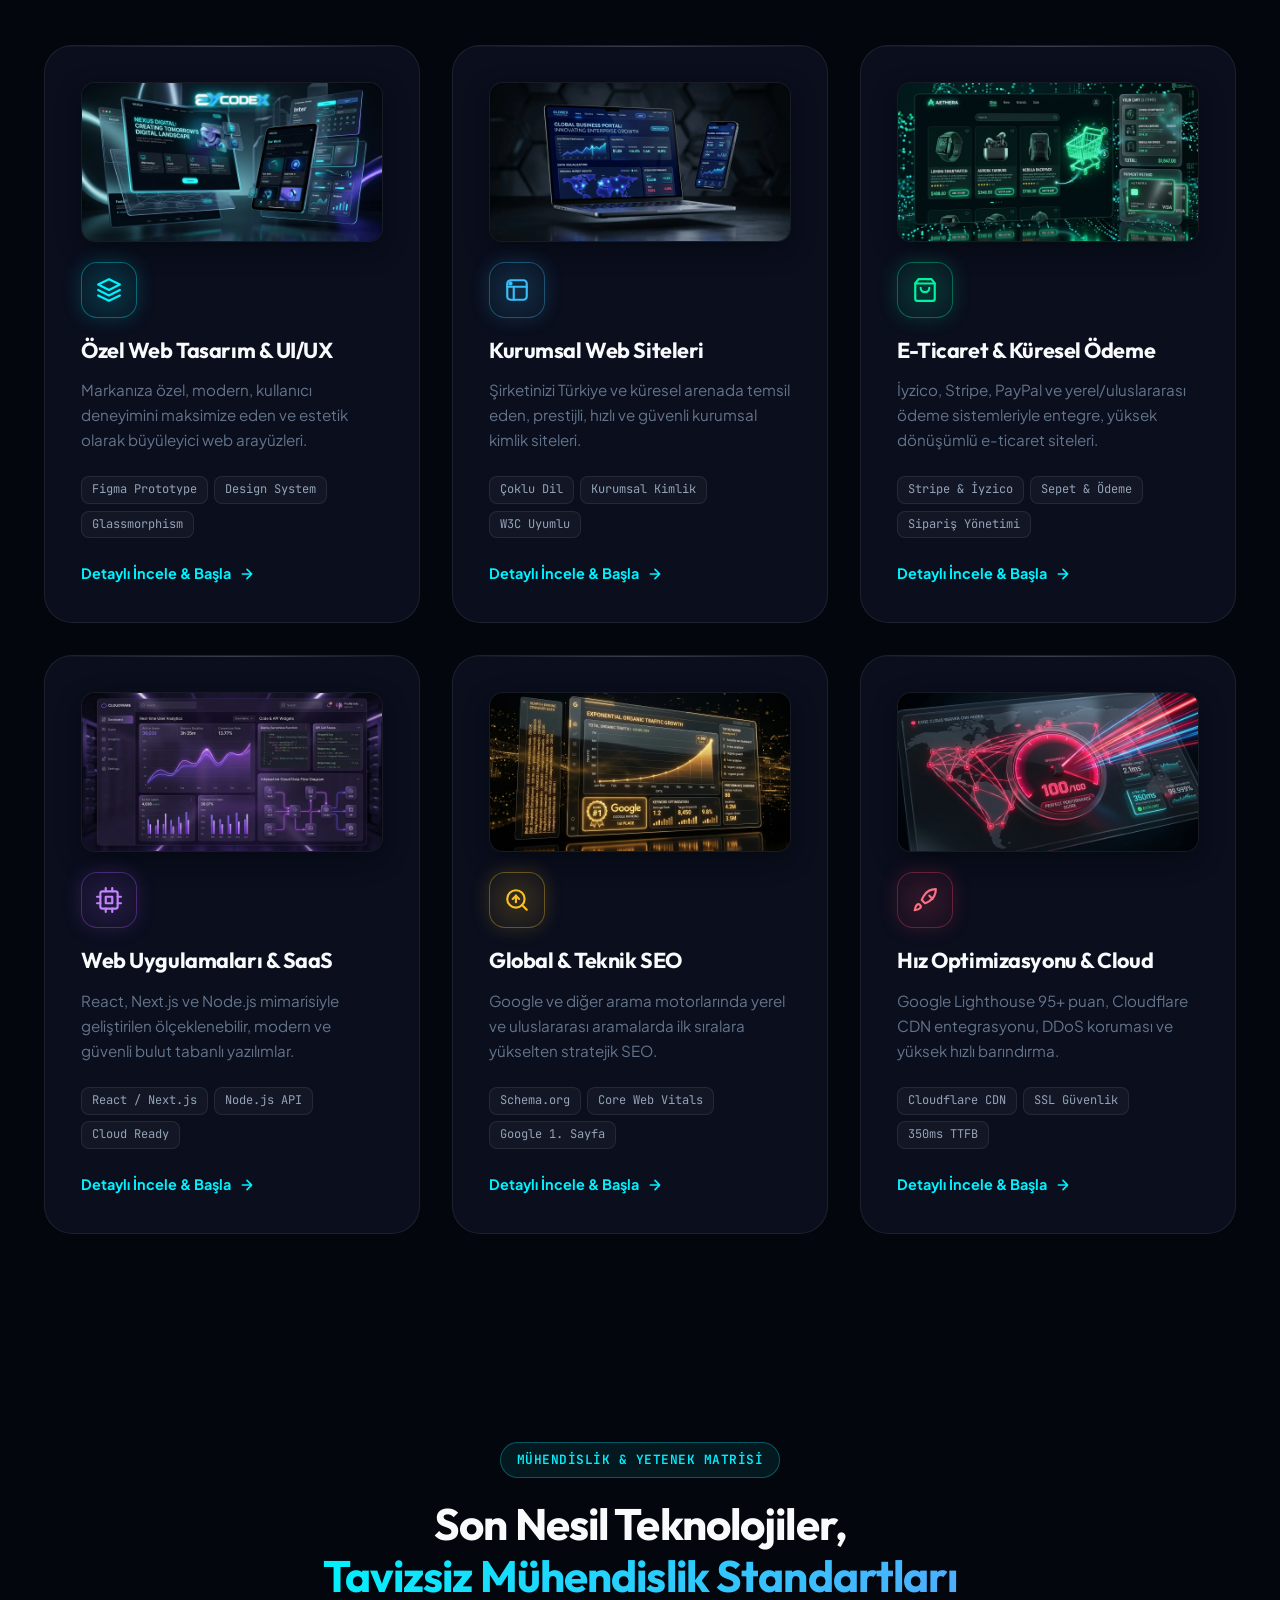
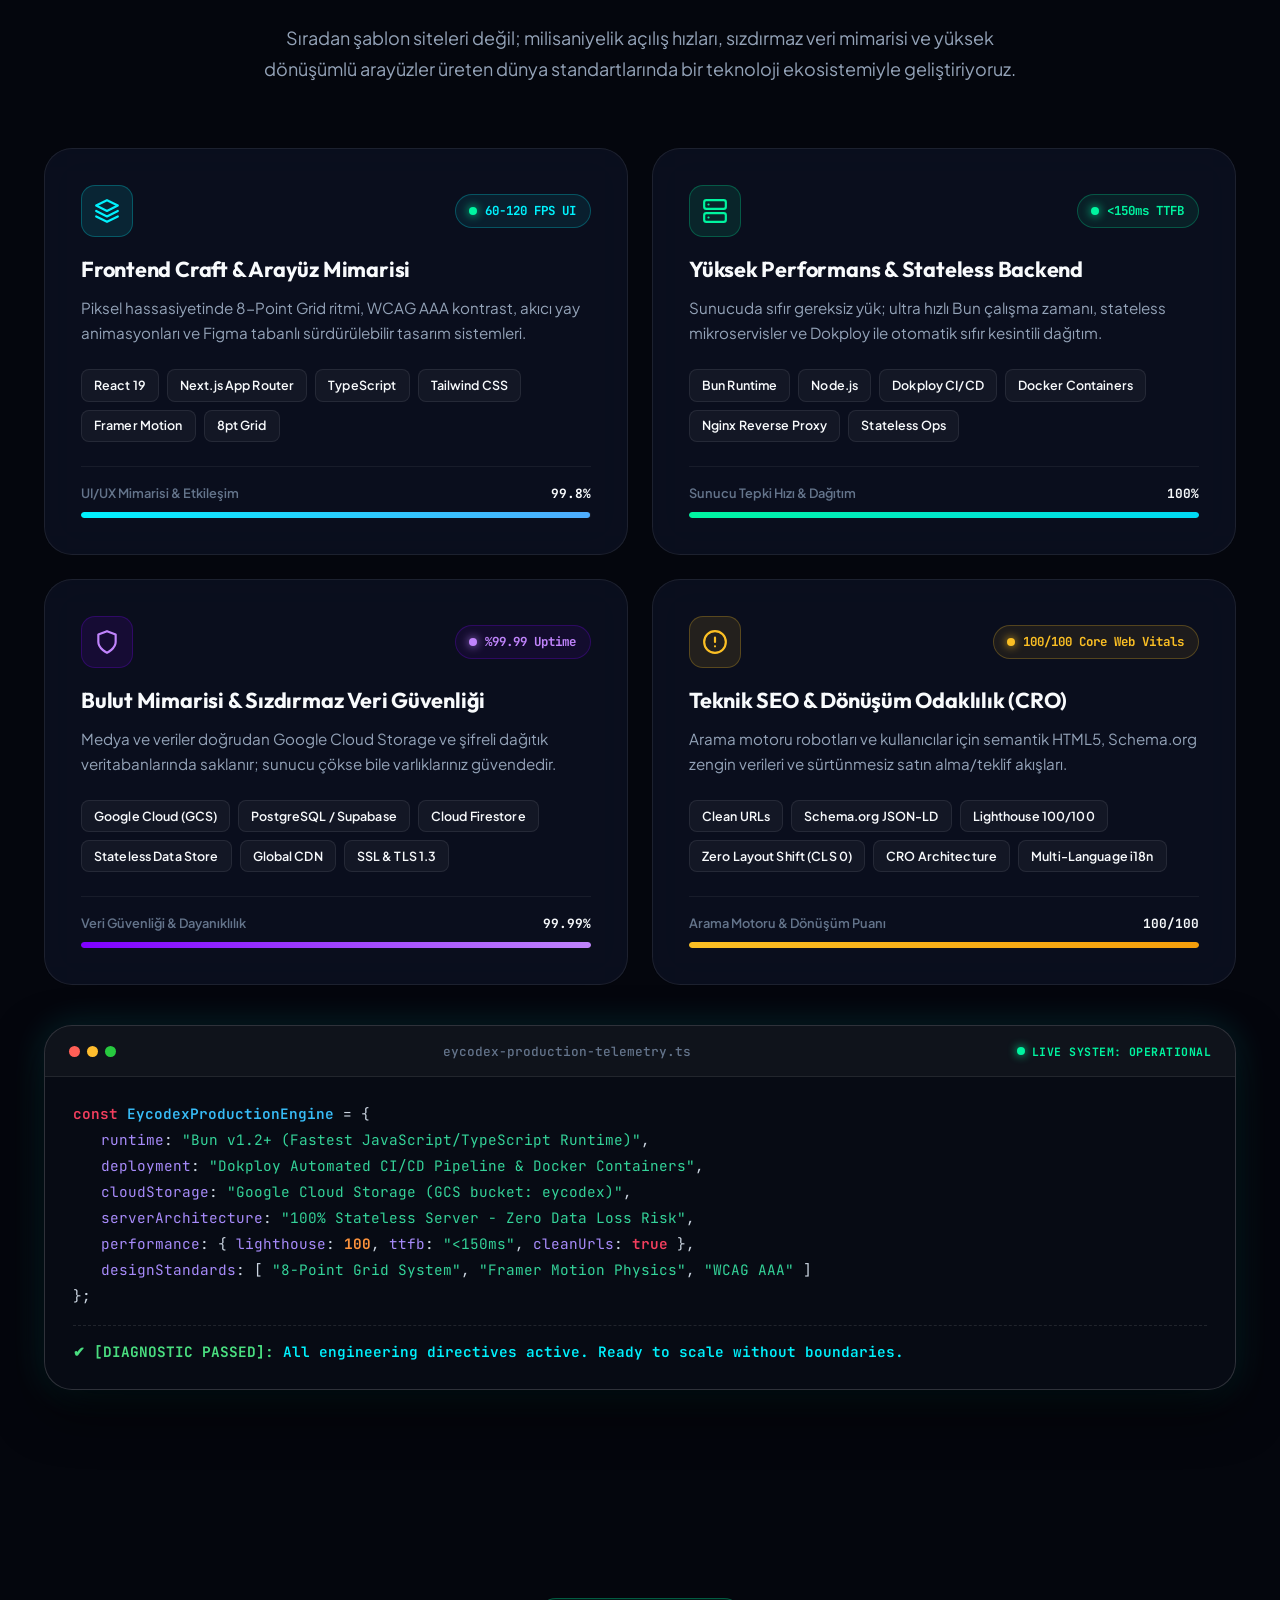
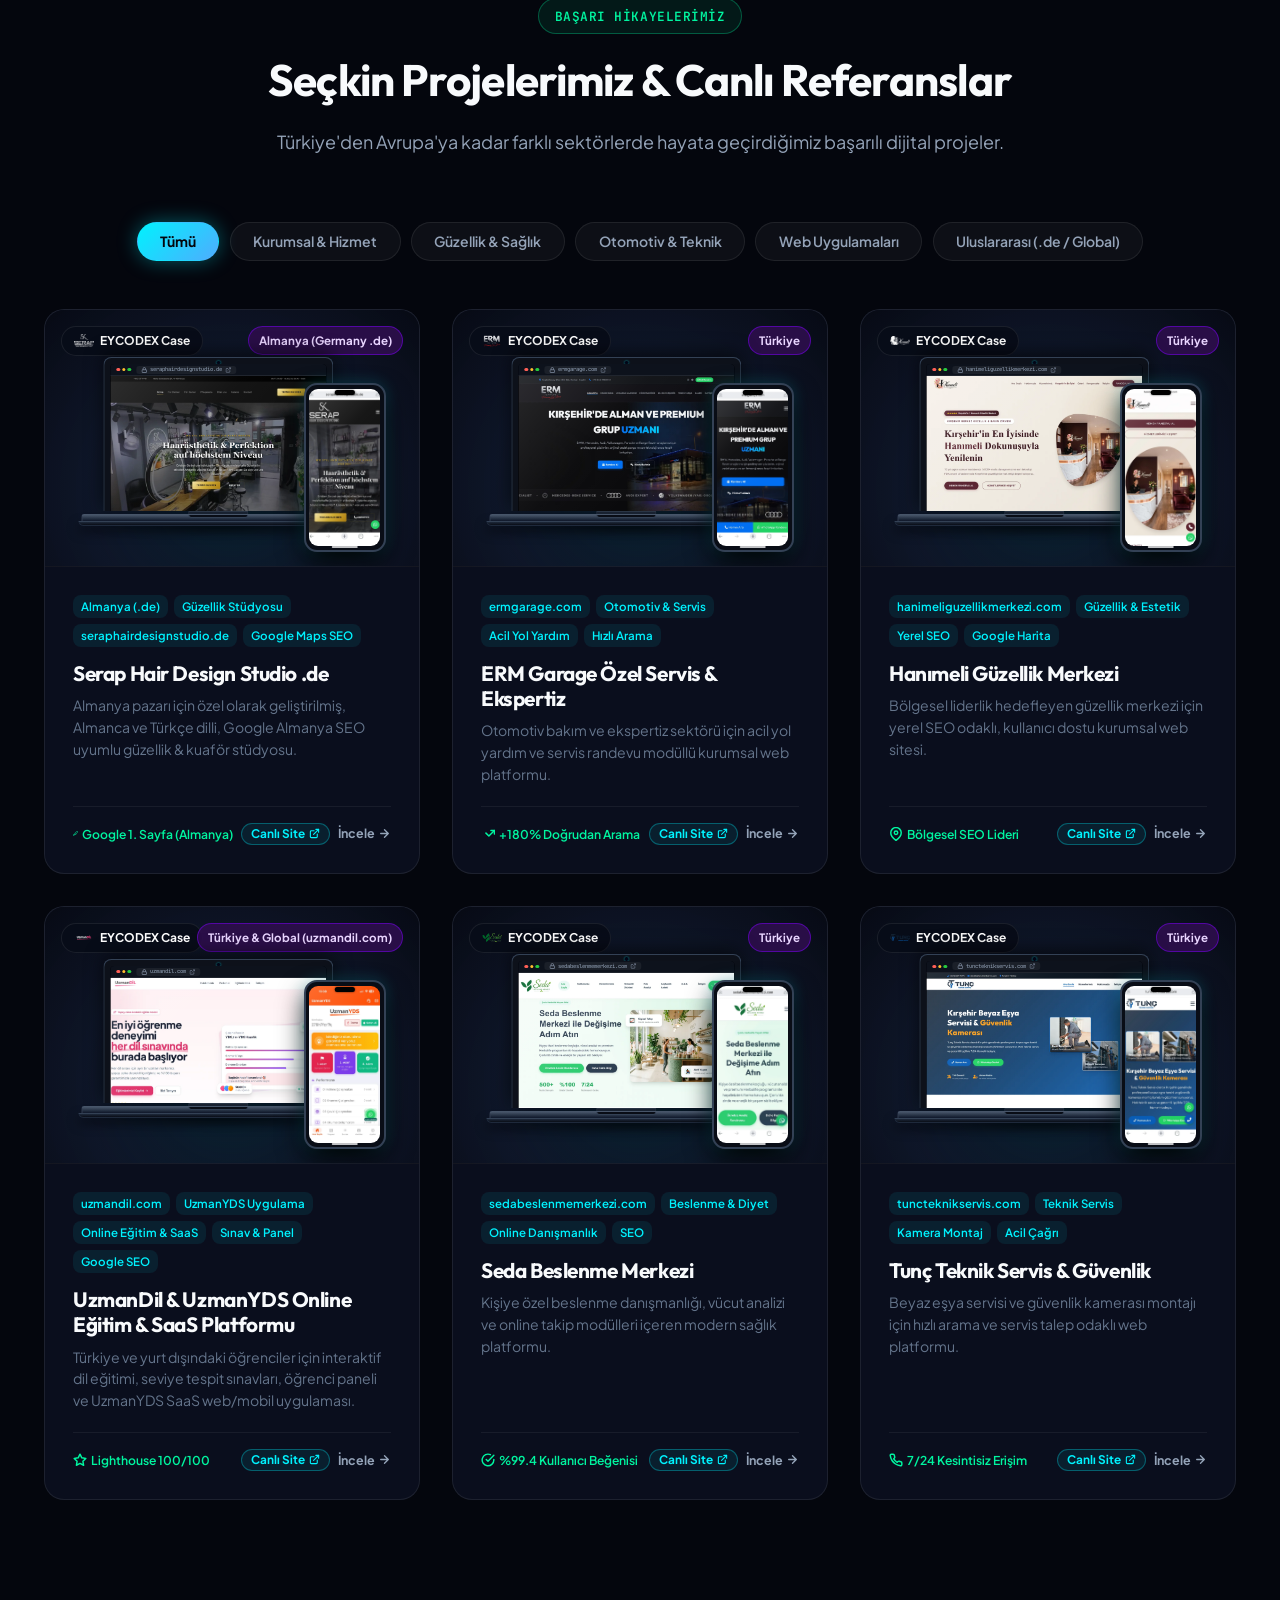
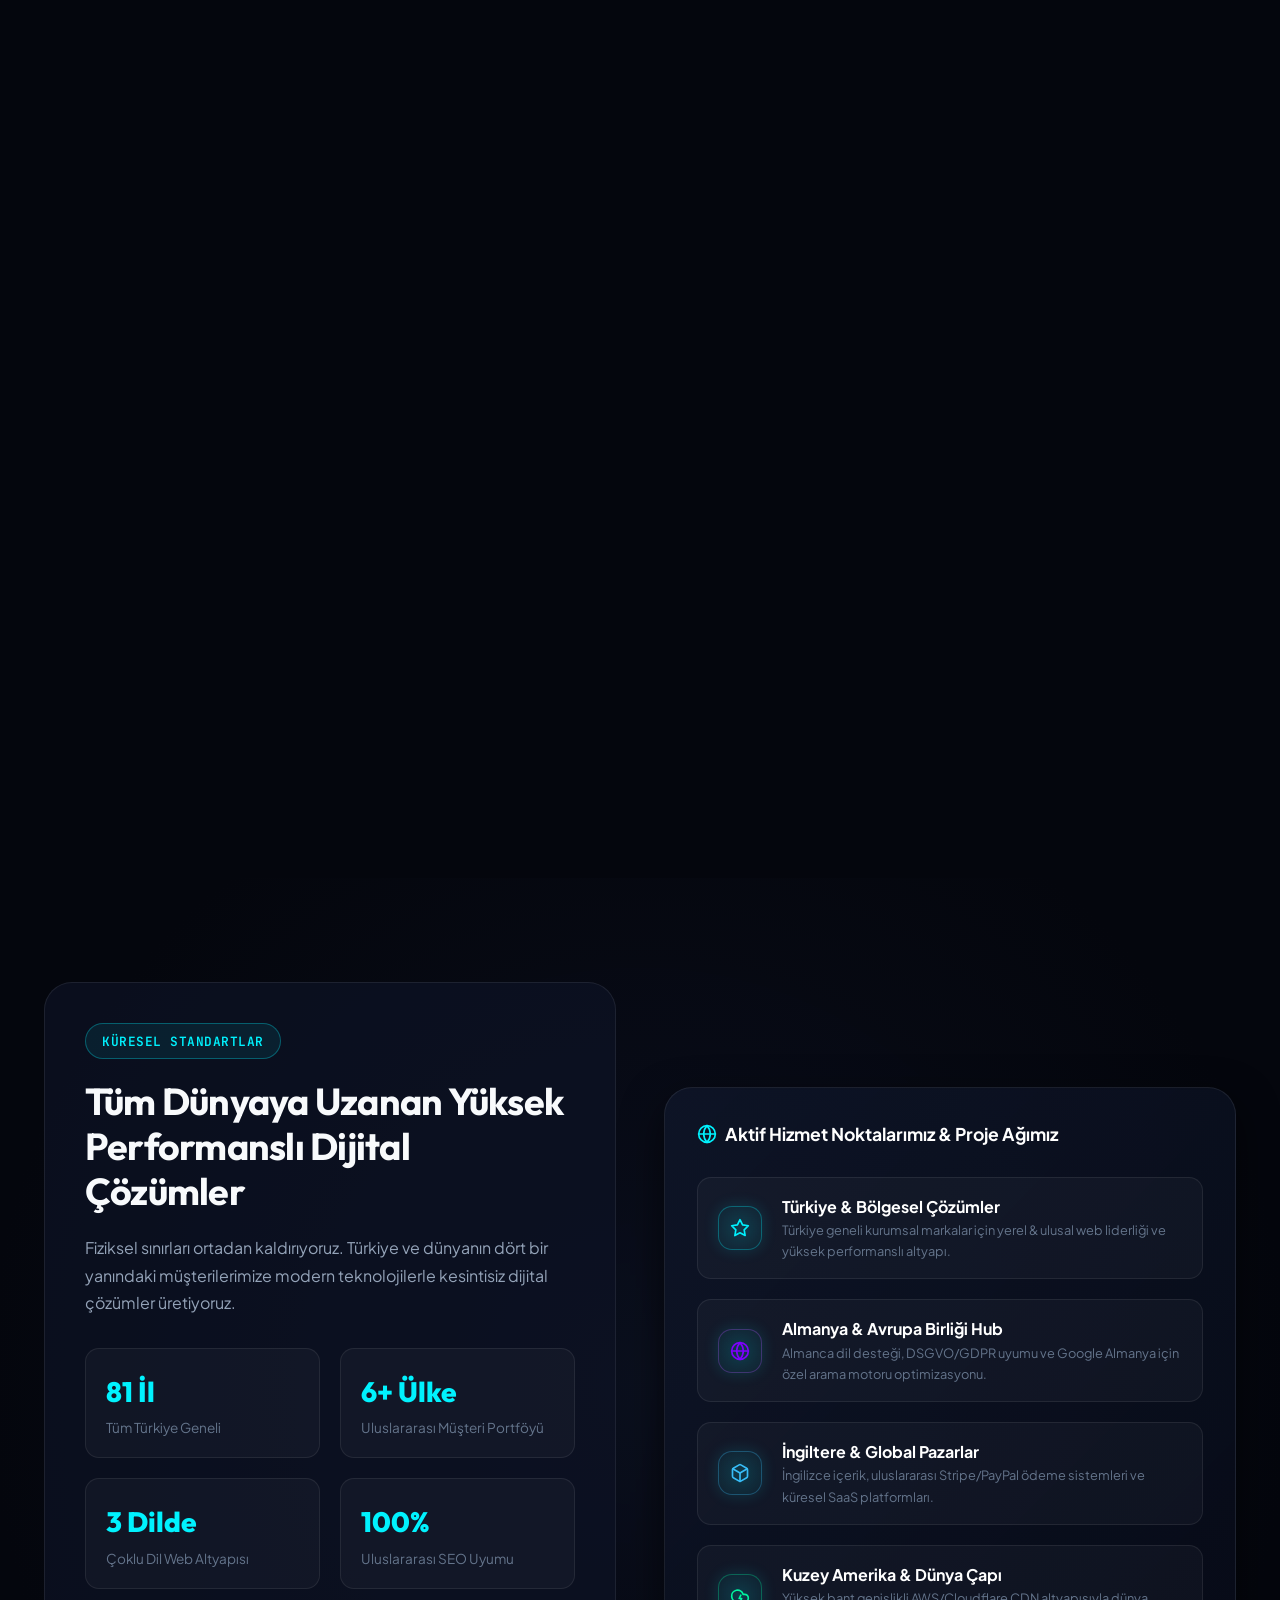
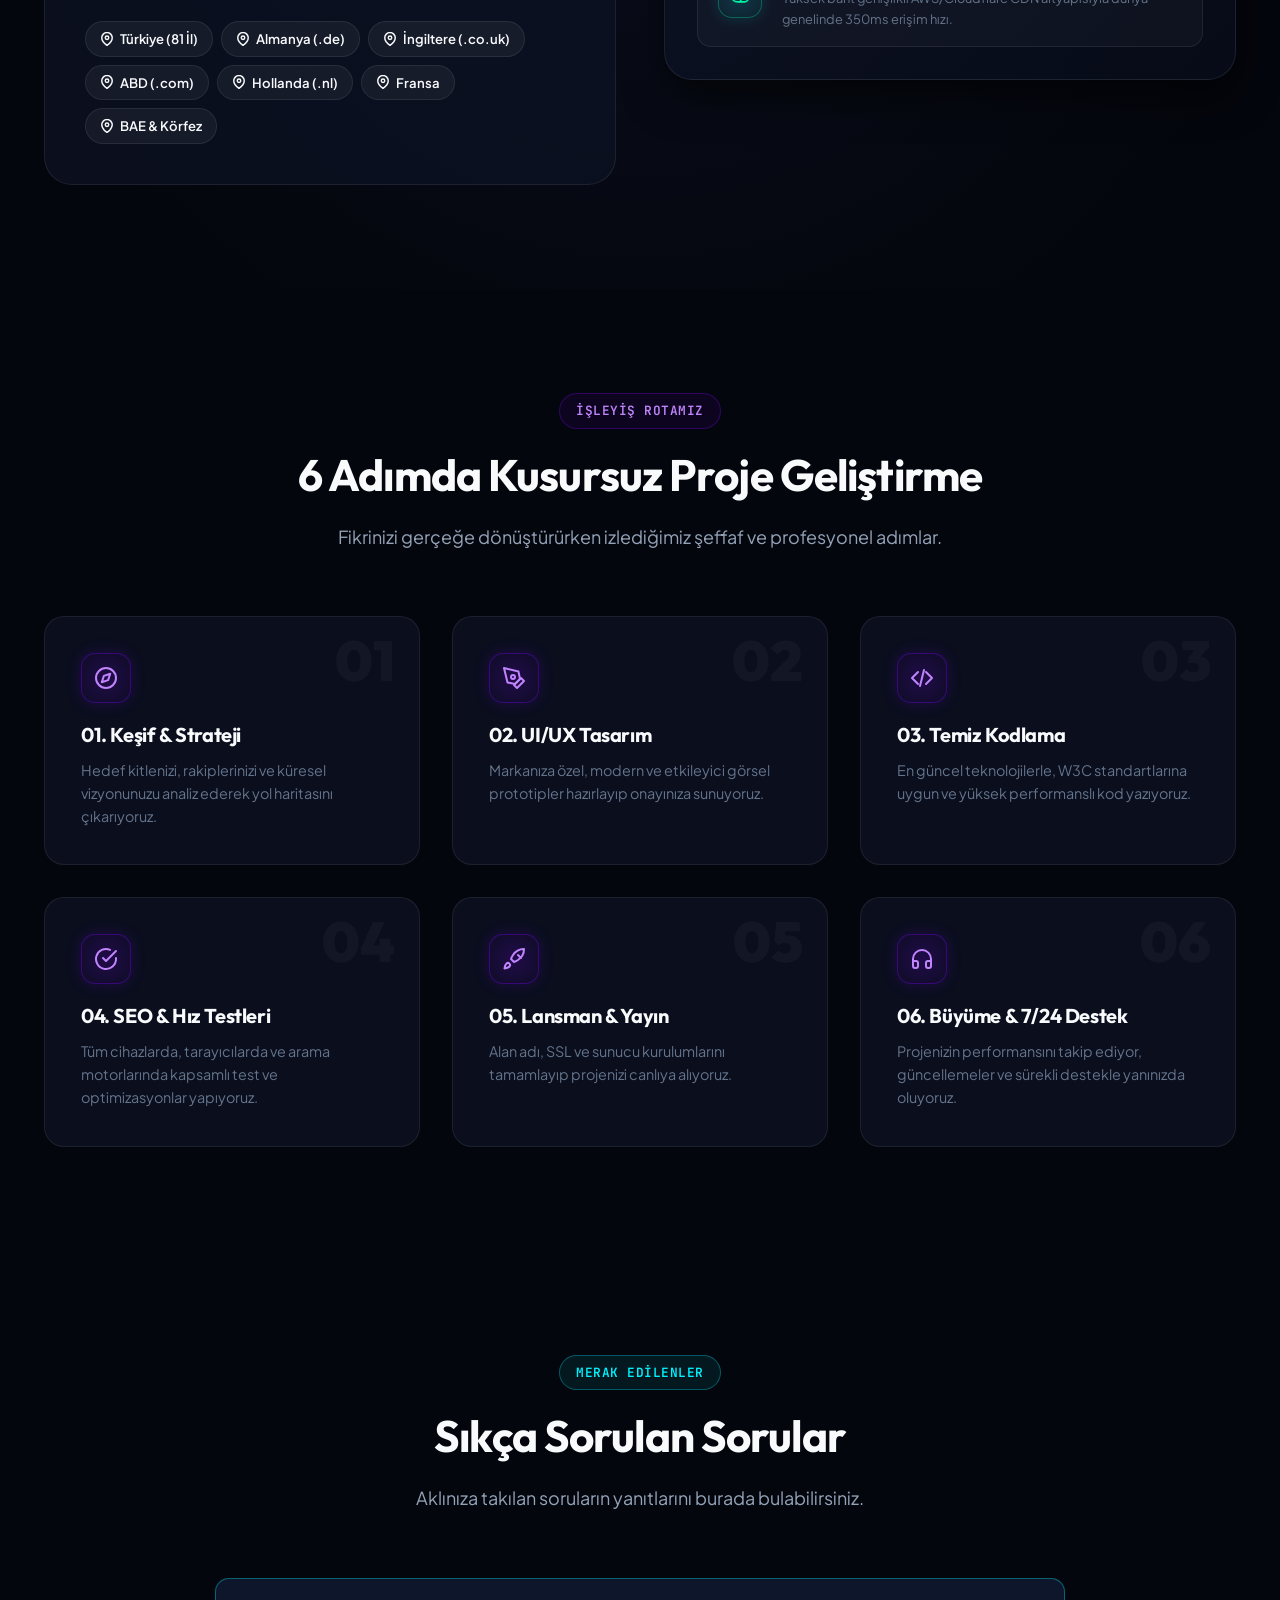
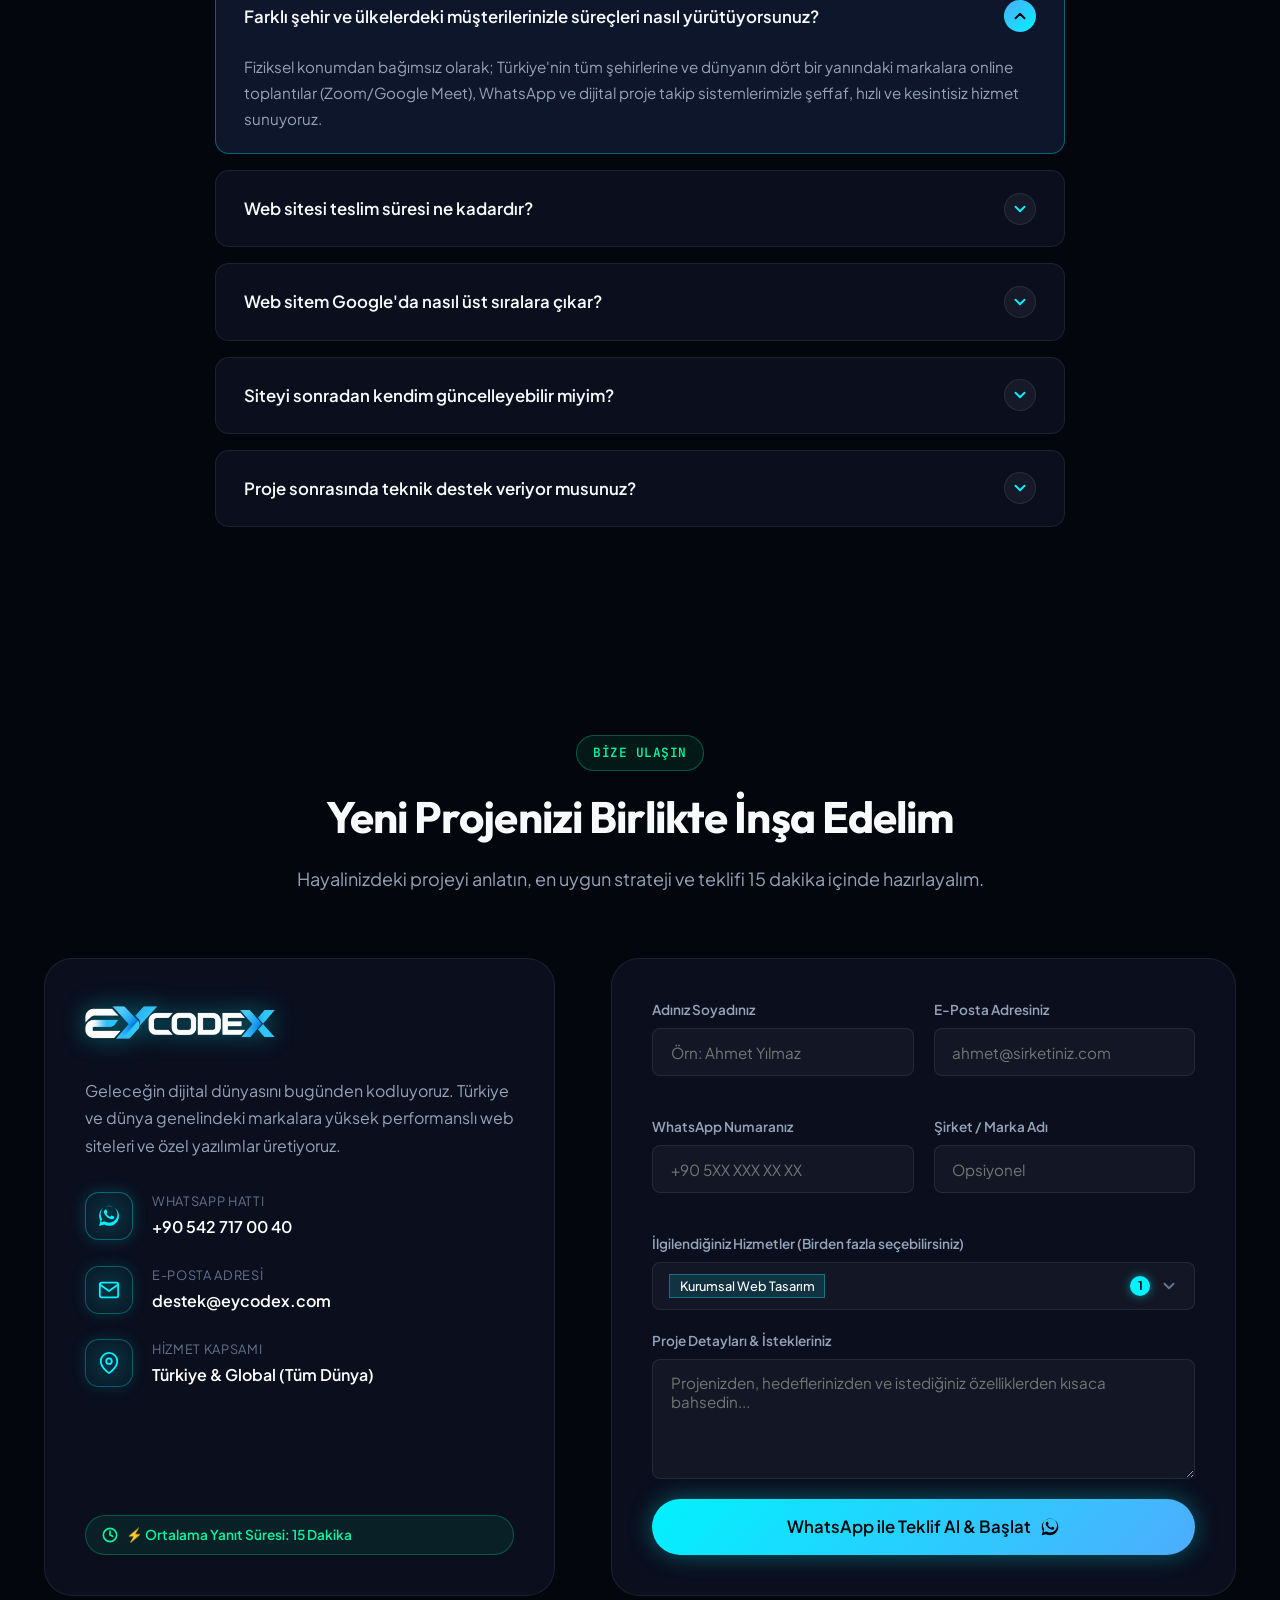
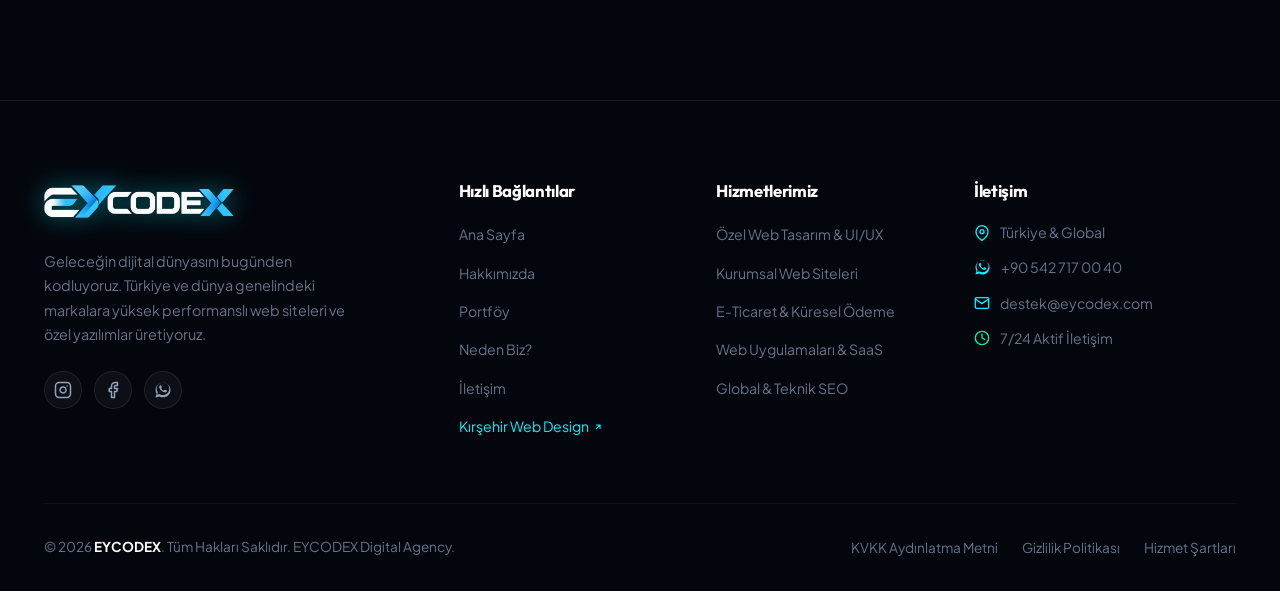
==== commit 3353a1c5: "feat: 24 Kasim Ogretmenler Gunu banner entegrasyonu ve otomatik yayin" ====
--- a/index.html
+++ b/index.html
@@ -48,7 +48,7 @@
   <link href="https://fonts.googleapis.com/css2?family=JetBrains+Mono:wght@400;600;700&family=Outfit:wght@400;500;600;700;800;900&family=Plus+Jakarta+Sans:wght@300;400;500;600;700;800&display=swap" rel="stylesheet" />
 
   <!-- Stylesheets -->
-  <link rel="stylesheet" href="assets/css/style.css?v=6.8" />
+  <link rel="stylesheet" href="assets/css/style.css?v=6.9" />
   <link rel="stylesheet" href="assets/css/animations.css?v=5.0" />
 
   <!-- Prefetch Key Pages for Instant Mobile Transitions -->
@@ -170,6 +170,13 @@
     </div>
   </aside>
 
+  <!-- 24 Kasım Öğretmenler Günü Kutlama Barı -->
+  <aside id="teachersDayBanner" class="celebration-top-bar teachers-day-top-bar" role="region" aria-label="24 Kasım Öğretmenler Günü Kutlaması" style="display: none;">
+    <div class="celebration-img-wrapper">
+      <img src="assets/images/ogretmenler-gunu.jpeg" alt="24 Kasım Öğretmenler Günü Kutlu Olsun" class="celebration-banner-img" fetchpriority="high" />
+    </div>
+  </aside>
+
   <!-- Header / Navigation Bar -->
   <header class="site-header" id="site-header">
     <div class="container">
@@ -1486,6 +1493,6 @@
   <!-- Scripts -->
   <script src="assets/js/i18n.js?v=5.2"></script>
   <script src="assets/js/portfolio.js?v=4.5"></script>
-  <script src="assets/js/main.js?v=6.8"></script>
+  <script src="assets/js/main.js?v=6.9"></script>
 </body>
 </html>
--- a/assets/css/style.css
+++ b/assets/css/style.css
@@ -4564,6 +4564,13 @@
   box-shadow: 0 4px 25px rgba(0, 0, 0, 0.85);
 }
 
+#teachersDayBanner,
+.teachers-day-top-bar {
+  background-color: #ffffff;
+  border-bottom: 1px solid rgba(0, 0, 0, 0.12);
+  box-shadow: 0 4px 18px rgba(0, 0, 0, 0.22);
+}
+
 #ataturkMemorialBanner .celebration-banner-img {
   image-rendering: -webkit-optimize-contrast;
 }
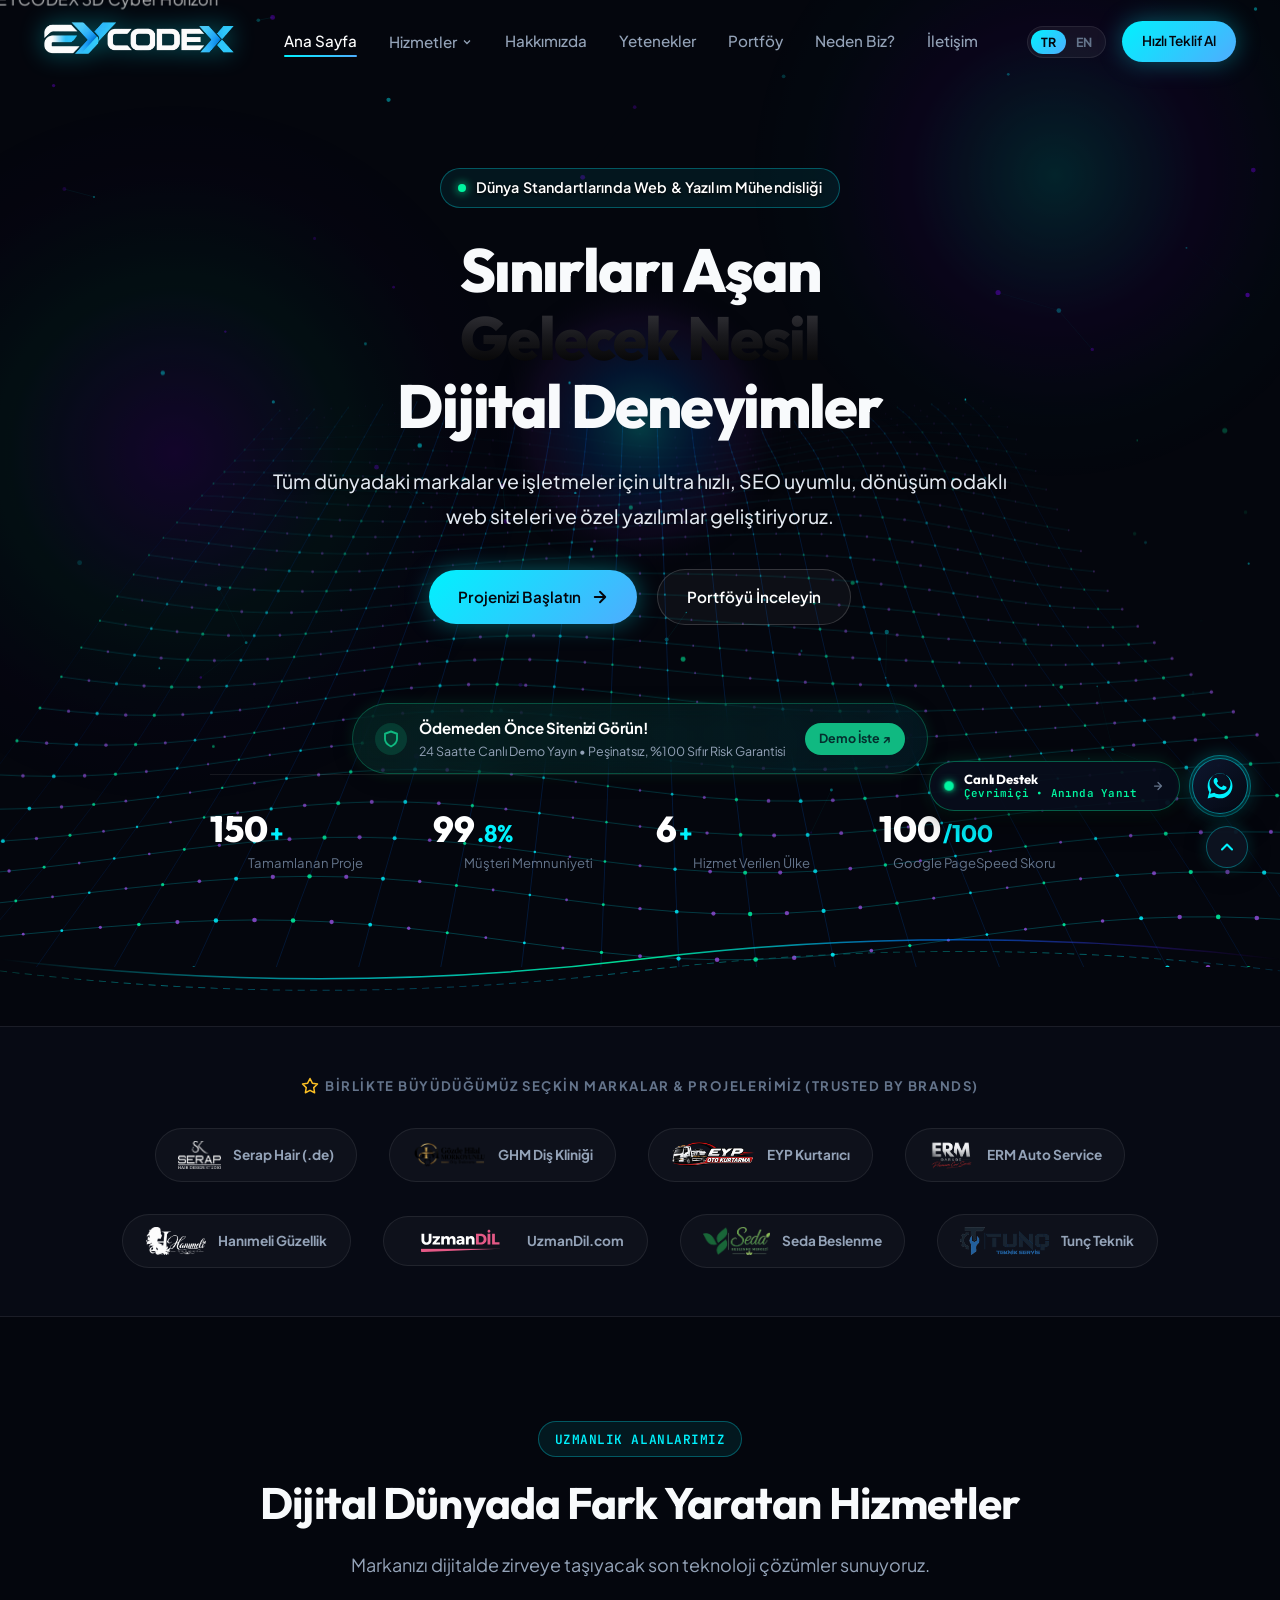
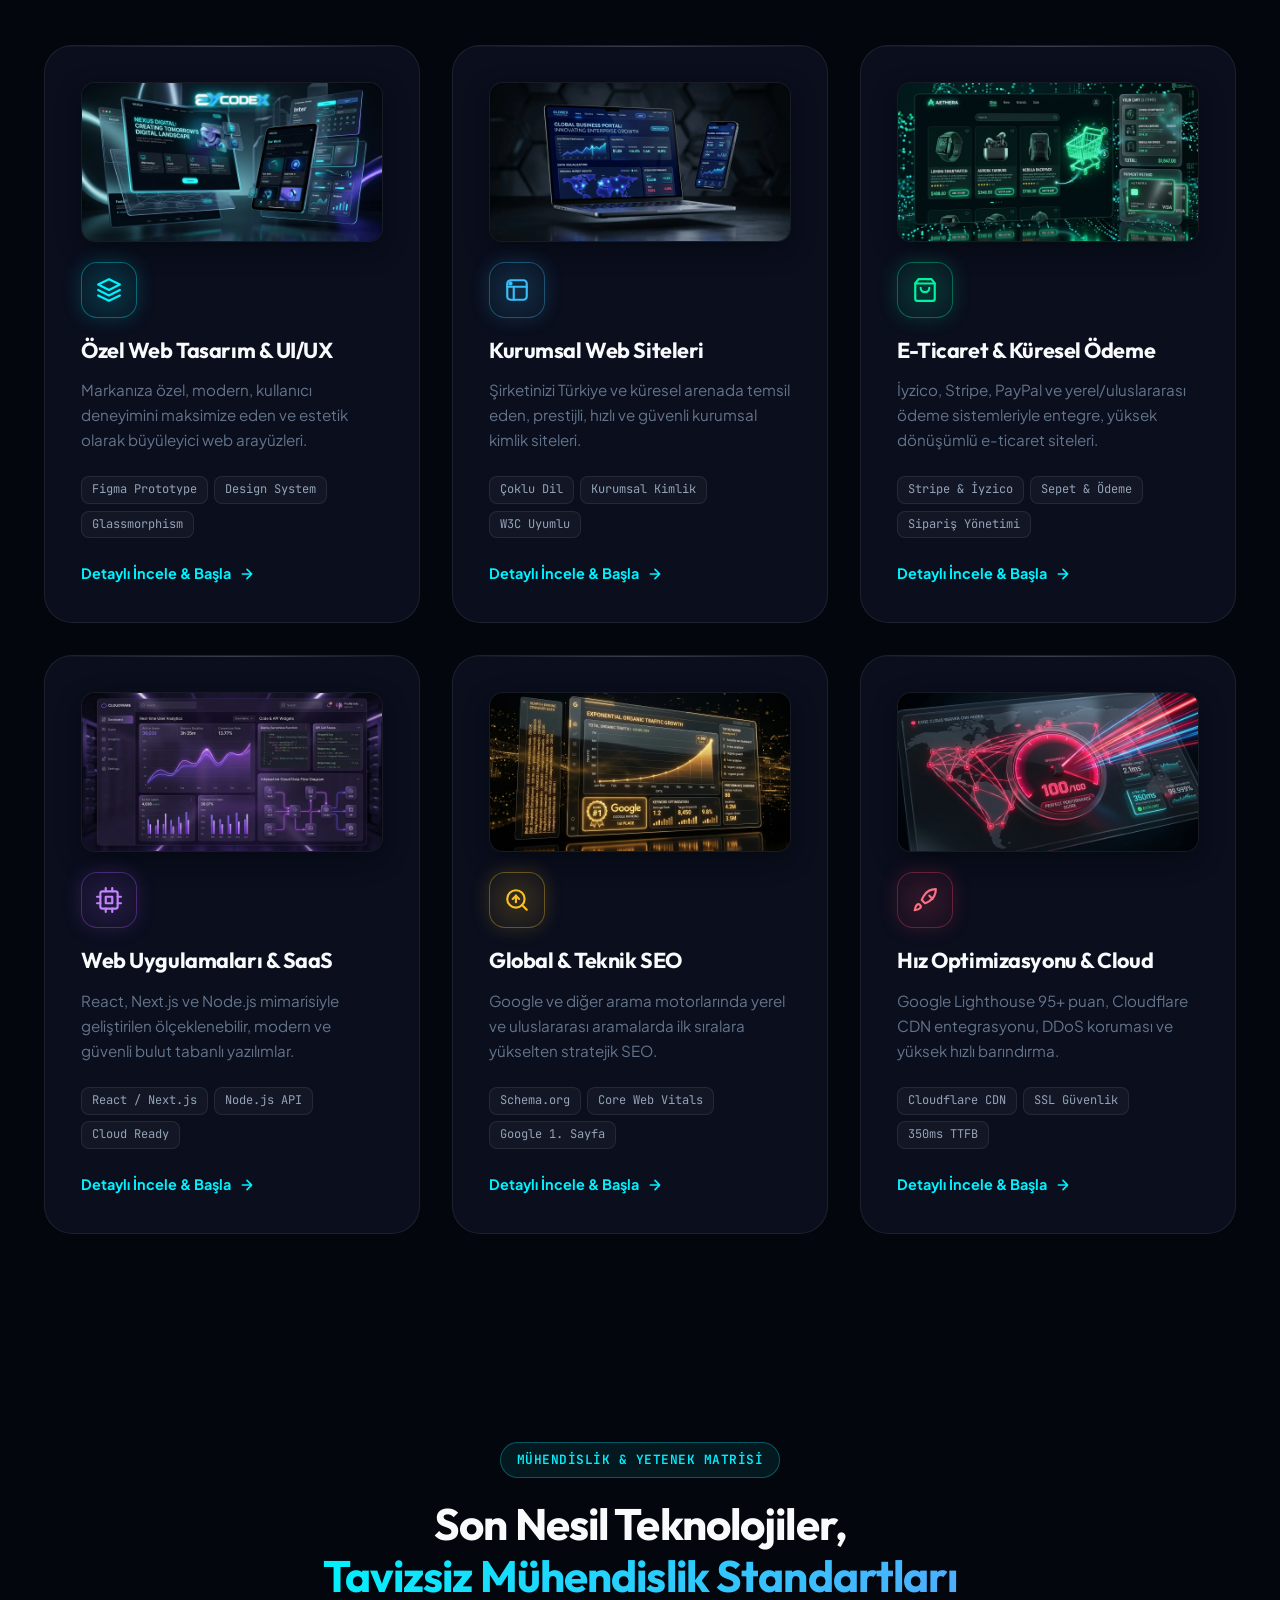
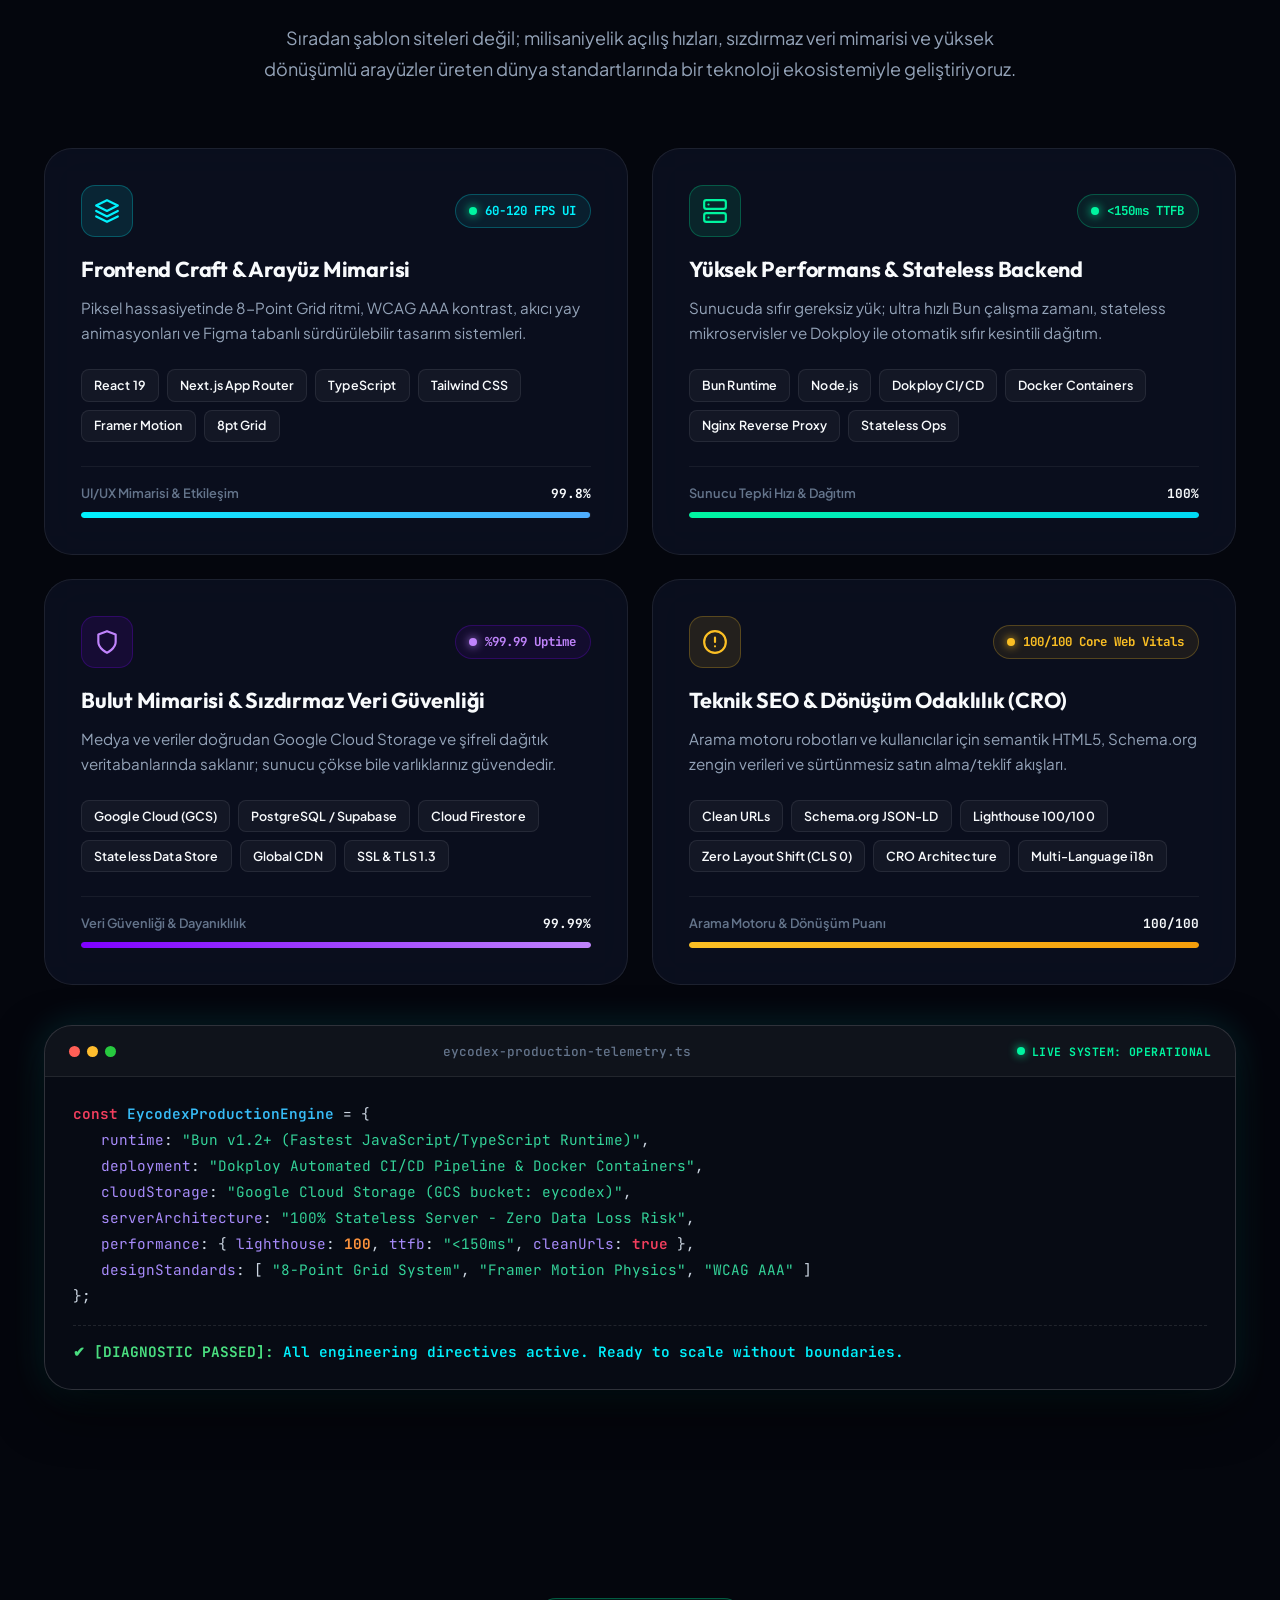
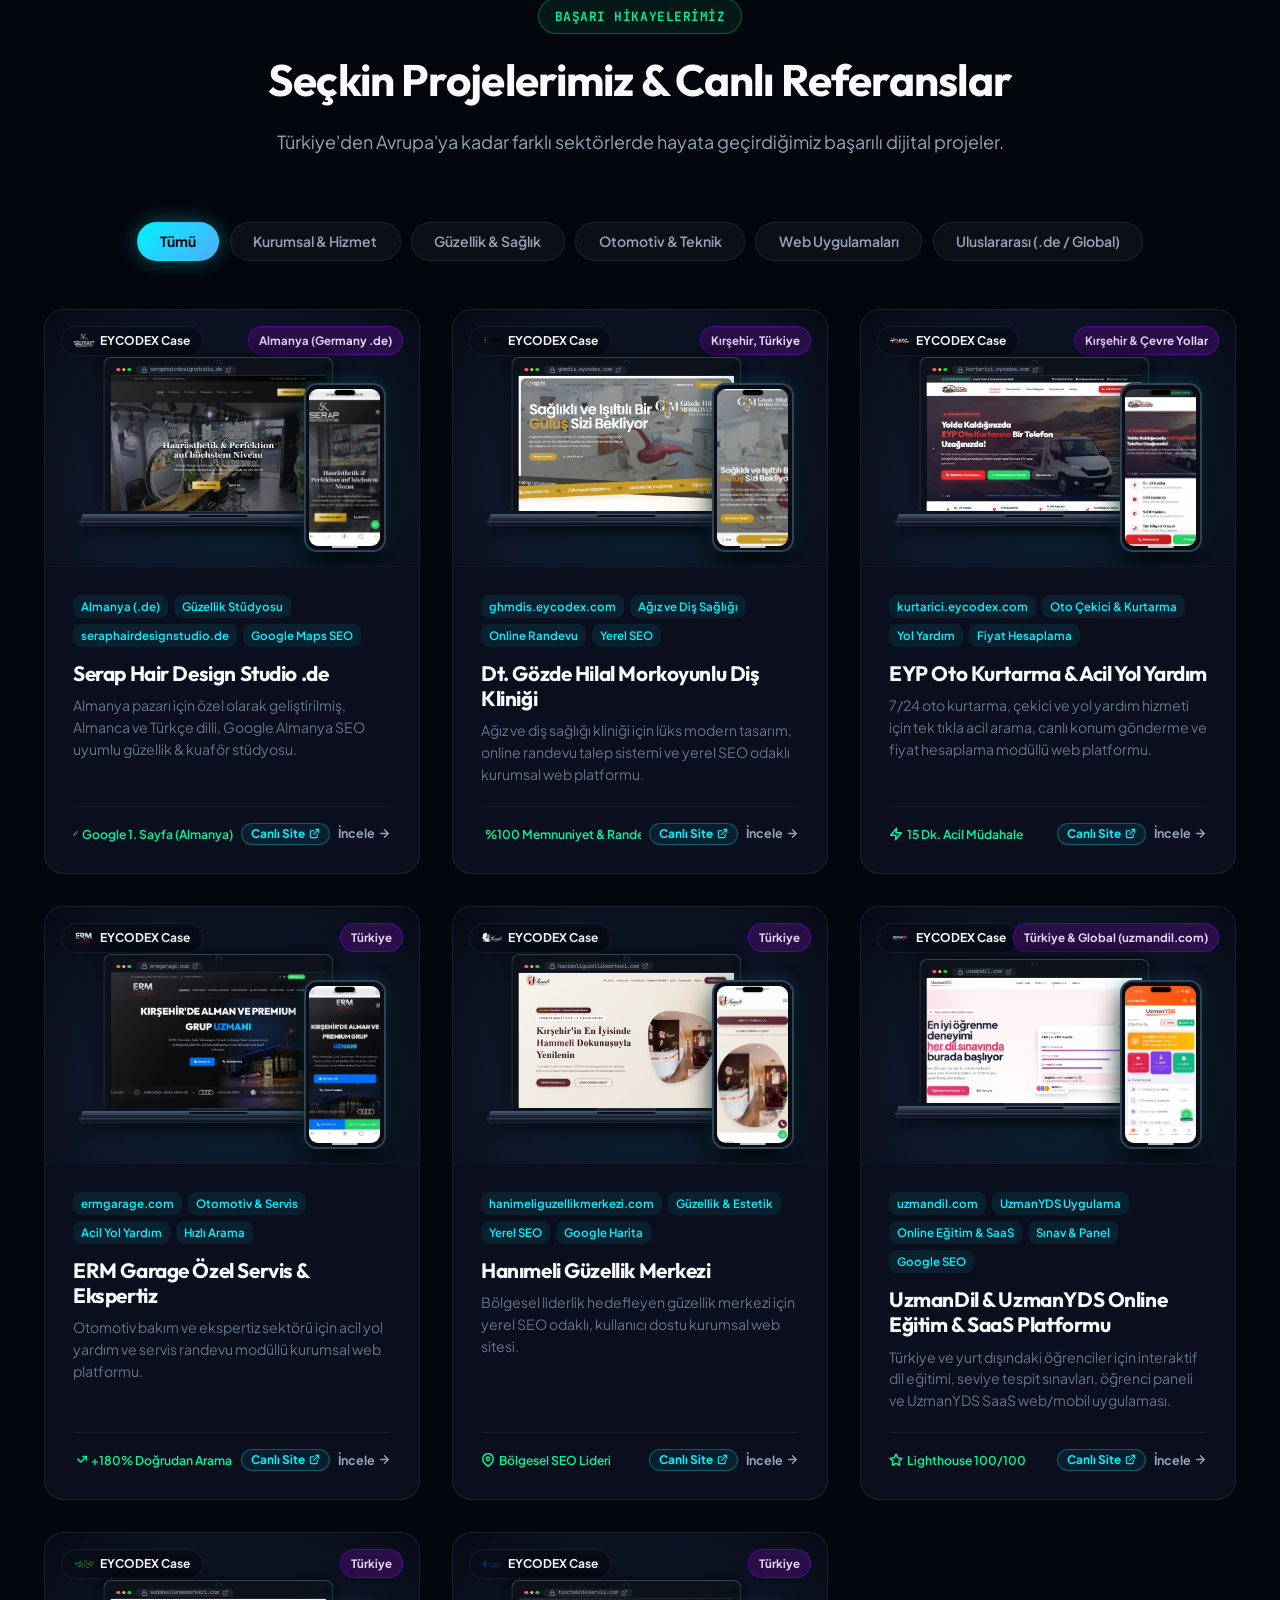
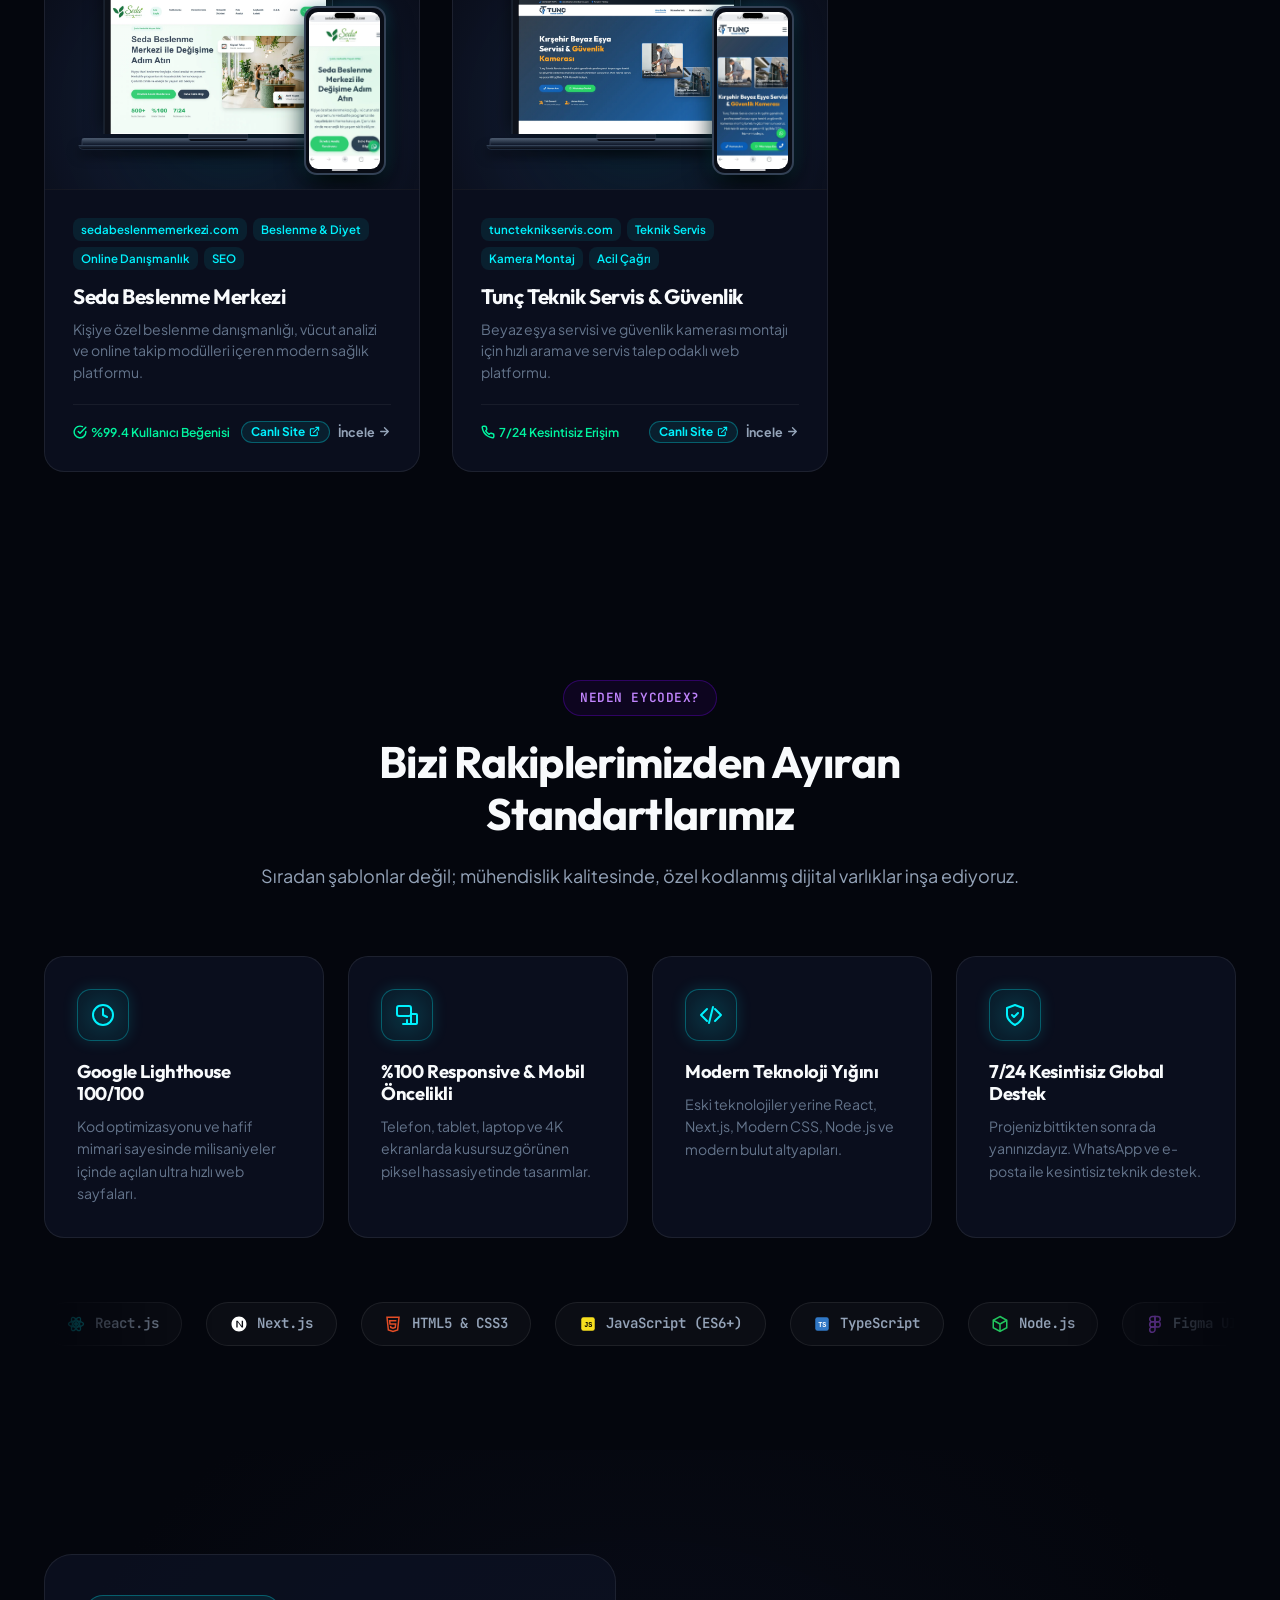
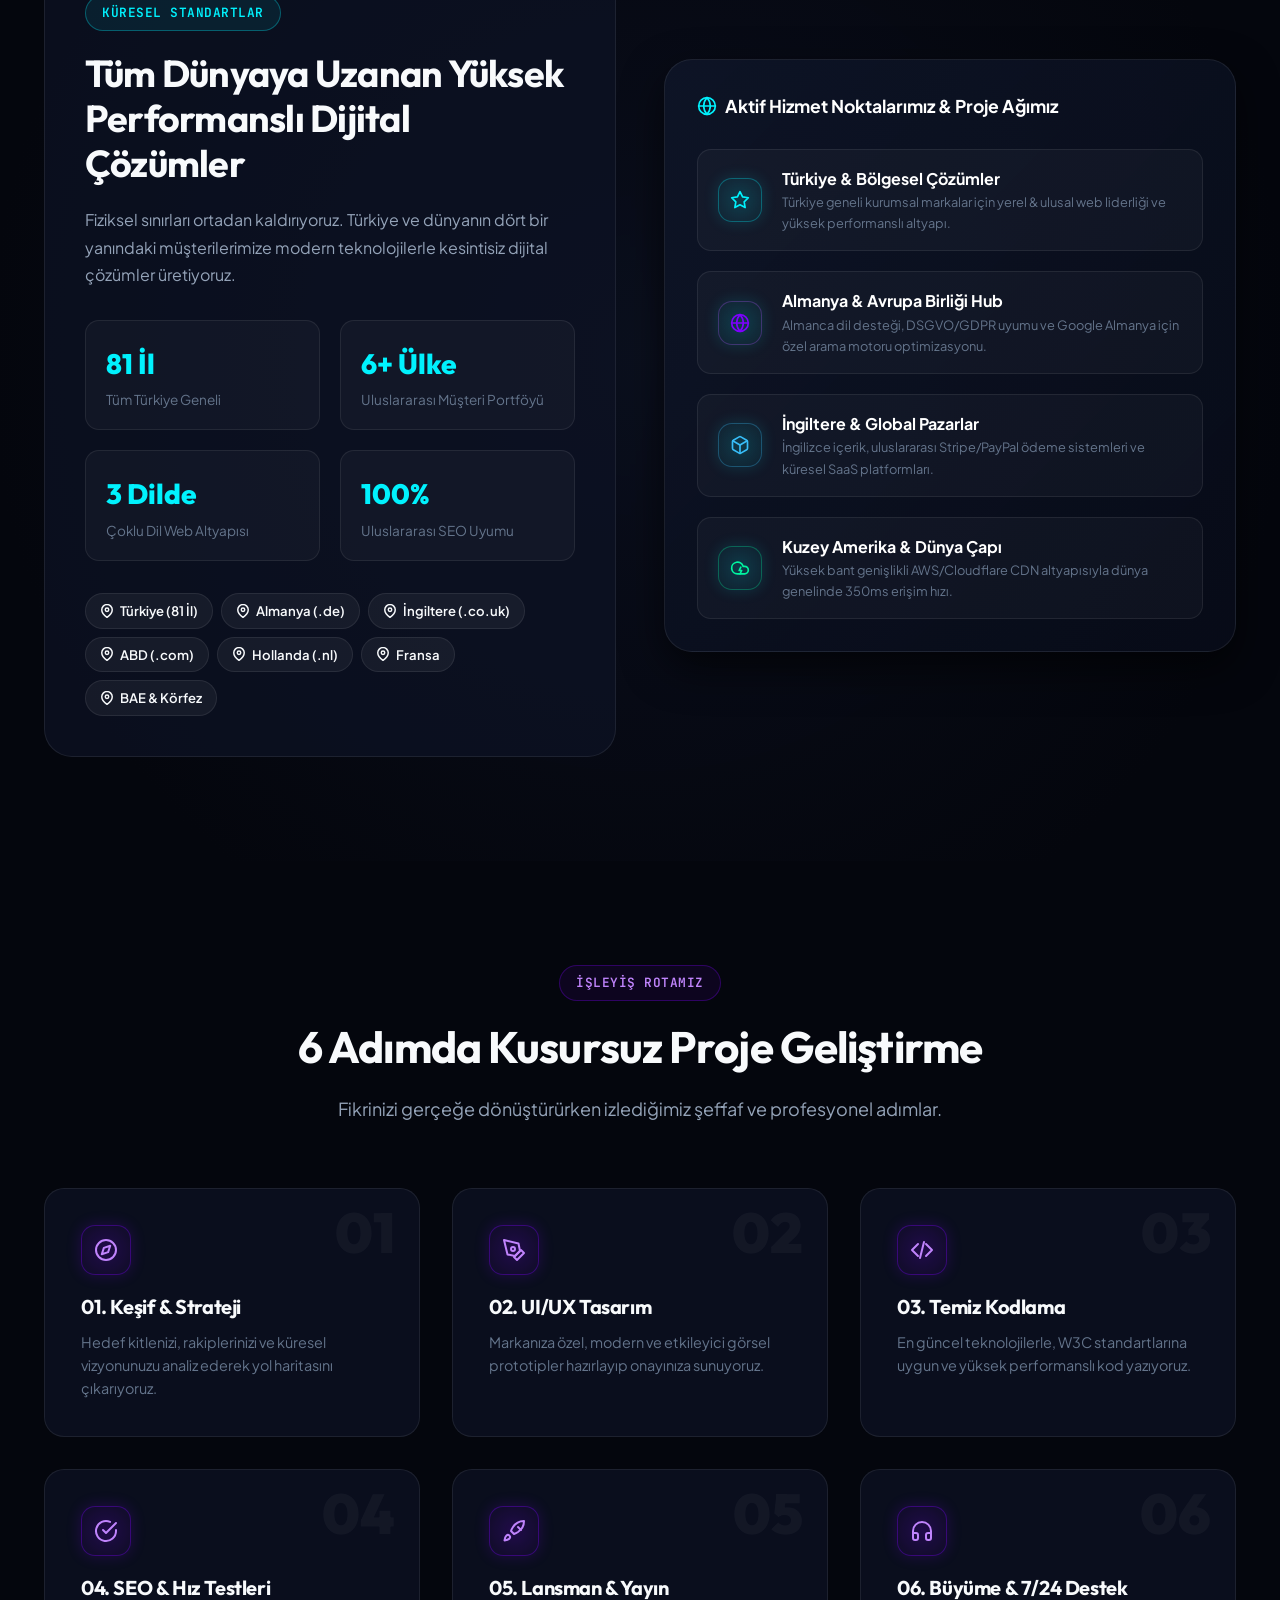
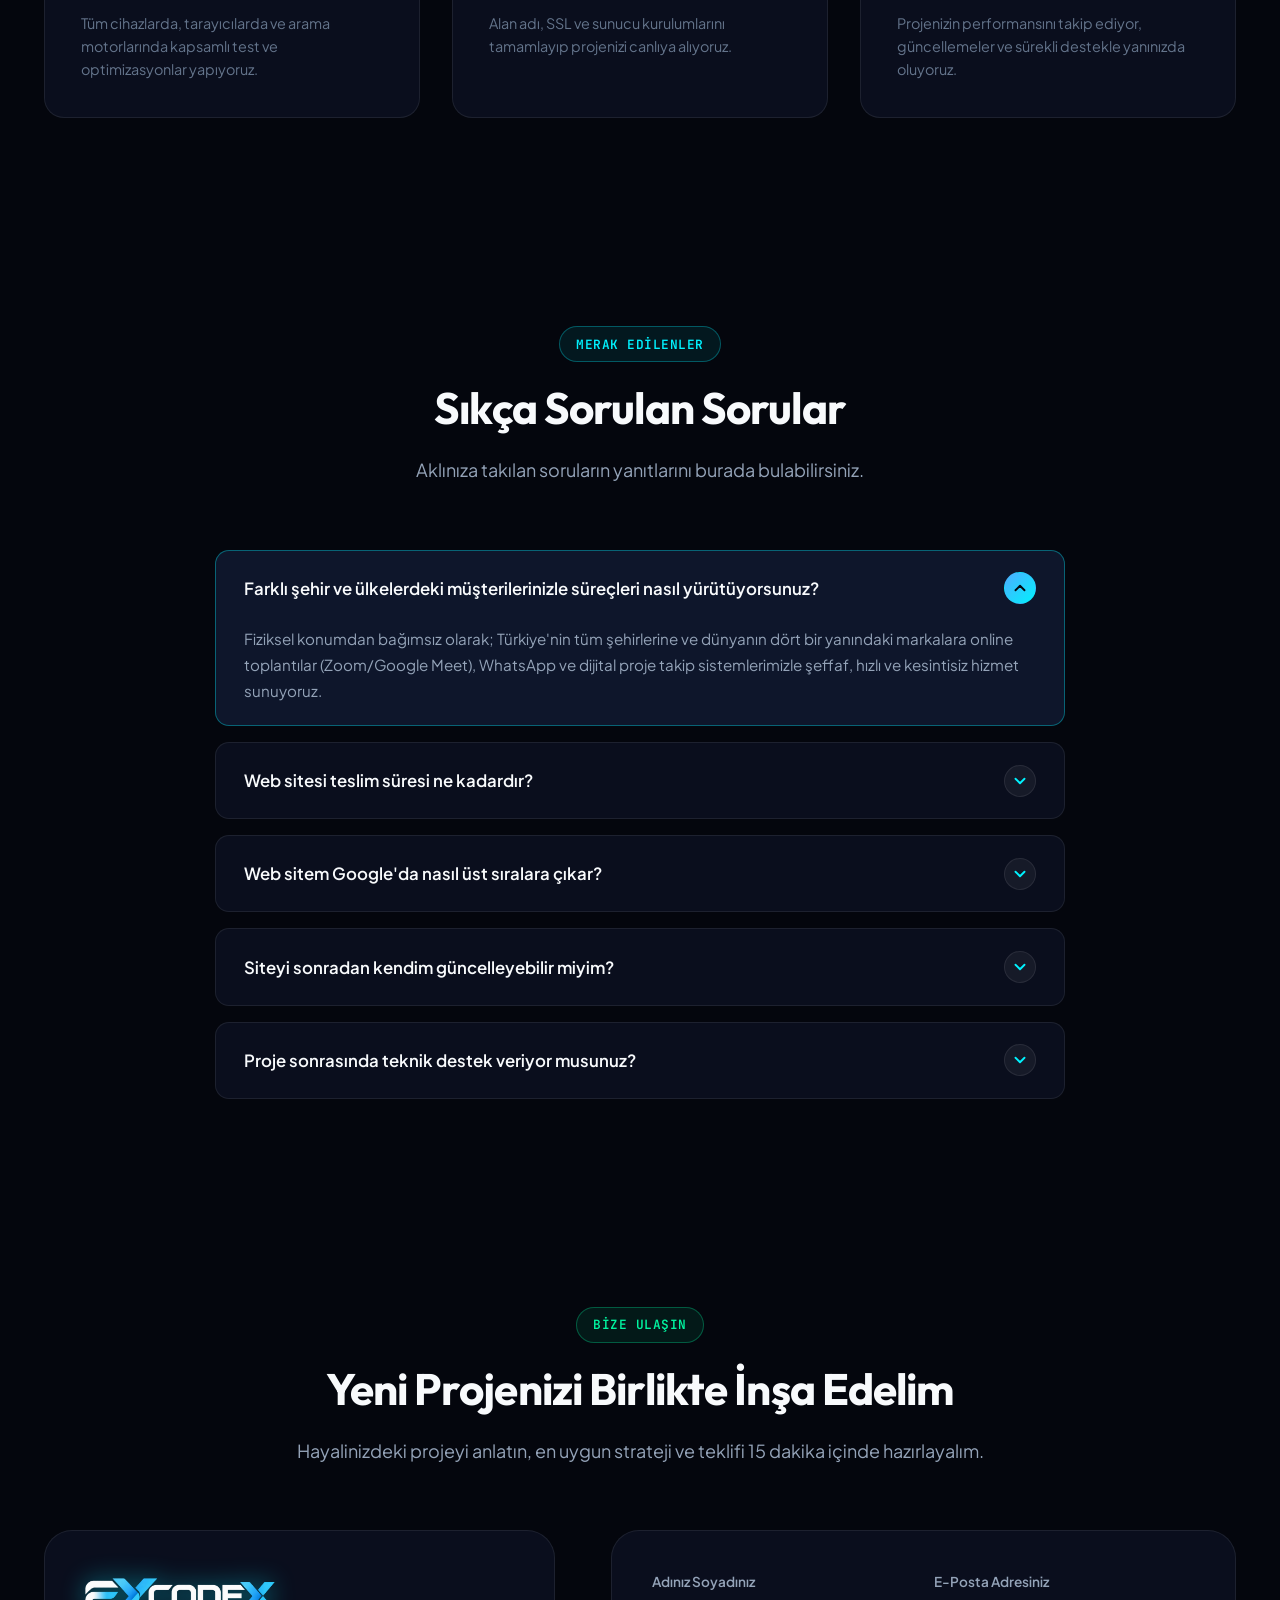
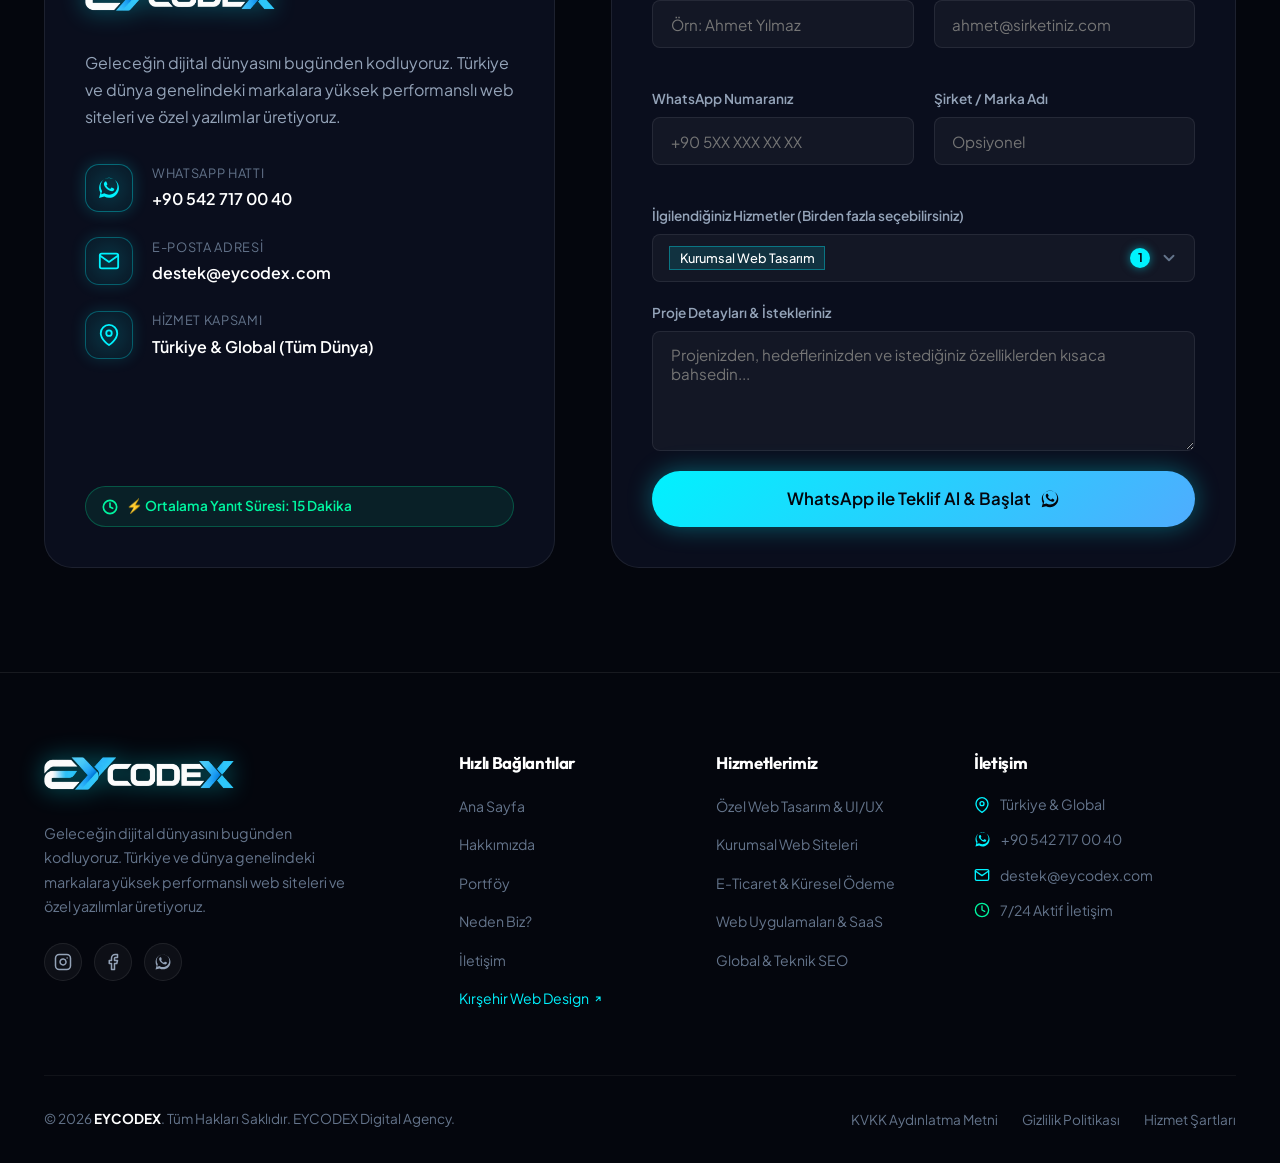
==== commit 64f14964: "feat: portfoye ghmdis ve kurtarici projeleri eklendi" ====
--- a/index.html
+++ b/index.html
@@ -355,6 +355,14 @@
             <span class="brand-logo-name">Serap Hair (.de)</span>
           </div>
           <div class="brand-logo-item">
+            <img src="assets/images/projects/ghm-dis-logo.webp" alt="GHM Diş Kliniği" class="brand-logo-img-thumb" />
+            <span class="brand-logo-name">GHM Diş Kliniği</span>
+          </div>
+          <div class="brand-logo-item">
+            <img src="assets/images/projects/kurtarici-logo.webp" alt="EYP Oto Kurtarma" class="brand-logo-img-thumb" />
+            <span class="brand-logo-name">EYP Kurtarıcı</span>
+          </div>
+          <div class="brand-logo-item">
             <img src="assets/images/projects/erm-auto-logo.webp" alt="ERM Auto Service" class="brand-logo-img-thumb" />
             <span class="brand-logo-name">ERM Auto Service</span>
           </div>
@@ -1492,7 +1500,7 @@
 
   <!-- Scripts -->
   <script src="assets/js/i18n.js?v=5.2"></script>
-  <script src="assets/js/portfolio.js?v=4.5"></script>
+  <script src="assets/js/portfolio.js?v=4.6"></script>
   <script src="assets/js/main.js?v=6.9"></script>
 </body>
 </html>
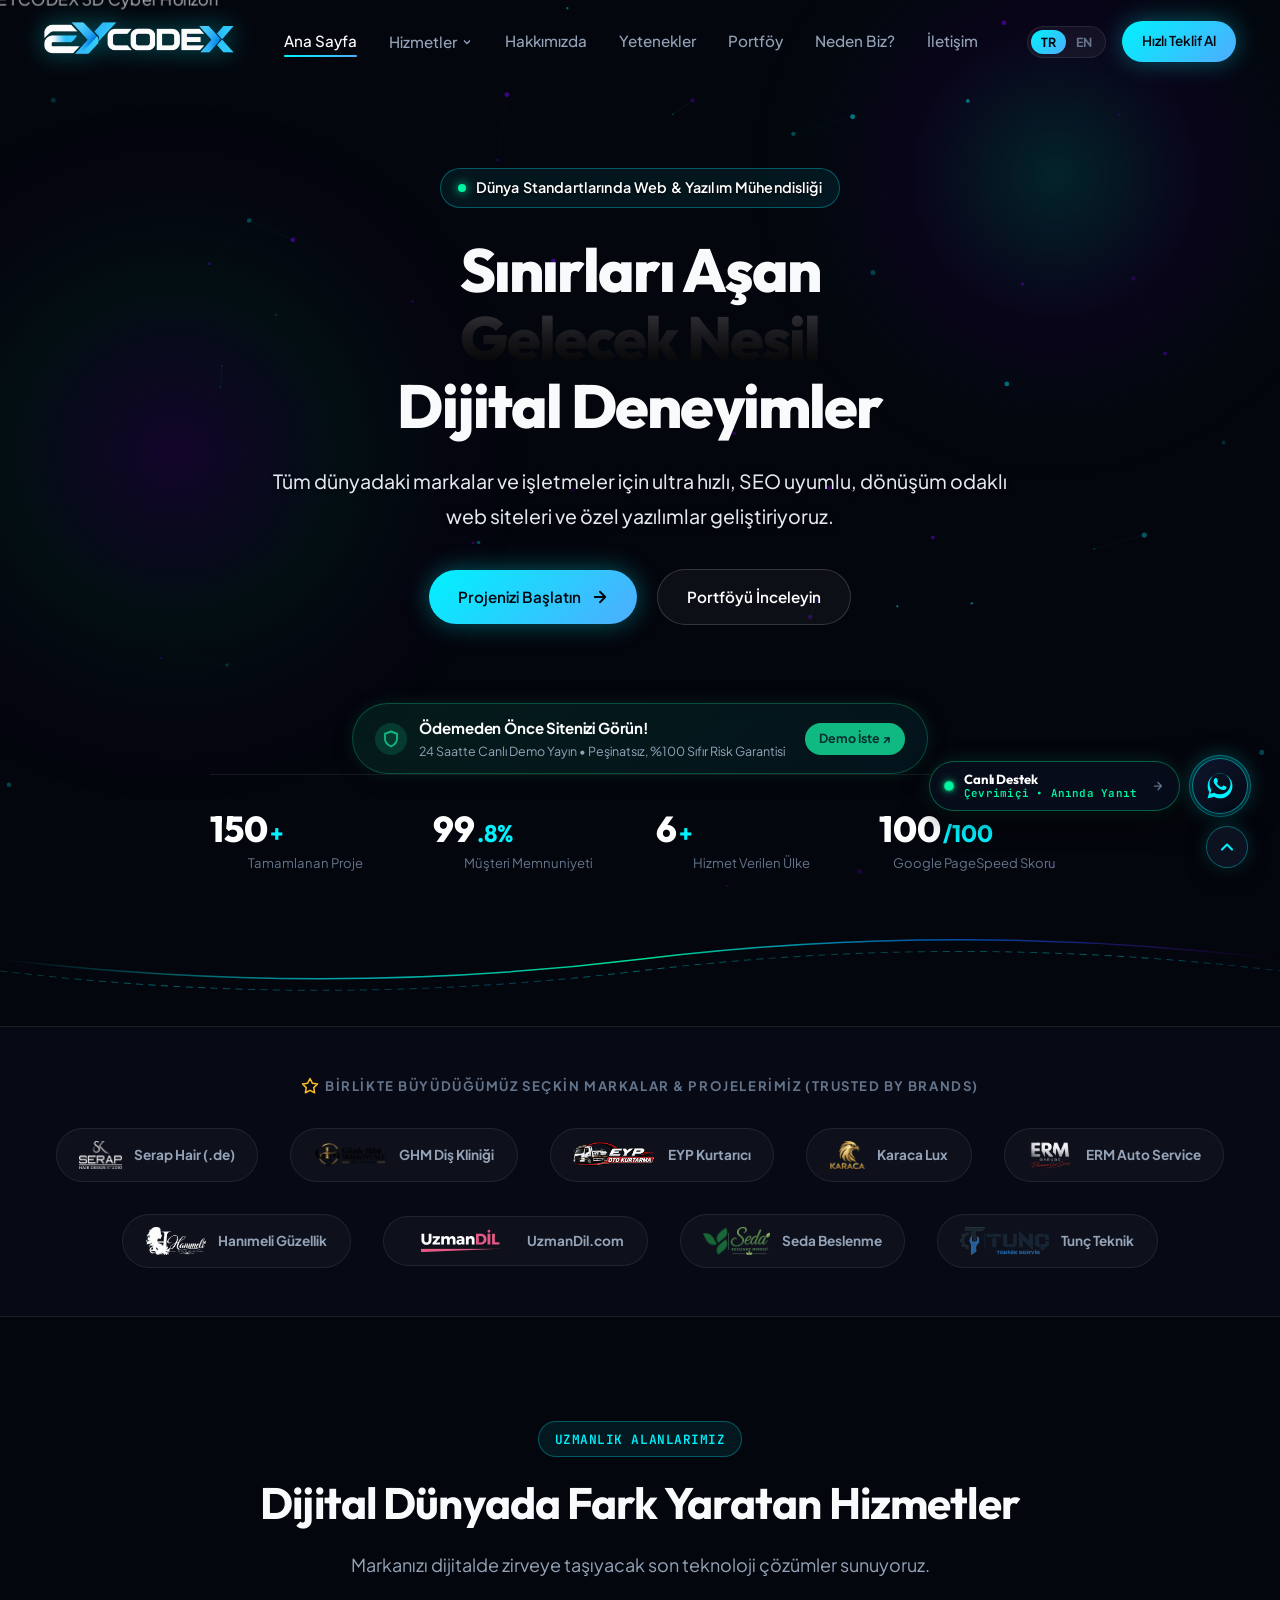
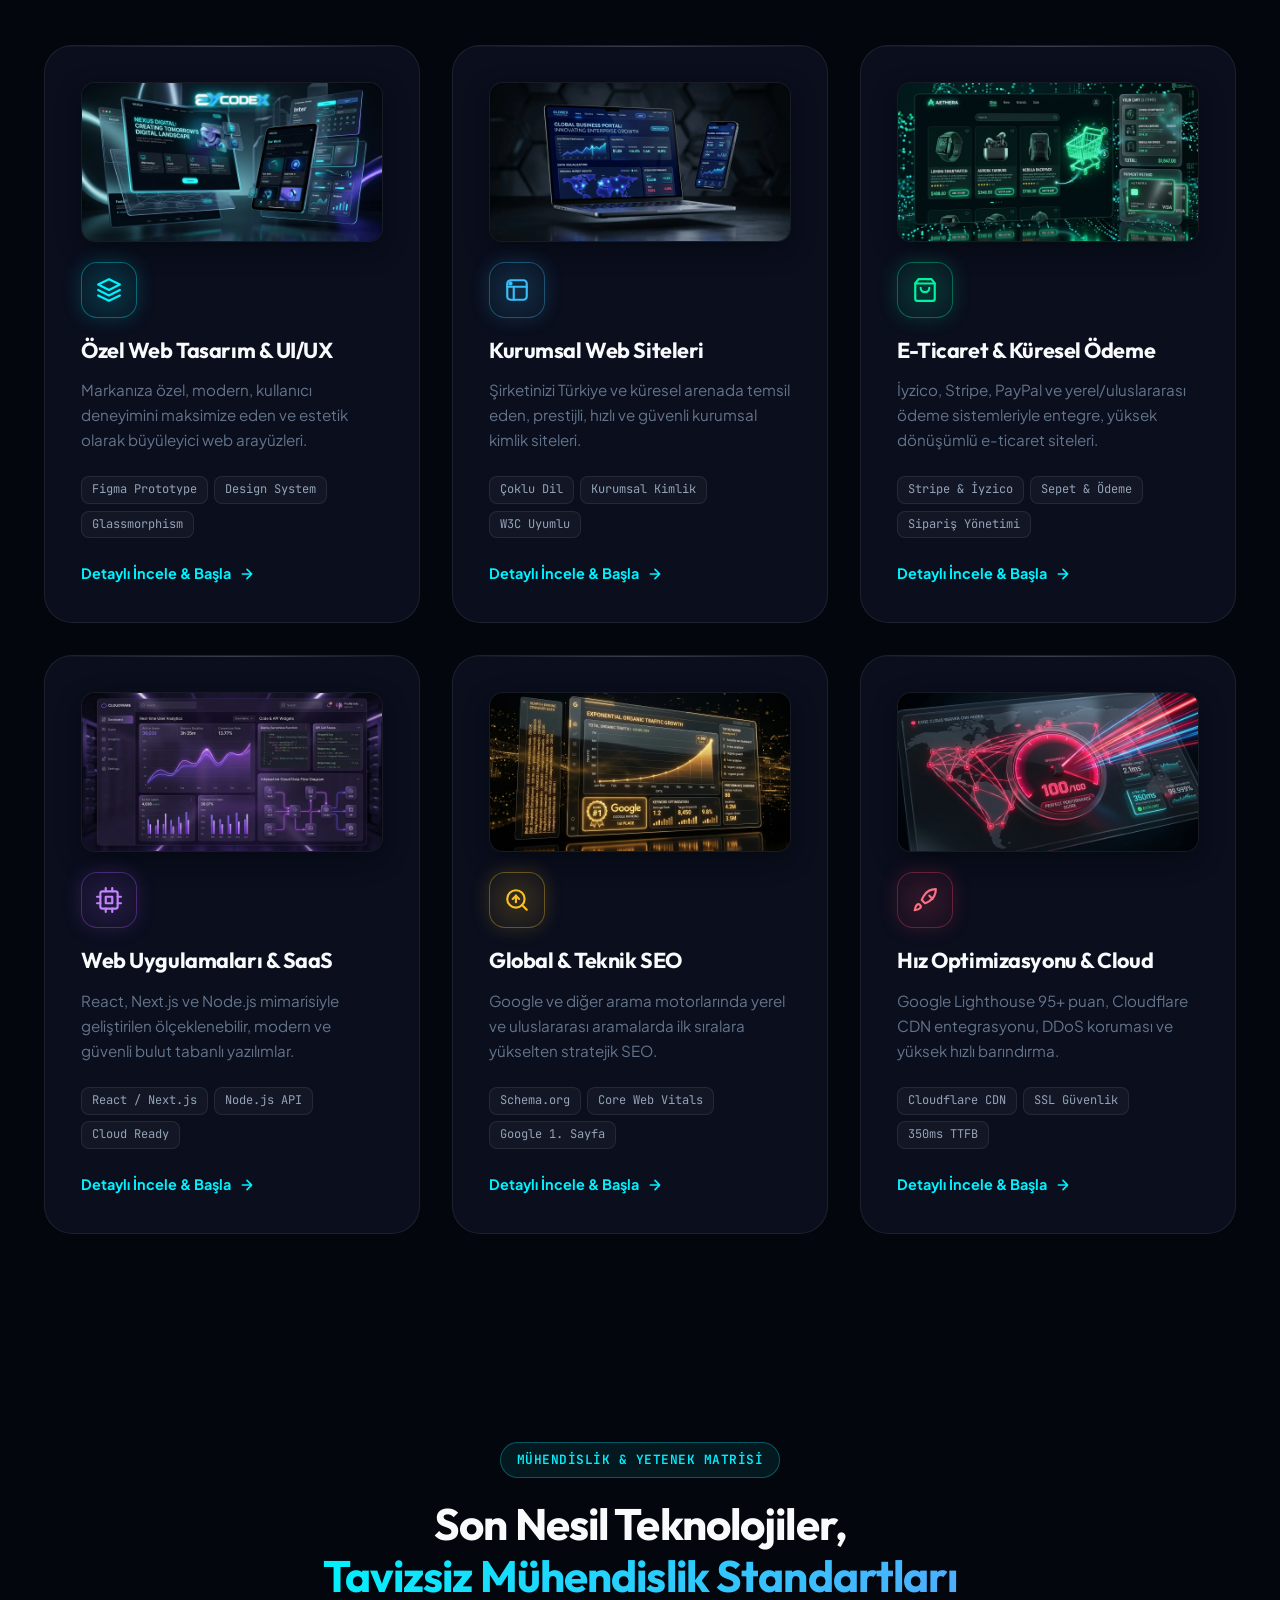
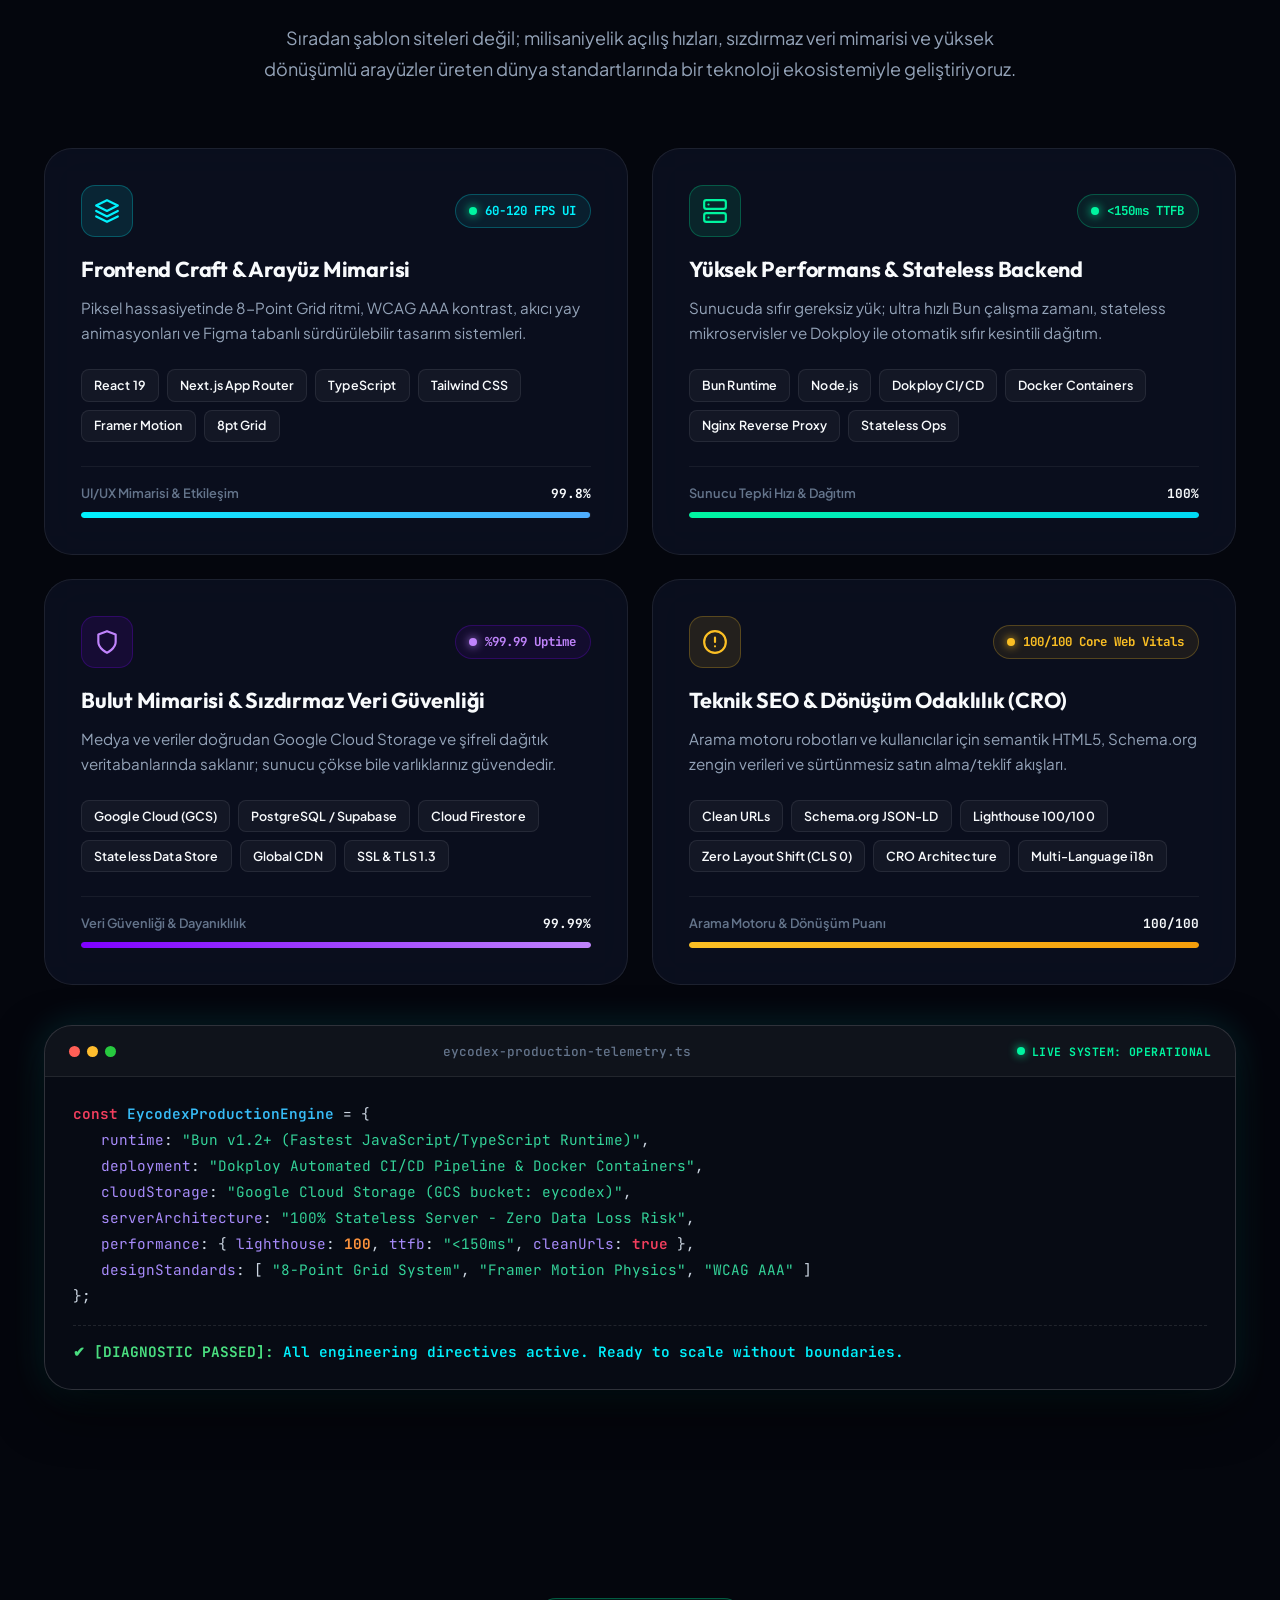
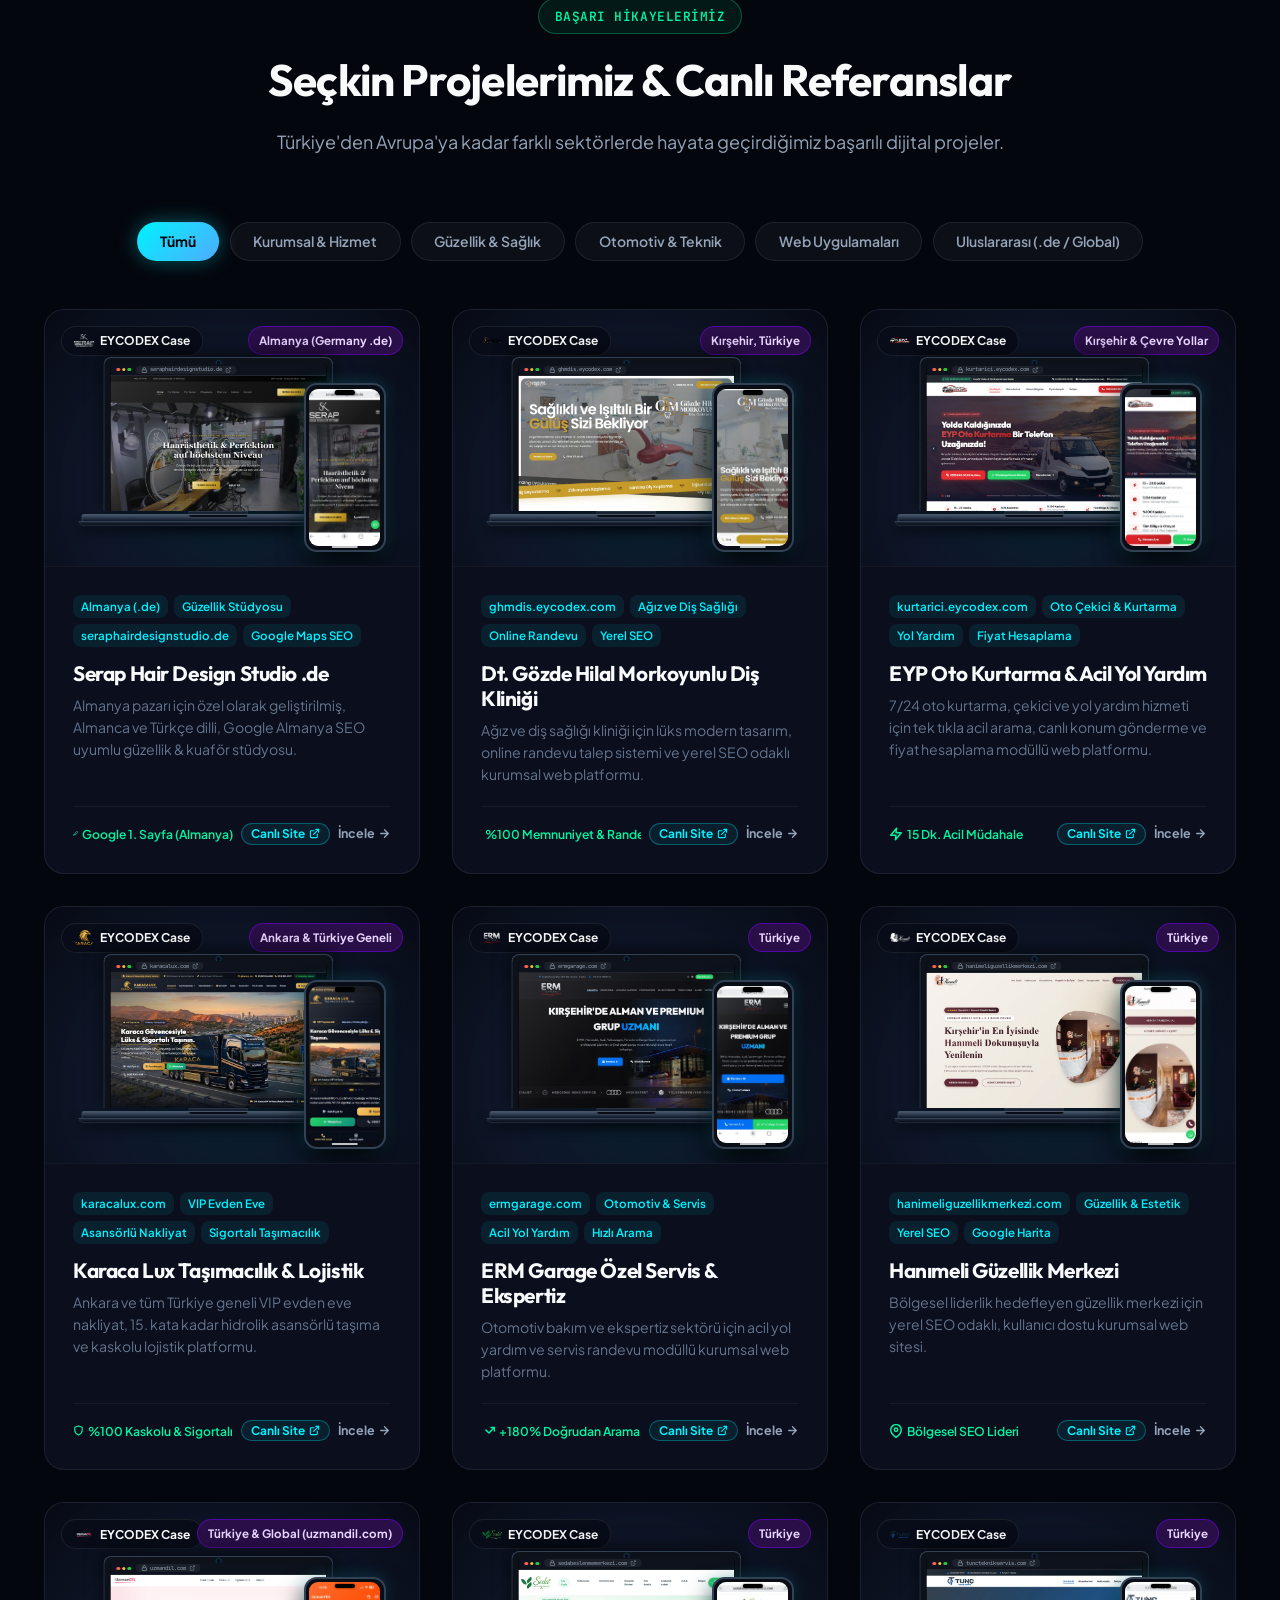
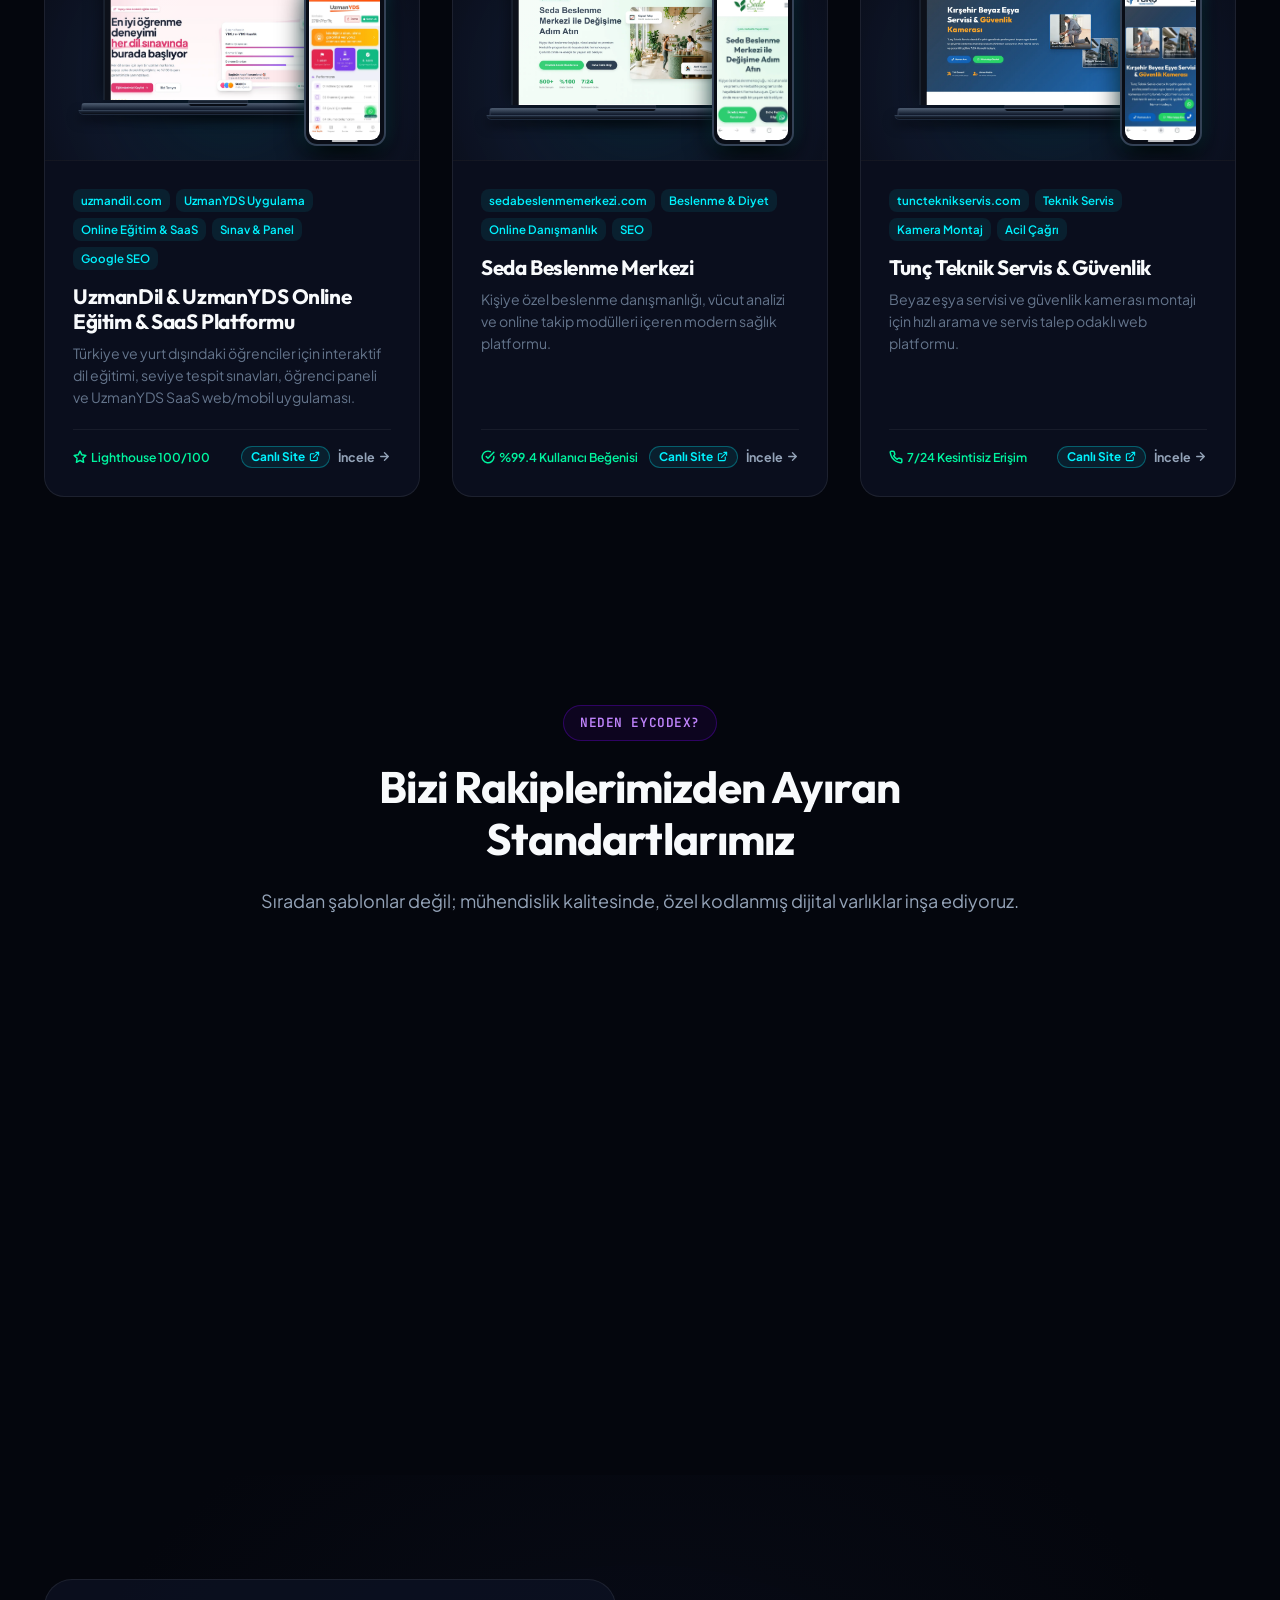
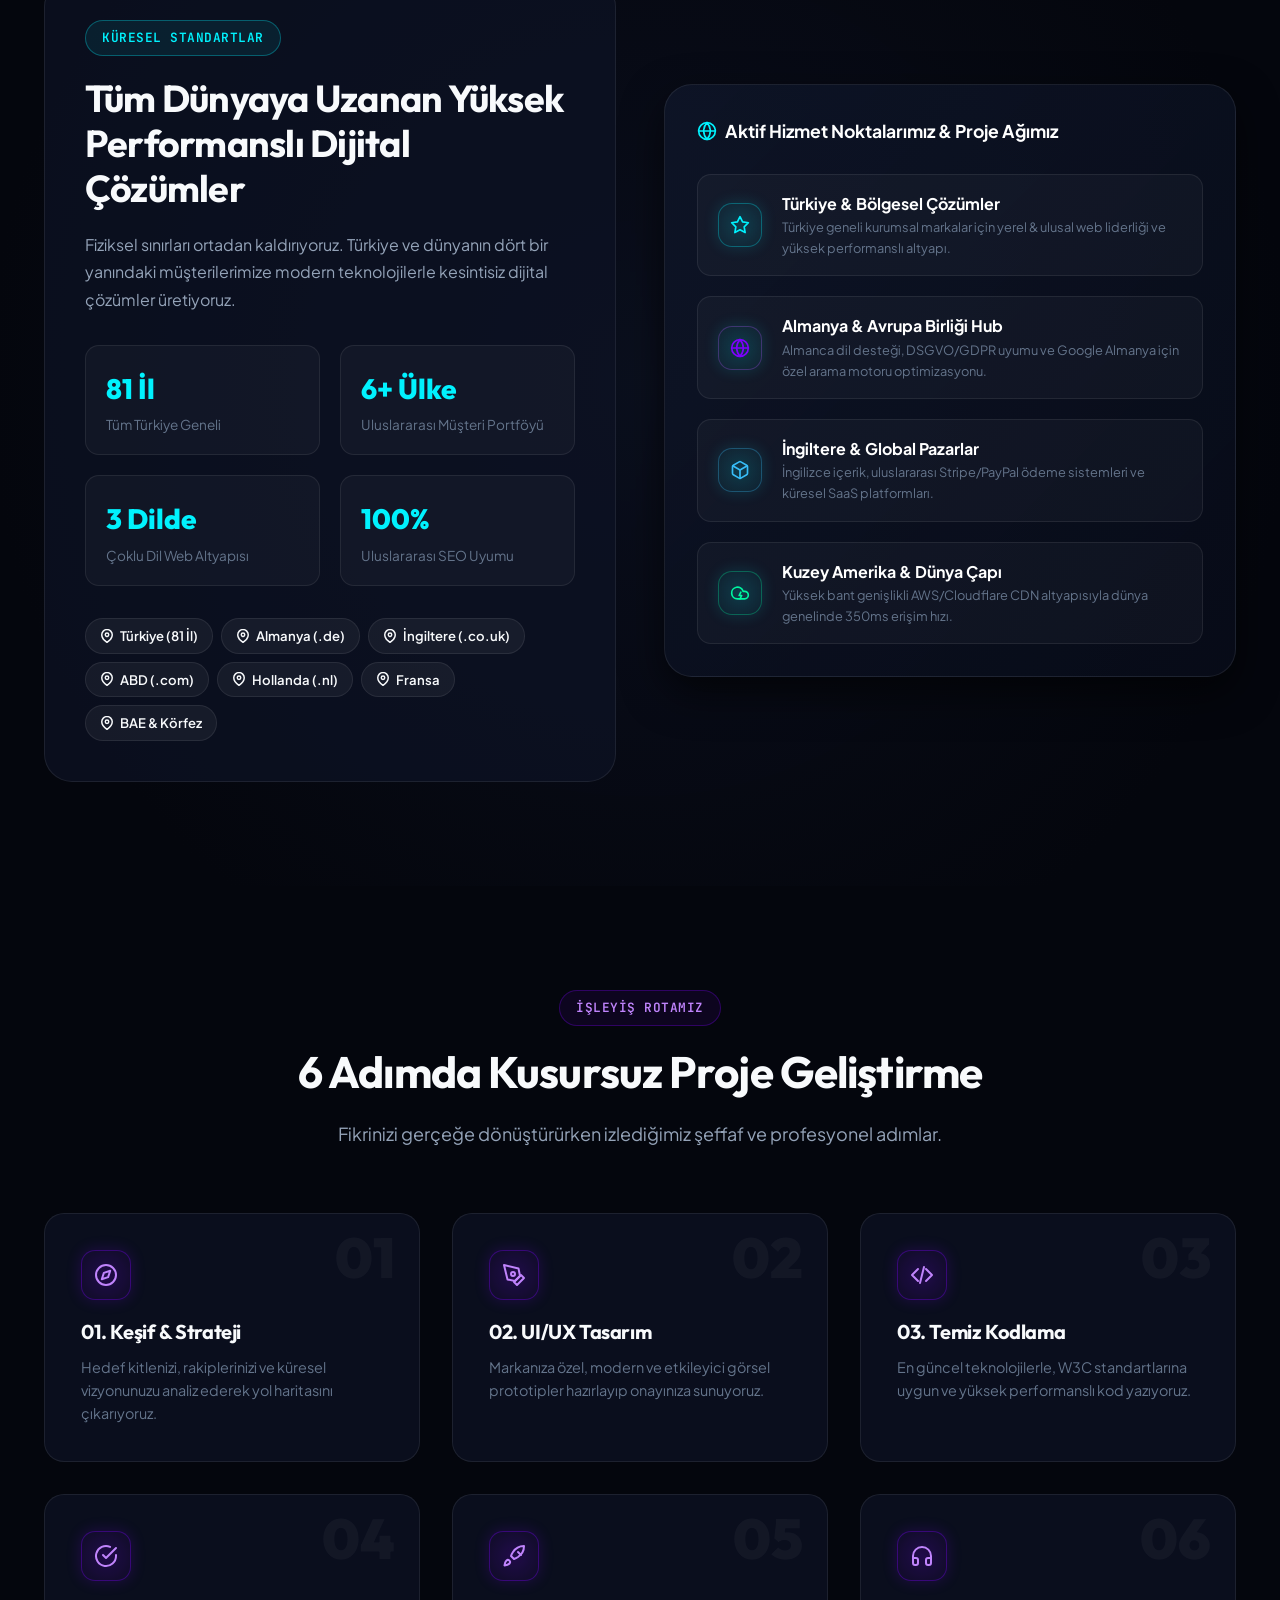
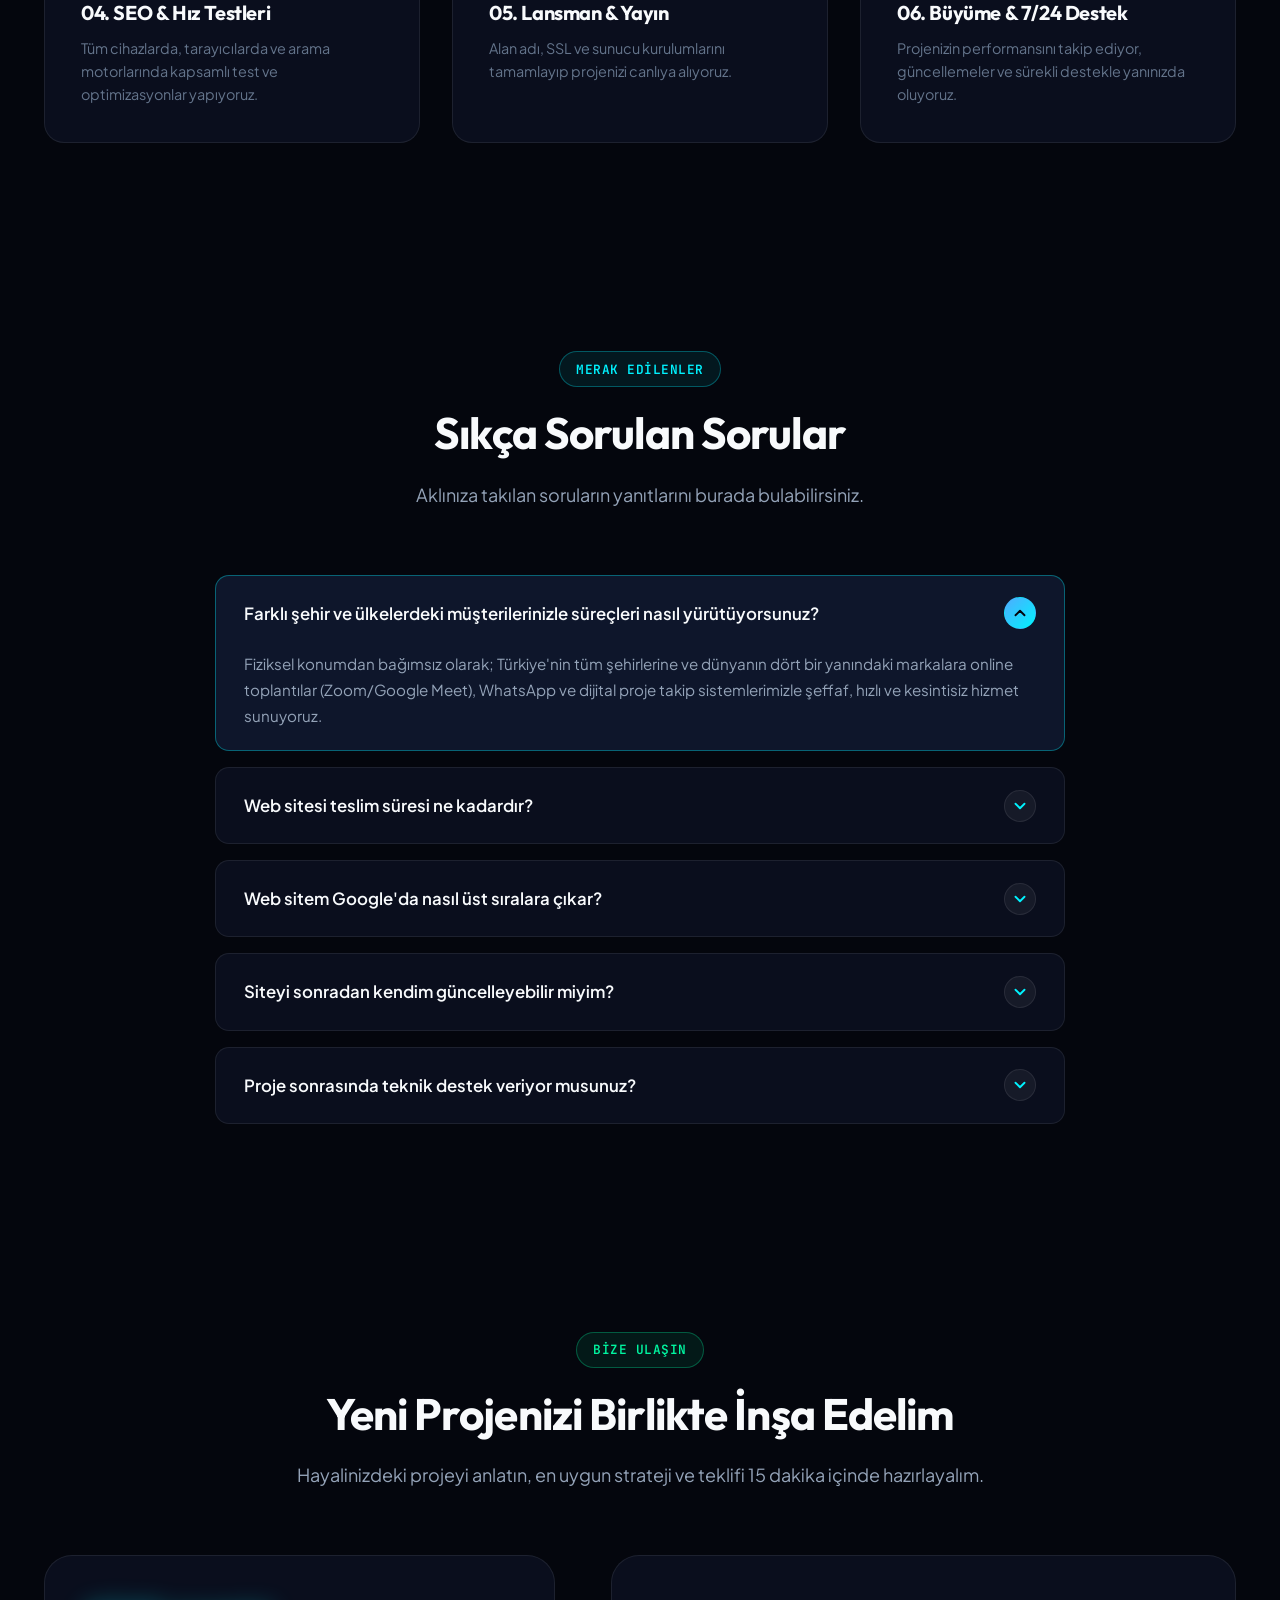
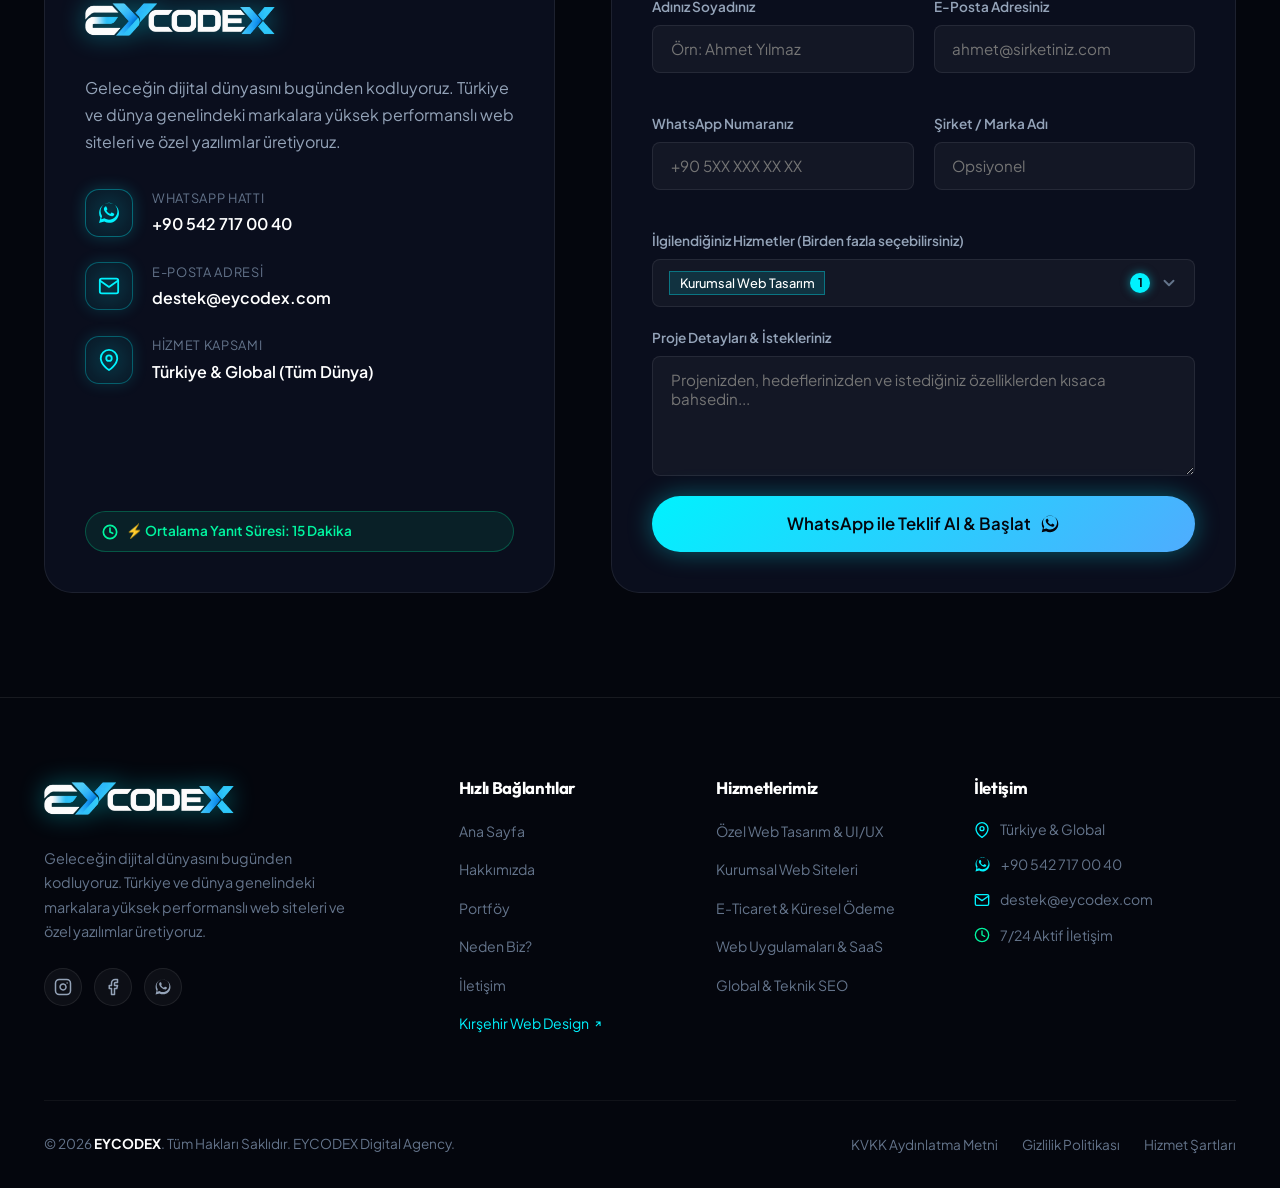
==== commit 8aa68a42: "feat: portfoye karacalux.com projesi eklendi" ====
--- a/index.html
+++ b/index.html
@@ -363,6 +363,10 @@
             <span class="brand-logo-name">EYP Kurtarıcı</span>
           </div>
           <div class="brand-logo-item">
+            <img src="assets/images/projects/karacalux-logo.webp" alt="Karaca Lux Taşımacılık" class="brand-logo-img-thumb" />
+            <span class="brand-logo-name">Karaca Lux</span>
+          </div>
+          <div class="brand-logo-item">
             <img src="assets/images/projects/erm-auto-logo.webp" alt="ERM Auto Service" class="brand-logo-img-thumb" />
             <span class="brand-logo-name">ERM Auto Service</span>
           </div>
@@ -1500,7 +1504,7 @@
 
   <!-- Scripts -->
   <script src="assets/js/i18n.js?v=5.2"></script>
-  <script src="assets/js/portfolio.js?v=4.6"></script>
+  <script src="assets/js/portfolio.js?v=4.7"></script>
   <script src="assets/js/main.js?v=6.9"></script>
 </body>
 </html>
